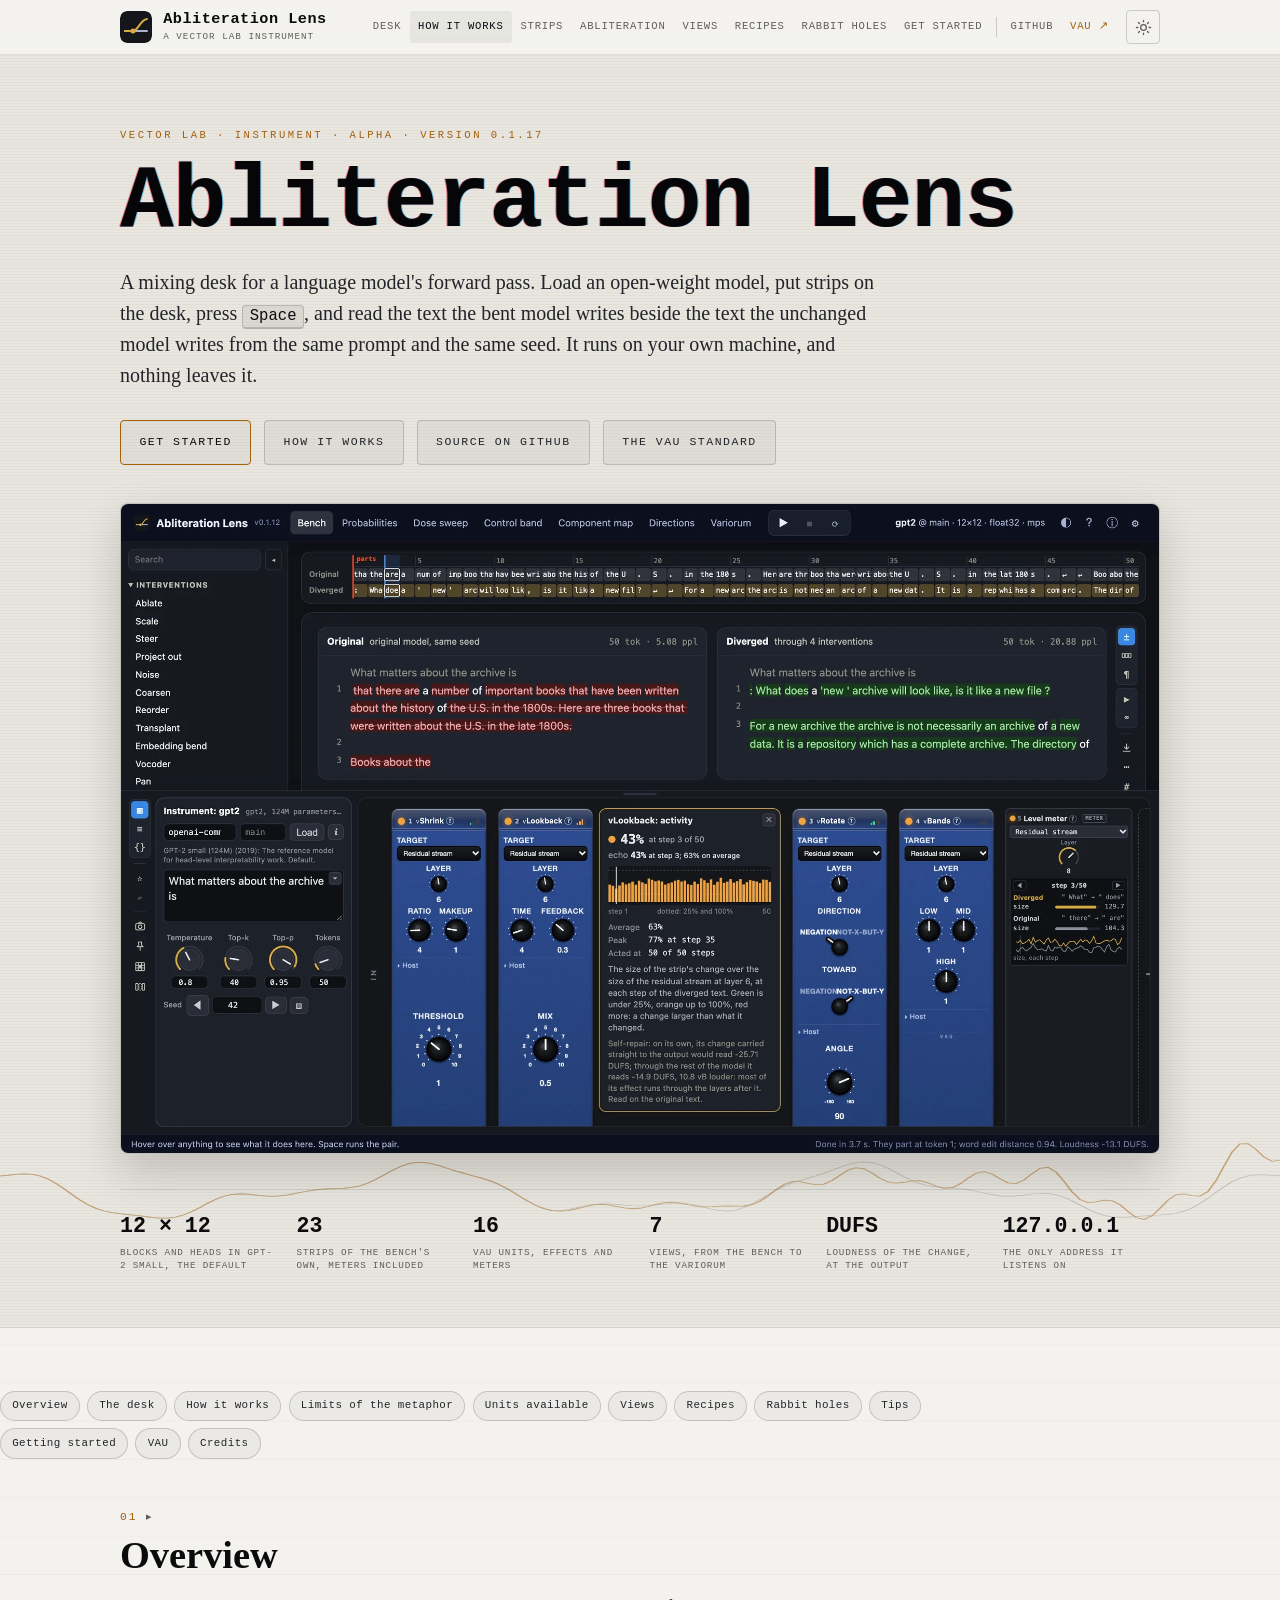
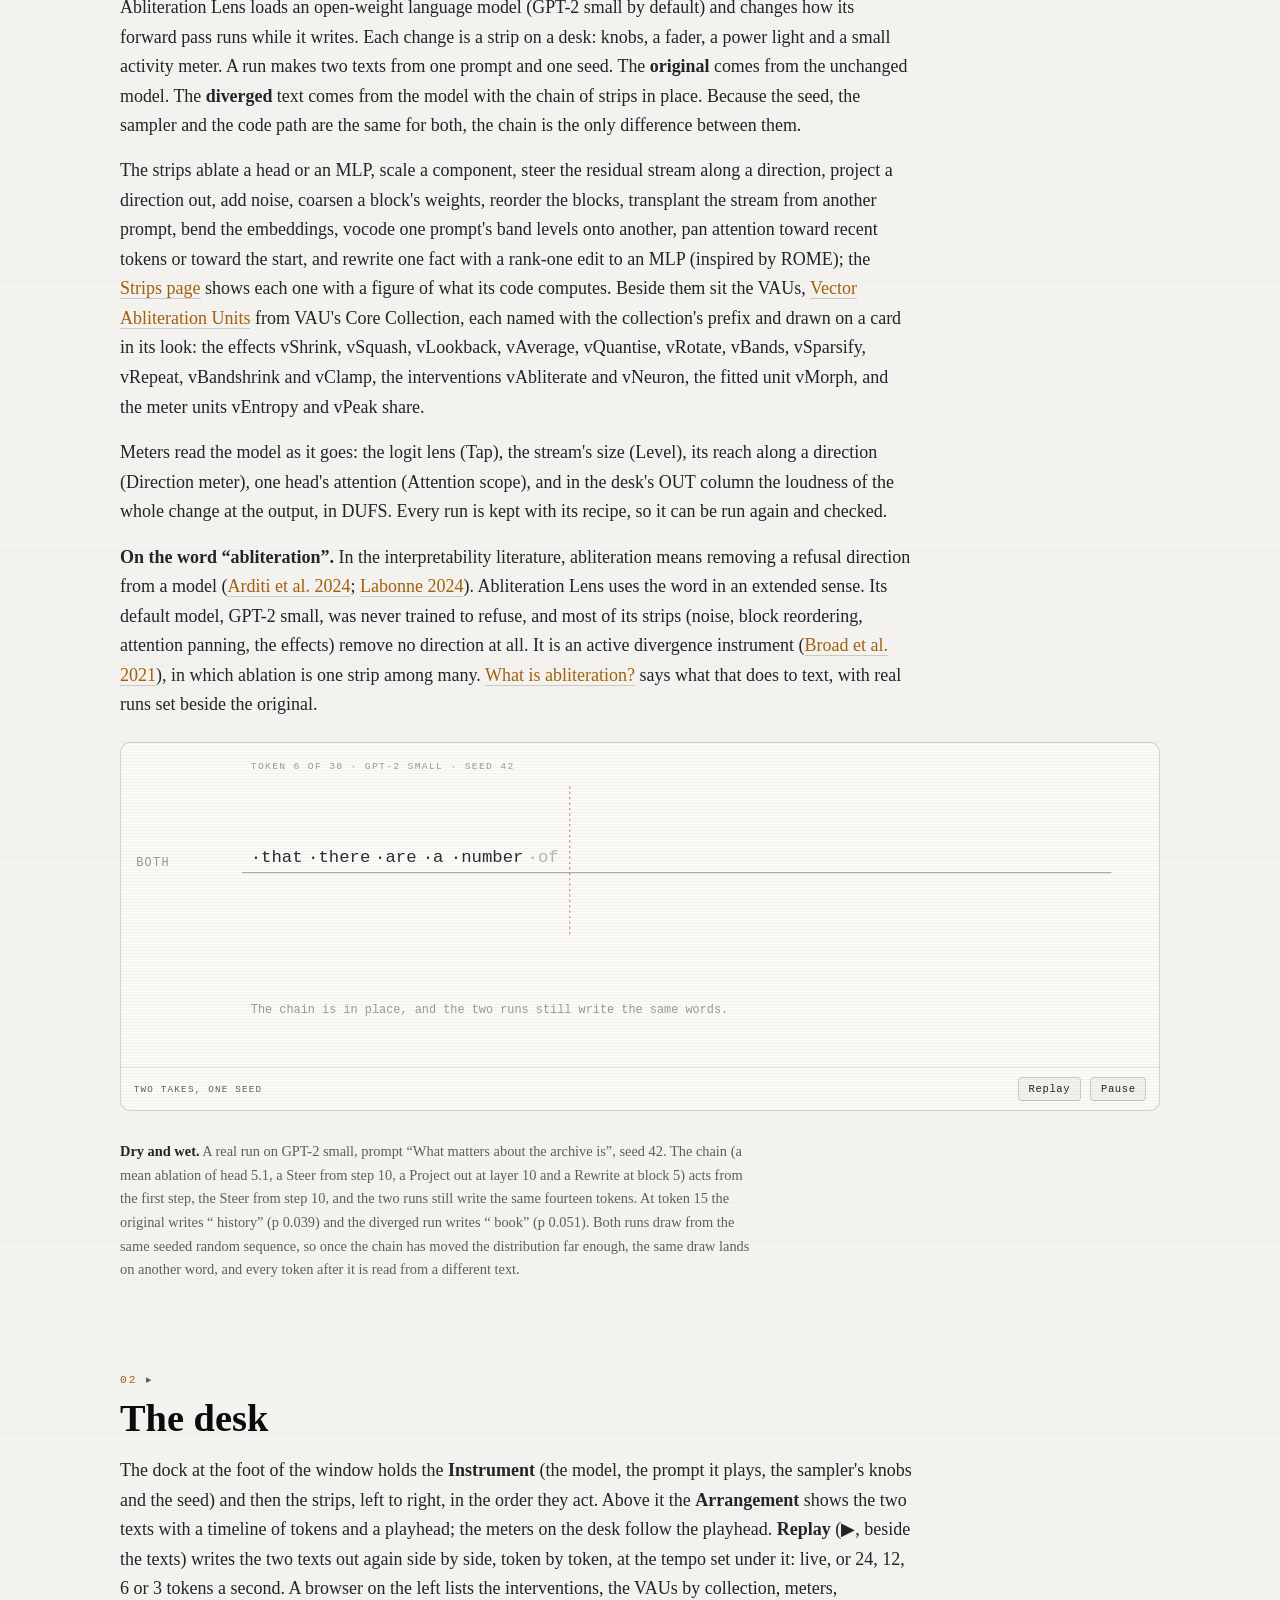
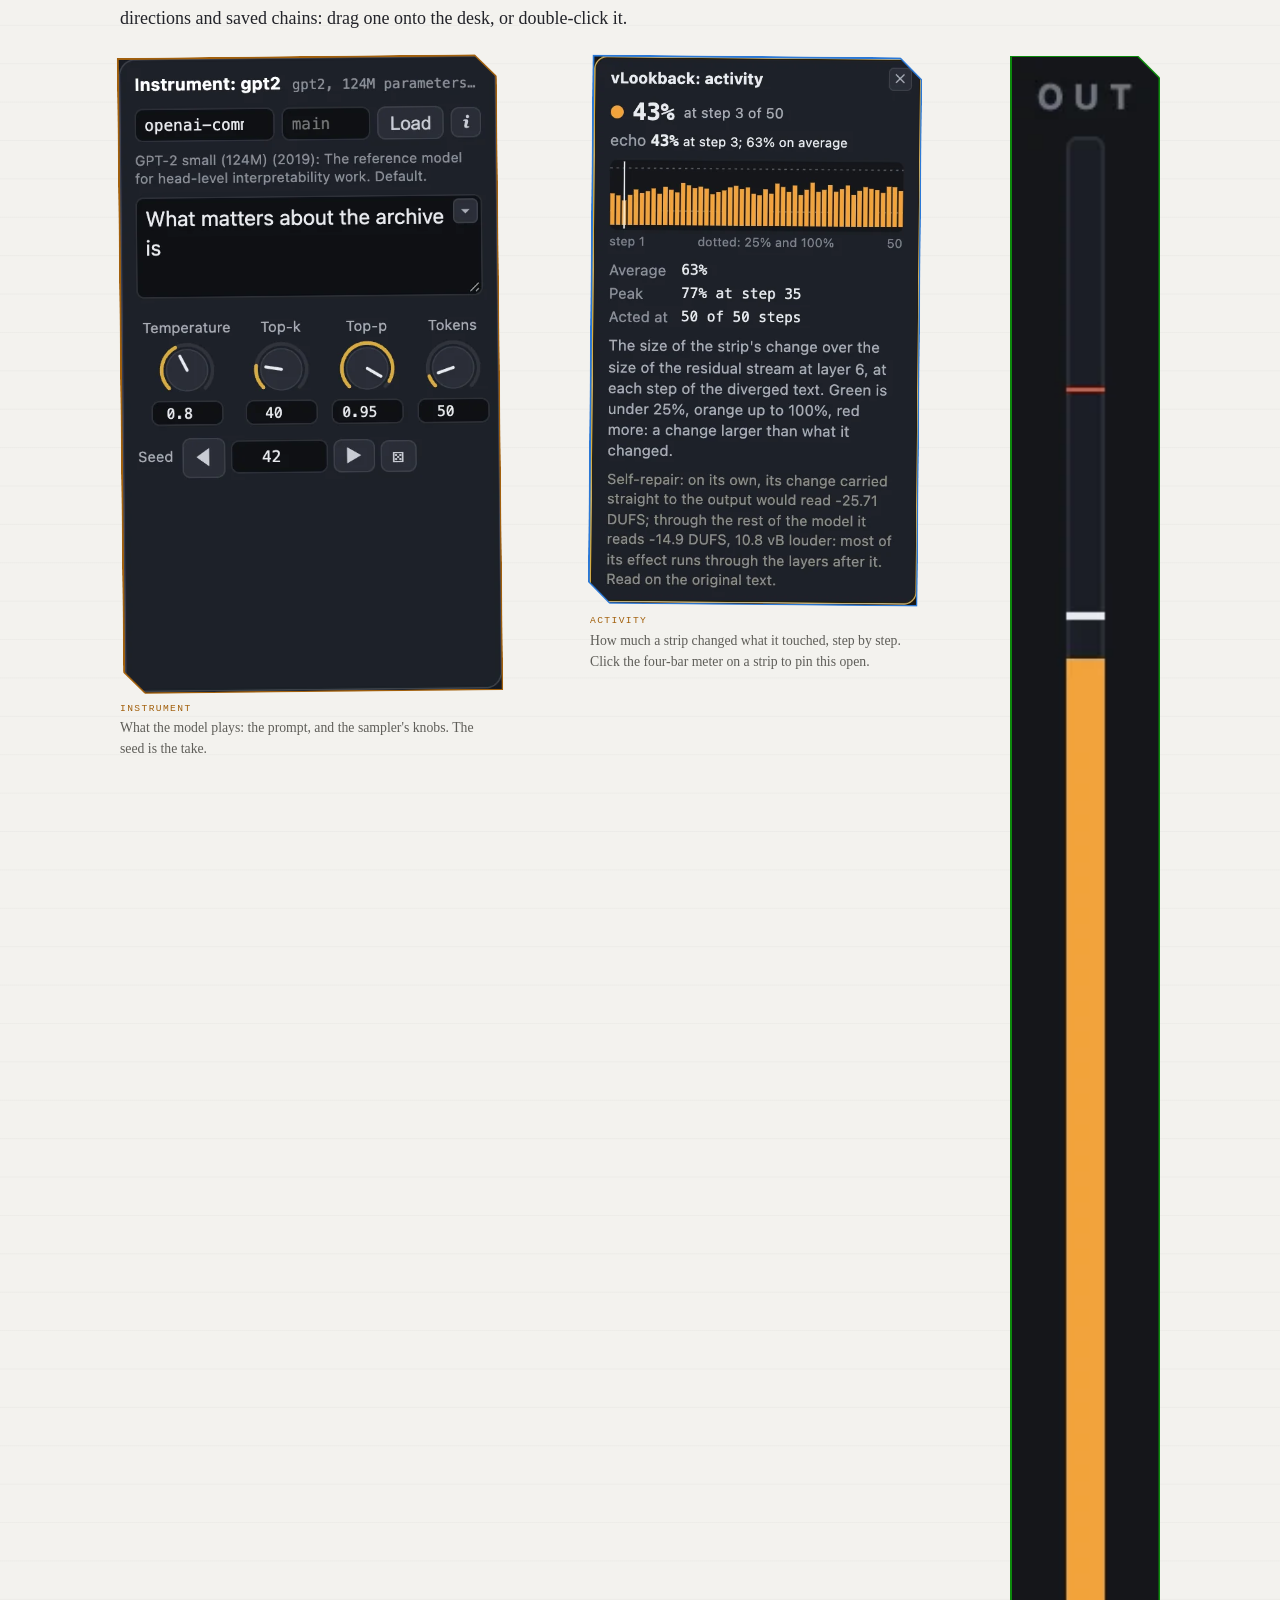
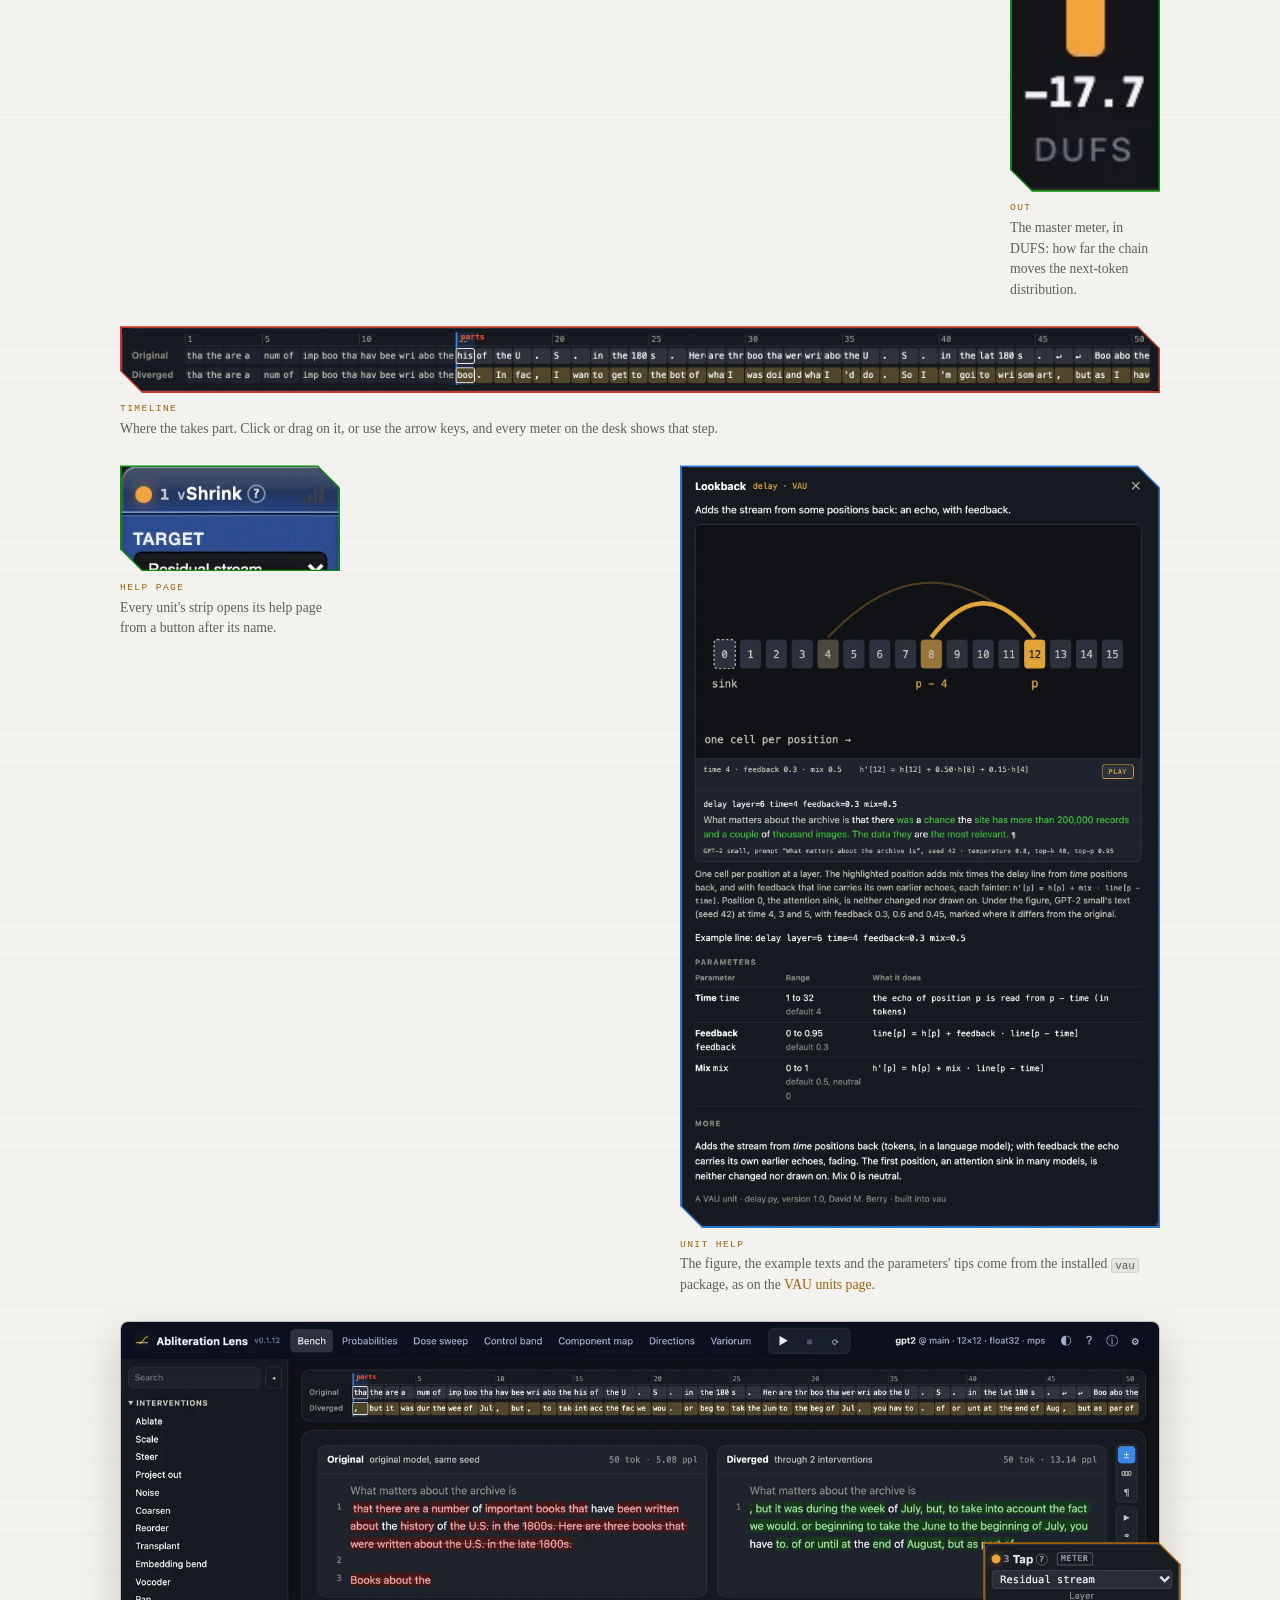
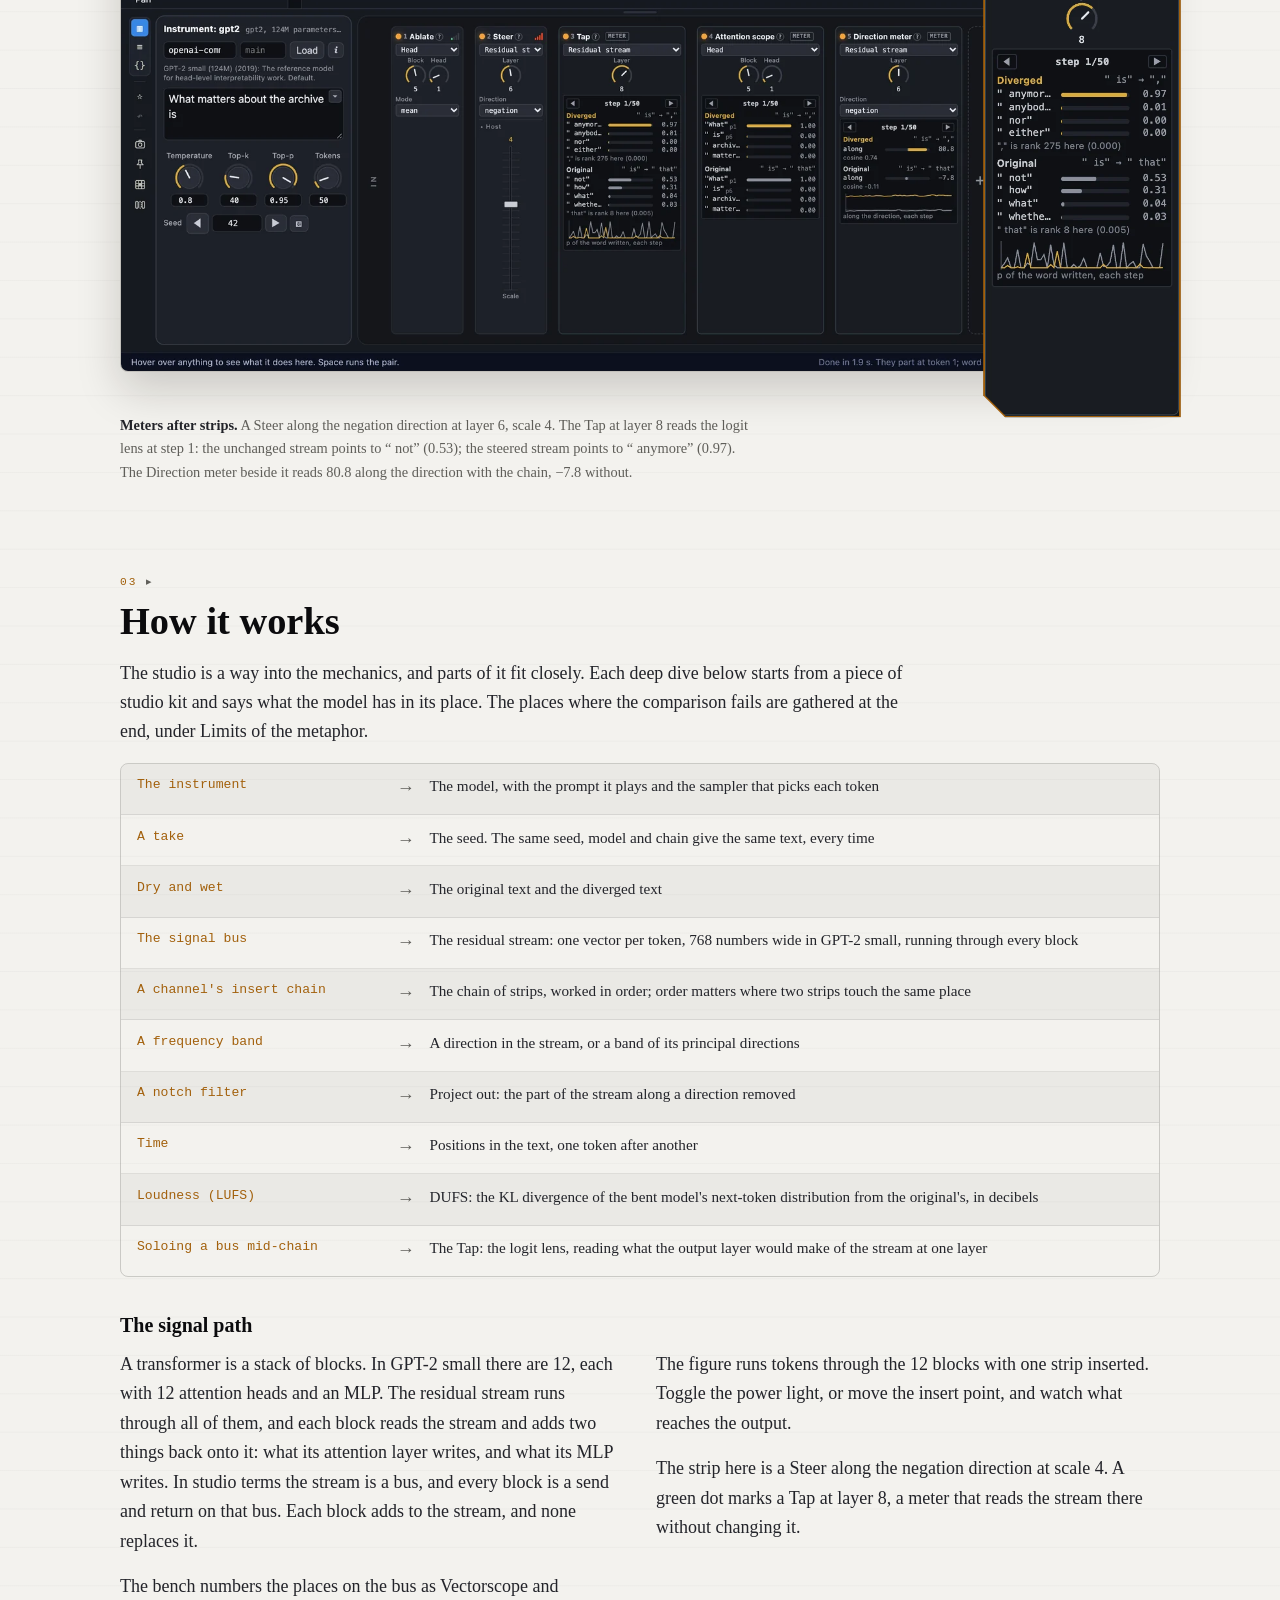
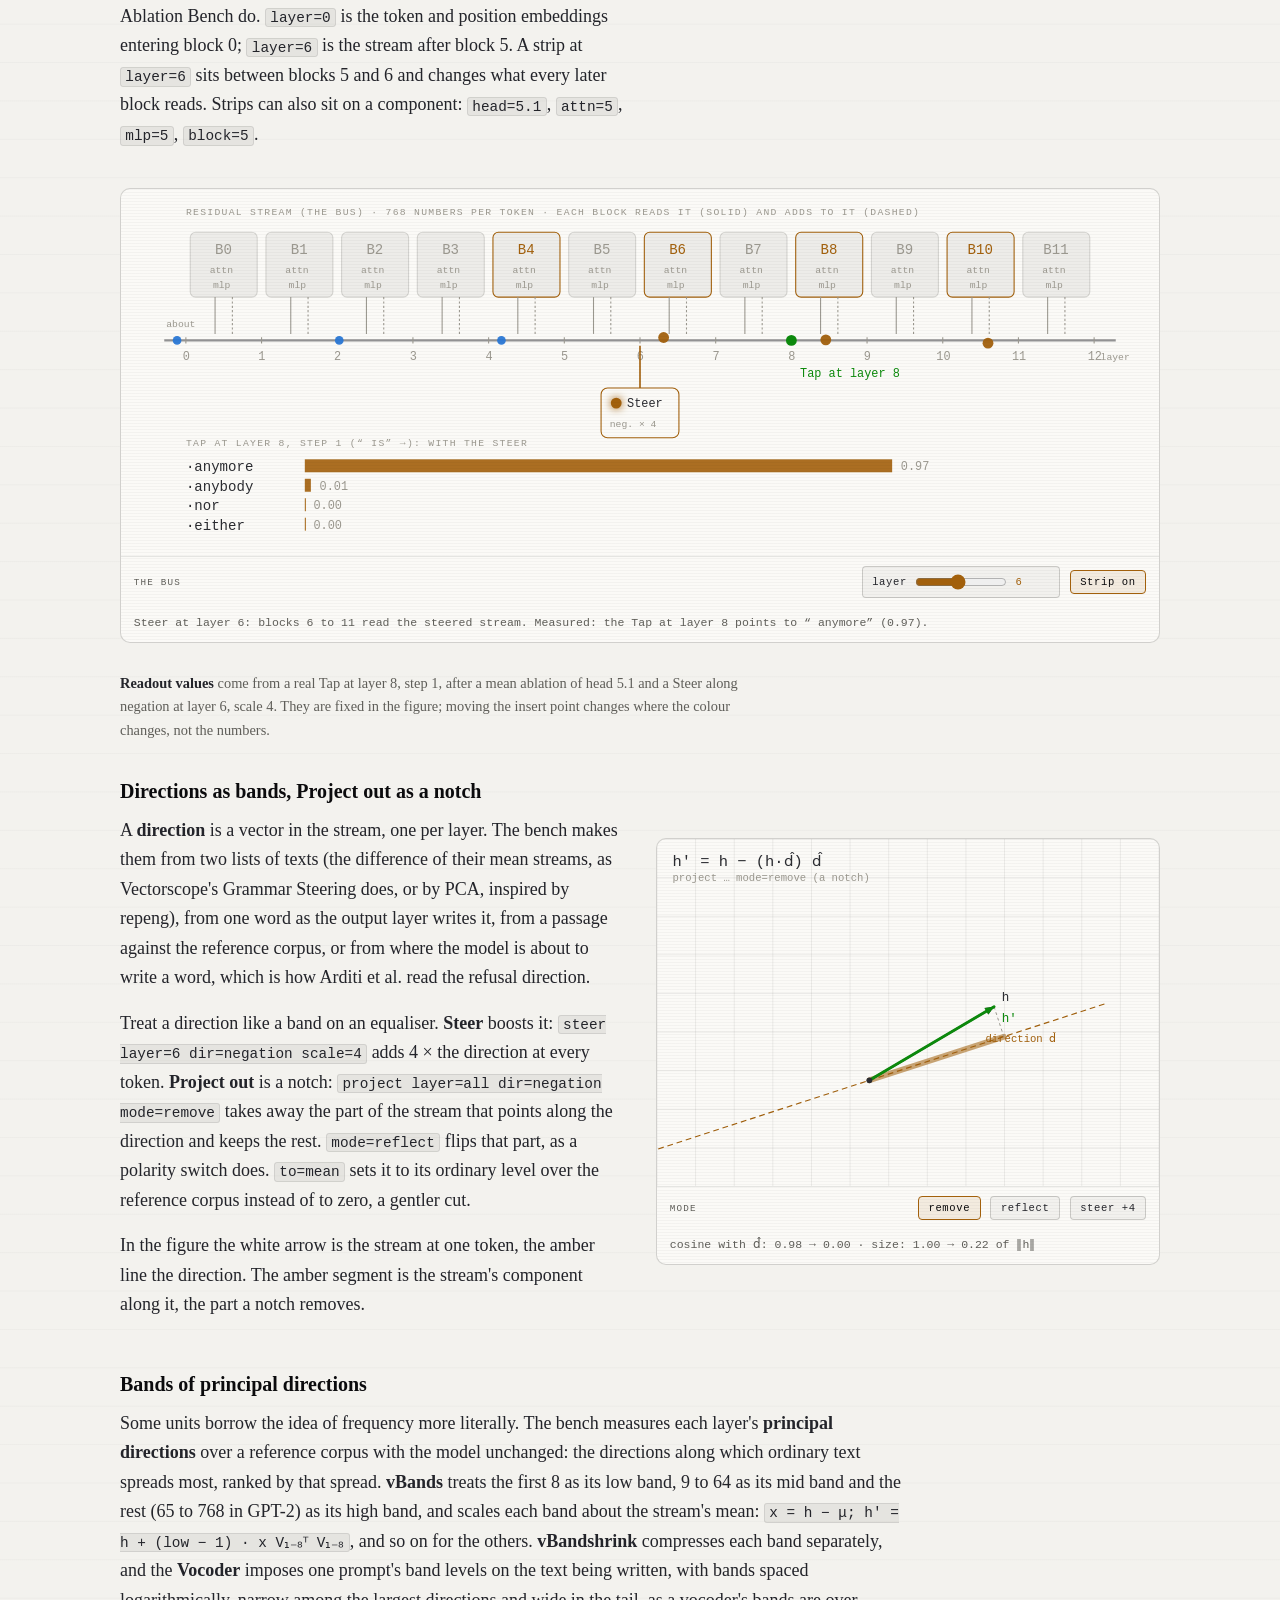
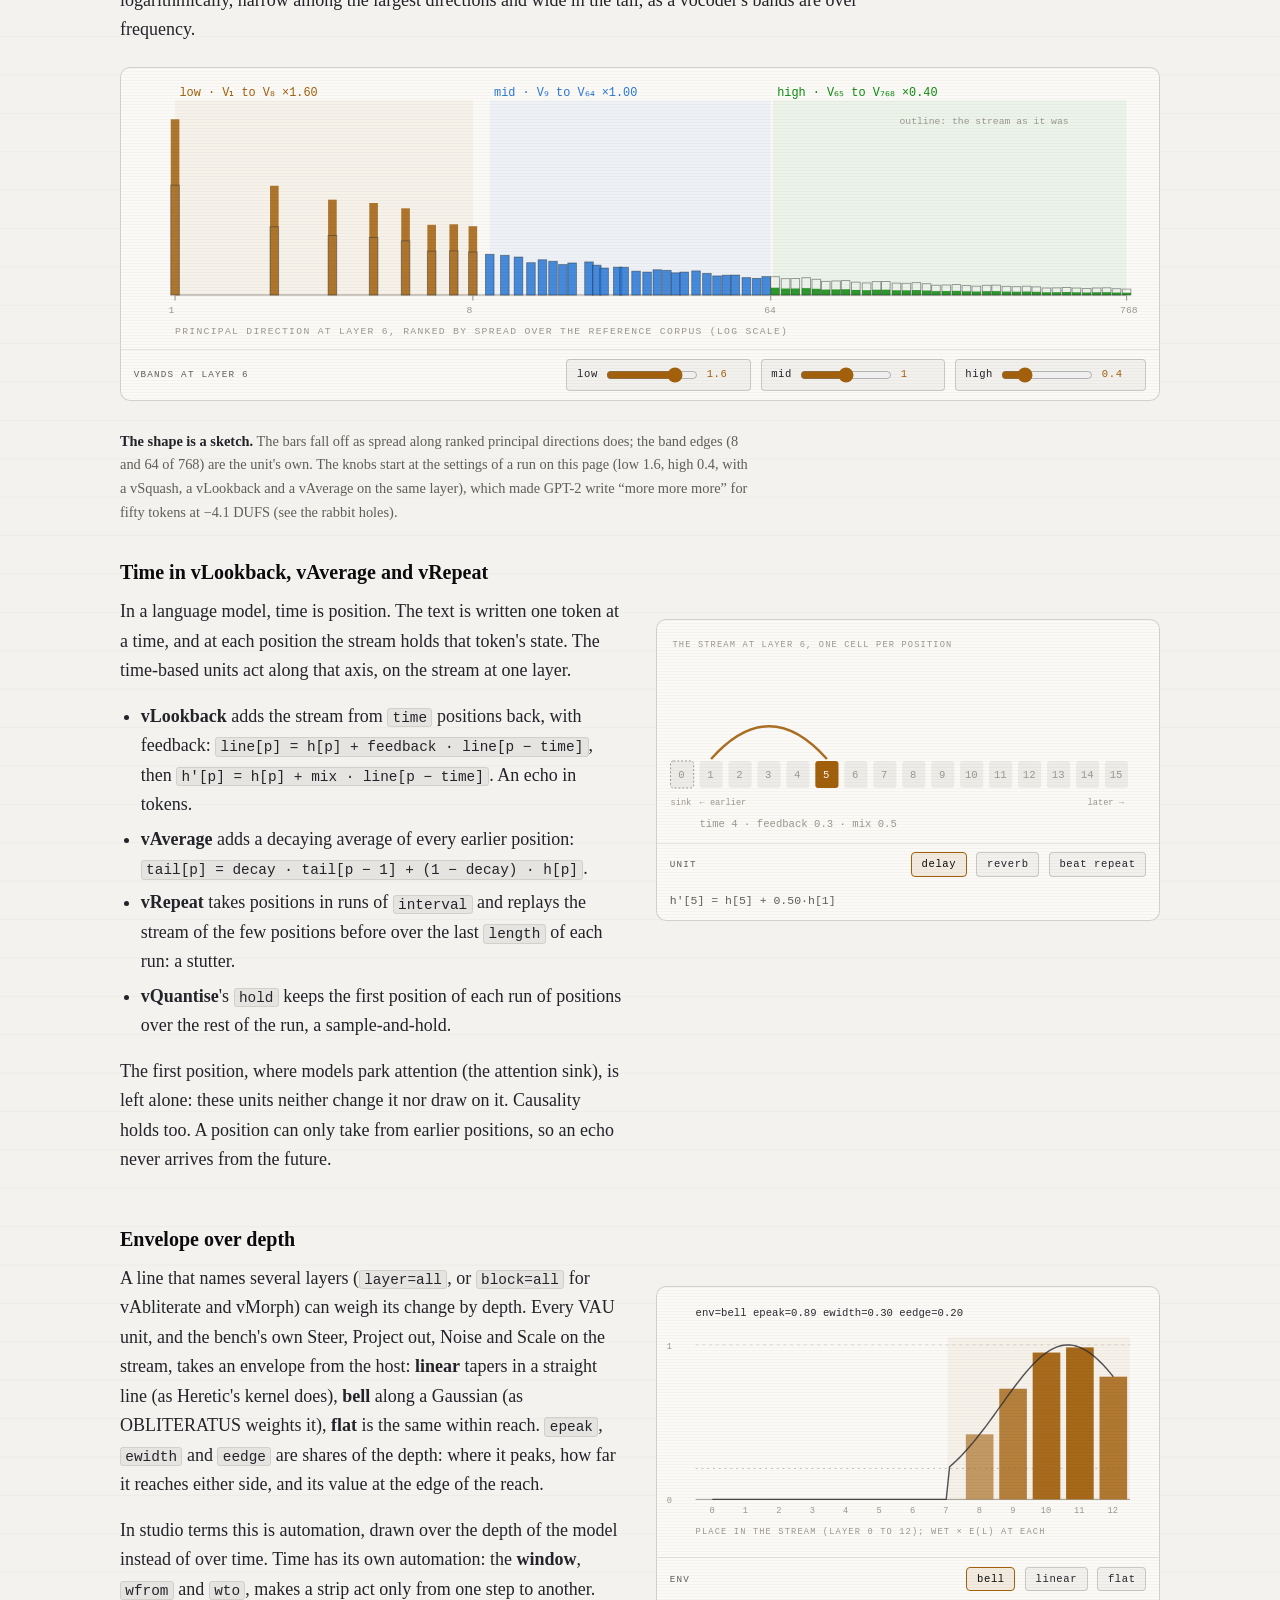
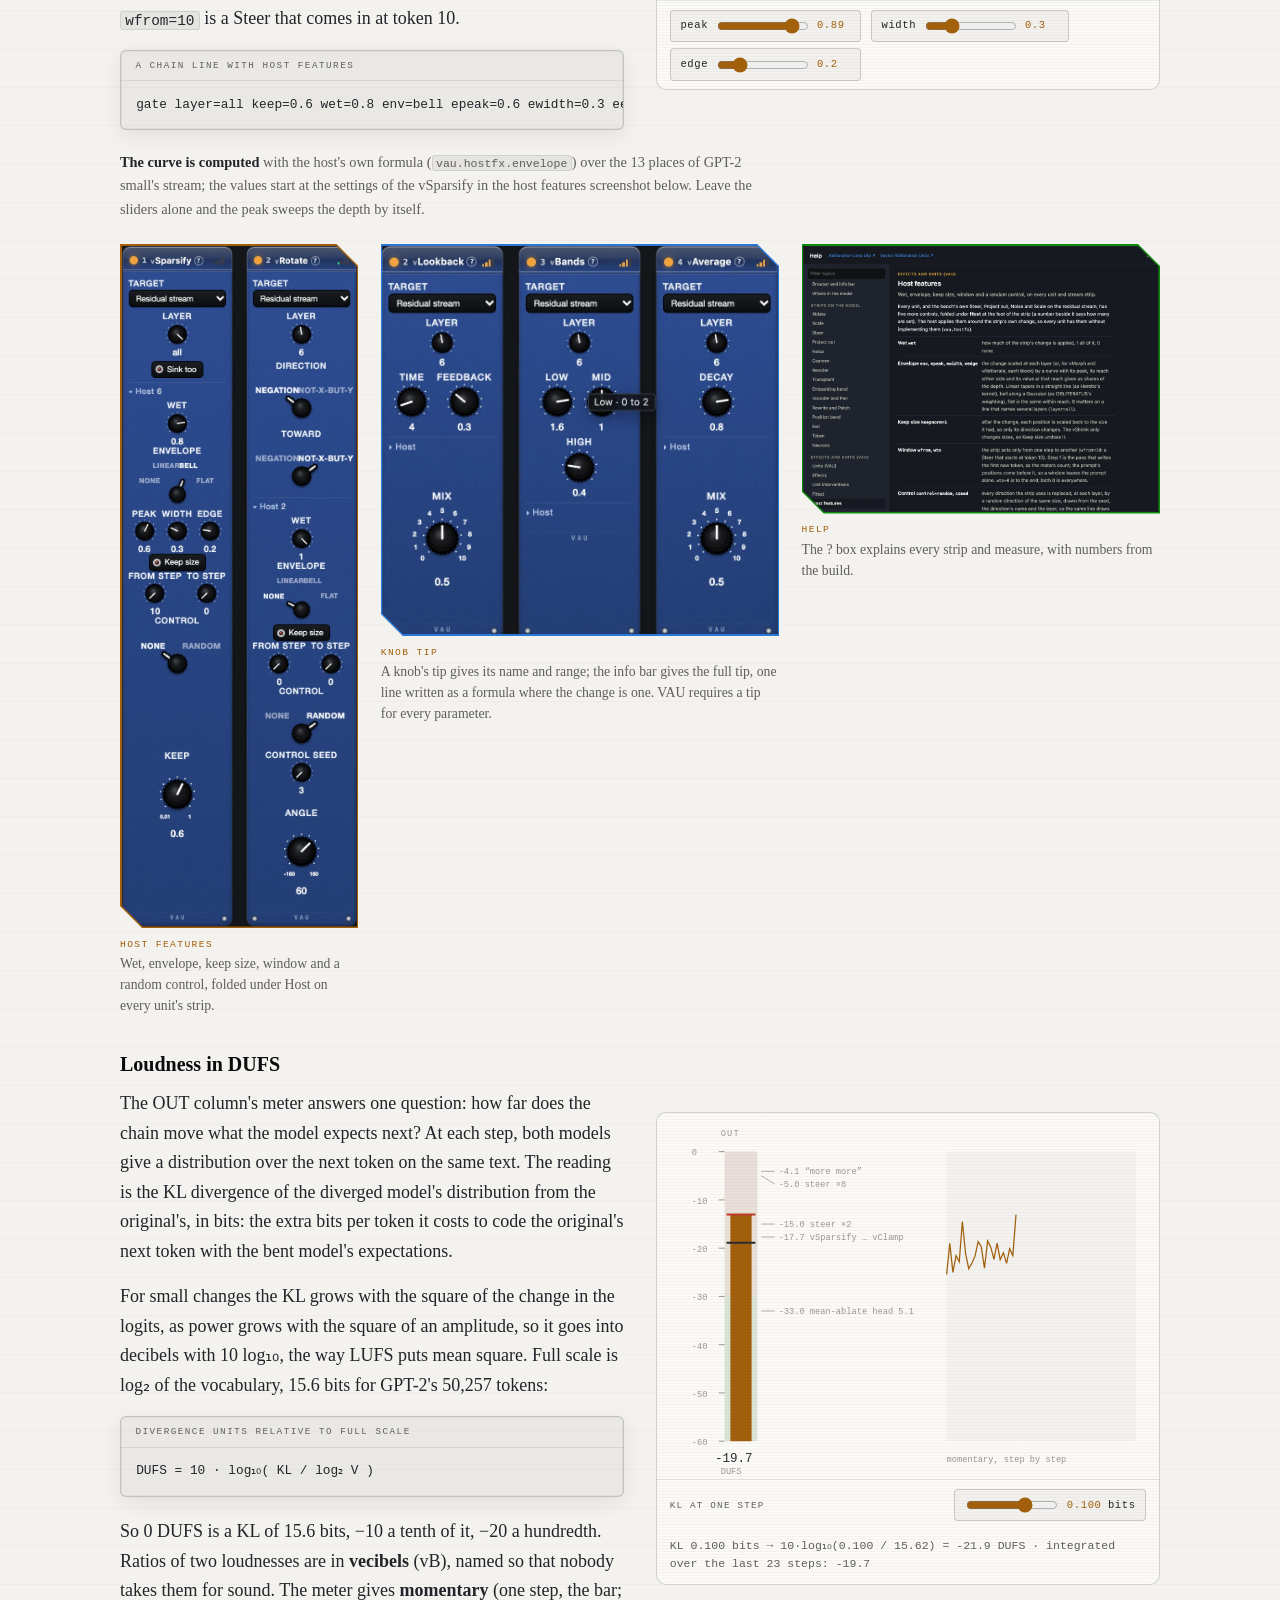
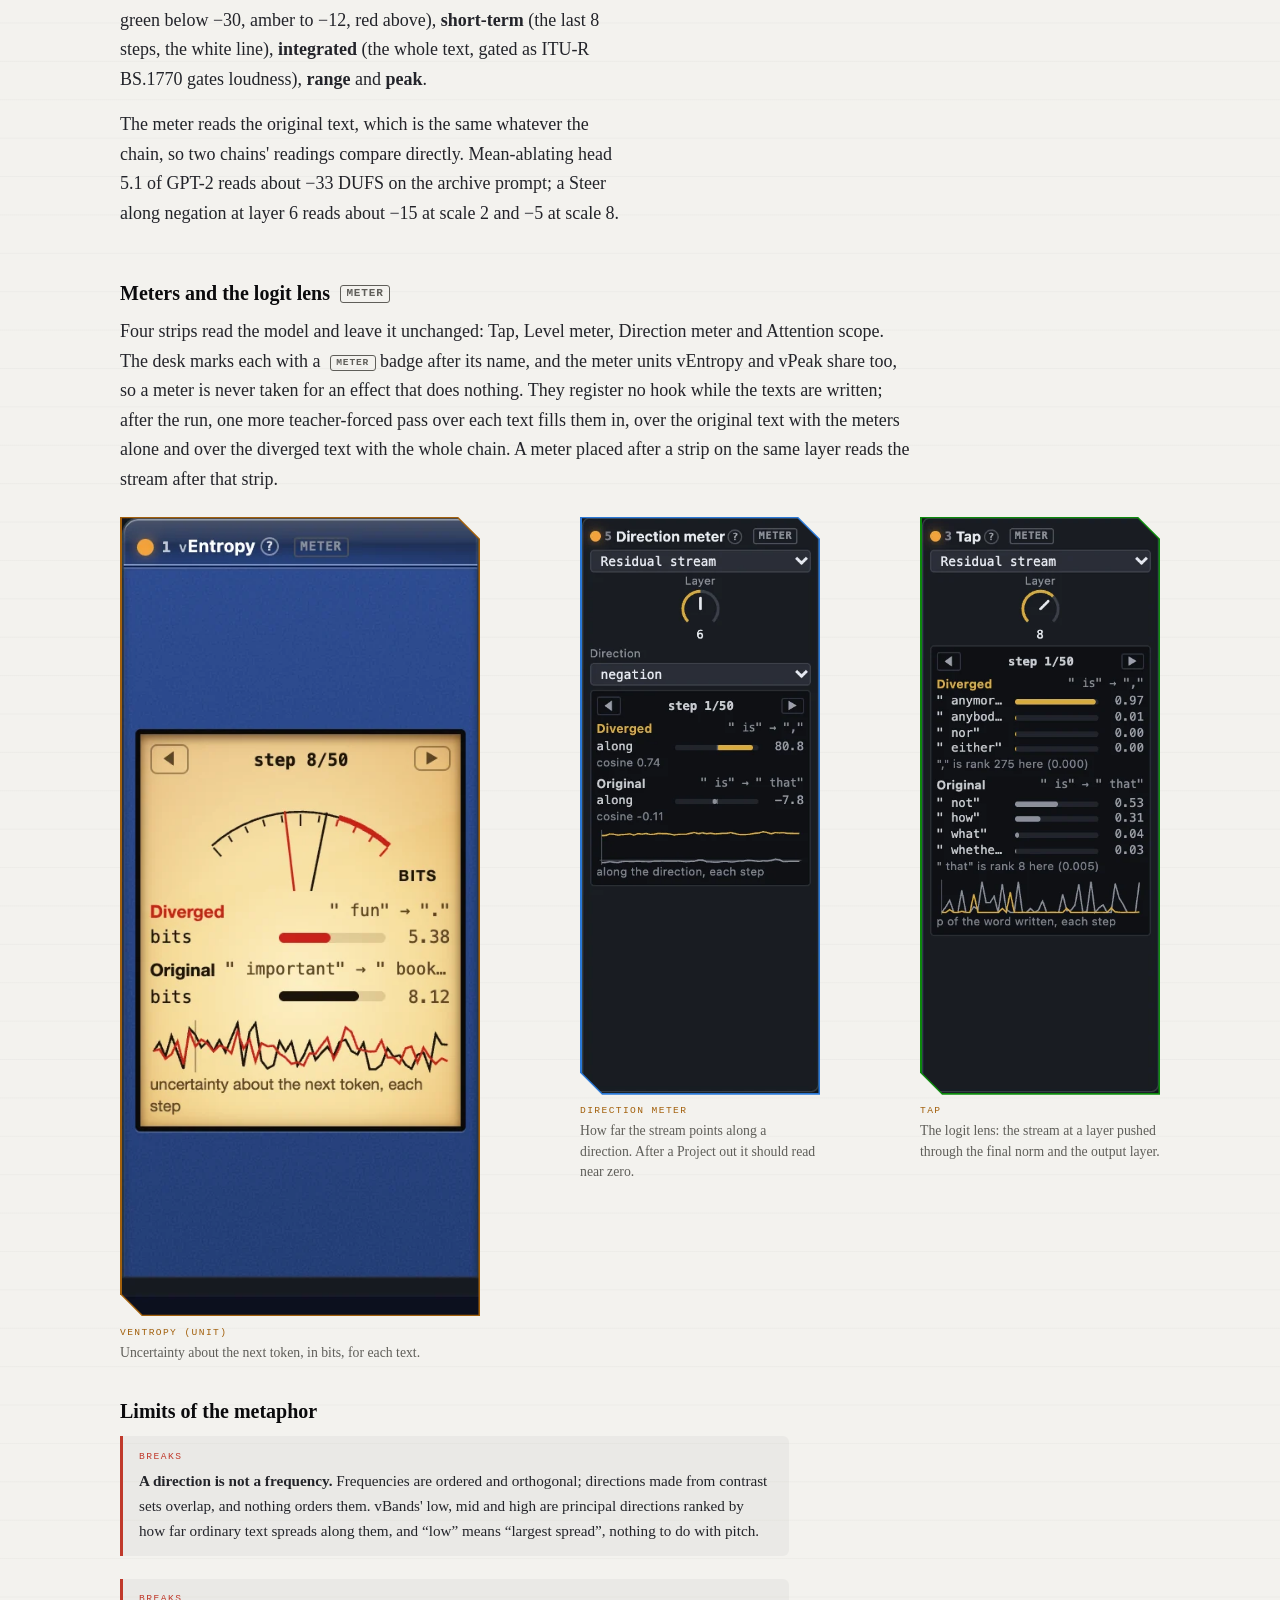
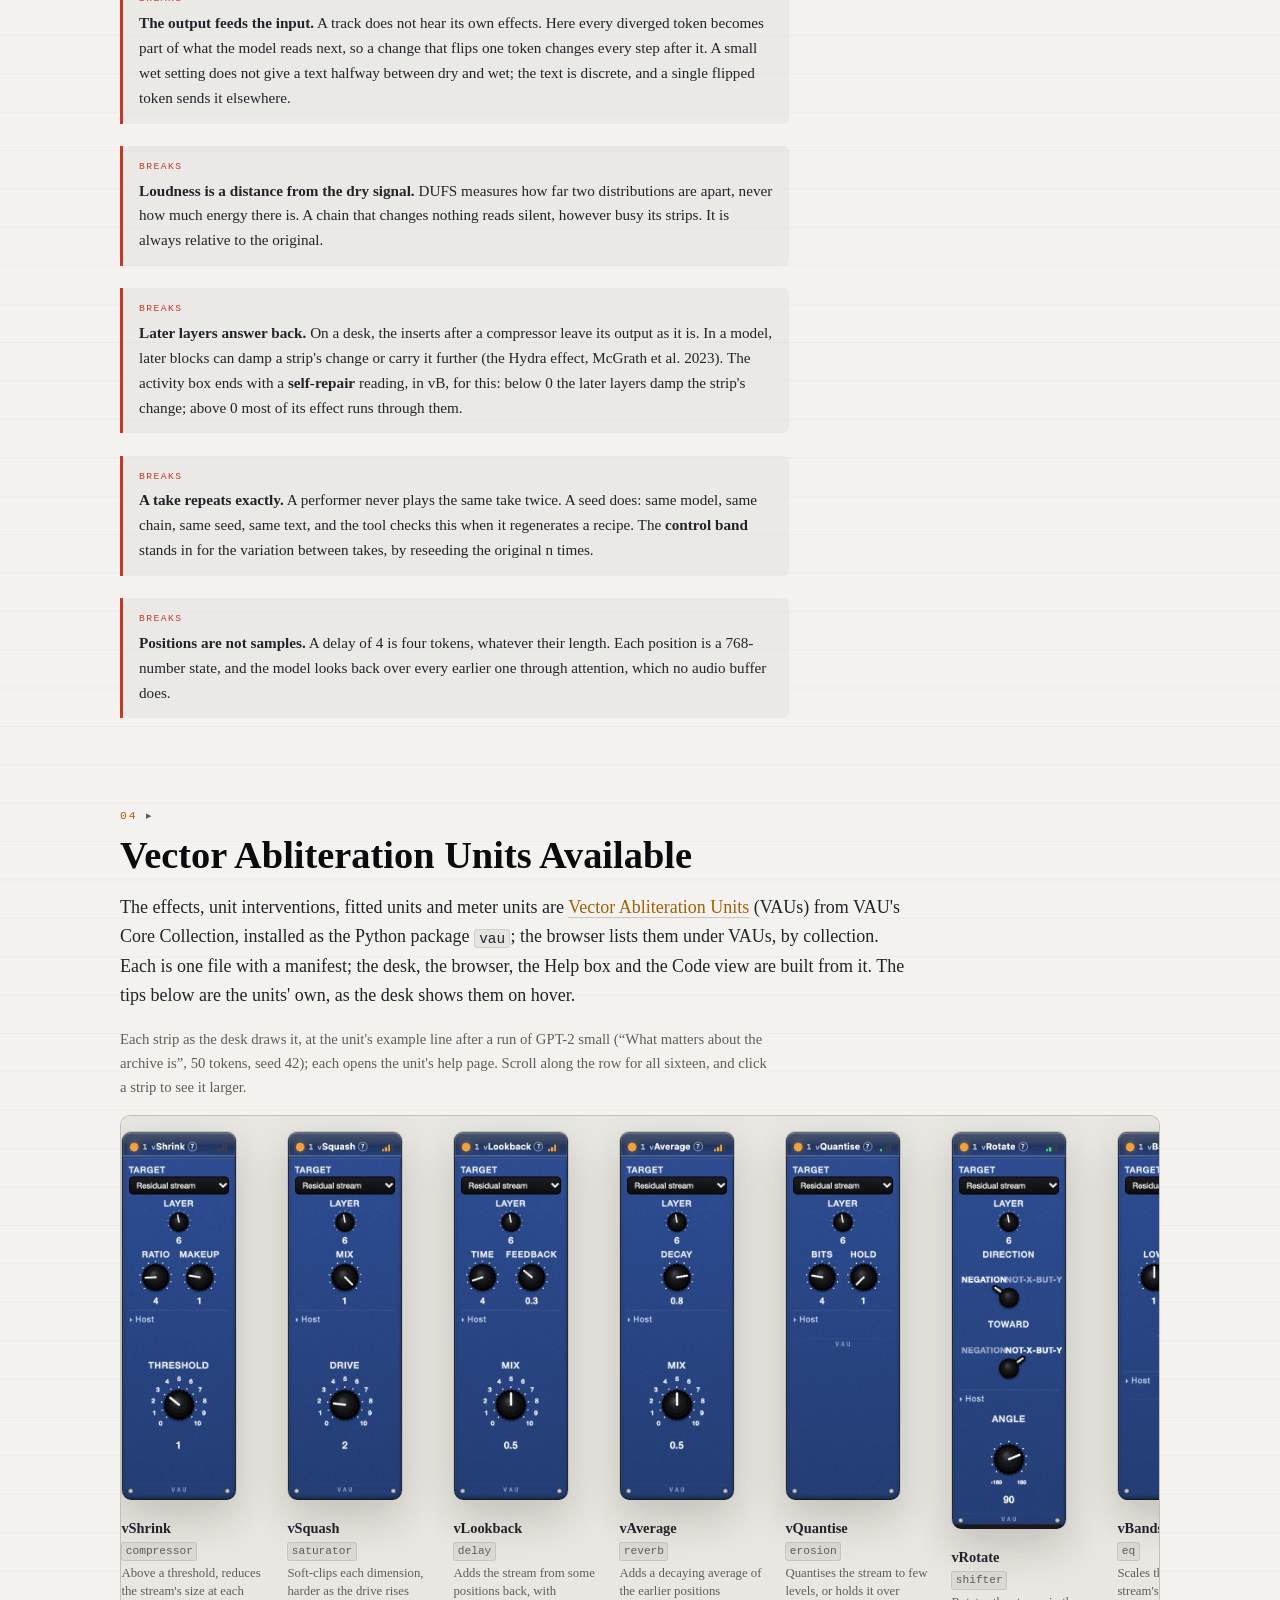
==== docs/index.html @ c3efc388 "Version 0.1.17" ====
<!DOCTYPE html>
<html lang="en-GB">
<head>
  <meta charset="utf-8">
  <meta name="viewport" content="width=device-width, initial-scale=1">
  <title>Abliteration Lens</title>
  <meta name="description" content="Abliteration Lens: a local mixing desk for a language model's forward pass. Strips bend the model while it writes; the diverged text sits beside the original. A Vector Lab tool.">
  <link rel="icon" href="img/mark.svg" type="image/svg+xml">
  <meta name="theme-color" content="#f3f2ee" media="(prefers-color-scheme: light)">
  <meta name="theme-color" content="#0e1015" media="(prefers-color-scheme: dark)">
  <meta property="og:title" content="Abliteration Lens">
  <meta property="og:description" content="A mixing desk for a language model's forward pass. Runs on your own machine.">
  <meta property="og:type" content="website">
  <meta property="og:url" content="https://vector-lab-tools.github.io/abliteration-lens/">
  <meta property="og:image" content="https://vector-lab-tools.github.io/abliteration-lens/img/hero.webp">
  <script>(function(){try{var t=localStorage.getItem('abl-theme');if(t==='light'||t==='dark')document.documentElement.setAttribute('data-theme',t);}catch(e){}})();</script>
  <link rel="stylesheet" href="style.css">
</head>
<body>
<!-- Written by hand. Copyright (C) 2026 David M. Berry. SPDX-License-Identifier: GPL-3.0-or-later -->
<a class="skip" href="#main">Skip to the content</a>

<header class="site-header">
  <div class="wrap">
    <a class="brand" href="./" aria-label="Abliteration Lens, home">
      <img src="img/mark.svg" alt="">
      <span class="brand-block">
        <span class="brand-name">Abliteration Lens</span>
        <span class="brand-tagline">A Vector Lab instrument</span>
      </span>
    </a>
    <div class="head-tools">
      <nav class="site-nav" aria-label="Sections">
        <a href="#desk">Desk</a>
        <a href="#how">How it works</a>
        <a href="strips.html">Strips</a>
        <a href="abliteration.html">Abliteration</a>
        <a href="#views">Views</a>
        <a href="#recipes">Recipes</a>
        <a href="#holes">Rabbit holes</a>
        <a href="#start">Get started</a>
        <span class="nav-sep" aria-hidden="true"></span>
        <a class="ext" href="https://github.com/vector-lab-tools/abliteration-lens">GitHub</a>
        <a class="ext vau" href="https://vector-lab-tools.github.io/vector-abliteration-units/" title="Vector Abliteration Units: the unit standard whose first host this is">VAU ↗</a>
      </nav>
      <button class="theme-toggle" type="button" aria-label="Switch between light and dark" title="Switch between light and dark">
        <svg class="icon-moon" viewBox="0 0 24 24" fill="none" stroke="currentColor" stroke-width="1.8" stroke-linecap="round" stroke-linejoin="round" aria-hidden="true"><path d="M21 12.79A9 9 0 1 1 11.21 3 7 7 0 0 0 21 12.79z"/></svg>
        <svg class="icon-sun" viewBox="0 0 24 24" fill="none" stroke="currentColor" stroke-width="1.8" stroke-linecap="round" stroke-linejoin="round" aria-hidden="true"><circle cx="12" cy="12" r="4"/><path d="M12 2v2M12 20v2M4.93 4.93l1.41 1.41M17.66 17.66l1.41 1.41M2 12h2M20 12h2M4.93 19.07l1.41-1.41M17.66 6.34l1.41-1.41"/></svg>
      </button>
    </div>
  </div>
</header>

<section class="hero">
  <svg class="wave" viewBox="0 0 1200 600" preserveAspectRatio="none" aria-hidden="true">
    <path id="wave-dry" fill="none" stroke-width="1.4" class="s-dim"/>
    <path id="wave-wet" fill="none" stroke-width="1.6" class="s-acc"/>
  </svg>
  <div class="wrap hero-inner">
    <span class="kicker">Vector Lab · instrument · alpha · version 0.1.17</span>
    <h1><span class="glitch" id="title" data-text="Abliteration Lens">Abliteration Lens</span></h1>
    <p class="tagline">A mixing desk for a language model's forward pass. Load an open-weight model, put strips on the desk, press <kbd>Space</kbd>, and read the text the bent model writes beside the text the unchanged model writes from the same prompt and the same seed. It runs on your own machine, and nothing leaves it.</p>
    <div class="hero-actions">
      <a class="btn btn-primary" href="#start">Get started</a>
      <a class="btn" href="#how">How it works</a>
      <a class="btn" href="https://github.com/vector-lab-tools/abliteration-lens">Source on GitHub</a>
      <a class="btn" href="https://vector-lab-tools.github.io/vector-abliteration-units/">The VAU standard</a>
    </div>
    <figure class="hero-shot">
      <a class="screen shot" id="hero-screen" href="img/hero.webp" data-cap="The Bench: a vShrink, a vLookback, a vRotate and a vBands at layer 6 of GPT-2 small, with a Level meter at layer 8. The vLookback's activity box is pinned open. The texts part at token 1; word edit distance 0.94; loudness −13.1 DUFS.">
        <img src="img/hero.webp" width="2000" height="1250" alt="Abliteration Lens after a run: the token timeline at the top, the original and diverged texts side by side with the words only one has marked, and below them the desk: the Instrument, then vShrink, vLookback, vRotate and vBands strips at layer 6, a Level meter, and the vLookback's activity box pinned open at 43% for step 3 of 50.">
        <span class="zoom">Zoom</span>
      </a>
    </figure>
    <div class="stats" aria-label="Abliteration Lens in figures">
      <div><b>12 × 12</b><span>Blocks and heads in GPT-2 small, the default</span></div>
      <div><b>23</b><span>Strips of the bench's own, meters included</span></div>
      <div><b>16</b><span>VAU units, effects and meters</span></div>
      <div><b>7</b><span>Views, from the Bench to the Variorum</span></div>
      <div><b>DUFS</b><span>Loudness of the change, at the output</span></div>
      <div><b>127.0.0.1</b><span>The only address it listens on</span></div>
    </div>
  </div>
</section>

<main class="content" id="main">

  <div class="wrap toc-strip" aria-label="On this page">
    <a href="#what">Overview</a><a href="#desk">The desk</a><a href="#how">How it works</a><a href="#metaphor">Limits of the metaphor</a><a href="#units">Units available</a><a href="#views">Views</a><a href="#recipes">Recipes</a><a href="#holes">Rabbit holes</a><a href="#tips">Tips</a><a href="#start">Getting started</a><a href="#vau">VAU</a><a href="#credits">Credits</a>
  </div>

  <!-- 01 -->
  <section class="section wrap reveal" id="what">
    <span class="num">01</span>
    <h2>Overview</h2>
    <p class="lede">Abliteration Lens loads an open-weight language model (GPT-2 small by default) and changes how its forward pass runs while it writes. Each change is a strip on a desk: knobs, a fader, a power light and a small activity meter. A run makes two texts from one prompt and one seed. The <b>original</b> comes from the unchanged model. The <b>diverged</b> text comes from the model with the chain of strips in place. Because the seed, the sampler and the code path are the same for both, the chain is the only difference between them.</p>
    <p>The strips ablate a head or an MLP, scale a component, steer the residual stream along a direction, project a direction out, add noise, coarsen a block's weights, reorder the blocks, transplant the stream from another prompt, bend the embeddings, vocode one prompt's band levels onto another, pan attention toward recent tokens or toward the start, and rewrite one fact with a rank-one edit to an MLP (inspired by ROME); the <a href="strips.html">Strips page</a> shows each one with a figure of what its code computes. Beside them sit the VAUs, <a href="https://vector-lab-tools.github.io/vector-abliteration-units/">Vector Abliteration Units</a> from VAU's Core Collection, each named with the collection's prefix and drawn on a card in its look: the effects vShrink, vSquash, vLookback, vAverage, vQuantise, vRotate, vBands, vSparsify, vRepeat, vBandshrink and vClamp, the interventions vAbliterate and vNeuron, the fitted unit vMorph, and the meter units vEntropy and vPeak share.</p>
    <p>Meters read the model as it goes: the logit lens (Tap), the stream's size (Level), its reach along a direction (Direction meter), one head's attention (Attention scope), and in the desk's OUT column the loudness of the whole change at the output, in DUFS. Every run is kept with its recipe, so it can be run again and checked.</p>
    <p><b>On the word “abliteration”.</b> In the interpretability literature, abliteration means removing a refusal direction from a model (<a href="https://arxiv.org/abs/2406.11717">Arditi et al. 2024</a>; <a href="https://huggingface.co/blog/mlabonne/abliteration">Labonne 2024</a>). Abliteration Lens uses the word in an extended sense. Its default model, GPT-2 small, was never trained to refuse, and most of its strips (noise, block reordering, attention panning, the effects) remove no direction at all. It is an active divergence instrument (<a href="https://arxiv.org/abs/2107.05599">Broad et al. 2021</a>), in which ablation is one strip among many. <a href="abliteration.html">What is abliteration?</a> says what that does to text, with real runs set beside the original.</p>

    <div class="viz" id="viz-part" role="group" aria-label="Animated figure: two texts written from the same seed, identical for fourteen tokens, parting at token fifteen">
      <svg viewBox="0 0 960 300" aria-hidden="true"></svg>
      <div class="bar"><span class="lab">Two takes, one seed</span><button type="button" data-act="replay">Replay</button><button type="button" data-act="pause" aria-pressed="false">Pause</button></div>
    </div>
    <p class="viz-cap"><b>Dry and wet.</b> A real run on GPT-2 small, prompt “What matters about the archive is”, seed 42. The chain (a mean ablation of head 5.1, a Steer from step 10, a Project out at layer 10 and a Rewrite at block 5) acts from the first step, the Steer from step 10, and the two runs still write the same fourteen tokens. At token 15 the original writes “ history” (p 0.039) and the diverged run writes “ book” (p 0.051). Both runs draw from the same seeded random sequence, so once the chain has moved the distribution far enough, the same draw lands on another word, and every token after it is read from a different text.</p>
  </section>

  <!-- 02 -->
  <section class="section wrap reveal" id="desk">
    <span class="num">02</span>
    <h2>The desk</h2>
    <p>The dock at the foot of the window holds the <b>Instrument</b> (the model, the prompt it plays, the sampler's knobs and the seed) and then the strips, left to right, in the order they act. Above it the <b>Arrangement</b> shows the two texts with a timeline of tokens and a playhead; the meters on the desk follow the playhead. <b>Replay</b> (▶, beside the texts) writes the two texts out again side by side, token by token, at the tempo set under it: live, or 24, 12, 6 or 3 tokens a second. A browser on the left lists the interventions, the VAUs by collection, meters, directions and saved chains: drag one onto the desk, or double-click it.</p>

    <div class="clips">
      <figure class="clip tilt" style="--w:300px;--mw:380px">
        <a class="shot" href="img/c-instrument.webp" data-cap="The Instrument: GPT-2 small, the prompt, temperature 0.8, top-k 40, top-p 0.95, 50 tokens, seed 42."><img src="img/c-instrument.webp" width="544" height="914" loading="lazy" alt="The Instrument panel: the model box reading openai-community/gpt2, the prompt 'What matters about the archive is', four knobs for temperature 0.8, top-k 40, top-p 0.95 and tokens 50, and the seed 42 with arrows either side."></a>
        <figcaption><span class="tag">Instrument</span>What the model plays: the prompt, and the sampler's knobs. The seed is the take.</figcaption>
      </figure>
      <figure class="clip blue tilt2" style="--w:260px;--mw:330px">
        <a class="shot" href="img/c-activity.webp" data-cap="The vLookback's activity box, pinned open: 43% at step 3 of 50, average 63%, peak 77% at step 35, acting at 50 of 50 steps. The self-repair line reads 10.8 vB louder through the rest of the model than straight to the output."><img src="img/c-activity.webp" width="504" height="842" loading="lazy" alt="The vLookback strip's activity box: 43% at step 3 of 50 in large type, a bar chart of every step, average 63%, peak 77% at step 35, and a paragraph on self-repair."></a>
        <figcaption><span class="tag">Activity</span>How much a strip changed what it touched, step by step. Click the four-bar meter on a strip to pin this open.</figcaption>
      </figure>
      <figure class="clip green" style="--w:110px;--mw:150px">
        <a class="shot" href="img/c-out.webp" data-cap="The OUT column: the loudness of the chain at the output. This chain (vSparsify, vRepeat, vBandshrink, vClamp) integrates to −17.7 DUFS."><img src="img/c-out.webp" width="76" height="896" loading="lazy" alt="The tall OUT loudness meter, an amber bar with a white short-term line and a red peak tick, reading −17.7 DUFS."></a>
        <figcaption><span class="tag">OUT</span>The master meter, in DUFS: how far the chain moves the next-token distribution.</figcaption>
      </figure>
    </div>

    <div class="clips">
      <figure class="clip red wide">
        <a class="shot" href="img/bench-part-late.webp" data-cap="The run from the Overview: a mean ablation of head 5.1, a Steer from step 10, a Project out at layer 10 and a Rewrite at block 5. The timeline marks where the texts part, at token 15; word edit distance 0.69; −17.1 DUFS."><img src="img/c-part15.webp" width="2344" height="144" loading="lazy" alt="The token timeline: two rows, Original and Diverged, identical for fourteen tokens, then a red mark labelled parts at token 15, where 'his(tory)' and 'boo(k)' sit in a box."></a>
        <figcaption><span class="tag">Timeline</span>Where the takes part. Click or drag on it, or use the arrow keys, and every meter on the desk shows that step.</figcaption>
      </figure>
    </div>

    <div class="clips">
      <figure class="clip green" style="--w:170px;--mw:220px">
        <a class="shot" href="img/c-qhelp.webp" data-cap="The help button at the end of a unit's name on its strip, here the vShrink's. Click it, or press Enter on it, to open the unit's help page."><img src="img/c-qhelp.webp" width="260" height="123" loading="lazy" alt="The head of the vShrink strip: its power light, the number 1, the name vShrink with a small help button after it, the activity meter, and the target menu below."></a>
        <figcaption><span class="tag">Help page</span>Every unit's strip opens its help page from a button after its name.</figcaption>
      </figure>
      <figure class="clip blue" style="--w:380px;--mw:480px">
        <a class="shot" href="img/c-help-unit.webp" data-cap="The vLookback's help page, opened from its strip: what it does; the animated figure of what its code computes, here at time 4, feedback 0.3 and mix 0.5, with position 12 drawing on positions 8 and 4; GPT-2 small's text at that setting, the words that differ from the original marked; and each parameter with its range, default and tip. Esc closes it."><img src="img/c-help-unit.webp" width="1400" height="2229" loading="lazy" alt="The vLookback's help box: the line 'Adds the stream from some positions back: an echo, with feedback', a row of positions with arcs from 8 and 4 to position 12, the readout h'[12] = h[12] + 0.50·h[8] + 0.15·h[4], the chain line delay layer=6 time=4 feedback=0.3 mix=0.5 over the diverged text with its changed words in green, a caption, and a table of the parameters Time, Feedback and Mix with their ranges and tips."></a>
        <figcaption><span class="tag">Unit help</span>The figure, the example texts and the parameters' tips come from the installed <code>vau</code> package, as on the <a href="https://vector-lab-tools.github.io/vector-abliteration-units/units.html">VAU units page</a>.</figcaption>
      </figure>
    </div>

    <div class="inset">
      <a class="screen shot" href="img/bench-steer-meters.webp" data-cap="A mean ablation of head 5.1 and a Steer along negation at layer 6, scale 4, with three meters after them: a Tap at layer 8, an Attention scope on head 5.1 and a Direction meter at layer 6. Loudness −8.8 DUFS."><img src="img/bench-steer-meters.webp" width="1600" height="1000" loading="lazy" alt="The Bench with Ablate, Steer, Tap, Attention scope and Direction meter strips; the texts part at token 1."><span class="zoom">Zoom</span></a>
      <figure class="detail clip">
        <a class="shot" href="img/c-tap.webp" data-cap="The Tap at layer 8, step 1: the logit lens. With the chain, the stream at layer 8 points to “ anymore” at 0.97; without it, to “ not” at 0.53."><img src="img/c-tap.webp" width="352" height="854" loading="lazy" alt="The Tap strip: step 1 of 50; diverged top words anymore 0.97, anybody 0.01; original top words not 0.53, how 0.31, what 0.04, whether 0.03."></a>
      </figure>
    </div>
    <p class="viz-cap" style="margin-top:0"><b>Meters after strips.</b> A Steer along the negation direction at layer 6, scale 4. The Tap at layer 8 reads the logit lens at step 1: the unchanged stream points to “ not” (0.53); the steered stream points to “ anymore” (0.97). The Direction meter beside it reads 80.8 along the direction with the chain, −7.8 without.</p>
  </section>

  <!-- 03 -->
  <section class="section wrap reveal" id="how">
    <span class="num">03</span>
    <h2>How it works</h2>
    <p class="lede">The studio is a way into the mechanics, and parts of it fit closely. Each deep dive below starts from a piece of studio kit and says what the model has in its place. The places where the comparison fails are gathered at the end, under Limits of the metaphor.</p>

    <div class="mapping" aria-label="The studio and the model, side by side">
      <div class="row"><span class="studio">The instrument</span><span class="arrow">→</span><span class="model">The model, with the prompt it plays and the sampler that picks each token</span></div>
      <div class="row"><span class="studio">A take</span><span class="arrow">→</span><span class="model">The seed. The same seed, model and chain give the same text, every time</span></div>
      <div class="row"><span class="studio">Dry and wet</span><span class="arrow">→</span><span class="model">The original text and the diverged text</span></div>
      <div class="row"><span class="studio">The signal bus</span><span class="arrow">→</span><span class="model">The residual stream: one vector per token, 768 numbers wide in GPT-2 small, running through every block</span></div>
      <div class="row"><span class="studio">A channel's insert chain</span><span class="arrow">→</span><span class="model">The chain of strips, worked in order; order matters where two strips touch the same place</span></div>
      <div class="row"><span class="studio">A frequency band</span><span class="arrow">→</span><span class="model">A direction in the stream, or a band of its principal directions</span></div>
      <div class="row"><span class="studio">A notch filter</span><span class="arrow">→</span><span class="model">Project out: the part of the stream along a direction removed</span></div>
      <div class="row"><span class="studio">Time</span><span class="arrow">→</span><span class="model">Positions in the text, one token after another</span></div>
      <div class="row"><span class="studio">Loudness (LUFS)</span><span class="arrow">→</span><span class="model">DUFS: the KL divergence of the bent model's next-token distribution from the original's, in decibels</span></div>
      <div class="row"><span class="studio">Soloing a bus mid-chain</span><span class="arrow">→</span><span class="model">The Tap: the logit lens, reading what the output layer would make of the stream at one layer</span></div>
    </div>

    <h3 id="bus">The signal path</h3>
    <div class="split">
      <div>
        <p>A transformer is a stack of blocks. In GPT-2 small there are 12, each with 12 attention heads and an MLP. The residual stream runs through all of them, and each block reads the stream and adds two things back onto it: what its attention layer writes, and what its MLP writes. In studio terms the stream is a bus, and every block is a send and return on that bus. Each block adds to the stream, and none replaces it.</p>
        <p>The bench numbers the places on the bus as Vectorscope and Ablation Bench do. <code>layer=0</code> is the token and position embeddings entering block 0; <code>layer=6</code> is the stream after block 5. A strip at <code>layer=6</code> sits between blocks 5 and 6 and changes what every later block reads. Strips can also sit on a component: <code>head=5.1</code>, <code>attn=5</code>, <code>mlp=5</code>, <code>block=5</code>.</p>
      </div>
      <div>
        <p>The figure runs tokens through the 12 blocks with one strip inserted. Toggle the power light, or move the insert point, and watch what reaches the output.</p>
        <p>The strip here is a Steer along the negation direction at scale 4. A green dot marks a Tap at layer 8, a meter that reads the stream there without changing it.</p>
      </div>
    </div>
    <div class="viz" id="viz-bus" role="group" aria-label="Animated figure: tokens flowing along the residual stream through twelve blocks, with a strip inserted at a chosen layer">
      <svg viewBox="0 0 960 340" aria-hidden="true"></svg>
      <div class="bar"><span class="lab">The bus</span>
        <label>layer <input type="range" min="1" max="12" value="6" data-k="layer"><output>6</output></label>
        <button type="button" data-act="power" aria-pressed="true">Strip on</button></div>
      <div class="readout" aria-live="polite"></div>
    </div>
    <p class="viz-cap"><b>Readout values</b> come from a real Tap at layer 8, step 1, after a mean ablation of head 5.1 and a Steer along negation at layer 6, scale 4. They are fixed in the figure; moving the insert point changes where the colour changes, not the numbers.</p>

    <h3 id="direction">Directions as bands, Project out as a notch</h3>
    <div class="split">
      <div>
        <p>A <b>direction</b> is a vector in the stream, one per layer. The bench makes them from two lists of texts (the difference of their mean streams, as Vectorscope's Grammar Steering does, or by PCA, inspired by repeng), from one word as the output layer writes it, from a passage against the reference corpus, or from where the model is about to write a word, which is how Arditi et al. read the refusal direction.</p>
        <p>Treat a direction like a band on an equaliser. <b>Steer</b> boosts it: <code>steer layer=6 dir=negation scale=4</code> adds 4 × the direction at every token. <b>Project out</b> is a notch: <code>project layer=all dir=negation mode=remove</code> takes away the part of the stream that points along the direction and keeps the rest. <code>mode=reflect</code> flips that part, as a polarity switch does. <code>to=mean</code> sets it to its ordinary level over the reference corpus instead of to zero, a gentler cut.</p>
        <p>In the figure the white arrow is the stream at one token, the amber line the direction. The amber segment is the stream's component along it, the part a notch removes.</p>
      </div>
      <div>
        <div class="viz" id="viz-proj" role="group" aria-label="Animated figure: a vector projected off a direction, reflected across it, or pushed along it">
          <svg viewBox="0 0 520 360" aria-hidden="true"></svg>
          <div class="bar"><span class="lab">Mode</span>
            <button type="button" data-mode="remove" aria-pressed="true">remove</button>
            <button type="button" data-mode="reflect" aria-pressed="false">reflect</button>
            <button type="button" data-mode="steer" aria-pressed="false">steer +4</button></div>
          <div class="readout" aria-live="polite"></div>
        </div>
      </div>
    </div>

    <h3 id="eq">Bands of principal directions</h3>
    <p>Some units borrow the idea of frequency more literally. The bench measures each layer's <b>principal directions</b> over a reference corpus with the model unchanged: the directions along which ordinary text spreads most, ranked by that spread. <b>vBands</b> treats the first 8 as its low band, 9 to 64 as its mid band and the rest (65 to 768 in GPT-2) as its high band, and scales each band about the stream's mean: <code>x = h − μ; h' = h + (low − 1) · x V₁₋₈ᵀ V₁₋₈</code>, and so on for the others. <b>vBandshrink</b> compresses each band separately, and the <b>Vocoder</b> imposes one prompt's band levels on the text being written, with bands spaced logarithmically, narrow among the largest directions and wide in the tail, as a vocoder's bands are over frequency.</p>
    <div class="viz" id="viz-eq" role="group" aria-label="Interactive figure: the stream's spread along its principal directions, divided into low, mid and high bands that the vBands knobs scale">
      <svg viewBox="0 0 960 260" aria-hidden="true"></svg>
      <div class="bar"><span class="lab">vBands at layer 6</span>
        <label>low <input type="range" min="0" max="2" step="0.05" value="1.6" data-k="low"><output>1.6</output></label>
        <label>mid <input type="range" min="0" max="2" step="0.05" value="1" data-k="mid"><output>1</output></label>
        <label>high <input type="range" min="0" max="2" step="0.05" value="0.4" data-k="high"><output>0.4</output></label></div>
    </div>
    <p class="viz-cap"><b>The shape is a sketch.</b> The bars fall off as spread along ranked principal directions does; the band edges (8 and 64 of 768) are the unit's own. The knobs start at the settings of a run on this page (low 1.6, high 0.4, with a vSquash, a vLookback and a vAverage on the same layer), which made GPT-2 write “more more more” for fifty tokens at −4.1 DUFS (see the rabbit holes).</p>

    <h3 id="time">Time in vLookback, vAverage and vRepeat</h3>
    <div class="split">
      <div>
        <p>In a language model, time is position. The text is written one token at a time, and at each position the stream holds that token's state. The time-based units act along that axis, on the stream at one layer.</p>
        <ul>
          <li><b>vLookback</b> adds the stream from <code>time</code> positions back, with feedback: <code>line[p] = h[p] + feedback · line[p − time]</code>, then <code>h'[p] = h[p] + mix · line[p − time]</code>. An echo in tokens.</li>
          <li><b>vAverage</b> adds a decaying average of every earlier position: <code>tail[p] = decay · tail[p − 1] + (1 − decay) · h[p]</code>.</li>
          <li><b>vRepeat</b> takes positions in runs of <code>interval</code> and replays the stream of the few positions before over the last <code>length</code> of each run: a stutter.</li>
          <li><b>vQuantise</b>'s <code>hold</code> keeps the first position of each run of positions over the rest of the run, a sample-and-hold.</li>
        </ul>
        <p>The first position, where models park attention (the attention sink), is left alone: these units neither change it nor draw on it. Causality holds too. A position can only take from earlier positions, so an echo never arrives from the future.</p>
      </div>
      <div>
        <div class="viz" id="viz-time" role="group" aria-label="Animated figure: a row of token positions with a playhead; arrows show which earlier positions vLookback, vAverage or vRepeat draw on">
          <svg viewBox="0 0 520 230" aria-hidden="true"></svg>
          <div class="bar"><span class="lab">Unit</span>
            <button type="button" data-mode="delay" aria-pressed="true">delay</button>
            <button type="button" data-mode="reverb" aria-pressed="false">reverb</button>
            <button type="button" data-mode="beatrepeat" aria-pressed="false">beat repeat</button></div>
          <div class="readout" aria-live="polite"></div>
        </div>
      </div>
    </div>

    <h3 id="envelope">Envelope over depth</h3>
    <div class="split">
      <div>
        <p>A line that names several layers (<code>layer=all</code>, or <code>block=all</code> for vAbliterate and vMorph) can weigh its change by depth. Every VAU unit, and the bench's own Steer, Project out, Noise and Scale on the stream, takes an envelope from the host: <b>linear</b> tapers in a straight line (as Heretic's kernel does), <b>bell</b> along a Gaussian (as OBLITERATUS weights it), <b>flat</b> is the same within reach. <code>epeak</code>, <code>ewidth</code> and <code>eedge</code> are shares of the depth: where it peaks, how far it reaches either side, and its value at the edge of the reach.</p>
        <p>In studio terms this is automation, drawn over the depth of the model instead of over time. Time has its own automation: the <b>window</b>, <code>wfrom</code> and <code>wto</code>, makes a strip act only from one step to another. <code>wfrom=10</code> is a Steer that comes in at token 10.</p>
        <div class="term"><div class="label"><span>A chain line with host features</span></div><pre><code>gate layer=all keep=0.6 wet=0.8 env=bell epeak=0.6 ewidth=0.3 eedge=0.2 wfrom=10</code></pre></div>
      </div>
      <div>
        <div class="viz" id="viz-env" role="group" aria-label="Interactive figure: the envelope over the depth of the model, one bar per layer">
          <svg viewBox="0 0 520 280" aria-hidden="true"></svg>
          <div class="bar"><span class="lab">env</span>
            <button type="button" data-shape="bell" aria-pressed="true">bell</button>
            <button type="button" data-shape="linear" aria-pressed="false">linear</button>
            <button type="button" data-shape="flat" aria-pressed="false">flat</button></div>
          <div class="bar">
            <label>peak <input type="range" min="0" max="1" step="0.01" value="0.6" data-k="peak"><output>0.6</output></label>
            <label>width <input type="range" min="0.05" max="1" step="0.01" value="0.3" data-k="width"><output>0.3</output></label>
            <label>edge <input type="range" min="0" max="1" step="0.01" value="0.2" data-k="edge"><output>0.2</output></label></div>
        </div>
      </div>
    </div>
    <p class="viz-cap"><b>The curve is computed</b> with the host's own formula (<code>vau.hostfx.envelope</code>) over the 13 places of GPT-2 small's stream; the values start at the settings of the vSparsify in the host features screenshot below. Leave the sliders alone and the peak sweeps the depth by itself.</p>

    <div class="clips">
      <figure class="clip" style="--w:200px;--mw:250px">
        <a class="shot" href="img/host.webp" data-cap="A vSparsify on every layer with wet 0.8, a bell envelope (peak 0.6, width 0.3, edge 0.2) and a window from step 10; a vRotate rotating the stream 60° from negation toward not-x-but-y, with a random control (seed 3). Loudness −26.5 DUFS."><img src="img/c-host-strips.webp" width="560" height="1620" loading="lazy" alt="Two strips with their Host sections unfolded: the vSparsify with Wet 0.8, Envelope bell, Peak 0.6, Width 0.3, Edge 0.2, From step 10; the vRotate with Control random and Control seed 3."></a>
        <figcaption><span class="tag">Host features</span>Wet, envelope, keep size, window and a random control, folded under Host on every unit's strip.</figcaption>
      </figure>
      <figure class="clip blue" style="--w:360px;--mw:520px">
        <a class="shot" href="img/c-knob-tip.webp" data-cap="Rest the pointer on a knob and a small tip gives its name and range, here vBands' Low, 0 to 2; the info bar at the foot of the window gives the full tip, for Low x = h − μ; h' = h + (low − 1) · x V₁₋₈ᵀ V₁₋₈."><img src="img/c-knob-tip.webp" width="854" height="840" loading="lazy" alt="The vLookback, vBands and vAverage strips with a small tooltip beside vBands' Low knob reading Low · 0 to 2."></a>
        <figcaption><span class="tag">Knob tip</span>A knob's tip gives its name and range; the info bar gives the full tip, one line written as a formula where the change is one. VAU requires a tip for every parameter.</figcaption>
      </figure>
      <figure class="clip green" style="--w:320px;--mw:460px">
        <a class="shot" href="img/c-help-host.webp" data-cap="The Help box's page on host features, with the finding from the build: for a Steer, a random control of the same size is as loud; for a Project out, it is much quieter."><img src="img/c-help-host.webp" width="2080" height="1560" loading="lazy" alt="The Help box open at Host features: Wet, Envelope, Keep size, Window and Control, each described, then a paragraph of findings with negation rates per 1,000 words."></a>
        <figcaption><span class="tag">Help</span>The ? box explains every strip and measure, with numbers from the build.</figcaption>
      </figure>
    </div>

    <h3 id="loudness">Loudness in DUFS</h3>
    <div class="split">
      <div>
        <p>The OUT column's meter answers one question: how far does the chain move what the model expects next? At each step, both models give a distribution over the next token on the same text. The reading is the KL divergence of the diverged model's distribution from the original's, in bits: the extra bits per token it costs to code the original's next token with the bent model's expectations.</p>
        <p>For small changes the KL grows with the square of the change in the logits, as power grows with the square of an amplitude, so it goes into decibels with 10 log₁₀, the way LUFS puts mean square. Full scale is log₂ of the vocabulary, 15.6 bits for GPT-2's 50,257 tokens:</p>
        <div class="term"><div class="label"><span>Divergence Units relative to Full Scale</span></div><pre><code>DUFS = 10 · log₁₀( KL / log₂ V )</code></pre></div>
        <p>So 0 DUFS is a KL of 15.6 bits, −10 a tenth of it, −20 a hundredth. Ratios of two loudnesses are in <b>vecibels</b> (vB), named so that nobody takes them for sound. The meter gives <b>momentary</b> (one step, the bar; green below −30, amber to −12, red above), <b>short-term</b> (the last 8 steps, the white line), <b>integrated</b> (the whole text, gated as ITU-R BS.1770 gates loudness), <b>range</b> and <b>peak</b>.</p>
        <p>The meter reads the original text, which is the same whatever the chain, so two chains' readings compare directly. Mean-ablating head 5.1 of GPT-2 reads about −33 DUFS on the archive prompt; a Steer along negation at layer 6 reads about −15 at scale 2 and −5 at scale 8.</p>
      </div>
      <div>
        <div class="viz" id="viz-dufs" role="group" aria-label="Animated figure: a loudness meter in DUFS with a converter from KL in bits">
          <svg viewBox="0 0 520 380" aria-hidden="true"></svg>
          <div class="bar"><span class="lab">KL at one step</span>
            <label><input type="range" min="-5" max="1" step="0.01" value="-1" data-k="kl"><output>0.10</output> bits</label></div>
          <div class="readout" aria-live="polite"></div>
        </div>
      </div>
    </div>

    <h3 id="meters">Meters and the logit lens <span class="meterbadge" title="A meter: it reads the model and leaves it unchanged">meter</span></h3>
    <p>Four strips read the model and leave it unchanged: Tap, Level meter, Direction meter and Attention scope. The desk marks each with a <span class="meterbadge" title="A meter: it reads the model and leaves it unchanged">meter</span> badge after its name, and the meter units vEntropy and vPeak share too, so a meter is never taken for an effect that does nothing. They register no hook while the texts are written; after the run, one more teacher-forced pass over each text fills them in, over the original text with the meters alone and over the diverged text with the whole chain. A meter placed after a strip on the same layer reads the stream after that strip.</p>
    <div class="clips">
      <figure class="clip" style="--w:280px;--mw:360px">
        <a class="shot" href="img/meters.webp" data-cap="Meter units on the desk: vEntropy and vPeak share either side of a vClamp, with a vNeuron strip. At step 8 the vEntropy meter reads 5.38 bits for the diverged text and 8.12 for the original. Loudness −13.2 DUFS."><img src="img/c-entropy.webp" width="428" height="955" loading="lazy" alt="The vEntropy strip: step 8 of 50, diverged 5.38 bits, original 8.12 bits, a line over every step."></a>
        <figcaption><span class="tag">vEntropy (unit)</span>Uncertainty about the next token, in bits, for each text.</figcaption>
      </figure>
      <figure class="clip blue" style="--w:200px;--mw:240px">
        <a class="shot" href="img/c-gauge.webp" data-cap="The Direction meter at layer 6, step 1: 80.8 along negation with the chain (cosine 0.74), −7.8 without (cosine −0.11)."><img src="img/c-gauge.webp" width="352" height="854" loading="lazy" alt="The Direction meter strip on negation at layer 6: diverged along 80.8, cosine 0.74; original along −7.8, cosine −0.11."></a>
        <figcaption><span class="tag">Direction meter</span>How far the stream points along a direction. After a Project out it should read near zero.</figcaption>
      </figure>
      <figure class="clip green" style="--w:200px;--mw:240px">
        <a class="shot" href="img/c-tap.webp" data-cap="The Tap: the logit lens at layer 8. What would the output layer write if the stream stopped here?"><img src="img/c-tap.webp" width="352" height="854" loading="lazy" alt="The Tap strip at layer 8, listing the top four words for each text."></a>
        <figcaption><span class="tag">Tap</span>The logit lens: the stream at a layer pushed through the final norm and the output layer.</figcaption>
      </figure>
    </div>

    <h3 id="metaphor">Limits of the metaphor</h3>
    <div class="note break"><span class="tag">Breaks</span><p><b>A direction is not a frequency.</b> Frequencies are ordered and orthogonal; directions made from contrast sets overlap, and nothing orders them. vBands' low, mid and high are principal directions ranked by how far ordinary text spreads along them, and “low” means “largest spread”, nothing to do with pitch.</p></div>
    <div class="note break"><span class="tag">Breaks</span><p><b>The output feeds the input.</b> A track does not hear its own effects. Here every diverged token becomes part of what the model reads next, so a change that flips one token changes every step after it. A small wet setting does not give a text halfway between dry and wet; the text is discrete, and a single flipped token sends it elsewhere.</p></div>
    <div class="note break"><span class="tag">Breaks</span><p><b>Loudness is a distance from the dry signal.</b> DUFS measures how far two distributions are apart, never how much energy there is. A chain that changes nothing reads silent, however busy its strips. It is always relative to the original.</p></div>
    <div class="note break"><span class="tag">Breaks</span><p><b>Later layers answer back.</b> On a desk, the inserts after a compressor leave its output as it is. In a model, later blocks can damp a strip's change or carry it further (the Hydra effect, McGrath et al. 2023). The activity box ends with a <b>self-repair</b> reading, in vB, for this: below 0 the later layers damp the strip's change; above 0 most of its effect runs through them.</p></div>
    <div class="note break"><span class="tag">Breaks</span><p><b>A take repeats exactly.</b> A performer never plays the same take twice. A seed does: same model, same chain, same seed, same text, and the tool checks this when it regenerates a recipe. The <b>control band</b> stands in for the variation between takes, by reseeding the original n times.</p></div>
    <div class="note break"><span class="tag">Breaks</span><p><b>Positions are not samples.</b> A delay of 4 is four tokens, whatever their length. Each position is a 768-number state, and the model looks back over every earlier one through attention, which no audio buffer does.</p></div>
  </section>

  <!-- 04 -->
  <section class="section wrap reveal" id="units">
    <span class="num">04</span>
    <h2>Vector Abliteration Units Available</h2>
    <p>The effects, unit interventions, fitted units and meter units are <a href="https://vector-lab-tools.github.io/vector-abliteration-units/">Vector Abliteration Units</a> (VAUs) from VAU's Core Collection, installed as the Python package <code>vau</code>; the browser lists them under VAUs, by collection. Each is one file with a manifest; the desk, the browser, the Help box and the Code view are built from it. The tips below are the units' own, as the desk shows them on hover.</p>
    <p class="unit-desk-note">Each strip as the desk draws it, at the unit's example line after a run of GPT-2 small (“What matters about the archive is”, 50 tokens, seed 42); each opens the unit's help page. Scroll along the row for all sixteen, and click a strip to see it larger.</p>
    <div class="unit-desk" tabindex="0" aria-label="The sixteen units' strips; scroll sideways for more">
        <figure class="ucard">
          <a class="shot" href="img/strips/compressor.webp" data-cap="vShrink after a run of GPT-2 small at compressor layer=6 thresh=1 ratio=4: “What matters about the archive is”, 50 tokens, seed 42."><img src="img/strips/compressor.webp" width="264" height="854" loading="lazy" alt="The vShrink strip in Abliteration Lens at compressor layer=6 thresh=1 ratio=4, after a run of GPT-2 small."></a>
          <figcaption><b>vShrink</b> <code class="uid">compressor</code><span class="uwhat">Above a threshold, reduces the stream's size at each position by a ratio</span><code class="utip">n &gt; T:  n' = T + (n − T) / ratio</code></figcaption>
        </figure>
        <figure class="ucard">
          <a class="shot" href="img/strips/saturator.webp" data-cap="vSquash after a run of GPT-2 small at saturator layer=6 drive=2: “What matters about the archive is”, 50 tokens, seed 42."><img src="img/strips/saturator.webp" width="264" height="854" loading="lazy" alt="The vSquash strip in Abliteration Lens at saturator layer=6 drive=2, after a run of GPT-2 small."></a>
          <figcaption><b>vSquash</b> <code class="uid">saturator</code><span class="uwhat">Soft-clips each dimension, harder as the drive rises</span><code class="utip">h' = (1 − mix)·h + mix · L·tanh(h / L)</code></figcaption>
        </figure>
        <figure class="ucard">
          <a class="shot" href="img/strips/delay.webp" data-cap="vLookback after a run of GPT-2 small at delay layer=6 time=4 feedback=0.3 mix=0.5: “What matters about the archive is”, 50 tokens, seed 42."><img src="img/strips/delay.webp" width="264" height="854" loading="lazy" alt="The vLookback strip in Abliteration Lens at delay layer=6 time=4 feedback=0.3 mix=0.5, after a run of GPT-2 small."></a>
          <figcaption><b>vLookback</b> <code class="uid">delay</code><span class="uwhat">Adds the stream from some positions back, with feedback</span><code class="utip">h'[p] = h[p] + mix · line[p − time]</code></figcaption>
        </figure>
        <figure class="ucard">
          <a class="shot" href="img/strips/reverb.webp" data-cap="vAverage after a run of GPT-2 small at reverb layer=6 decay=0.8 mix=0.5: “What matters about the archive is”, 50 tokens, seed 42."><img src="img/strips/reverb.webp" width="264" height="854" loading="lazy" alt="The vAverage strip in Abliteration Lens at reverb layer=6 decay=0.8 mix=0.5, after a run of GPT-2 small."></a>
          <figcaption><b>vAverage</b> <code class="uid">reverb</code><span class="uwhat">Adds a decaying average of the earlier positions</span><code class="utip">h'[p] = h[p] + mix · tail[p − 1]</code></figcaption>
        </figure>
        <figure class="ucard">
          <a class="shot" href="img/strips/erosion.webp" data-cap="vQuantise after a run of GPT-2 small at erosion layer=6 bits=4: “What matters about the archive is”, 50 tokens, seed 42."><img src="img/strips/erosion.webp" width="264" height="854" loading="lazy" alt="The vQuantise strip in Abliteration Lens at erosion layer=6 bits=4, after a run of GPT-2 small."></a>
          <figcaption><b>vQuantise</b> <code class="uid">erosion</code><span class="uwhat">Quantises the stream to few levels, or holds it over several positions</span><code class="utip">h' = round(h / s) · s,  s = 6σ / 2^bits</code></figcaption>
        </figure>
        <figure class="ucard">
          <a class="shot" href="img/strips/shifter.webp" data-cap="vRotate after a run of GPT-2 small at shifter layer=6 dir=negation dir2=not-x-but-y angle=90: “What matters about the archive is”, 50 tokens, seed 42."><img src="img/strips/shifter.webp" width="264" height="921" loading="lazy" alt="The vRotate strip in Abliteration Lens at shifter layer=6 dir=negation dir2=not-x-but-y angle=90, after a run of GPT-2 small."></a>
          <figcaption><b>vRotate</b> <code class="uid">shifter</code><span class="uwhat">Rotates the stream in the plane of two directions</span><code class="utip">(h·e₁, h·e₂) rotated by angle°</code></figcaption>
        </figure>
        <figure class="ucard">
          <a class="shot" href="img/strips/eq.webp" data-cap="vBands after a run of GPT-2 small at eq layer=6 low=1 mid=1 high=1: “What matters about the archive is”, 50 tokens, seed 42."><img src="img/strips/eq.webp" width="264" height="854" loading="lazy" alt="The vBands strip in Abliteration Lens at eq layer=6 low=1 mid=1 high=1, after a run of GPT-2 small."></a>
          <figcaption><b>vBands</b> <code class="uid">eq</code><span class="uwhat">Scales three bands of the stream's principal directions</span><code class="utip">h' = h + (low − 1) · x V₁₋₈ᵀ V₁₋₈</code></figcaption>
        </figure>
        <figure class="ucard">
          <a class="shot" href="img/strips/gate.webp" data-cap="vSparsify after a run of GPT-2 small at gate layer=6 keep=0.25: “What matters about the archive is”, 50 tokens, seed 42."><img src="img/strips/gate.webp" width="264" height="854" loading="lazy" alt="The vSparsify strip in Abliteration Lens at gate layer=6 keep=0.25, after a run of GPT-2 small."></a>
          <figcaption><b>vSparsify</b> <code class="uid">gate</code><span class="uwhat">Keeps each position's largest components and zeroes the rest</span><code class="utip">keep the ⌈keep · d⌉ largest |hᵢ|</code></figcaption>
        </figure>
        <figure class="ucard">
          <a class="shot" href="img/strips/beatrepeat.webp" data-cap="vRepeat after a run of GPT-2 small at beatrepeat layer=6 interval=8 length=2 mix=1: “What matters about the archive is”, 50 tokens, seed 42."><img src="img/strips/beatrepeat.webp" width="264" height="854" loading="lazy" alt="The vRepeat strip in Abliteration Lens at beatrepeat layer=6 interval=8 length=2 mix=1, after a run of GPT-2 small."></a>
          <figcaption><b>vRepeat</b> <code class="uid">beatrepeat</code><span class="uwhat">Replays the stream of the few positions before over the last few of each run</span><code class="utip">h'[p] = (1 − mix) h[p] + mix · h[p − length]</code></figcaption>
        </figure>
        <figure class="ucard">
          <a class="shot" href="img/strips/multiband.webp" data-cap="vBandshrink after a run of GPT-2 small at multiband layer=6 thresh=1 ratio=4: “What matters about the archive is”, 50 tokens, seed 42."><img src="img/strips/multiband.webp" width="264" height="896" loading="lazy" alt="The vBandshrink strip in Abliteration Lens at multiband layer=6 thresh=1 ratio=4, after a run of GPT-2 small."></a>
          <figcaption><b>vBandshrink</b> <code class="uid">multiband</code><span class="uwhat">Compresses three bands of principal directions separately</span><code class="utip">L_b = thresh × typical ‖band b‖</code></figcaption>
        </figure>
        <figure class="ucard">
          <a class="shot" href="img/strips/limiter.webp" data-cap="vClamp after a run of GPT-2 small at limiter layer=6 ceiling=0.99: “What matters about the archive is”, 50 tokens, seed 42."><img src="img/strips/limiter.webp" width="264" height="854" loading="lazy" alt="The vClamp strip in Abliteration Lens at limiter layer=6 ceiling=0.99, after a run of GPT-2 small."></a>
          <figcaption><b>vClamp</b> <code class="uid">limiter</code><span class="uwhat">Clamps each position's largest components at a quantile ceiling</span><code class="utip">L = quantile(|h|, ceiling);  h' = clamp(h, −L, L)</code></figcaption>
        </figure>
        <figure class="ucard">
          <a class="shot" href="img/strips/abliterate.webp" data-cap="vAbliterate after a run of GPT-2 small at abliterate block=all dir=negation strength=1: “What matters about the archive is”, 50 tokens, seed 42."><img src="img/strips/abliterate.webp" width="264" height="1700" loading="lazy" alt="The vAbliterate strip in Abliteration Lens at abliterate block=all dir=negation strength=1, after a run of GPT-2 small."></a>
          <figcaption><b>vAbliterate</b> <code class="uid">abliterate</code><span class="uwhat">Removes a direction from what attention and MLPs write, strongest at one block</span><code class="utip">y' = (I − s vvᵀ) y</code></figcaption>
        </figure>
        <figure class="ucard">
          <a class="shot" href="img/strips/morph.webp" data-cap="vMorph after a run of GPT-2 small at morph block=all dir=not-x-but-y move=away amount=1: “What matters about the archive is”, 50 tokens, seed 42."><img src="img/strips/morph.webp" width="264" height="1700" loading="lazy" alt="The vMorph strip in Abliteration Lens at morph block=all dir=not-x-but-y move=away amount=1, after a run of GPT-2 small."></a>
          <figcaption><b>vMorph</b> <code class="uid">morph</code><span class="uwhat">A fitted low-rank change moving one side of a direction's texts toward the other</span><code class="utip">y' = y + amount · (x Aᵀ) Bᵀ</code></figcaption>
        </figure>
        <figure class="ucard">
          <a class="shot" href="img/strips/neuron.webp" data-cap="vNeuron after a run of GPT-2 small at neuron block=5 n=373 op=scale value=1: “What matters about the archive is”, 50 tokens, seed 42."><img src="img/strips/neuron.webp" width="264" height="854" loading="lazy" alt="The vNeuron strip in Abliteration Lens at neuron block=5 n=373 op=scale value=1, after a run of GPT-2 small."></a>
          <figcaption><b>vNeuron</b> <code class="uid">neuron</code><span class="uwhat">Edits named MLP neurons: scale, add, set, zero, flip, clamp</span><code class="utip">neuron block=11 n=611 op=zero</code></figcaption>
        </figure>
        <figure class="ucard wide">
          <a class="shot" href="img/strips/entropy.webp" data-cap="vEntropy after a run of GPT-2 small at entropy: “What matters about the archive is”, 50 tokens, seed 42."><img src="img/strips/entropy.webp" width="428" height="854" loading="lazy" alt="The vEntropy strip in Abliteration Lens at entropy, after a run of GPT-2 small."></a>
          <figcaption><b>vEntropy <span class="meterbadge" title="A meter: it reads the model and leaves it unchanged">meter</span></b> <code class="uid">entropy</code><span class="uwhat">How uncertain the model is about the next token, in bits</span><code class="utip">reads the logits</code></figcaption>
        </figure>
        <figure class="ucard wide">
          <a class="shot" href="img/strips/peakshare.webp" data-cap="vPeak share after a run of GPT-2 small at peakshare layer=6 k=8: “What matters about the archive is”, 50 tokens, seed 42."><img src="img/strips/peakshare.webp" width="428" height="955" loading="lazy" alt="The vPeak share strip in Abliteration Lens at peakshare layer=6 k=8, after a run of GPT-2 small."></a>
          <figcaption><b>vPeak share <span class="meterbadge" title="A meter: it reads the model and leaves it unchanged">meter</span></b> <code class="uid">peakshare</code><span class="uwhat">The share of the stream's size held by its largest components</span><code class="utip">Σ top-k hᵢ² / Σ hᵢ² × 100</code></figcaption>
        </figure>
    </div>
    <div class="shots">
      <figure>
        <a class="shot" href="img/bench-new-effects.webp" data-cap="vSparsify at layer 8 (keep 0.5), vRepeat at layer 6 (interval 8, length 2, mix 0.4), vBandshrink (threshold 1.5, ratio 4) and a vClamp (ceiling 0.995). They part at token 3; word edit distance 0.89; −17.7 DUFS. The vSparsify's activity box reads 23% at step 9, average 20%."><img src="img/bench-new-effects.webp" width="1600" height="1000" loading="lazy" alt="The Bench with vSparsify, vRepeat, vBandshrink and vClamp strips; the vSparsify's activity box pinned open; the texts part at token 3."><span class="zoom">Zoom</span></a>
        <figcaption><b>Dynamics.</b> vSparsify, vRepeat, vBandshrink and vClamp. The diverged text keeps the prompt's register for a while (“that there was a chance at some sort of discovery”) at −17.7 DUFS.</figcaption>
      </figure>
      <figure>
        <a class="shot" href="img/bench-fitted.webp" data-cap="vAbliterate on every block along negation (strength 0.6, bell) and vMorph on every block toward not-x-but-y (amount 0.6). Word edit distance 0.90; −17.0 DUFS. The vMorph's activity box reads 21% at step 11."><img src="img/bench-fitted.webp" width="1600" height="1000" loading="lazy" alt="The Bench with vAbliterate and vMorph strips on every block, the vMorph's activity box pinned open."><span class="zoom">Zoom</span></a>
        <figcaption><b>Fitted units.</b> vAbliterate and vMorph change what attention and the MLPs write. vMorph is fitted once per setting before the run; this one took 20.8 s.</figcaption>
      </figure>
    </div>
  </section>

  <!-- 05 -->
  <section class="section wrap reveal" id="views">
    <span class="num">05</span>
    <h2>Views</h2>
    <p>The top bar has seven views: <b>Bench</b>, <b>Probabilities</b>, <b>Dose sweep</b>, <b>Control band</b>, <b>Component map</b>, <b>Directions</b> and <b>Variorum</b>. Every screenshot here is GPT-2 small, prompt “What matters about the archive is”, 50 tokens, seed 42, unless the caption says otherwise.</p>

    <h3>Probabilities</h3>
    <figure>
      <a class="shot" href="img/probabilities.webp" data-cap="Probabilities: each text coloured by token probability, under its own model and under the other. Original 5.08 ppl under its own model, 14.18 under the diverged; diverged 13.16 under its own, 59.87 under the original."><img src="img/probabilities.webp" width="1600" height="1000" loading="lazy" alt="The Probabilities view: four panels, each text under its own model and under the other, tokens shaded from no colour to deep red as probability falls."><span class="zoom">Zoom</span></a>
      <figcaption>Each text coloured by how probable each token was, under its own model and under the other, on LLMbench's scale (no colour at 70% or more). Here the diverged text from a Steer at scale 4 has a perplexity of 13.16 under the model that wrote it and 59.87 under the original: the bent model writes prose the unchanged model finds strange.</figcaption>
    </figure>

    <h3>Dose sweep</h3>
    <div class="shots">
      <figure>
        <a class="shot" href="img/c-dose-charts.webp" data-cap="A dose sweep of the Steer's scale from 0 to 8 in 9 steps. The red line is the breakdown point, at scale 6."><img src="img/c-dose-charts.webp" width="2716" height="801" loading="lazy" alt="Four small line charts against the Steer's scale from 0 to 8: word edit distance, distinct-2, repetition rate and mean surprisal under the original model, with a red line at 6."><span class="zoom">Zoom</span></a>
        <figcaption><b>One knob, swept.</b> The Steer's scale from 0 to 8. Distance from the original is 0.40 at scale 1 and near 1 from scale 3. Surprisal under the original model climbs to 295.0 perplexity at scale 6, the breakdown point, then falls.</figcaption>
      </figure>
      <figure>
        <a class="shot" href="img/c-dose-broken.webp" data-cap="The stacked outputs at scales 0 to 8. From scale 7 the text is ellipses; distinct-2 0.020 at scales 7 and 8."><img src="img/c-dose-broken.webp" width="2716" height="1684" loading="lazy" alt="Stacked outputs of the dose sweep, scales 0 to 8: scale 5 still in sentences, scale 6 marked broken and full of ellipses, scales 7 and 8 marked broken and all ellipses."><span class="zoom">Zoom</span></a>
        <figcaption><b>The outputs, stacked.</b> At scale 8 the text is all ellipses, and its perplexity under the original model drops to 2.96, below the original text's own 5.08. Ellipses are easy to predict once a model is writing them.</figcaption>
      </figure>
    </div>

    <h3>Control band</h3>
    <figure>
      <a class="shot" href="img/control-band.webp" data-cap="The control band with 8 reseeds. Word edit distance 0.920 lies inside the band (0.848 to 0.958); surprisal under the original model, 5.904 bits, lies far outside (2.432 to 3.420, +8.1 sd)."><img src="img/control-band.webp" width="1600" height="1000" loading="lazy" alt="The Control band view: a table of measures with the diverged value, the band from 8 reseeds, the mean and standard deviation, an inside or outside badge, and a spread plot; below, the reseeded originals."><span class="zoom">Zoom</span></a>
      <figcaption>The original generated again with 8 other seeds, each measured against the original as the diverged text is. The word edit distance of this Steer (0.920) is <b>inside the band</b> (0.848 to 0.958): another seed moves the words as far. Its surprisal under the original model (5.904 bits) is 8.1 standard deviations outside. Make the band before reading anything into a distance.</figcaption>
    </figure>

    <h3>Component map and Sweep</h3>
    <div class="shots">
      <figure>
        <a class="shot" href="img/component-map.webp" data-cap="Component map: zero-ablate each of GPT-2 small's 144 heads, three prompts, 40 tokens each, probe: distance from the original. 432 generations in 222.8 s; the largest change 0.890."><img src="img/component-map.webp" width="1600" height="1000" loading="lazy" alt="The Component map view: a 12 by 12 grid of blocks against heads, shaded red by how far zero-ablating each head moves the text."><span class="zoom">Zoom</span></a>
        <figcaption><b>Component map.</b> Every head zero-ablated in turn over three prompts: 432 generations in 222.8 s. The probe here is distance from the original; it can also be the Grammar Probe's antithesis constructions, counts of hedges, boosters, negation or evaluative words, distinct-2, repetition or surprisal.</figcaption>
      </figure>
      <figure>
        <a class="shot" href="img/c-sweep-grid.webp" data-cap="Sweep: the selected strip (ablate head=5.1 mode=mean) moved across all 144 heads, read teacher-forced on the last run's original text. Loudest head 0.1 at −18.42 DUFS; quietest 7.2 at −55.91. 9.9 s."><img src="img/c-sweep-grid.webp" width="1520" height="755" loading="lazy" alt="The Sweep popup: a grid of loudness in DUFS for mean-ablating every head, green for quiet and orange for loud; head 0.1 stands out at −18."><span class="zoom">Zoom</span></a>
        <figcaption><b>Sweep.</b> The faster question: how loud is this strip at every place it could go? Nothing is generated, so 144 heads took 9.9 s here. Head 0.1 is loudest (−18.4 DUFS), head 7.2 quietest (−55.9). A click on a cell puts that target on the strip.</figcaption>
      </figure>
    </div>

    <h3>Directions and Variorum</h3>
    <div class="shots">
      <figure>
        <a class="shot" href="img/directions.webp" data-cap="Directions: make one from two lists, a word, a passage, where the model decides, or sums of others. The shipped Not X but Y contrast set is loaded (20 + 20)."><img src="img/directions.webp" width="1600" height="1000" loading="lazy" alt="The Directions view: a form with tabs for Two lists, A word, A sentence or passage, Where it decides, and Add and subtract; the Not X but Y contrast set fills the two lists; on the right, the directions on this machine with their norms and separability bars."><span class="zoom">Zoom</span></a>
        <figcaption><b>Directions.</b> Two contrast sets ship as editable Markdown: Negation and Not X but Y. Directions export and import as llama.cpp control vectors (GGUF).</figcaption>
      </figure>
      <figure>
        <a class="shot" href="img/variorum.webp" data-cap="Variorum: every run kept with its recipe and chain, opened, compared, labelled, exported as Markdown, JSON, a recipe or a bench-kit bundle."><img src="img/variorum.webp" width="1600" height="1000" loading="lazy" alt="The Variorum view: a table of runs with their model, seed, chain, the start of the diverged text and the edit distance."><span class="zoom">Zoom</span></a>
        <figcaption><b>Variorum.</b> Every run kept as a witness with its recipe. A run made after opening another records it as its parent.</figcaption>
      </figure>
      <figure>
        <a class="shot" href="img/code-view.webp" data-cap="The Code view: the PyTorch hooks the chain registers, line by line, with the hook factories' source after them."><img src="img/code-view.webp" width="1600" height="1000" loading="lazy" alt="The Code view in the dock: comments for each chain line and the register_forward_hook calls for an ablation of head 5.1, a Steer from step 10, a Project out at layer 10 and a Rewrite at block 5."><span class="zoom">Zoom</span></a>
        <figcaption><b>Code view</b> ({} in the dock). The hooks the chain will register, in order, then their source. The original run registers none.</figcaption>
      </figure>
    </div>
  </section>

  <!-- 06 -->
  <section class="section wrap reveal" id="recipes">
    <span class="num">06</span>
    <h2>Recipes</h2>
    <p>Chains to type into the text view (≡ in the dock), one strip per line, <code>#</code> to bypass a line. Numbers are from the Help box's findings or from the runs on this page, on GPT-2 small.</p>
    <div class="cards">
      <div class="card"><h3>A notch at the decision point</h3>
        <span class="chain">project layer=10 dir=&lt;decision direction for " not, never, no"&gt; mode=remove</span>
        <p>Make the direction under Directions ▸ Where it decides. Over four prompts and four seeds, negation words fell from 23 per 1,000 to none at −13 DUFS, with the texts intact.</p></div>
      <div class="card"><h3>The same notch, set to the mean</h3>
        <span class="chain">project layer=all dir=&lt;decision&gt; mode=remove to=mean</span>
        <p>Mean-referenced erasure, as OBLITERATUS offers it. On every layer it kept the texts intact (26 per 1,000, −11.3 DUFS) where removing to zero on every layer collapsed them.</p></div>
      <div class="card"><h3>Rome</h3>
        <span class="chain">rewrite block=5 prompt="The Eiffel Tower is located in the city of" subject="Eiffel Tower" target=" Rome"</span>
        <p>Inspired by ROME. The chance of “ Rome” rises from 0.005 to 0.81; after “The Louvre is located in the city of” it stays at 0.006. Add <code>save=name</code> to keep it as a Patch.</p></div>
      <div class="card"><h3>Attention panned to the end</h3>
        <span class="chain">pan block=all depth=4 pan=1</span>
        <p>Biases attention toward the most recent tokens. Head 5.1's average look-back falls from 19 tokens to 3, and GPT-2 repeats itself.</p></div>
      <div class="card"><h3>Vocoder, half wet</h3>
        <span class="chain">vocoder layer=6 prompt="The storm broke over the sea" bands=16 mix=0.5</span>
        <p>The storm's band levels on the archive's carrier. Mix 0.5 changes the text and keeps it fluent (−20.7 DUFS); mix 1 breaks it apart (−8.6).</p></div>
      <div class="card"><h3>A late Steer</h3>
        <span class="chain">steer layer=6 dir=negation scale=2 wfrom=10</span>
        <p>The window keeps the prompt and the first nine tokens dry. In the run in section 01 it sat with three other strips, and the texts shared fourteen tokens before they parted.</p></div>
      <div class="card"><h3>A Steer and its random control</h3>
        <span class="chain">steer layer=6 dir=&lt;decision&gt; scale=1
steer layer=6 dir=&lt;decision&gt; scale=1 control=random cseed=1</span>
        <p>Run each on its own. The Steer gave 43 negations per 1,000 at −20.6 DUFS; random directions of the same size gave 19 and 31 at about the same loudness. The random pushes were as loud without the rise.</p></div>
      <div class="card"><h3>Early exit</h3>
        <span class="chain">exit layer=8</span>
        <p>Write from layer 8 through the final norm and the output layer, the model a Tap reads, run as the writer. Layer 11 is still fluent (−10.6 DUFS); after layer 8 it repeats (“not necessarily necessarily”).</p></div>
      <div class="card"><h3>A bell-shaped vSparsify</h3>
        <span class="chain">gate layer=all keep=0.6 wet=0.8 env=bell epeak=0.6 ewidth=0.3 eedge=0.2 wfrom=10</span>
        <p>Sparsifies the stream most at about two thirds of the depth, from token 10 on. With a vRotate under random control it read −26.5 DUFS, word edit distance 0.83.</p></div>
    </div>
  </section>

  <!-- 07 -->
  <section class="section wrap reveal" id="holes">
    <span class="num">07</span>
    <h2>Rabbit holes</h2>
    <p>Things to try that lead somewhere odd. Most of them end in a strange text and a question about what the model is doing.</p>
    <div class="cards">
      <div class="card hole"><h3>More more more</h3>
        <span class="chain">saturator layer=6 drive=2 mix=1
delay layer=6 time=4 feedback=0.3 mix=0.5
eq layer=6 low=1.6 mid=1 high=0.4
reverb layer=6 decay=0.8 mix=0.5</span>
        <figure class="clip green" style="margin:0.2rem 0 0.7rem">
          <a class="shot" href="img/bench-more-more.webp" data-cap="vSquash, vLookback, vBands and vAverage, all at layer 6. The diverged text is “more” for fifty tokens; word edit distance 0.98; −4.1 DUFS. The diverged run chose “ more” at token 1 with p 0.223."><img src="img/c-more-more.webp" width="1080" height="423" loading="lazy" alt="The diverged text panel: the prompt, then 'more more more' repeated over four lines, with 'less' twice."></a>
        </figure>
        <p>Four effects on one layer, each mild on its own. Together GPT-2 writes “more more more” for fifty tokens, word edit distance 0.98, −4.1 DUFS. Take one strip out at a time with Leave one out and see which one carries it.</p></div>
      <div class="card hole"><h3>Negations from a negation notch</h3>
        <p>vAbliterate at full strength, with a flat kernel and the shipped negation contrast set, <i>raised</i> the rate of negations to 57 per 1,000 (the original 23). That direction is read at the end of sentences such as “The door is not open”, after the “not”: it marks having negated. The decision direction, read before the word, is the one that removes it.</p></div>
      <div class="card hole"><h3>The ellipsis floor</h3>
        <p>In the dose sweep above, surprisal under the original model peaks at scale 6 (295.0 perplexity) and then falls to 2.96 at scale 8, below the original text's 5.08. The text by then is ellipses. A low surprisal can mean a text has collapsed.</p></div>
      <div class="card hole"><h3>Inside the band</h3>
        <p>A word edit distance of 0.92 sounds like a large change. The control band says another seed moves the words as far (0.848 to 0.958). Here the surprisal under the original model is what sets this Steer apart: 8.1 standard deviations outside the band.</p></div>
      <div class="card hole"><h3>Self-repair across the heads</h3>
        <figure class="clip blue" style="margin:0.4rem 0 0.6rem">
          <a class="shot" href="img/c-repair-grid.webp" data-cap="Sweep, Repair vB: mean-ablating each head. Blocks 0 to 6 read mostly +8 to +13 vB (their effect runs through the later layers); blocks 9 to 11 mostly below 0 (the later layers damp it). Head 0.1 reads +22."><img src="img/c-repair-grid.webp" width="1520" height="755" loading="lazy" alt="The Sweep popup set to Repair vB: a grid of blocks by heads in orange for positive and teal for negative values, the early rows positive and the last rows negative."></a>
        </figure>
        <p>Set the Sweep to <b>Repair vB</b>. Mean-ablating a head in blocks 0 to 6 reads mostly +8 to +13 vB; in blocks 9 to 11 mostly below 0. In this grid the early heads' changes run on through the layers after them, and the late heads' changes are damped.</p></div>
      <div class="card hole"><h3>Negation and the top three neurons</h3>
        <p>The Neuron finder's top three for “ not, never, no” are all in block 11. Zeroing them left the rate at 27 per 1,000 (the original 23); scaling them by 4 gave 24. The decision direction, spread over the whole stream, halves it or removes it.</p></div>
      <div class="card hole"><h3>Position shift</h3>
        <span class="chain">position mode=shift k=600</span>
        <p>Tell GPT-2 it is 600 tokens further into its text than it is. It collapses into “all and all a all all” (−2.8 DUFS). Scramble and freeze lose word order at about −6.</p></div>
      <div class="card hole"><h3>The distance an embedding can travel</h3>
        <span class="chain">embed swap=" archive, museum" mix=0.3</span>
        <p>Read “archive” with its embedding part of the way to “museum's”. Run it through a Dose sweep on mix: halfway leaves the words as they were (−22 DUFS), all the way changes them (−18).</p></div>
      <div class="card hole"><h3>Pythia's training as a timeline</h3>
        <p>Load Pythia 160M or 410M and set a Revision (<code>step1000</code> to <code>step143000</code>). The same chain on earlier checkpoints of the same model asks when in training a component started to matter.</p></div>
    </div>
  </section>

  <!-- 08 -->
  <section class="section wrap reveal" id="tips">
    <span class="num">08</span>
    <h2>Tips</h2>
    <div class="keys">
      <div><kbd>Space</kbd><span>Runs the pair; while a job runs, stops it.</span></div>
      <div><kbd>⟳</kbd><span>Lit, it starts a new run whenever the chain, prompt or sampler changes.</span></div>
      <div><kbd>←</kbd> <kbd>→</kbd><span>Step the playhead; every meter on the desk follows.</span></div>
      <div><kbd>Delete</kbd><span>Removes the selected strip; <kbd>⌘Z</kbd> or <kbd>Ctrl+Z</kbd> puts it back.</span></div>
      <div><kbd>⌘⌥B</kbd><span>Folds the browser (<kbd>Ctrl+Alt+B</kbd> elsewhere).</span></div>
    </div>
    <ul>
      <li><b>Hover any knob</b> for its name and range; the info bar at the foot of the window gives its tip, a formula where the change is one, and how to use the control. Double-click a knob to reset it.</li>
      <li><b>Slow it down</b>: the tempo under Replay sets how fast the texts are written out, for a run and for a replay, so you can follow where they part.</li>
      <li><b>Pin a run</b> to set later runs against it as well as against the original: the quickest way to hear what one change did.</li>
      <li><b>Leave one out</b> runs the chain once without each strip and marks each strip with how much the text changes without it.</li>
      <li><b>Snap</b> (the camera) saves the Bench as a PNG exactly as it is on screen; the Export menu's <b>Figure</b> draws a run as SVG from its data.</li>
      <li><b>Drag a direction</b> from the browser onto a Steer, Project out or Direction meter strip to set it.</li>
      <li><b>Your own units</b> go in <code>data/units/</code>; Rescan units loads them, and the desk marks them ◆ as not built in.</li>
    </ul>
  </section>

  <!-- 09 -->
  <section class="section wrap reveal" id="start">
    <span class="num">09</span>
    <h2>Getting started</h2>
    <p>Requirements: macOS on Apple Silicon (MPS) or Linux, Python 3.12, and <a href="https://github.com/astral-sh/uv">uv</a> or pip. A model must be in the Hugging Face cache, or loading it downloads it.</p>
    <div class="term"><div class="label"><span>Install and run</span><span class="raw">port 8774</span></div><pre><code><span class="in">git clone https://github.com/vector-lab-tools/abliteration-lens</span>
<span class="in">cd abliteration-lens</span>
<span class="in">./setup.sh</span>      <span class="c"># a virtual environment in .venv, then requirements.txt</span>
<span class="in">./launch.sh</span>     <span class="c"># starts the server on http://127.0.0.1:8774/ and opens the page</span>
<span class="in">.venv/bin/python -m pytest -q</span>   <span class="c"># the tests load GPT-2</span></code></pre></div>
    <p>The server listens on this machine only, refuses requests with a foreign <code>Host</code> header and refuses writes without its own header. There are no accounts, no telemetry and no remote inference.</p>
    <div class="table-wrap">
      <table>
        <thead><tr><th>Model</th><th>Year</th><th>Notes</th></tr></thead>
        <tbody>
          <tr><td>GPT-2 small (124M)</td><td>2019</td><td>The default. Much of the published head-level interpretability work uses it.</td></tr>
          <tr><td>Qwen3 0.6B</td><td>2025</td><td>A recent Llama-style model, in bf16.</td></tr>
          <tr><td>Pythia 160M, 410M</td><td>2023</td><td>With EleutherAI's training checkpoints, in the Revision box.</td></tr>
          <tr><td>Llama 3.2 3B (base)</td><td>2024</td><td>Larger; chains run, a full head map is slow.</td></tr>
        </tbody>
      </table>
    </div>
    <p>Any model in the Hugging Face cache, or a folder holding a checkpoint, can be typed into the picker. GPT-2, GPT-NeoX (Pythia) and Llama-style models (Llama, Qwen, Mistral, OLMo-2) are supported, loaded with <code>trust_remote_code=False</code>. Models under a billion parameters load in float32 so that runs regenerate exactly.</p>
    <p>Settings, Models lists them, marked downloaded or not, and opens a deep dive on each: who made it and when, its licence, its architecture and size, the memory its weights need against what the machine has free, its training data, which strips run on it, and a Load button. The (i) on the Instrument opens the same deep dive on the loaded model. All of it is read from the model's files on the machine.</p>
  </section>

  <!-- 10 -->
  <section class="section wrap reveal" id="vau">
    <span class="num">10</span>
    <h2>Vector Abliteration Units</h2>
    <p>Abliteration Lens is the first host of VAU 1, a standard for units that change, or read, what a model does from inside. A unit declares its parameters, the kind of place it acts on (the stream, a component's output, weights, the logits) and what it needs from its host. It never registers a hook itself: it asks the host, and the host attaches it, measures it and takes it off after the run. The host features (wet, envelope, keep size, window, random control) come from the host, so every unit has them without implementing them.</p>
    <div class="links">
      <a href="https://vector-lab-tools.github.io/vector-abliteration-units/"><b>VAU site</b><span>The standard, the built-in units, the architecture</span></a>
      <a href="https://github.com/vector-lab-tools/vector-abliteration-units"><b>VAU on GitHub</b><span>The package <code>vau</code> and its conformance checks</span></a>
      <a href="https://github.com/vector-lab-tools/abliteration-lens"><b>Abliteration Lens on GitHub</b><span>The host: backend, page and tests</span></a>
      <a href="https://vector-lab-tools.github.io"><b>Vector Lab</b><span>The other tools and the map</span></a>
    </div>
  </section>

  <!-- 11 -->
  <section class="section wrap reveal" id="credits">
    <span class="num">11</span>
    <h2>Credits</h2>
    <div class="credit">
      <h3>Terence Broad</h3>
      <p>Terence Broad's ideas strongly influenced this project. It took shape after I heard his Sussex AI seminar, “Expanding the generative space”, at the University of Sussex's Sussex AI research centre on Wednesday 14 October 2026. His network bending, deterministic transformations inserted as layers into a trained generative network and applied while it runs, and the active divergence he and his co-authors survey, are the ideas the desk applies to a language model.</p>
      <ul class="refs">
        <li>Broad, T., Berns, S., Colton, S. and Grierson, M. (2021) “Active Divergence with Generative Deep Learning: A Survey and Taxonomy”, <i>Proceedings of the 12th International Conference on Computational Creativity (ICCC 2021)</i>. <a href="https://arxiv.org/abs/2107.05599">arXiv:2107.05599</a>.</li>
        <li>Broad, T., Leymarie, F. F. and Grierson, M. (2021) “Network Bending: Expressive Manipulation of Deep Generative Models”, <i>EvoMUSART 2021: Artificial Intelligence in Music, Sound, Art and Design</i>. <a href="https://arxiv.org/abs/2005.12420">arXiv:2005.12420</a>.</li>
      </ul>
    </div>
    <h3>Inspirations for the units and strips</h3>
    <ul>
      <li><b>ROME</b> (Meng, Bau, Andonian and Belinkov 2022), for Rewrite's rank-one edit to one MLP.</li>
      <li><b>repeng</b> (Theia Vogel's library for control vectors), for directions by PCA, pairs from a template, and sums of directions.</li>
      <li><b>Contrastive decoding</b> (Li et al. 2022), for the Contrast strip.</li>
      <li><b>Arbitrary-Rank Ablation</b> in Heretic (Weidmann 2026), for vMorph's objective; Heretic's kernel for the linear envelope and vAbliterate.</li>
      <li><b>OBLITERATUS</b>, for mean-referenced erasure (<code>to=mean</code>), the bell weighting, winsorization in the vClamp, the Neuron finder's scoring, and the question the Sweep asks.</li>
      <li><b>Arditi et al. (2024)</b>, for reading a direction where the model decides; <b>McGrath et al. (2023)</b>, for the Hydra effect that self-repair measures.</li>
      <li><b>Ableton Live</b>, whose audio devices inspired the effects, and whose layout inspired the Bench. Abliteration Lens is not affiliated with Ableton.</li>
    </ul>
    <h3>Parts from the sibling tools</h3>
    <p>Vectorscope (model loading, contrastive directions, the fake-quantisation kernel for Coarsen), LLMbench (the Grammar Probe patterns, the stance word lists, the six annotation types, the probability scale), Video Kintsugi (the mixing desk, the Text and Code views, the local server's guards), bench-kit (witnesses, numbered lines and descent) and Ablation Bench (a shared direction format and layer numbering).</p>
  </section>

</main>

<footer class="site-footer">
  <div class="wrap">
    <div class="foot">
      <img src="img/mark.svg" alt="">
      <div>
        <p><b>Abliteration Lens</b>, a <a href="https://vector-lab-tools.github.io">Vector Lab</a> tool. David M. Berry, University of Sussex. Free software under the GNU General Public License, version 3 or later (GPL-3.0-or-later).</p>
        <p><a href="https://github.com/vector-lab-tools/abliteration-lens">Repository</a> · <a href="https://vector-lab-tools.github.io/vector-abliteration-units/">Vector Abliteration Units</a> · <a href="https://vector-lab-tools.github.io">vector-lab-tools.github.io</a></p>
        <p>This page loads nothing from another site.</p>
      </div>
    </div>
  </div>
</footer>

<div class="lightbox" id="lightbox" role="dialog" aria-modal="true" aria-label="Screenshot, enlarged" hidden>
  <button type="button" aria-label="Close">✕</button>
  <img alt="">
  <div class="cap"></div>
</div>

<script src="site.js"></script>
</body>
</html>
---- docs/style.css ----
/* Abliteration Lens: the site's styles.
   Copyright (C) 2026 David M. Berry. SPDX-License-Identifier: GPL-3.0-or-later
   Inspired by the VAU and bench-kit sites: dark by default, paper when turned over. The accent is
   the amber of the desk's knobs and power lights; blue is its selection, green its meters, red the
   point where the texts part. System fonts only: nothing is loaded from another site. */
:root {
  --bg: #0e1015; --bg-2: #151820; --desk: #0a0c10;
  --panel: rgba(230,232,238,0.035); --panel-2: rgba(230,232,238,0.065);
  --line: rgba(230,232,238,0.18); --line-soft: rgba(230,232,238,0.09);
  --ink: #e4e6ec; --ink-dim: #9aa0ad; --bright: #fbfcfe;
  --accent: #e3a43c; --accent-soft: rgba(227,164,60,0.13); --blue: #5b9cf0; --green: #4ccf6a; --red: #ff6b5e;
  --split-a: rgba(255,80,96,0.85); --split-b: rgba(64,200,255,0.85);
  --glow: 0 0 6px rgba(227,164,60,0.45), 0 0 16px rgba(227,164,60,0.2);
  --sans: system-ui, -apple-system, "Segoe UI", Roboto, "Helvetica Neue", Arial, sans-serif;
  --serif: "Iowan Old Style", "Palatino Linotype", Palatino, "Book Antiqua", Georgia, serif;
  --mono: ui-monospace, "SF Mono", SFMono-Regular, Menlo, Consolas, "Liberation Mono", monospace;
  --wrap: 1040px;
  --grid: rgba(230,232,238,0.022); --vignette: rgba(0,0,0,0.5);
  --header-a: rgba(14,16,21,0.94); --header-b: rgba(14,16,21,0.7);
  --code-bg: rgba(4,5,8,0.72); --code-shadow: inset 0 0 30px rgba(0,0,0,0.5), 0 8px 26px rgba(0,0,0,0.35);
  --hero-bg: #08090d; --scan: rgba(255,255,255,0.035); --shot-shadow: 0 22px 60px rgba(0,0,0,0.5);
  --fig-bg: #0a0c11; --fig-ink: #c9ced8; --fig-dim: #5d6472; --fig-line: rgba(230,232,238,0.14);
  color-scheme: dark;
}
:root[data-theme="light"] {
  --bg: #f3f2ee; --bg-2: #fcfcfb; --desk: #e9e7e1;
  --panel: rgba(20,18,12,0.035); --panel-2: rgba(20,18,12,0.06);
  --line: rgba(20,18,12,0.18); --line-soft: rgba(20,18,12,0.09);
  --ink: #23242a; --ink-dim: #5f5e59; --bright: #0b0b0d;
  --accent: #a2600c; --accent-soft: rgba(162,96,12,0.10); --blue: #2a78d6; --green: #0c8a0c; --red: #c0392b;
  --split-a: rgba(220,40,70,0.55); --split-b: rgba(20,150,220,0.55);
  --glow: none; --grid: rgba(20,18,12,0.026); --vignette: transparent;
  --header-a: rgba(243,242,238,0.94); --header-b: rgba(243,242,238,0.7);
  --code-bg: rgba(20,18,12,0.04); --code-shadow: inset 0 0 0 1px rgba(20,18,12,0.05), 0 6px 20px rgba(20,18,12,0.08);
  --hero-bg: #e8e6df; --scan: rgba(0,0,0,0.03); --shot-shadow: 0 18px 44px rgba(20,18,12,0.18);
  --fig-bg: #fbfaf7; --fig-ink: #2b2c31; --fig-dim: #9b988f; --fig-line: rgba(20,18,12,0.14);
  color-scheme: light;
}
@media (prefers-color-scheme: light) {
  :root:not([data-theme="dark"]) {
    --bg: #f3f2ee; --bg-2: #fcfcfb; --desk: #e9e7e1;
    --panel: rgba(20,18,12,0.035); --panel-2: rgba(20,18,12,0.06);
    --line: rgba(20,18,12,0.18); --line-soft: rgba(20,18,12,0.09);
    --ink: #23242a; --ink-dim: #5f5e59; --bright: #0b0b0d;
    --accent: #a2600c; --accent-soft: rgba(162,96,12,0.10); --blue: #2a78d6; --green: #0c8a0c; --red: #c0392b;
    --split-a: rgba(220,40,70,0.55); --split-b: rgba(20,150,220,0.55);
    --glow: none; --grid: rgba(20,18,12,0.026); --vignette: transparent;
    --header-a: rgba(243,242,238,0.94); --header-b: rgba(243,242,238,0.7);
    --code-bg: rgba(20,18,12,0.04); --code-shadow: inset 0 0 0 1px rgba(20,18,12,0.05), 0 6px 20px rgba(20,18,12,0.08);
    --hero-bg: #e8e6df; --scan: rgba(0,0,0,0.03); --shot-shadow: 0 18px 44px rgba(20,18,12,0.18);
    --fig-bg: #fbfaf7; --fig-ink: #2b2c31; --fig-dim: #9b988f; --fig-line: rgba(20,18,12,0.14);
    color-scheme: light;
  }
}

* { box-sizing: border-box; }
html { scroll-behavior: smooth; }
body {
  margin: 0; color: var(--ink); font-family: var(--serif); font-size: 18px; line-height: 1.64;
  background: linear-gradient(var(--grid) 1px, transparent 1px) 0 0 / 100% 2.4rem, var(--bg);
  -webkit-font-smoothing: antialiased; overflow-x: hidden;
}
body::after { content: ""; position: fixed; inset: 0; pointer-events: none; z-index: 9000;
  background: radial-gradient(ellipse 92% 78% at 50% 42%, transparent 62%, var(--vignette) 100%); }
.wrap { width: min(var(--wrap), calc(100vw - 32px)); margin: 0 auto; }
section[id], h2[id], h3[id], article[id] { scroll-margin-top: 84px; }
a { color: var(--accent); text-decoration: none; }
a:hover { color: var(--bright); text-shadow: var(--glow); }
.content a { border-bottom: 1px solid var(--line); }
.content a:hover { border-bottom-color: var(--accent); }
.content figure a, .content .links a, .content a.btn, .content a.card { border-bottom: 0; }
.skip { position: absolute; left: -9999px; }
.skip:focus { left: 16px; top: 8px; z-index: 9999; background: var(--bg-2); padding: 0.4rem 0.8rem; border: 1px solid var(--accent); }

/* header */
.site-header { position: sticky; top: 0; z-index: 8000; backdrop-filter: blur(4px); -webkit-backdrop-filter: blur(4px);
  background: linear-gradient(to bottom, var(--header-a), var(--header-b)); border-bottom: 1px solid var(--line-soft); }
.site-header .wrap { display: flex; align-items: center; justify-content: space-between; padding: 10px 0; gap: 1rem; }
.brand { display: flex; align-items: center; gap: 0.7rem; color: var(--bright); }
.brand img { width: 32px; height: 32px; border-radius: 7px; }
.brand-block { display: flex; flex-direction: column; gap: 0.28rem; line-height: 1.05; white-space: nowrap; }
.brand-name { font-family: var(--mono); font-weight: 700; font-size: 0.95rem; letter-spacing: 0.5px; color: var(--bright); }
.brand-tagline { font-family: var(--mono); font-size: 0.58rem; letter-spacing: 1px; color: var(--ink-dim); text-transform: uppercase; }
.head-tools { display: flex; align-items: center; gap: 0.3rem; min-width: 0; }
.site-nav { display: flex; flex-wrap: wrap; gap: 0.05rem; justify-content: flex-end; }
.site-nav a { font-family: var(--mono); font-size: 0.66rem; letter-spacing: 0.8px; text-transform: uppercase; color: var(--ink-dim); padding: 0.45rem 0.5rem; border-radius: 3px; }
.site-nav a:hover { color: var(--accent); text-shadow: none; }
.site-nav a.on { color: var(--bright); background: var(--panel-2); }
.theme-toggle { display: inline-flex; align-items: center; justify-content: center; width: 34px; height: 34px; flex: 0 0 auto; margin-left: 0.3rem;
  background: none; border: 1px solid var(--line); border-radius: 4px; color: var(--ink-dim); cursor: pointer; padding: 0; }
.theme-toggle:hover { border-color: var(--accent); color: var(--accent); }
.theme-toggle svg { width: 17px; height: 17px; }
.theme-toggle .icon-sun { display: none; }
:root[data-theme="light"] .theme-toggle .icon-sun { display: block; }
:root[data-theme="light"] .theme-toggle .icon-moon { display: none; }
@media (prefers-color-scheme: light) {
  :root:not([data-theme="dark"]) .theme-toggle .icon-sun { display: block; }
  :root:not([data-theme="dark"]) .theme-toggle .icon-moon { display: none; }
}
.site-nav .nav-sep { width: 1px; align-self: stretch; margin: 0.35rem 0.3rem; background: var(--line, rgba(128,128,128,.35)); }
.site-nav a.vau { color: var(--accent); }
@media (max-width: 900px) { .site-nav a:not(.vau), .site-nav .nav-sep { display: none; } }
@media (max-width: 720px) { .brand-tagline { display: none; } }

/* hero */
.hero { position: relative; background: var(--hero-bg); border-bottom: 1px solid var(--line-soft); overflow: hidden; isolation: isolate; }
.hero::before { content: ""; position: absolute; inset: 0; z-index: -1; pointer-events: none;
  background: repeating-linear-gradient(to bottom, var(--scan) 0 1px, transparent 1px 3px); }
.hero .wave { position: absolute; left: 0; right: 0; bottom: 0; z-index: -1; width: 100%; height: 300px; opacity: 0.5; pointer-events: none; }
.hero-inner { padding: clamp(2.6rem, 8vh, 5rem) 0 clamp(2.2rem, 6vh, 3.6rem); }
.kicker { display: block; font-family: var(--mono); font-size: 0.66rem; letter-spacing: 2.5px; text-transform: uppercase; color: var(--accent); margin-bottom: 0.9rem; }
.hero h1 { margin: 0; font-family: var(--mono); font-weight: 800; font-size: clamp(2.3rem, 9vw, 5.6rem); line-height: 0.98; letter-spacing: -1px; color: var(--bright); }
.hero .tagline { margin: 1.3rem 0 0; max-width: 38em; font-size: clamp(1.05rem, 2.4vw, 1.25rem); line-height: 1.55; }
.hero-actions { display: flex; flex-wrap: wrap; gap: 0.8rem; margin-top: 1.8rem; }
.btn { display: inline-flex; align-items: center; gap: 0.5rem; font-family: var(--mono); font-size: 0.72rem; letter-spacing: 1.5px; text-transform: uppercase;
  padding: 0.75rem 1.15rem; border-radius: 4px; border: 1px solid var(--line); color: var(--ink); background: var(--panel); }
.btn:hover { border-color: var(--accent); color: var(--bright); background: var(--accent-soft); }
.btn-primary { border-color: var(--accent); color: var(--bright); box-shadow: inset 0 0 0 1px var(--accent-soft), var(--glow); }

/* the glitch: an RGB split of the name, sliced and shifted now and then */
.glitch { position: relative; display: inline-block; filter: blur(0.6px); animation: focus-lfo 9s ease-in-out infinite alternate; }
/* a slow LFO on the focus: the name drifts in and out */
@keyframes focus-lfo { from { filter: blur(0.15px); } to { filter: blur(1.1px); } }
.glitch::before, .glitch::after { content: attr(data-text); position: absolute; inset: 0; pointer-events: none; }
.glitch::before { color: var(--split-a); mix-blend-mode: screen; transform: translate(-1px, 0); clip-path: inset(0 0 0 0); animation: slice-a 7.5s steps(1) infinite; }
.glitch::after { color: var(--split-b); mix-blend-mode: screen; transform: translate(1px, 0); clip-path: inset(0 0 0 0); animation: slice-b 7.5s steps(1) infinite; }
:root[data-theme="light"] .glitch::before, :root[data-theme="light"] .glitch::after { mix-blend-mode: multiply; }
@media (prefers-color-scheme: light) { :root:not([data-theme="dark"]) .glitch::before, :root:not([data-theme="dark"]) .glitch::after { mix-blend-mode: multiply; } }
.glitch .ch { display: inline-block; }
@keyframes slice-a {
  0% { clip-path: inset(0 0 0 0); transform: translate(-1px, 0); }
  80% { clip-path: inset(12% 0 64% 0); transform: translate(-4px, 0); }
  81% { clip-path: inset(58% 0 18% 0); transform: translate(3px, 0); }
  82% { clip-path: inset(0 0 0 0); transform: translate(-1px, 0); }
}
@keyframes slice-b {
  0% { clip-path: inset(0 0 0 0); transform: translate(1px, 0); }
  80% { clip-path: inset(70% 0 8% 0); transform: translate(4px, 0); }
  81% { clip-path: inset(20% 0 60% 0); transform: translate(-4px, 0); }
  82% { clip-path: inset(0 0 0 0); transform: translate(1px, 0); }
}
/* rolling over the name: the split slices hard for a moment */
.glitch:hover::before { animation: hover-a 0.6s steps(1) 1; }
.glitch:hover::after { animation: hover-b 0.6s steps(1) 1; }
@keyframes hover-a {
  0% { clip-path: inset(12% 0 64% 0); transform: translate(-9px, 0); }
  20% { clip-path: inset(58% 0 18% 0); transform: translate(7px, 0); }
  40% { clip-path: inset(30% 0 46% 0); transform: translate(-5px, 0); }
  60% { clip-path: inset(80% 0 4% 0); transform: translate(10px, 0); }
  80% { clip-path: inset(0 0 0 0); transform: translate(-1px, 0); }
}
@keyframes hover-b {
  0% { clip-path: inset(70% 0 8% 0); transform: translate(8px, 0); }
  20% { clip-path: inset(20% 0 60% 0); transform: translate(-10px, 0); }
  40% { clip-path: inset(44% 0 30% 0); transform: translate(5px, 0); }
  60% { clip-path: inset(6% 0 78% 0); transform: translate(-11px, 0); }
  80% { clip-path: inset(0 0 0 0); transform: translate(1px, 0); }
}
.glitch-burst { animation: burst 0.42s steps(2) 1; }
@keyframes burst {
  0% { transform: translate(0); text-shadow: -3px 0 var(--split-a), 3px 0 var(--split-b); }
  25% { transform: translate(-3px, 1px) skewX(-6deg); text-shadow: 4px 0 var(--split-a), -4px 0 var(--split-b); }
  50% { transform: translate(3px, -1px); text-shadow: -2px 0 var(--split-a), 2px 0 var(--split-b); clip-path: inset(10% 0 20% 0); }
  75% { transform: translate(-1px, 0) skewX(4deg); text-shadow: 2px 0 var(--split-a), -2px 0 var(--split-b); clip-path: none; }
  100% { transform: none; text-shadow: none; }
}

/* the hero shot */
.hero-shot { position: relative; margin: 2.4rem 0 0; }
.screen { position: relative; display: block; border: 1px solid var(--line); border-radius: 10px; overflow: hidden; box-shadow: var(--shot-shadow); background: var(--desk); }
.screen img { display: block; width: 100%; height: auto; }

/* the figures row */
.stats { display: grid; grid-template-columns: repeat(auto-fit, minmax(128px, 1fr)); gap: 0.9rem 1.2rem; margin-top: 2.2rem; padding-top: 1.2rem; border-top: 1px solid var(--line-soft); }
.stats div { display: flex; flex-direction: column; gap: 0.15rem; }
.stats b { font-family: var(--mono); font-weight: 600; font-size: 1.35rem; color: var(--bright); }
.stats span { font-family: var(--mono); font-size: 0.58rem; letter-spacing: 0.8px; text-transform: uppercase; color: var(--ink-dim); line-height: 1.4; }

/* sections */
main { padding: clamp(2.5rem, 7vh, 4.5rem) 0; }
.section { margin-bottom: clamp(3.4rem, 9vh, 5.6rem); }
.section .num { font-family: var(--mono); font-size: 0.7rem; letter-spacing: 2px; color: var(--accent); }
.section .num::after { content: " ▸"; color: var(--ink-dim); }
h2 { font-family: var(--serif); font-weight: 600; font-size: clamp(1.6rem, 4.4vw, 2.4rem); line-height: 1.12; color: var(--bright); margin: 0.3rem 0 1rem; }
h3 { font-family: var(--serif); font-size: 1.25rem; color: var(--bright); margin: 2rem 0 0.5rem; }
.content p, .content li { max-width: 44em; }
.content p { margin: 0 0 1rem; }
.content ol, .content ul { padding-left: 1.3rem; margin: 0 0 1rem; }
.content li { margin: 0.3rem 0; }
.lede { font-size: 1.12rem; }
.muted { color: var(--ink-dim); }
code { font-family: var(--mono); font-size: 0.8em; background: var(--panel-2); border: 1px solid var(--line-soft); border-radius: 3px; padding: 0.05em 0.3em; overflow-wrap: anywhere; }
pre code { background: none; border: 0; padding: 0; font-size: inherit; overflow-wrap: normal; }
kbd { font-family: var(--mono); font-size: 0.78em; padding: 0.08em 0.42em; border: 1px solid var(--line); border-bottom-width: 2px; border-radius: 4px; background: var(--panel-2); color: var(--bright); white-space: nowrap; }
.note { border-left: 3px solid var(--accent); background: var(--panel); padding: 0.8rem 1rem; border-radius: 0 6px 6px 0; margin: 0 0 1.4rem; max-width: 44em; font-size: 0.95rem; }
.note p:last-child { margin-bottom: 0; }
.note.break { border-left-color: var(--red); }
.note .tag { display: block; font-family: var(--mono); font-size: 0.6rem; letter-spacing: 1.5px; text-transform: uppercase; color: var(--red); margin-bottom: 0.25rem; }
.note.studio .tag { color: var(--accent); }

/* code blocks */
.term { margin: 0.6rem 0 1.3rem; background: var(--code-bg); border: 1px solid var(--line); border-radius: 6px; box-shadow: var(--code-shadow); overflow: hidden; max-width: 100%; }
.term .label { display: flex; justify-content: space-between; gap: 1rem; font-family: var(--mono); font-size: 0.58rem; letter-spacing: 1.5px; text-transform: uppercase; color: var(--ink-dim);
  padding: 0.45rem 0.9rem; border-bottom: 1px solid var(--line-soft); }
.term pre { margin: 0; padding: 0.85rem 0.95rem; font-family: var(--mono); font-size: 0.8rem; line-height: 1.6; color: var(--ink); overflow-x: auto; }
.term .in::before { content: "$ "; color: var(--accent); }
.term .k { color: var(--accent); }
.term .s { color: var(--green); }
.term .c { color: var(--ink-dim); font-style: italic; }

/* cards */
.cards { display: grid; grid-template-columns: repeat(auto-fit, minmax(250px, 1fr)); gap: 1rem; margin-top: 1.2rem; }
.card { position: relative; padding: 1.1rem 1.2rem 1rem 1.35rem; border: 1px solid var(--line); border-radius: 8px; background: var(--panel); overflow: hidden; }
.card::before { content: ""; position: absolute; left: 0; top: 0; bottom: 0; width: 3px; background: var(--accent); opacity: 0.85; }
.card h3 { margin: 0 0 0.35rem; font-family: var(--mono); font-size: 0.92rem; letter-spacing: 0.3px; }
.card p { margin: 0 0 0.5rem; font-size: 0.94rem; color: var(--ink-dim); line-height: 1.55; }
.card p:last-child { margin-bottom: 0; }
.card.hole::before { background: linear-gradient(to bottom, var(--split-a), var(--split-b)); }
.card .chain { display: block; font-family: var(--mono); font-size: 0.74rem; line-height: 1.55; color: var(--ink); background: var(--code-bg); border: 1px solid var(--line-soft); border-radius: 4px; padding: 0.5rem 0.6rem; margin: 0.4rem 0 0.6rem; white-space: pre-wrap; overflow-wrap: anywhere; }

/* tables */
.table-wrap { overflow-x: auto; margin: 0.4rem 0 1.4rem; max-width: 100%; }
table { width: 100%; border-collapse: collapse; font-size: 0.9rem; }
th { text-align: left; font-family: var(--mono); font-size: 0.6rem; letter-spacing: 1px; text-transform: uppercase; color: var(--ink-dim); font-weight: 400; padding: 0.45rem 0.8rem 0.45rem 0; border-bottom: 1px solid var(--line); white-space: nowrap; }
td { vertical-align: top; padding: 0.5rem 0.8rem 0.5rem 0; border-bottom: 1px solid var(--line-soft); }
td:first-child { white-space: nowrap; font-family: var(--mono); font-size: 0.82rem; color: var(--bright); }
td.tip code { white-space: normal; font-size: 0.82em; }

/* figures and screenshots */
figure { margin: 0 0 1.6rem; }
figcaption { margin-top: 0.6rem; font-size: 0.9rem; line-height: 1.5; color: var(--ink-dim); max-width: 52em; }
figcaption b { color: var(--ink); font-weight: 600; }
.shots { display: grid; grid-template-columns: repeat(auto-fit, minmax(min(100%, 420px), 1fr)); gap: 1.8rem 1.6rem; margin-top: 1.4rem; }
.shots figure { margin: 0; }
.shot { position: relative; display: block; cursor: zoom-in; border: 1px solid var(--line); border-radius: 8px; overflow: hidden; background: var(--desk); box-shadow: var(--shot-shadow); }
.shot img { display: block; width: 100%; height: auto; transition: transform 0.6s cubic-bezier(0.2,0.7,0.2,1); }
.shot:hover img { transform: scale(1.015); }
.shot .zoom { position: absolute; right: 8px; bottom: 8px; font-family: var(--mono); font-size: 0.58rem; letter-spacing: 1px; text-transform: uppercase; padding: 0.2rem 0.45rem; border-radius: 3px;
  background: rgba(8,9,13,0.8); color: #e4e6ec; border: 1px solid rgba(255,255,255,0.15); opacity: 0; transition: opacity 0.2s; }
.shot:hover .zoom, .shot:focus-visible .zoom { opacity: 1; }
.shot:focus-visible { outline: 2px solid var(--accent); outline-offset: 3px; }

/* clipped details: chamfered corners, a label on the cut */
.clips { display: flex; flex-wrap: wrap; justify-content: space-between; align-items: flex-start; gap: 1.6rem 1.4rem; margin: 1.4rem 0 1.6rem; }
.clip { margin: 0; flex: 1 1 var(--w, 260px); max-width: var(--mw, 100%); min-width: 0; }
.clip .shot { border: 0; border-radius: 0; box-shadow: none; background: var(--accent);
  clip-path: polygon(0 0, calc(100% - 22px) 0, 100% 22px, 100% 100%, 22px 100%, 0 calc(100% - 22px)); padding: 1.5px; }
.clip .shot img { clip-path: polygon(0 0, calc(100% - 21px) 0, 100% 21px, 100% 100%, 21px 100%, 0 calc(100% - 21px)); background: var(--desk); }
.clip.blue .shot { background: var(--blue); }
.clip.green .shot { background: var(--green); }
.clip.red .shot { background: var(--red); }
.clip figcaption { font-size: 0.86rem; }
.clip figcaption .tag { display: block; font-family: var(--mono); font-size: 0.6rem; letter-spacing: 1.4px; text-transform: uppercase; color: var(--accent); margin-bottom: 0.15rem; }
.clip.wide { flex-basis: 100%; }
.clip.tilt .shot { transform: rotate(-0.6deg); }
.clip.tilt2 .shot { transform: rotate(0.5deg); }
.clip.round .shot { clip-path: circle(49% at 50% 50%); padding: 3px; }
.clip.round .shot img { clip-path: circle(50% at 50% 50%); }
/* the close-ups glitch for a moment on hover; the full screenshots do not */
.clip .shot::before, .clip .shot::after { content: ""; position: absolute; inset: 0; pointer-events: none; opacity: 0; background-image: var(--src); background-size: cover; background-position: center; }
.clip .shot:hover::before { animation: rgb-a 0.5s steps(3) 1; }
.clip .shot:hover::after { animation: rgb-b 0.5s steps(3) 1; }
@keyframes rgb-a { 0% { opacity: 0.5; transform: translateX(-6px); clip-path: inset(20% 0 55% 0); mix-blend-mode: screen; filter: hue-rotate(-40deg) saturate(3); } 50% { opacity: 0.5; transform: translateX(5px); clip-path: inset(62% 0 20% 0); } 100% { opacity: 0; } }
@keyframes rgb-b { 0% { opacity: 0.5; transform: translateX(6px); clip-path: inset(40% 0 38% 0); mix-blend-mode: screen; filter: hue-rotate(160deg) saturate(3); } 50% { opacity: 0.5; transform: translateX(-4px); clip-path: inset(8% 0 80% 0); } 100% { opacity: 0; } }

/* a full shot with a clipped detail laid over its corner */
.inset { position: relative; margin: 1.4rem 0 2.6rem; }
.inset .detail { position: absolute; width: 19%; right: -2%; bottom: -7%; z-index: 2; }
.inset .detail .shot { box-shadow: 0 16px 40px rgba(0,0,0,0.55); }
@media (max-width: 640px) { .inset .detail { position: static; width: 46%; margin: -2.4rem 0 0 auto; } }

/* the lightbox */
.lightbox { position: fixed; inset: 0; z-index: 9500; display: none; align-items: center; justify-content: center; padding: 3vh 3vw; background: rgba(4,5,8,0.9); cursor: zoom-out; }
.lightbox.open { display: flex; }
.lightbox img { max-width: 100%; max-height: 88vh; width: auto; height: auto; border: 1px solid rgba(255,255,255,0.2); border-radius: 6px; box-shadow: 0 30px 80px rgba(0,0,0,0.6); }
.lightbox.open img { animation: lb-in 0.2s ease-out 1; }
@keyframes lb-in { from { opacity: 0; } to { opacity: 1; } }
.lightbox .cap { position: absolute; left: 0; right: 0; bottom: 0; padding: 0.7rem 1rem; font-size: 0.88rem; color: #c9ced8; text-align: center; background: linear-gradient(transparent, rgba(4,5,8,0.9)); }
.lightbox button { position: absolute; top: 12px; right: 14px; width: 40px; height: 40px; border-radius: 50%; border: 1px solid rgba(255,255,255,0.3); background: rgba(10,12,16,0.8); color: #fff; font-size: 1.1rem; cursor: pointer; }

/* the explanatory figures */
.viz { position: relative; margin: 1.4rem 0 1.8rem; border: 1px solid var(--line); border-radius: 10px; background: var(--fig-bg); overflow: hidden; }
.viz::before { content: ""; position: absolute; inset: 0; pointer-events: none; background: repeating-linear-gradient(to bottom, var(--scan) 0 1px, transparent 1px 3px); }
.viz svg { display: block; width: 100%; height: auto; font-family: var(--mono); }
.viz .bar { display: flex; flex-wrap: wrap; align-items: center; gap: 0.4rem 0.6rem; padding: 0.55rem 0.8rem; border-top: 1px solid var(--line-soft); font-family: var(--mono); font-size: 0.68rem; color: var(--ink-dim); position: relative; }
.viz .bar .lab { letter-spacing: 1.2px; text-transform: uppercase; font-size: 0.58rem; margin-right: auto; }
.viz .bar button, .viz .bar label { font-family: var(--mono); font-size: 0.66rem; letter-spacing: 0.6px; padding: 0.32rem 0.6rem; border-radius: 4px; border: 1px solid var(--line); background: var(--panel); color: var(--ink); cursor: pointer; }
.viz .bar button[aria-pressed="true"] { border-color: var(--accent); color: var(--bright); background: var(--accent-soft); }
.viz .bar label { display: inline-flex; align-items: center; gap: 0.4rem; cursor: default; }
.viz .bar input[type="range"] { width: 92px; accent-color: var(--accent); }
.viz .bar output { min-width: 3.2em; color: var(--accent); }
.viz .readout { font-family: var(--mono); font-size: 0.72rem; color: var(--ink-dim); padding: 0.4rem 0.8rem 0.6rem; position: relative; }
.viz .readout b { color: var(--accent); font-weight: 600; }
.viz-cap { margin-top: -1.1rem; margin-bottom: 1.8rem; font-size: 0.9rem; color: var(--ink-dim); max-width: 52em; }
.viz-cap b { color: var(--ink); }
/* svg classes, coloured from the theme */
.f-ink { fill: var(--fig-ink); } .f-dim { fill: var(--fig-dim); } .f-acc { fill: var(--accent); } .f-blue { fill: var(--blue); } .f-green { fill: var(--green); } .f-red { fill: var(--red); }
.s-line { stroke: var(--fig-line); } .s-ink { stroke: var(--fig-ink); } .s-dim { stroke: var(--fig-dim); } .s-acc { stroke: var(--accent); } .s-blue { stroke: var(--blue); } .s-green { stroke: var(--green); } .s-red { stroke: var(--red); }
.f-panel { fill: var(--panel-2); } .f-bg { fill: var(--fig-bg); }
.t-xs { font-size: 9px; } .t-s { font-size: 11px; } .t-m { font-size: 13px; } .t-l { font-size: 16px; }
.t-up { text-transform: uppercase; letter-spacing: 1.2px; }

/* two columns, text and a figure */
.split { display: grid; grid-template-columns: minmax(0, 1fr) minmax(0, 1fr); gap: 2rem; align-items: start; }
@media (max-width: 860px) { .split { grid-template-columns: minmax(0, 1fr); gap: 0.6rem; } }

/* the metaphor table */
.mapping { display: grid; grid-template-columns: 1fr; gap: 0; margin: 1rem 0 1.6rem; border: 1px solid var(--line); border-radius: 8px; overflow: hidden; }
.mapping .row { display: grid; grid-template-columns: minmax(0, 0.55fr) 28px minmax(0, 1.6fr); gap: 0.6rem; align-items: start; padding: 0.65rem 1rem; border-bottom: 1px solid var(--line-soft); background: var(--panel); }
.mapping .row:last-child { border-bottom: 0; }
.mapping .row:nth-child(2n) { background: transparent; }
.mapping .studio { font-family: var(--mono); font-size: 0.82rem; color: var(--accent); }
.mapping .arrow { font-family: var(--mono); color: var(--ink-dim); text-align: center; }
.mapping .model { font-size: 0.95rem; }
@media (max-width: 560px) { .mapping .row { grid-template-columns: 1fr; gap: 0.1rem; } .mapping .arrow { display: none; } }

/* links */
.links { display: grid; grid-template-columns: repeat(auto-fit, minmax(220px, 1fr)); gap: 0.8rem; margin-top: 1rem; }
.links a { display: block; padding: 0.9rem 1rem; border: 1px solid var(--line); border-radius: 6px; background: var(--panel); color: var(--ink); }
.links a b { display: block; font-family: var(--mono); font-size: 0.78rem; color: var(--accent); letter-spacing: 0.4px; }
.links a span { font-size: 0.88rem; color: var(--ink-dim); }
.links a:hover { border-color: var(--accent); text-shadow: none; }

/* the credit */
.credit { position: relative; border: 1px solid var(--accent); border-radius: 10px; padding: 1.4rem 1.5rem 1.2rem; background: linear-gradient(135deg, var(--accent-soft), transparent 60%); margin: 1rem 0 1.6rem; }
.credit h3 { margin-top: 0; font-family: var(--mono); font-size: 1.05rem; }
.refs { list-style: none; padding: 0 !important; }
.refs li { padding-left: 1.6em; text-indent: -1.6em; margin: 0.5rem 0; font-size: 0.95rem; }

/* keys */
.keys { display: grid; grid-template-columns: repeat(auto-fit, minmax(min(100%, 300px), 1fr)); gap: 0.6rem 1.4rem; margin: 1rem 0 1.4rem; }
.keys div { display: grid; grid-template-columns: 7.5em 1fr; gap: 0.6rem; align-items: baseline; padding: 0.45rem 0; border-bottom: 1px solid var(--line-soft); font-size: 0.94rem; }

/* a section index under the hero */
.toc-strip { display: flex; flex-wrap: wrap; gap: 0.45rem; margin: 0 0 2.6rem; }
.toc-strip a { font-family: var(--mono); font-size: 0.68rem; letter-spacing: 0.4px; padding: 0.32rem 0.7rem; border: 1px solid var(--line); border-radius: 999px; color: var(--ink); background: var(--panel); }
.toc-strip a:hover { border-color: var(--accent); color: var(--accent); text-shadow: none; }

.site-footer { border-top: 1px solid var(--line-soft); padding: 2.2rem 0 2.6rem; }
.site-footer p { margin: 0 0 0.5rem; font-size: 0.84rem; color: var(--ink-dim); }
.site-footer .foot { display: flex; flex-wrap: wrap; gap: 1.2rem; align-items: center; }
.site-footer img { width: 40px; height: 40px; border-radius: 9px; }

.reveal > .num, .reveal > h2 { display: inline-block; opacity: 0; transform: translateX(-18px); transition: opacity 0.5s ease, transform 0.5s cubic-bezier(0.2,0.7,0.2,1); }
.reveal > h2 { display: block; }
.reveal.in > .num, .reveal.in > h2 { opacity: 1; transform: none; }
@media (prefers-reduced-motion: reduce) {
  .reveal > .num, .reveal > h2 { opacity: 1; transform: none; transition: none; }
  html { scroll-behavior: auto; }
  .glitch::before, .glitch::after, .glitch:hover::before, .glitch:hover::after { animation: none; }
  .glitch { animation: none; }
  .glitch-burst, .lightbox.open img, .clip .shot:hover::before, .clip .shot:hover::after { animation: none; }
  .shot img, .shot:hover img { transition: none; transform: none; }
  .hero .wave { display: none; }
}
.viz svg text { font-family: var(--mono); }
.split > * { min-width: 0; }
@media (max-width: 640px) {
  .viz { overflow-x: auto; overscroll-behavior-x: contain; }
  .viz > svg[viewBox^="0 0 960"] { min-width: 620px; }
}

/* the units' strips, side by side as on the desk (04); the row scrolls inside itself */
.unit-desk-note { font-size: 0.92rem; color: var(--ink-dim); margin: 1rem 0 0.6rem; }
.unit-desk { display: flex; gap: 1rem; overflow-x: auto; overscroll-behavior-x: contain; scroll-snap-type: x proximity; padding: 0.9rem 0.9rem 1rem;
  margin: 0 0 1.4rem; border: 1px solid var(--line); border-radius: 10px; background: var(--desk); }
.unit-desk:focus-visible { outline: 2px solid var(--accent); outline-offset: 2px; }
.ucard { flex: 0 0 150px; margin: 0; scroll-snap-align: start; display: flex; flex-direction: column; gap: 0.5rem; }
.ucard.wide { flex-basis: 214px; }
.ucard .shot { width: 116px; border-radius: 10px; }
.ucard.wide .shot { width: 182px; }
.ucard .shot img { width: 100%; height: auto; }
.ucard figcaption { font-size: 0.8rem; line-height: 1.4; color: var(--ink-dim); display: flex; flex-direction: column; gap: 0.25rem; }
.ucard figcaption b { color: var(--ink); font-size: 0.9rem; }
.ucard .uid { font-size: 0.7rem; align-self: flex-start; }
.meterbadge { display: inline-block; vertical-align: 0.15em; margin-left: 0.3rem; padding: 0.02rem 0.35rem; border: 1px solid currentColor; border-radius: 3px;
  font-family: var(--mono); font-size: 0.6rem; font-weight: 700; letter-spacing: 0.08em; line-height: 1.4; text-transform: uppercase; color: var(--ink-dim); }
h3 .meterbadge { font-size: 0.55em; vertical-align: 0.3em; }
.ucard .utip { font-size: 0.68rem; white-space: normal; overflow-wrap: anywhere; color: var(--ink); }
@media (max-width: 640px) { .ucard { flex-basis: 132px; } .ucard.wide { flex-basis: 190px; } .ucard .shot { width: 100px; } .ucard.wide .shot { width: 158px; } }

/* ---------- the Strips page (strips.html, built by tools/build_strips_page.py) ---------- */
.strips-page { padding: 2.4rem 0 3rem; }
.strips-page h1 { font-family: var(--mono); font-size: 2rem; color: var(--bright); margin: 0.3rem 0 0.8rem; }
.strips-page .kicker { font-family: var(--mono); font-size: 0.66rem; letter-spacing: 1px; text-transform: uppercase; color: var(--accent); }
.st-toc { display: grid; gap: 0.6rem; margin: 1.4rem 0 0.6rem; padding: 0.9rem 1.1rem; border: 1px solid var(--line-soft); border-radius: 8px; background: var(--panel); }
.st-g { display: flex; flex-wrap: wrap; gap: 0.25rem 0.9rem; align-items: baseline; font-family: var(--mono); font-size: 0.78rem; }
.st-g b { color: var(--ink-dim); font-size: 0.66rem; letter-spacing: 1px; text-transform: uppercase; min-width: 11rem; }
.st-group { font-family: var(--mono); font-size: 0.8rem; letter-spacing: 1.4px; text-transform: uppercase; color: var(--ink-dim); margin: 2.8rem 0 0.2rem; padding-top: 0.6rem; border-top: 1px solid var(--line); }
.st-intro { color: var(--ink-dim); margin: 0 0 0.6rem; }
.strip-card { margin: 1.4rem 0 0; padding: 1.2rem 1.3rem 0.9rem; border: 1px solid var(--line-soft); border-radius: 10px; background: var(--panel); scroll-margin-top: 80px; }
.strip-card .unit-head { display: flex; align-items: baseline; gap: 0.7rem; flex-wrap: wrap; }
.strip-card h3 { margin: 0; font-family: var(--mono); font-size: 1.15rem; color: var(--bright); }
.strip-card .unit-head .id { font-family: var(--mono); font-size: 0.75rem; color: var(--accent); }
.strip-card .uh { font-size: 0.95rem; line-height: 1.55; }
.strip-card .uh-what { margin: 0.4rem 0 0.8rem; font-size: 1.02rem; }
.strip-card .uh h4 { margin: 1.1rem 0 0.4rem; font-family: var(--mono); font-size: 0.66rem; letter-spacing: 1.2px; text-transform: uppercase; color: var(--ink-dim); }
.strip-card .uh-dim { color: var(--ink-dim); font-size: 0.85rem; }
.strip-card .uh-ex code, .strip-card .uh-params code { font-family: var(--mono); font-size: 0.82em; }
.strip-card .uh-params { width: 100%; border-collapse: collapse; font-size: 0.88rem; }
.strip-card .uh-params th { text-align: left; font-family: var(--mono); font-size: 0.66rem; letter-spacing: 1px; text-transform: uppercase; color: var(--ink-dim); padding: 0 0.8rem 0.3rem 0; }
.strip-card .uh-params td { vertical-align: top; padding: 0.4rem 0.8rem 0.4rem 0; border-top: 1px solid var(--line-soft); }
.strip-card .uh-tip { font-family: inherit; font-size: 0.92em; white-space: normal; }
.strip-card .vau-explain { max-width: none; margin: 0.4rem 0 0.8rem; }
.strip-card .uh-src { margin: 0.9rem 0 0; font-family: var(--mono); font-size: 0.72rem; }
.st-more { margin: 0.8rem 0 0.2rem; border-top: 1px solid var(--line-soft); padding-top: 0.5rem; }
.st-more > summary { cursor: pointer; font-family: var(--mono); font-size: 0.7rem; letter-spacing: 1.2px; text-transform: uppercase; color: var(--ink-dim); }
.st-more .uh-help { font-size: 0.95rem; }
.st-more dl { margin: 0.5rem 0; } .st-more dt { font-family: var(--mono); font-size: 0.85rem; margin-top: 0.5rem; } .st-more dd { margin: 0.1rem 0 0 1.2rem; }
.st-more .hb-finding { margin: 0.8rem 0; padding: 0.6rem 0.8rem; border-left: 3px solid var(--accent); background: var(--accent-soft); font-size: 0.9rem; }

/* ---------- the abliteration page (abliteration.html): texts in place of spectrograms ---------- */
.hero-short .hero-inner { padding-bottom: clamp(1.6rem, 4vh, 2.4rem); }
.hero-short h1 { font-size: clamp(2.1rem, 7vw, 4.2rem); }
.trio { display: grid; grid-template-columns: repeat(3, minmax(0, 1fr)); gap: 0.9rem; margin: 0.8rem 0 1.8rem; }
.trio.four { grid-template-columns: repeat(2, minmax(0, 1fr)); }
@media (max-width: 860px) { .trio, .trio.four { grid-template-columns: 1fr; } }
.textbox { border: 1px solid var(--line); border-radius: 10px; background: var(--panel); padding: 0.65rem 0.8rem 0.75rem; min-width: 0; }
.textbox.wide { margin: 0.8rem 0 1.8rem; }
.textbox .tb-label { font-family: var(--mono); font-size: 0.7rem; letter-spacing: 0.4px; color: var(--accent); }
.textbox .tb-line { display: block; margin: 0.25rem 0 0.45rem; font-family: var(--mono); font-size: 0.7rem; color: var(--ink-dim); overflow-wrap: anywhere; }
.textbox .tb-text { margin: 0; font-size: 0.95rem; line-height: 1.55; overflow-wrap: anywhere; }
.textbox .tb-text .pr { color: var(--ink-dim); }
.textbox .tb-text ins { text-decoration: none; background: var(--accent-soft); color: var(--bright); border-radius: 2px; padding: 0 1px; }
.textbox .tb-text del { color: var(--red); text-decoration: line-through; }
.textbox .tb-text .nl { color: var(--ink-dim); font-size: 0.8em; }
.textbox .tb-text .from { border-left: 2px solid var(--accent); margin-left: 2px; padding-left: 3px; }
.textbox .tb-meas { margin: 0.5rem 0 0; font-family: var(--mono); font-size: 0.68rem; color: var(--ink-dim); }
.textbox .tb-meas b { color: var(--ink); font-weight: 600; }
.takes { list-style: none; padding: 0 !important; margin: 0.8rem 0 1.8rem; font-size: 0.92rem; }
.takes li { display: grid; grid-template-columns: 4.6em 1fr; gap: 0.6rem; padding: 0.3rem 0; border-top: 1px solid var(--line-soft); }
.takes li span:first-child { font-family: var(--mono); font-size: 0.72rem; color: var(--ink-dim); padding-top: 0.2rem; }
.takes li.on span:first-child { color: var(--accent); }
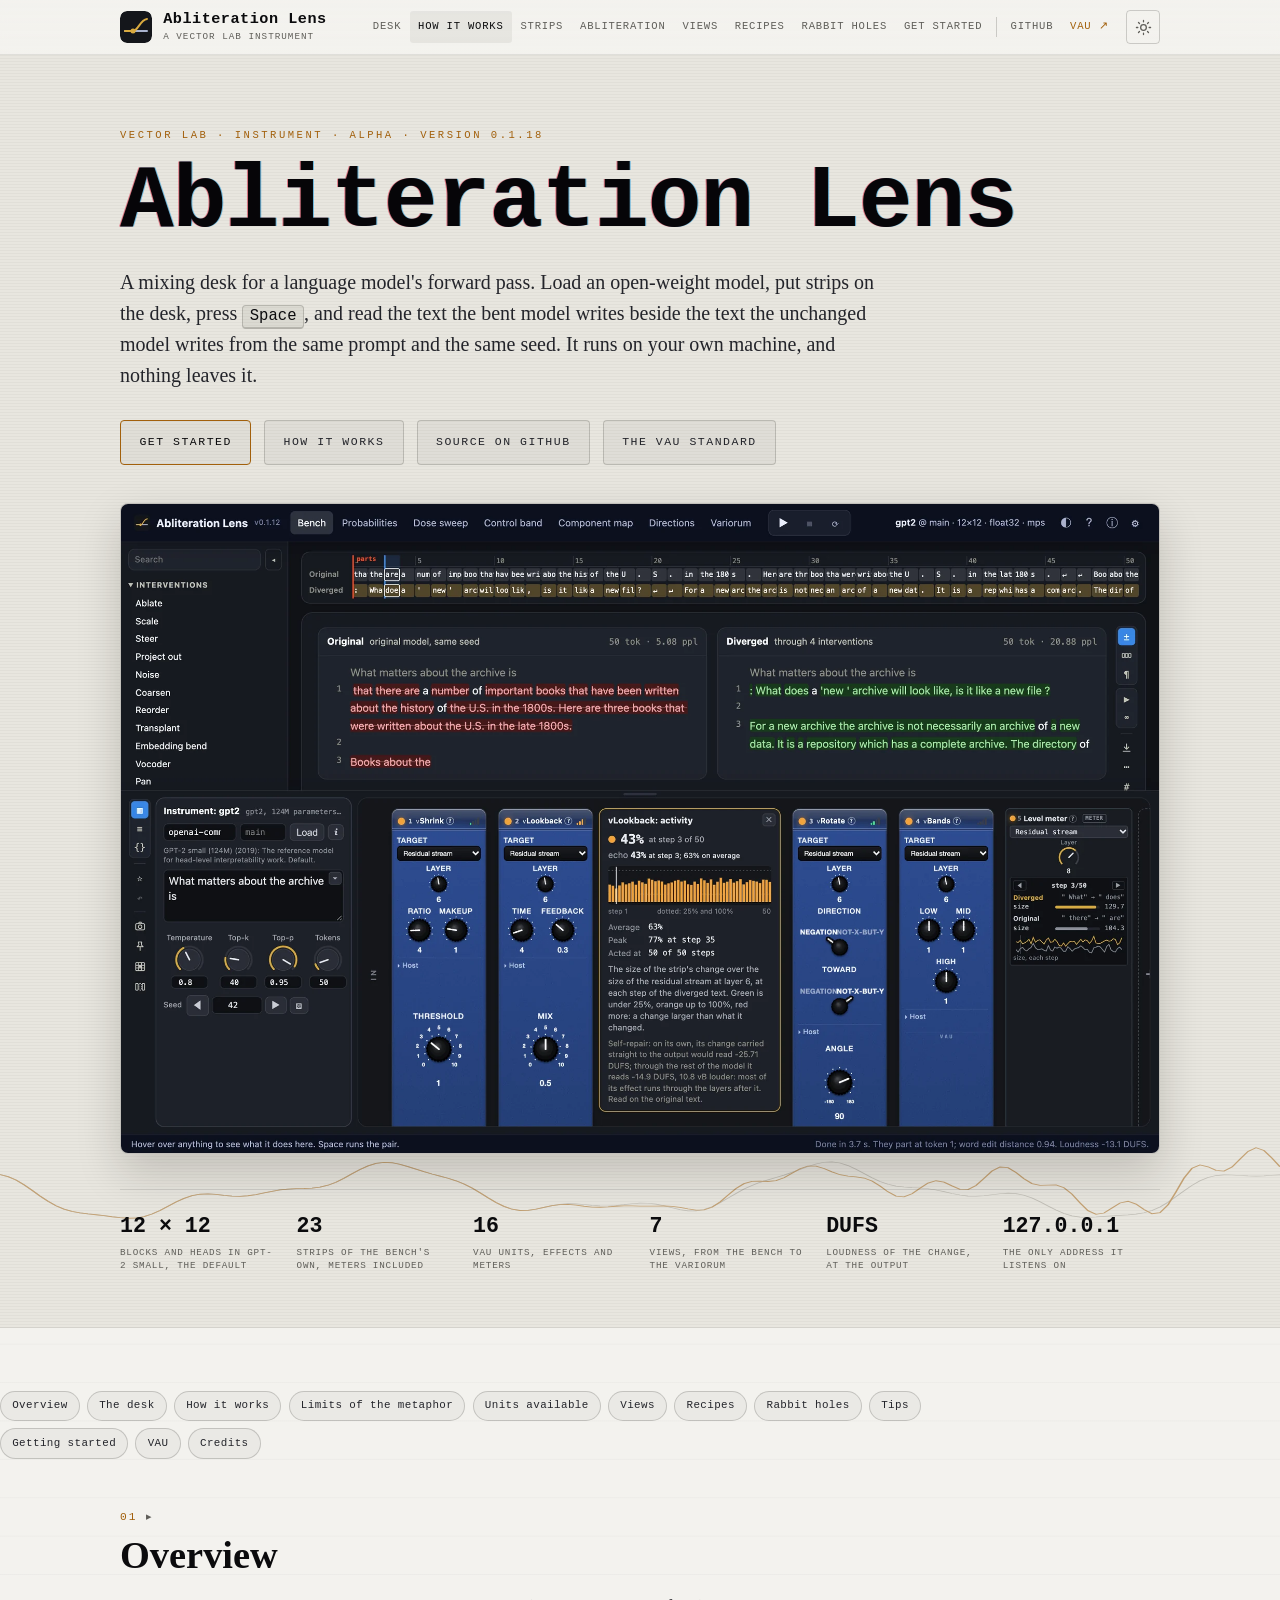
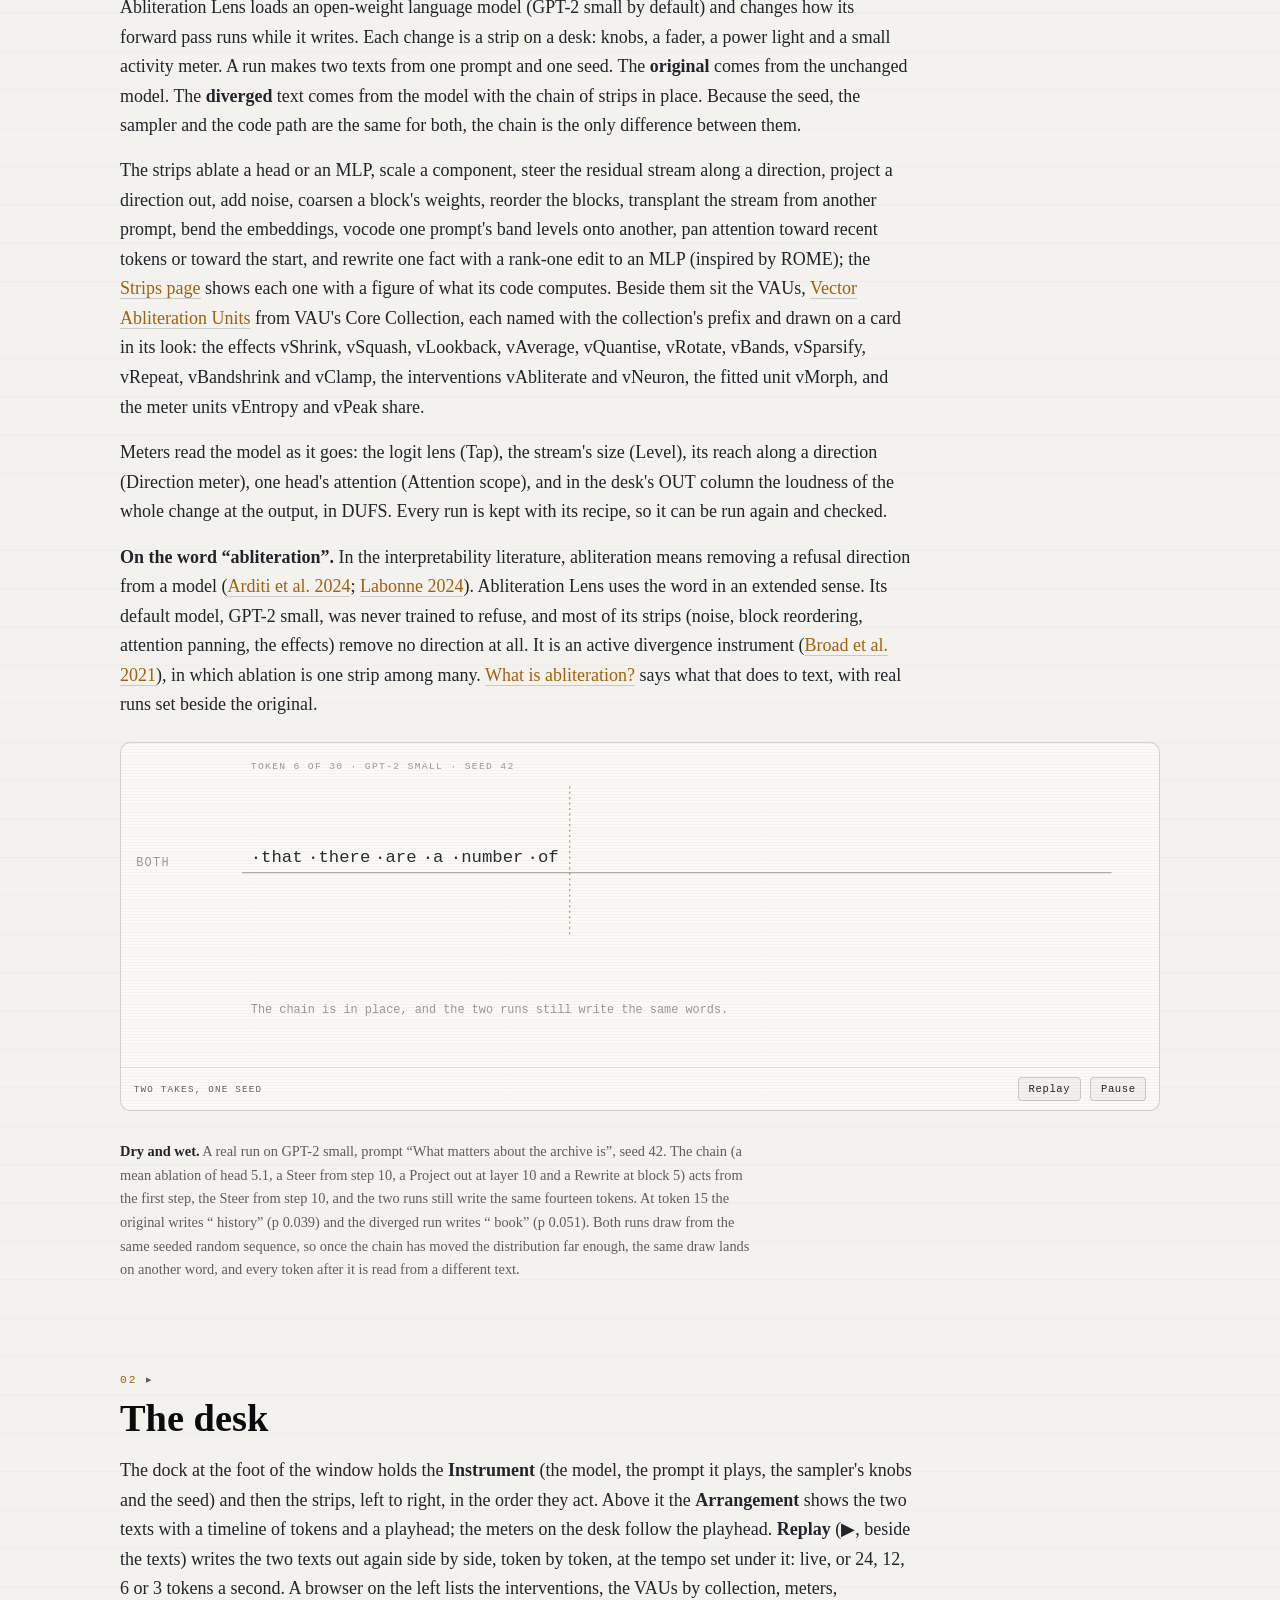
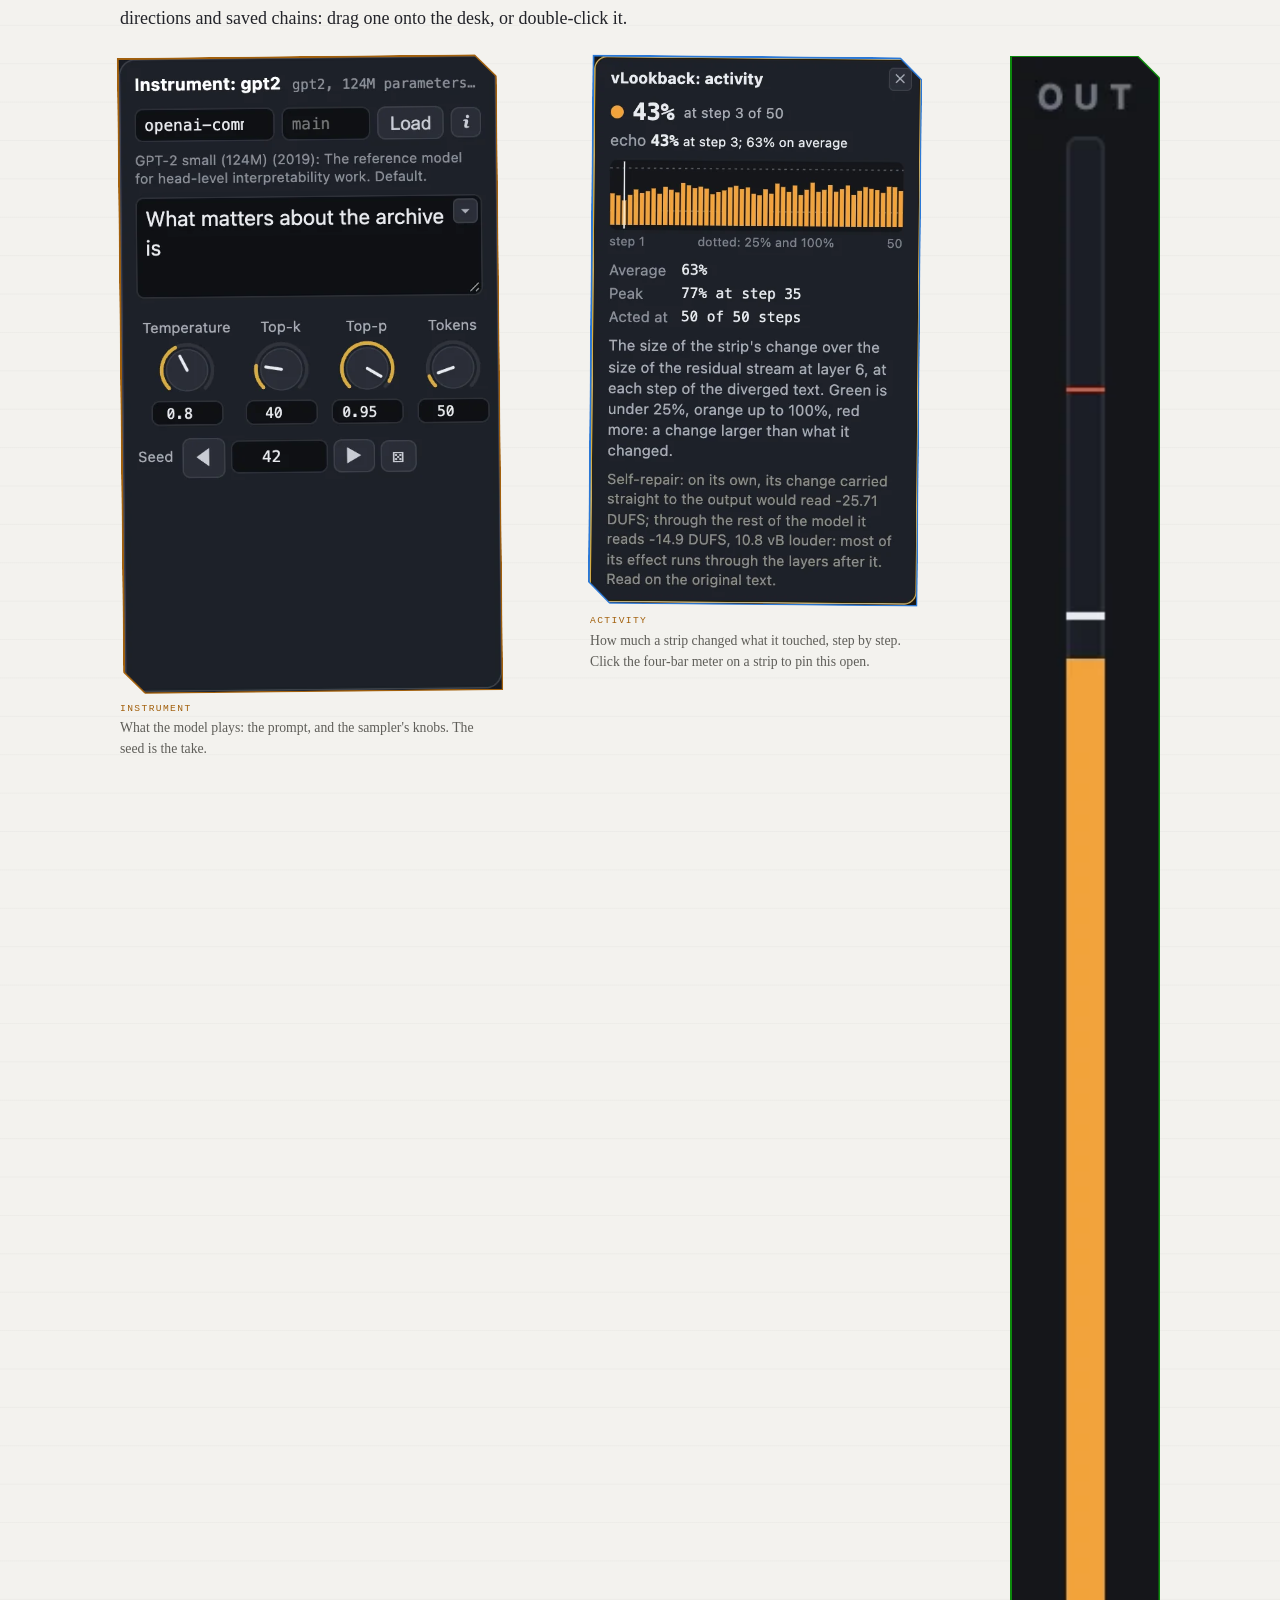
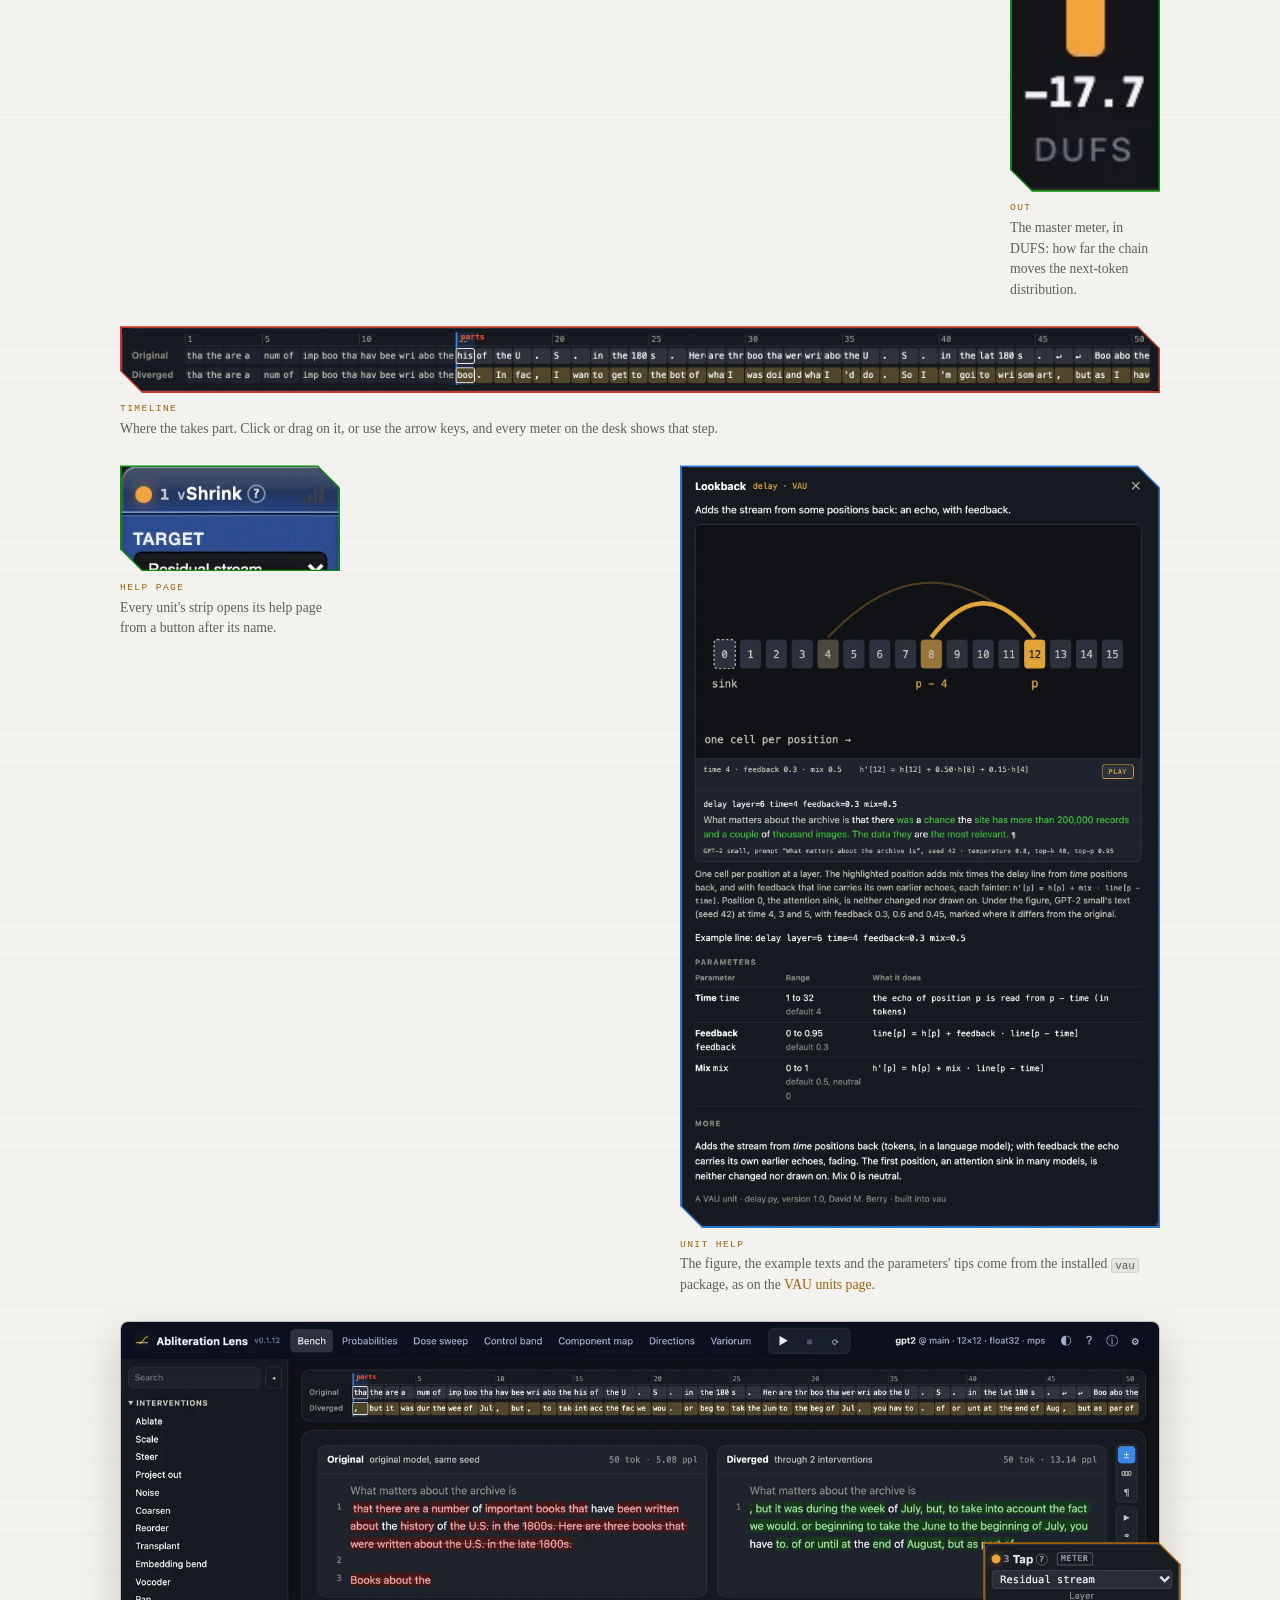
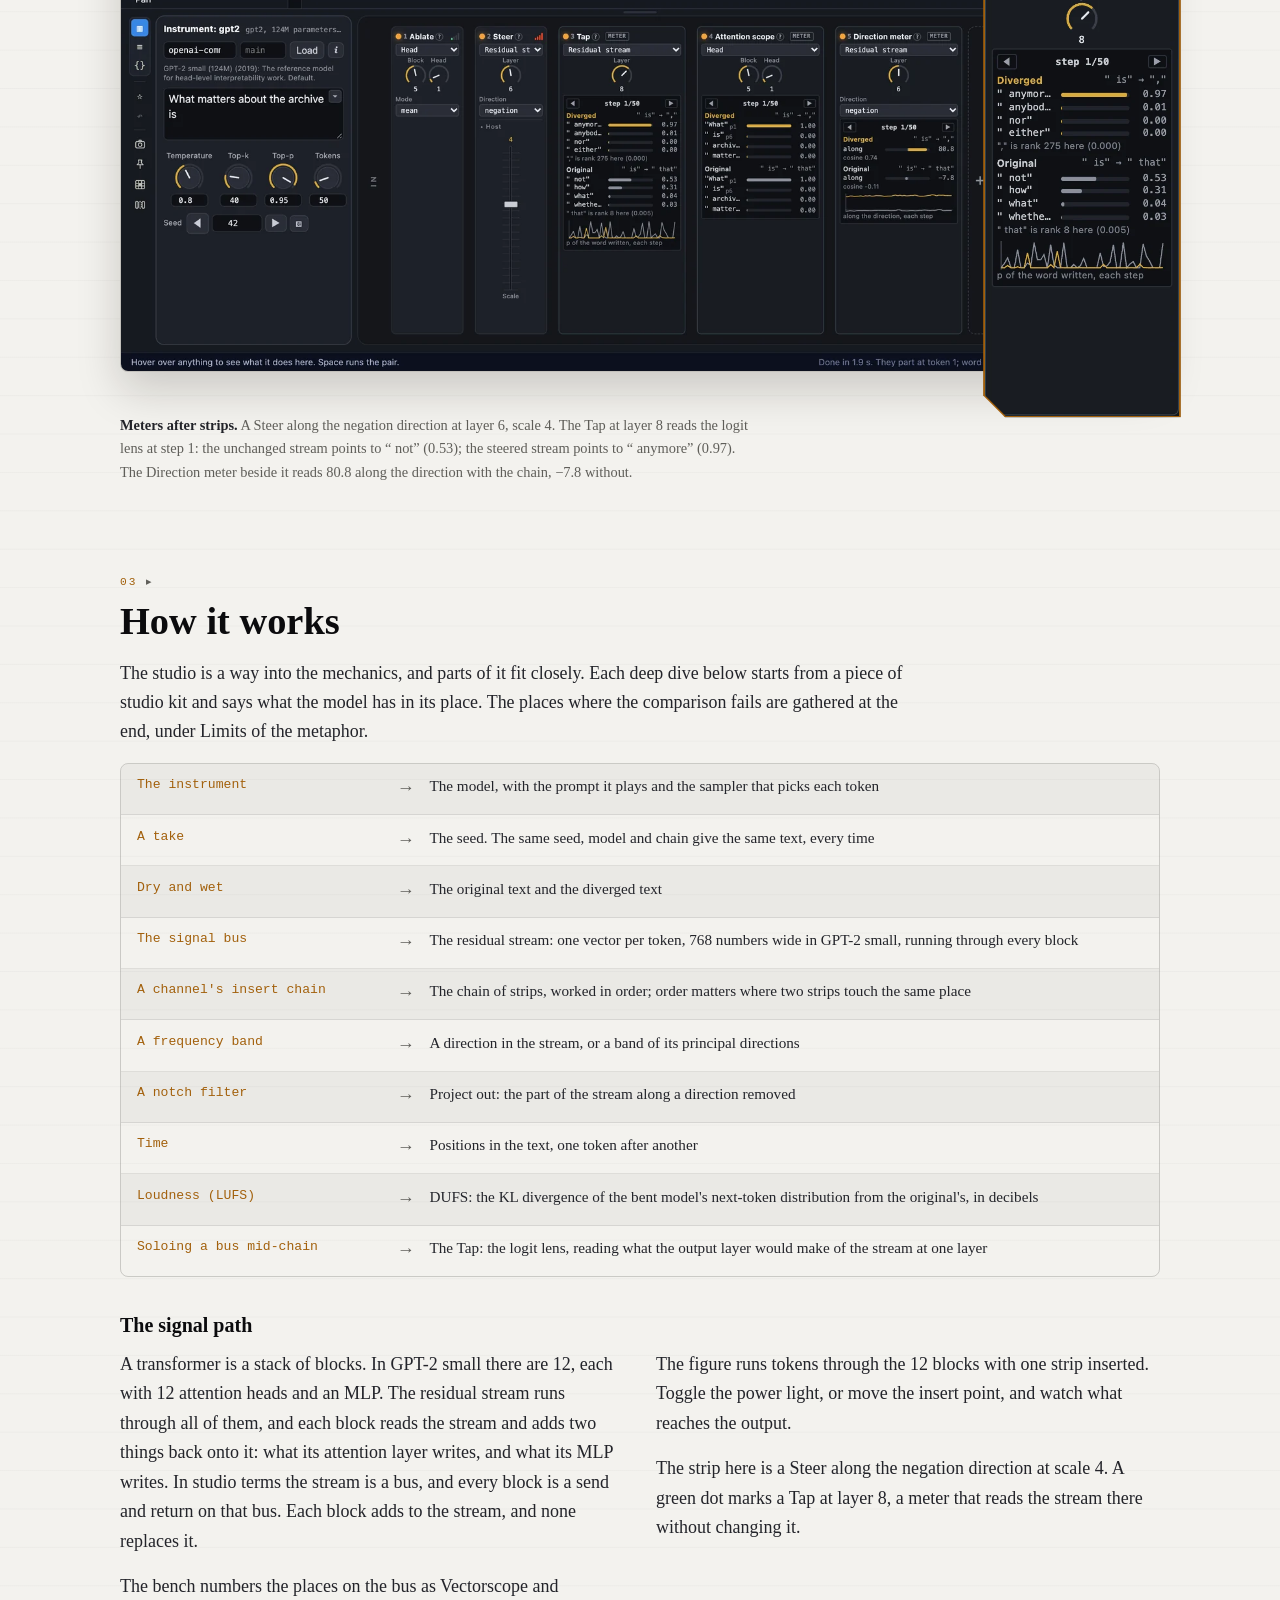
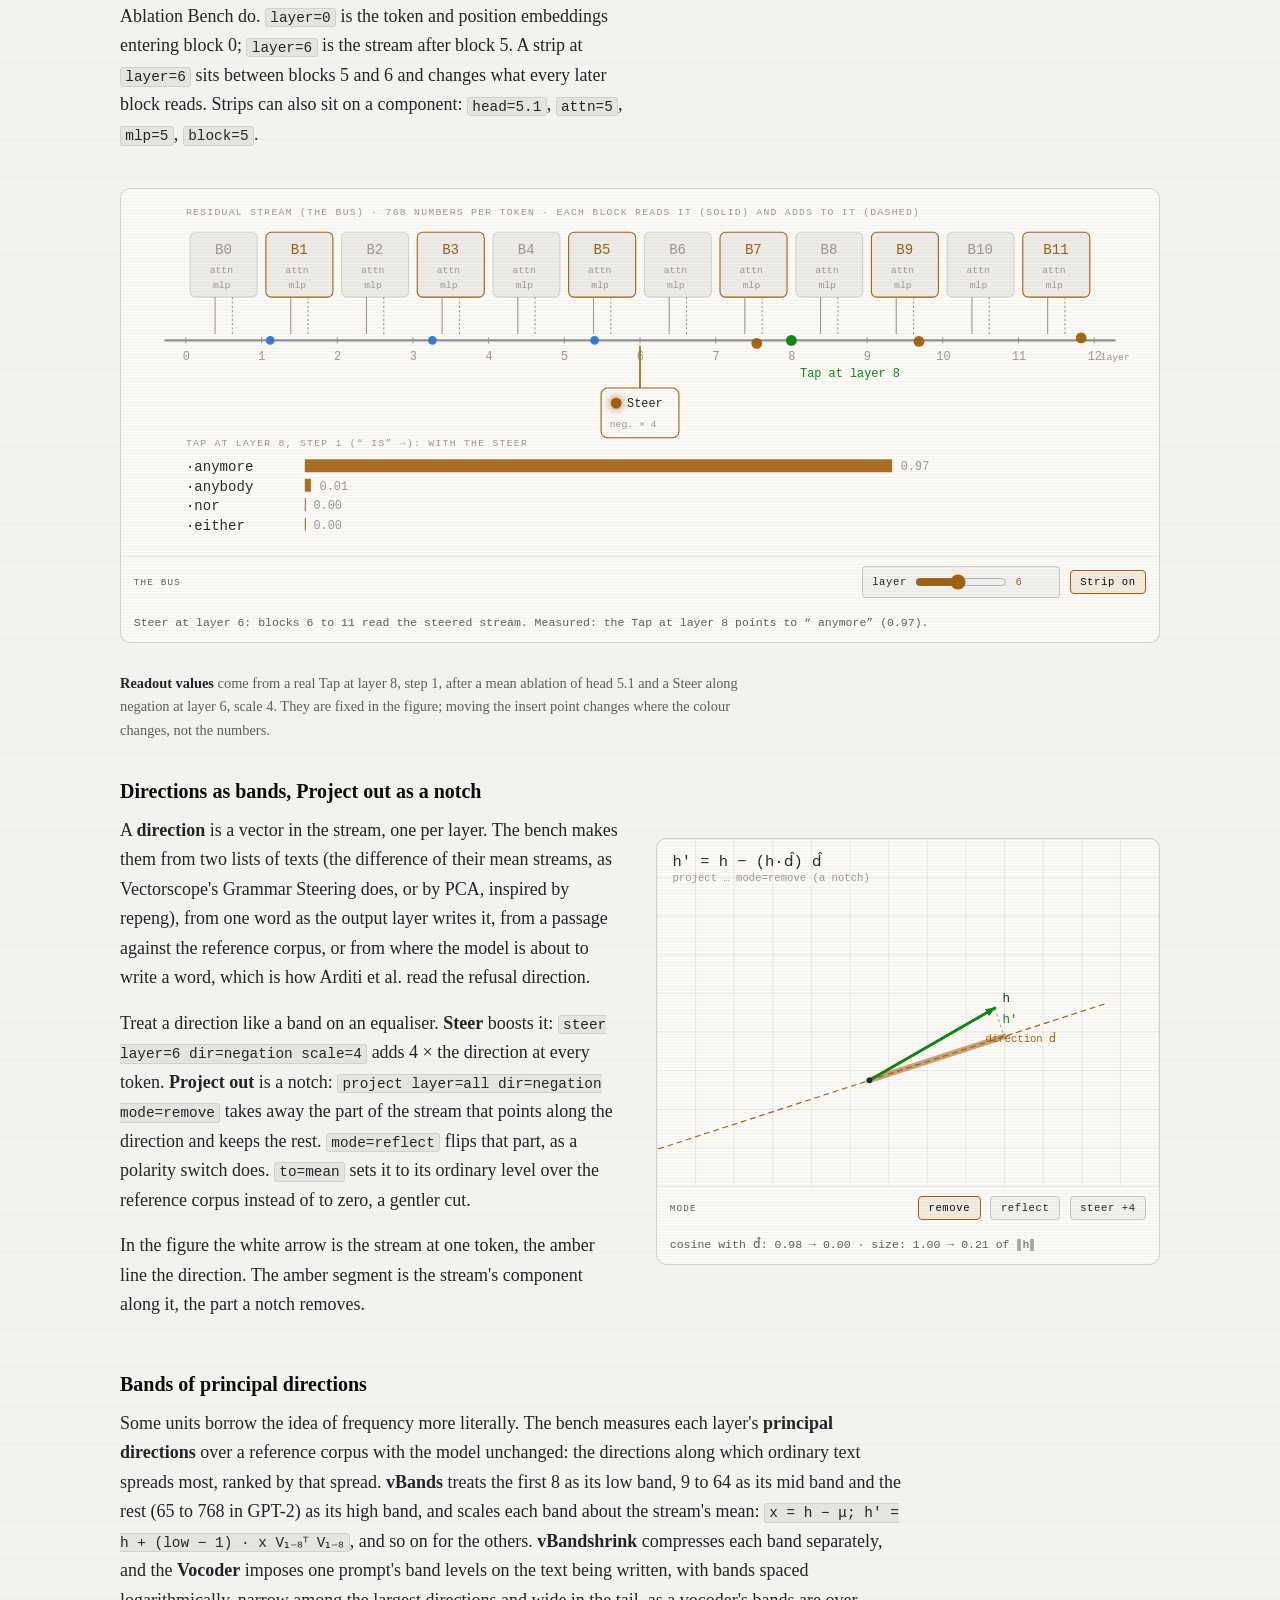
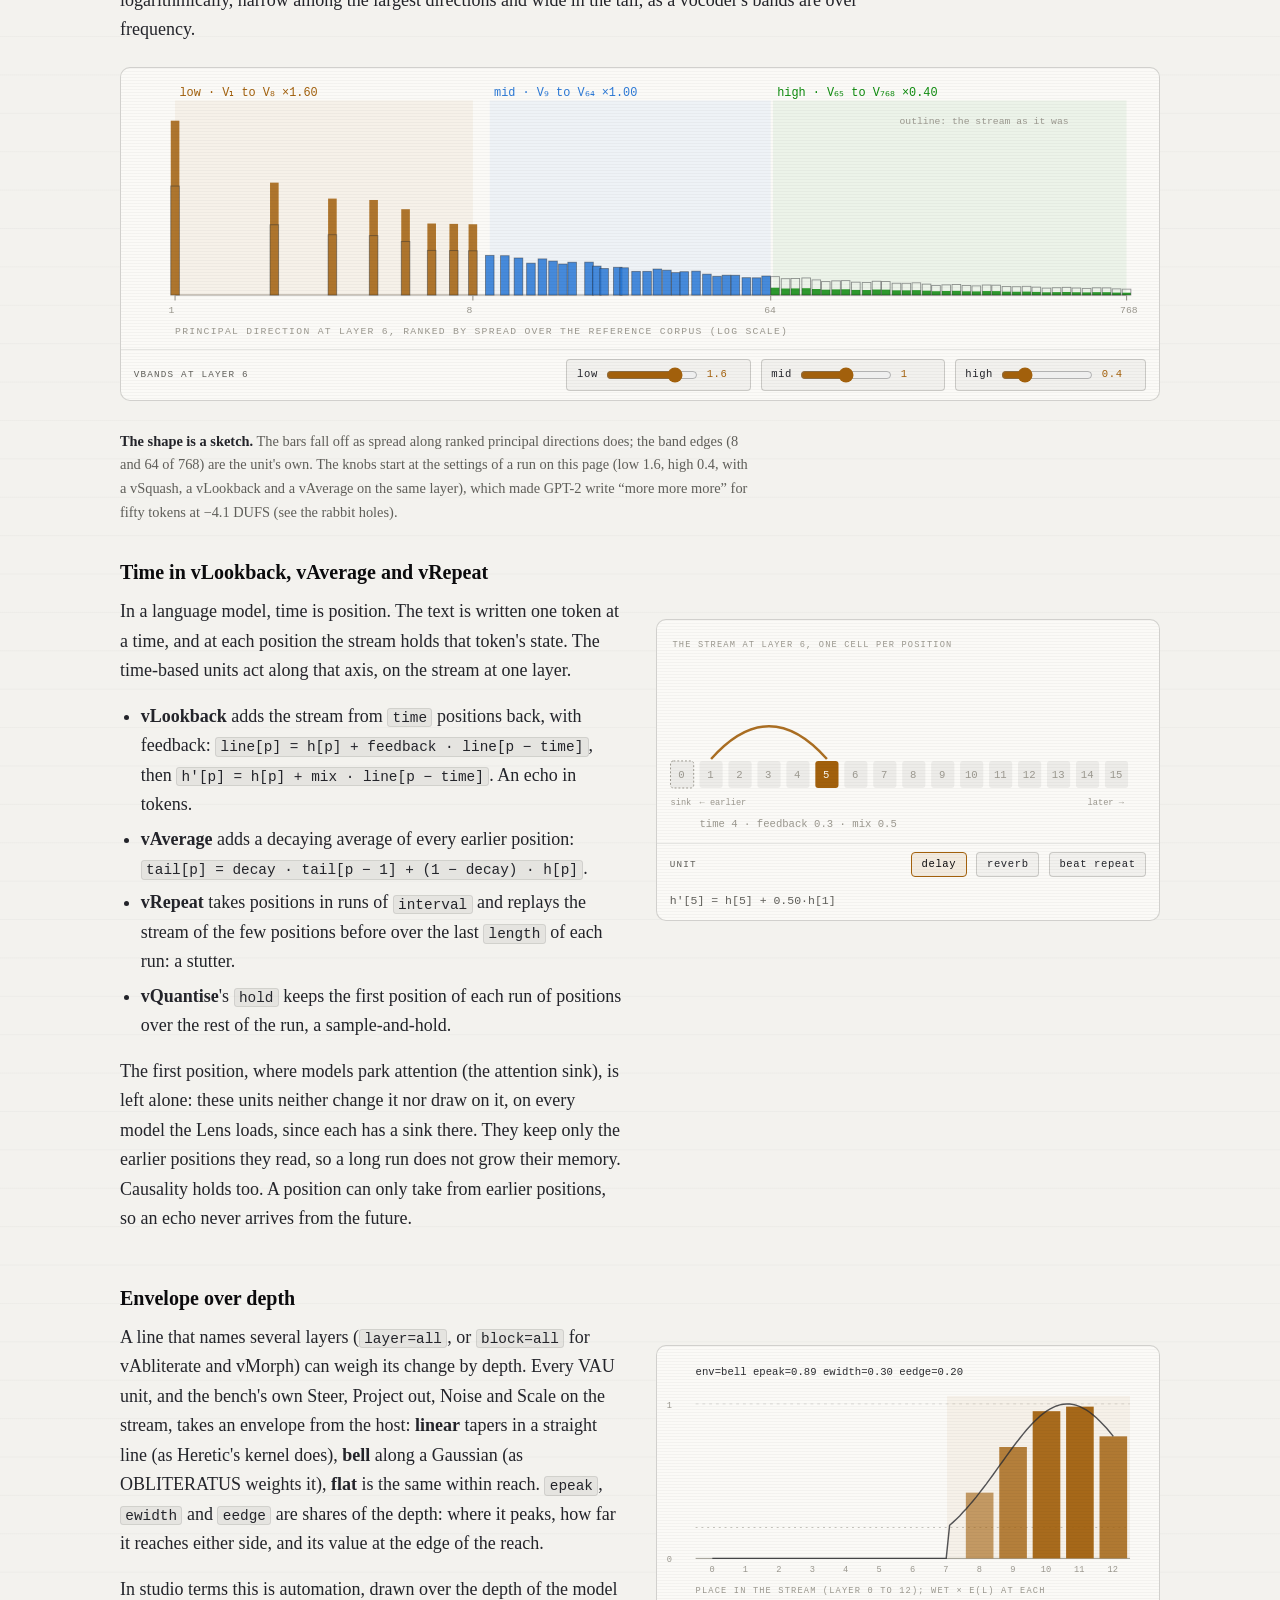
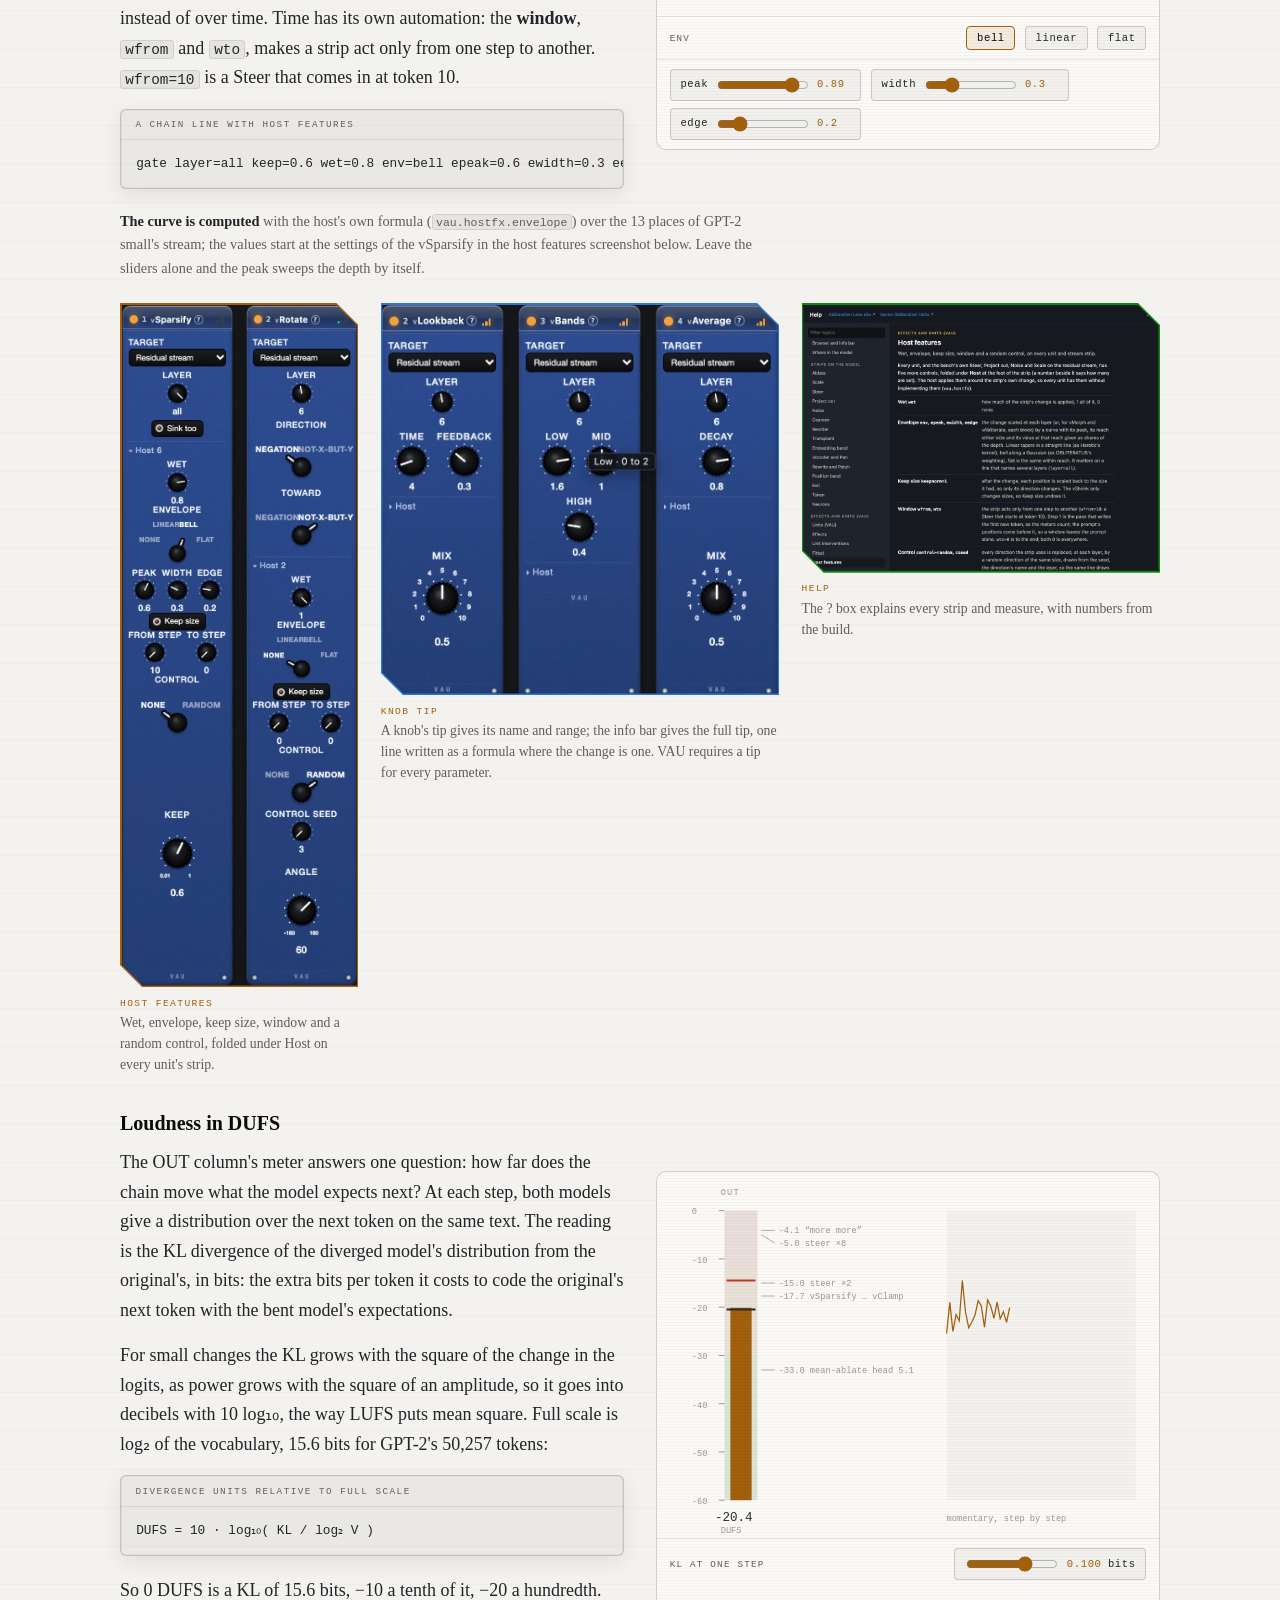
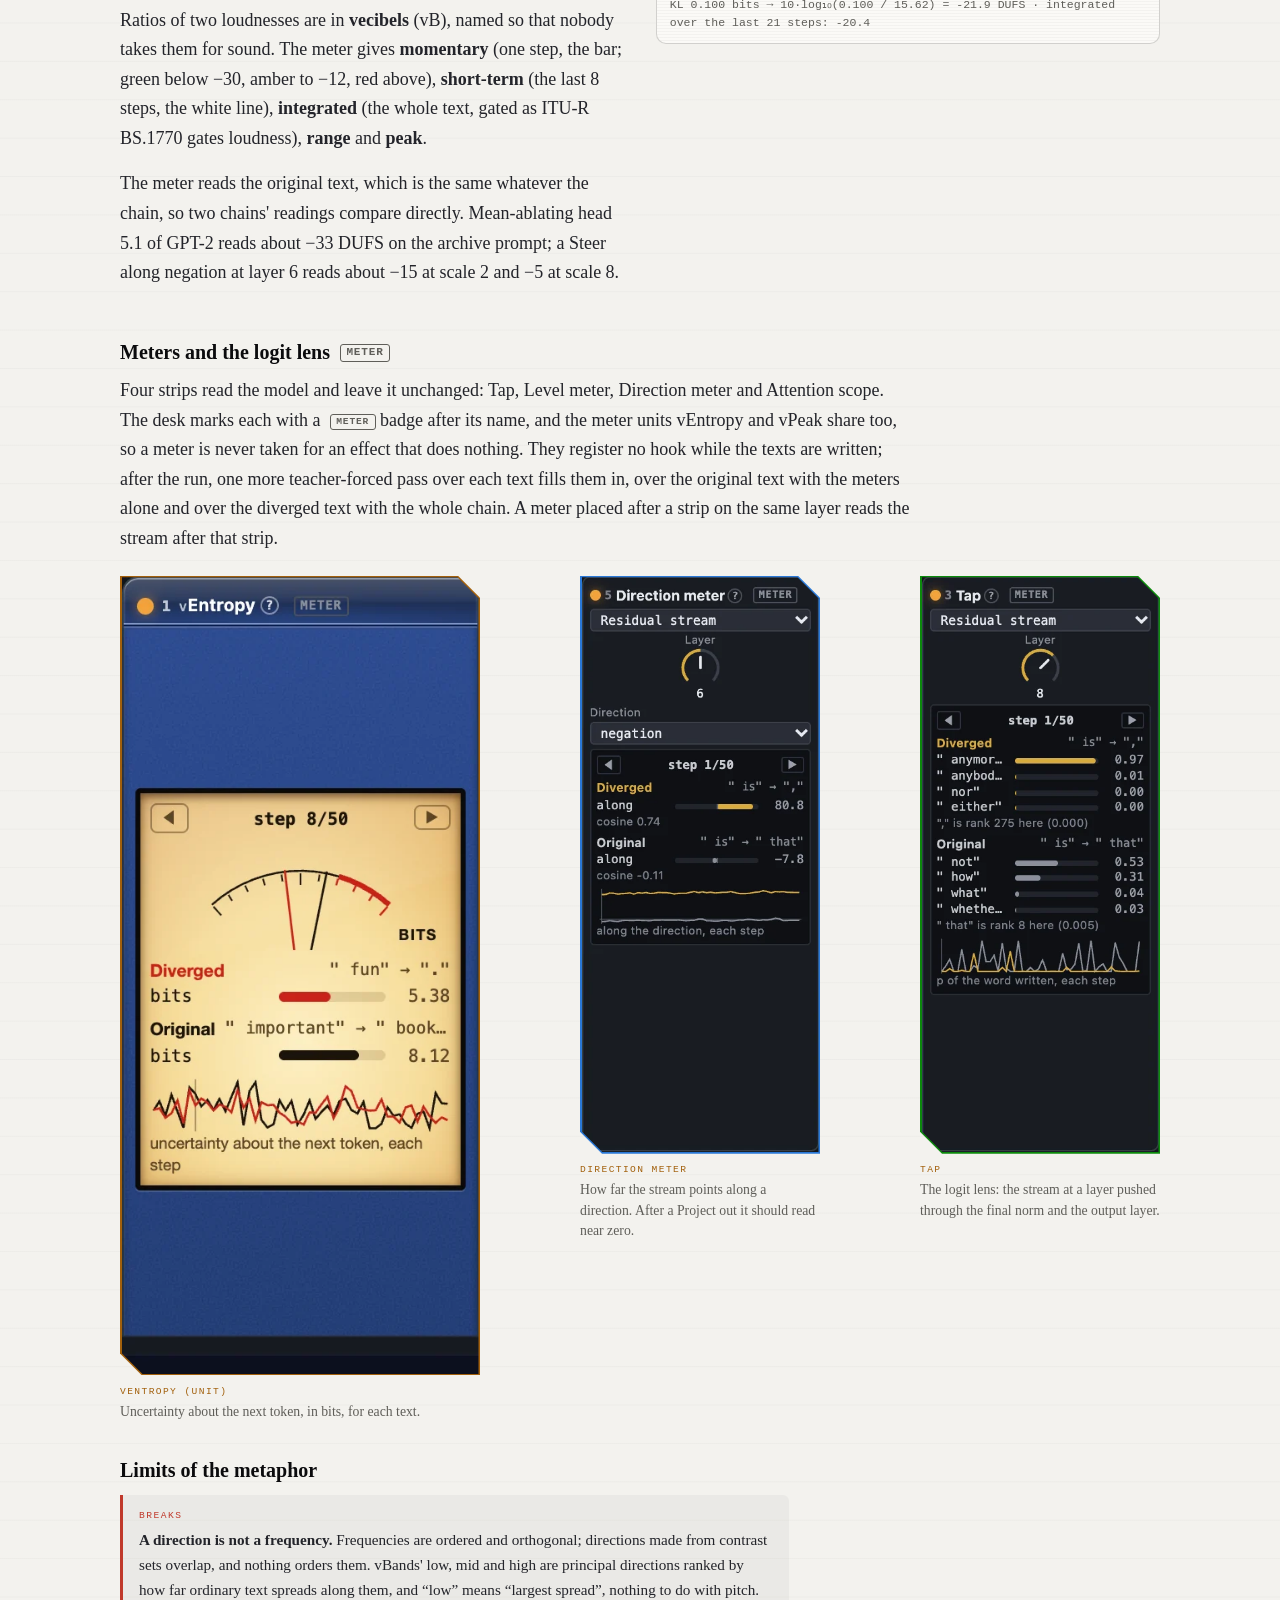
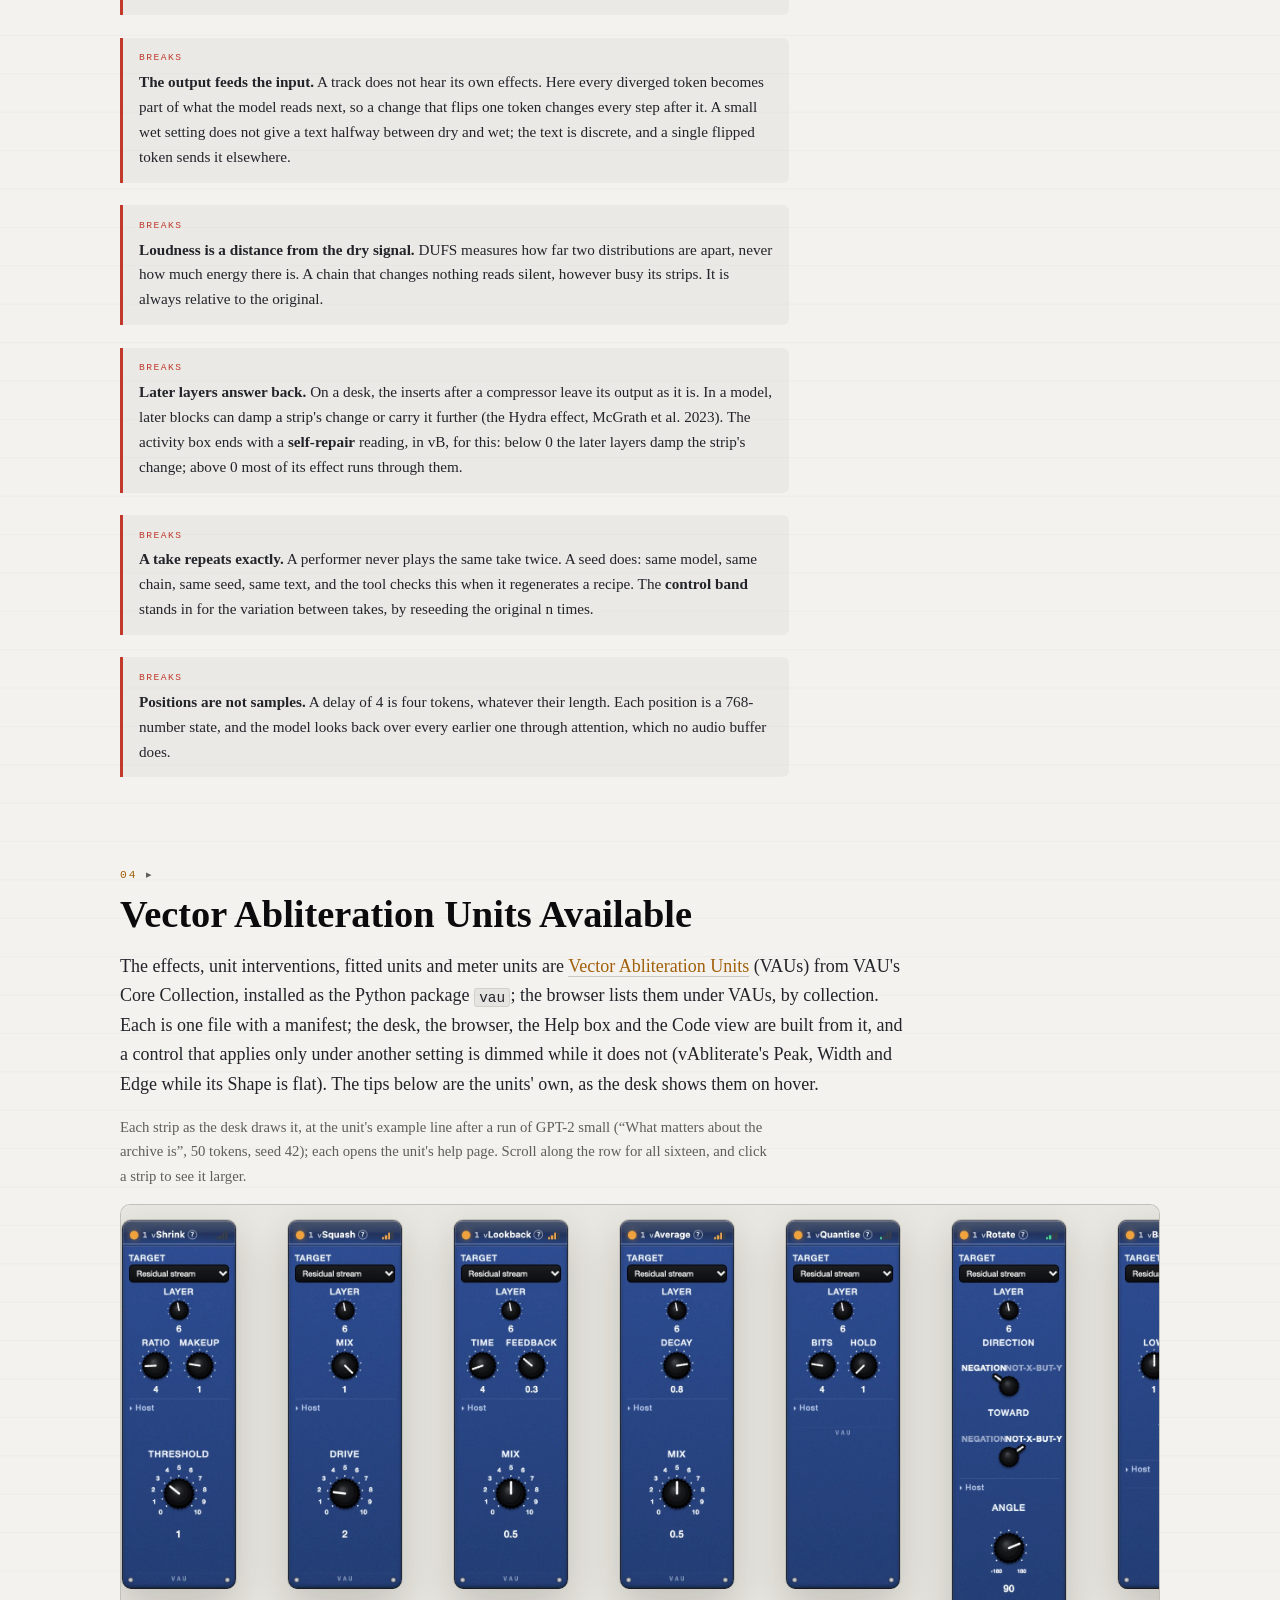
==== commit 7bd41079: "Version 0.1.18" ====
--- a/docs/index.html
+++ b/docs/index.html
@@ -57,7 +57,7 @@
     <path id="wave-wet" fill="none" stroke-width="1.6" class="s-acc"/>
   </svg>
   <div class="wrap hero-inner">
-    <span class="kicker">Vector Lab · instrument · alpha · version 0.1.17</span>
+    <span class="kicker">Vector Lab · instrument · alpha · version 0.1.18</span>
     <h1><span class="glitch" id="title" data-text="Abliteration Lens">Abliteration Lens</span></h1>
     <p class="tagline">A mixing desk for a language model's forward pass. Load an open-weight model, put strips on the desk, press <kbd>Space</kbd>, and read the text the bent model writes beside the text the unchanged model writes from the same prompt and the same seed. It runs on your own machine, and nothing leaves it.</p>
     <div class="hero-actions">
@@ -232,7 +232,7 @@
           <li><b>vRepeat</b> takes positions in runs of <code>interval</code> and replays the stream of the few positions before over the last <code>length</code> of each run: a stutter.</li>
           <li><b>vQuantise</b>'s <code>hold</code> keeps the first position of each run of positions over the rest of the run, a sample-and-hold.</li>
         </ul>
-        <p>The first position, where models park attention (the attention sink), is left alone: these units neither change it nor draw on it. Causality holds too. A position can only take from earlier positions, so an echo never arrives from the future.</p>
+        <p>The first position, where models park attention (the attention sink), is left alone: these units neither change it nor draw on it, on every model the Lens loads, since each has a sink there. They keep only the earlier positions they read, so a long run does not grow their memory. Causality holds too. A position can only take from earlier positions, so an echo never arrives from the future.</p>
       </div>
       <div>
         <div class="viz" id="viz-time" role="group" aria-label="Animated figure: a row of token positions with a playhead; arrows show which earlier positions vLookback, vAverage or vRepeat draw on">
@@ -333,7 +333,7 @@
   <section class="section wrap reveal" id="units">
     <span class="num">04</span>
     <h2>Vector Abliteration Units Available</h2>
-    <p>The effects, unit interventions, fitted units and meter units are <a href="https://vector-lab-tools.github.io/vector-abliteration-units/">Vector Abliteration Units</a> (VAUs) from VAU's Core Collection, installed as the Python package <code>vau</code>; the browser lists them under VAUs, by collection. Each is one file with a manifest; the desk, the browser, the Help box and the Code view are built from it. The tips below are the units' own, as the desk shows them on hover.</p>
+    <p>The effects, unit interventions, fitted units and meter units are <a href="https://vector-lab-tools.github.io/vector-abliteration-units/">Vector Abliteration Units</a> (VAUs) from VAU's Core Collection, installed as the Python package <code>vau</code>; the browser lists them under VAUs, by collection. Each is one file with a manifest; the desk, the browser, the Help box and the Code view are built from it, and a control that applies only under another setting is dimmed while it does not (vAbliterate's Peak, Width and Edge while its Shape is flat). The tips below are the units' own, as the desk shows them on hover.</p>
     <p class="unit-desk-note">Each strip as the desk draws it, at the unit's example line after a run of GPT-2 small (“What matters about the archive is”, 50 tokens, seed 42); each opens the unit's help page. Scroll along the row for all sixteen, and click a strip to see it larger.</p>
     <div class="unit-desk" tabindex="0" aria-label="The sixteen units' strips; scroll sideways for more">
         <figure class="ucard">
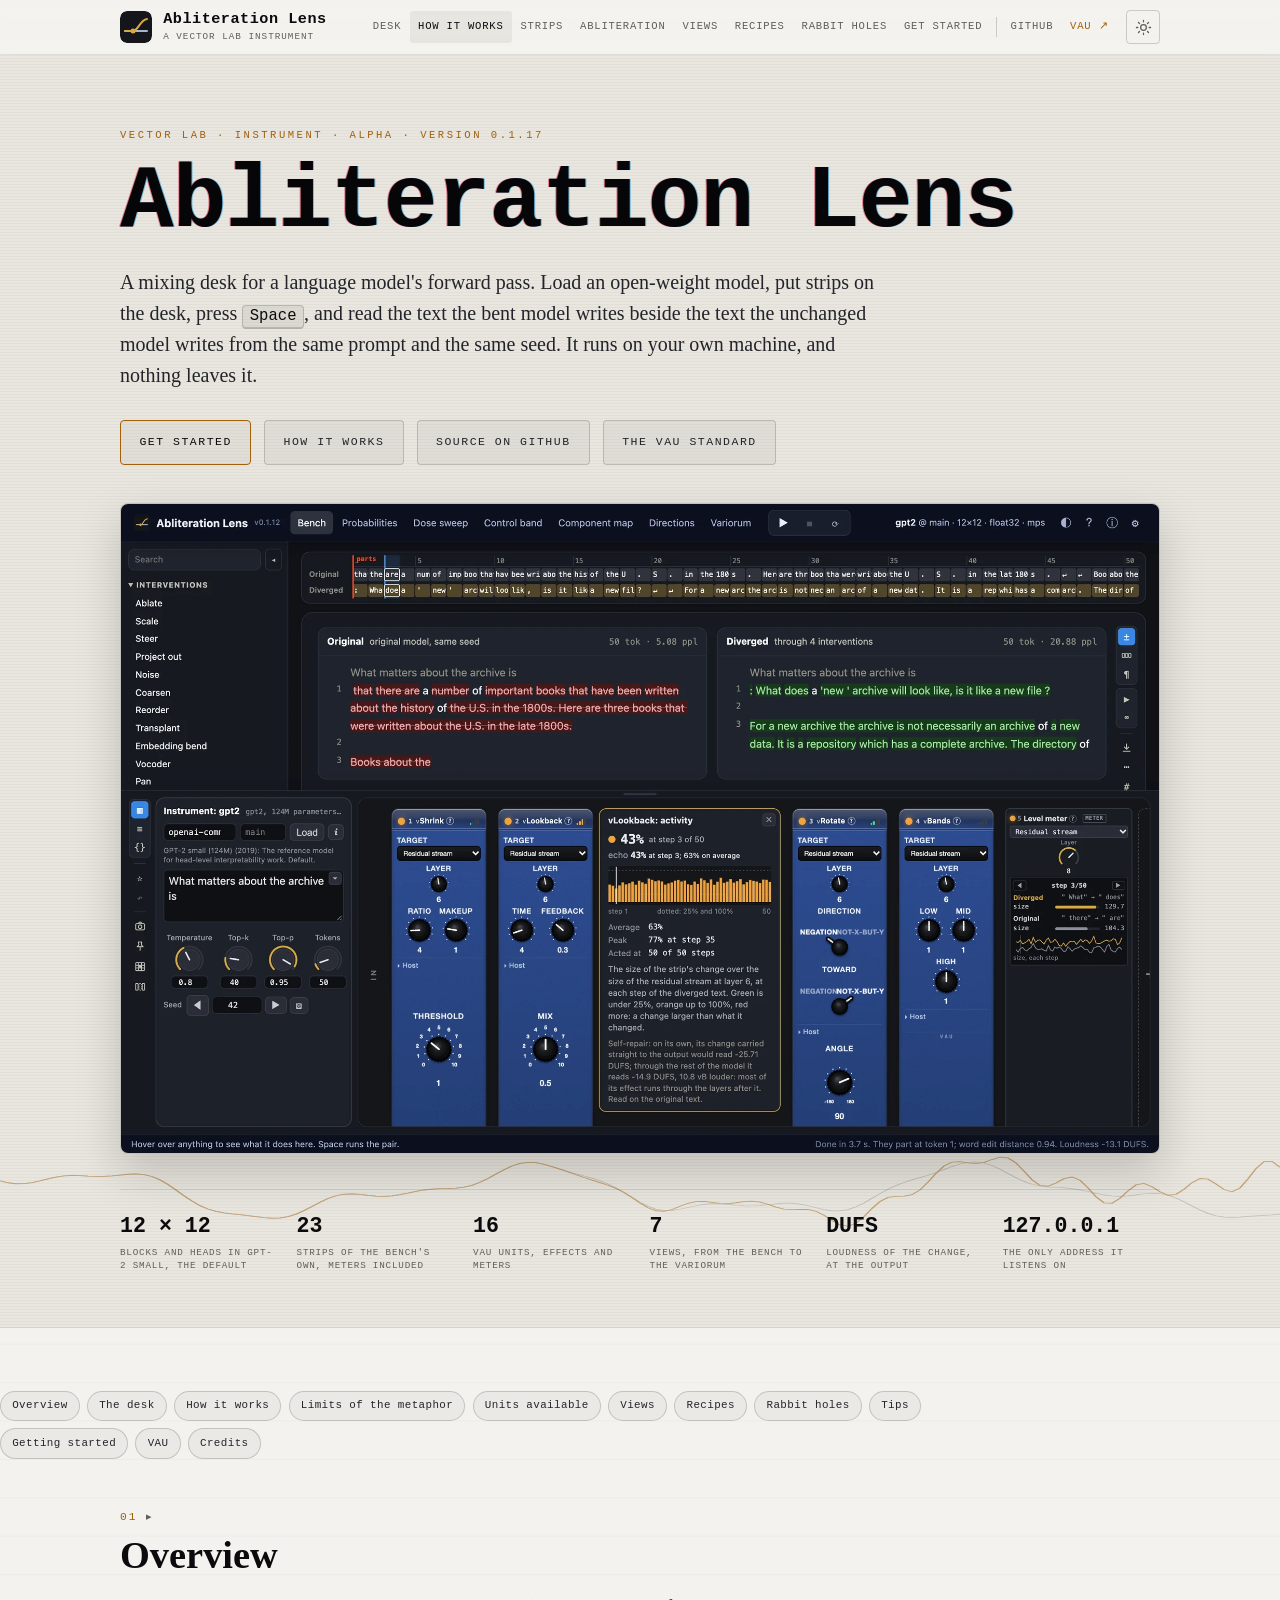
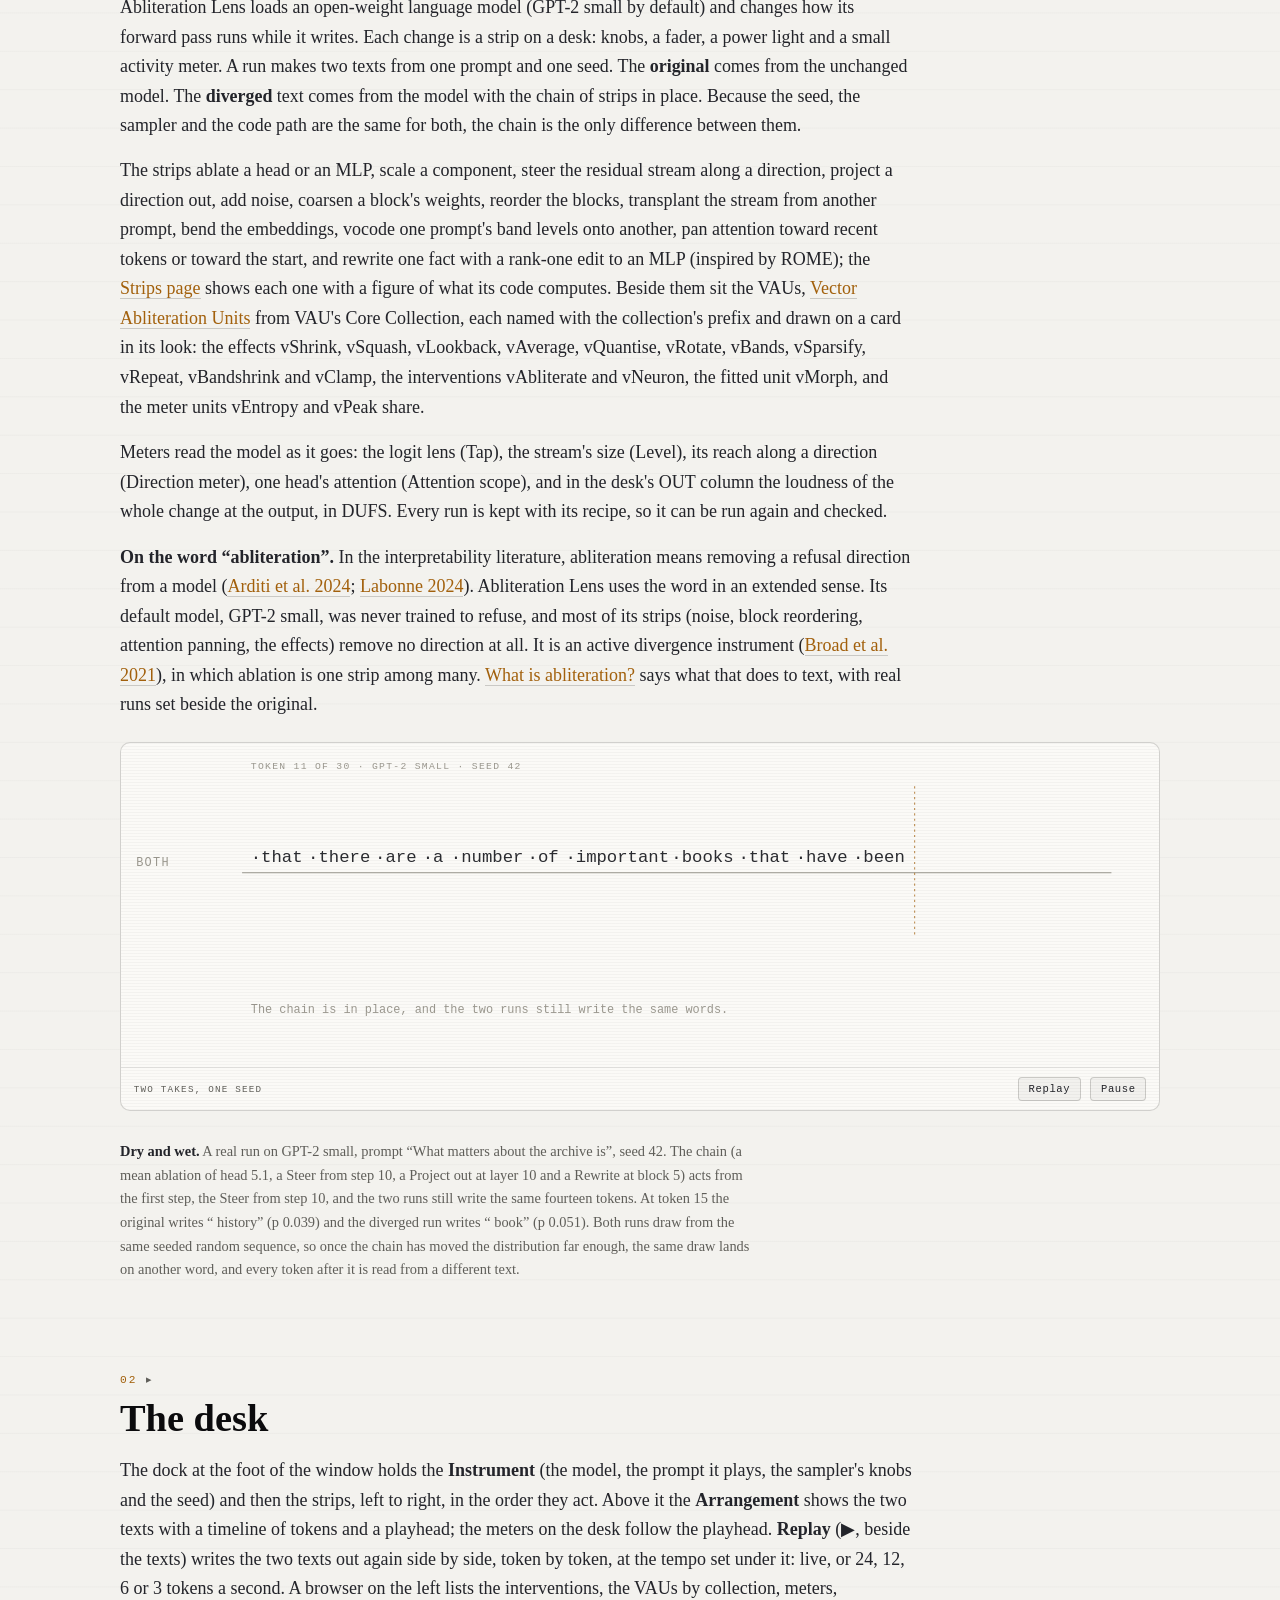
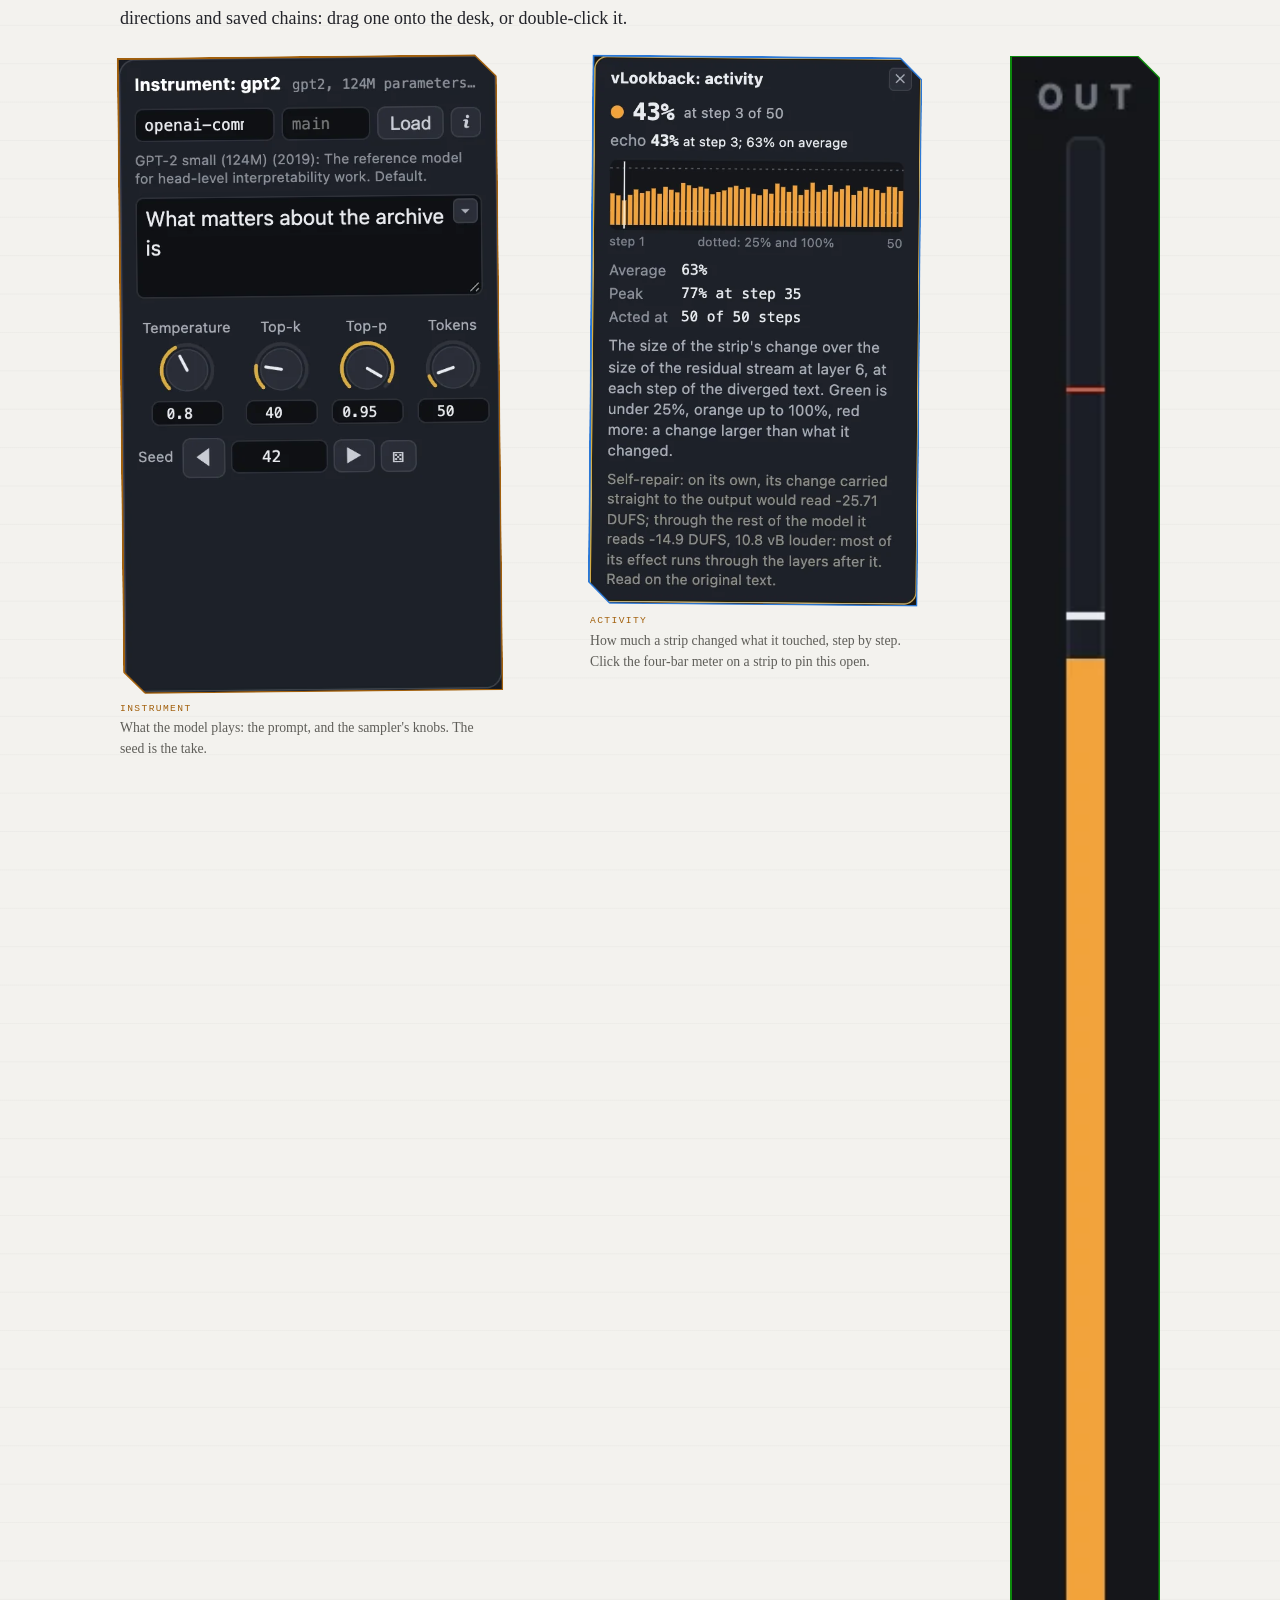
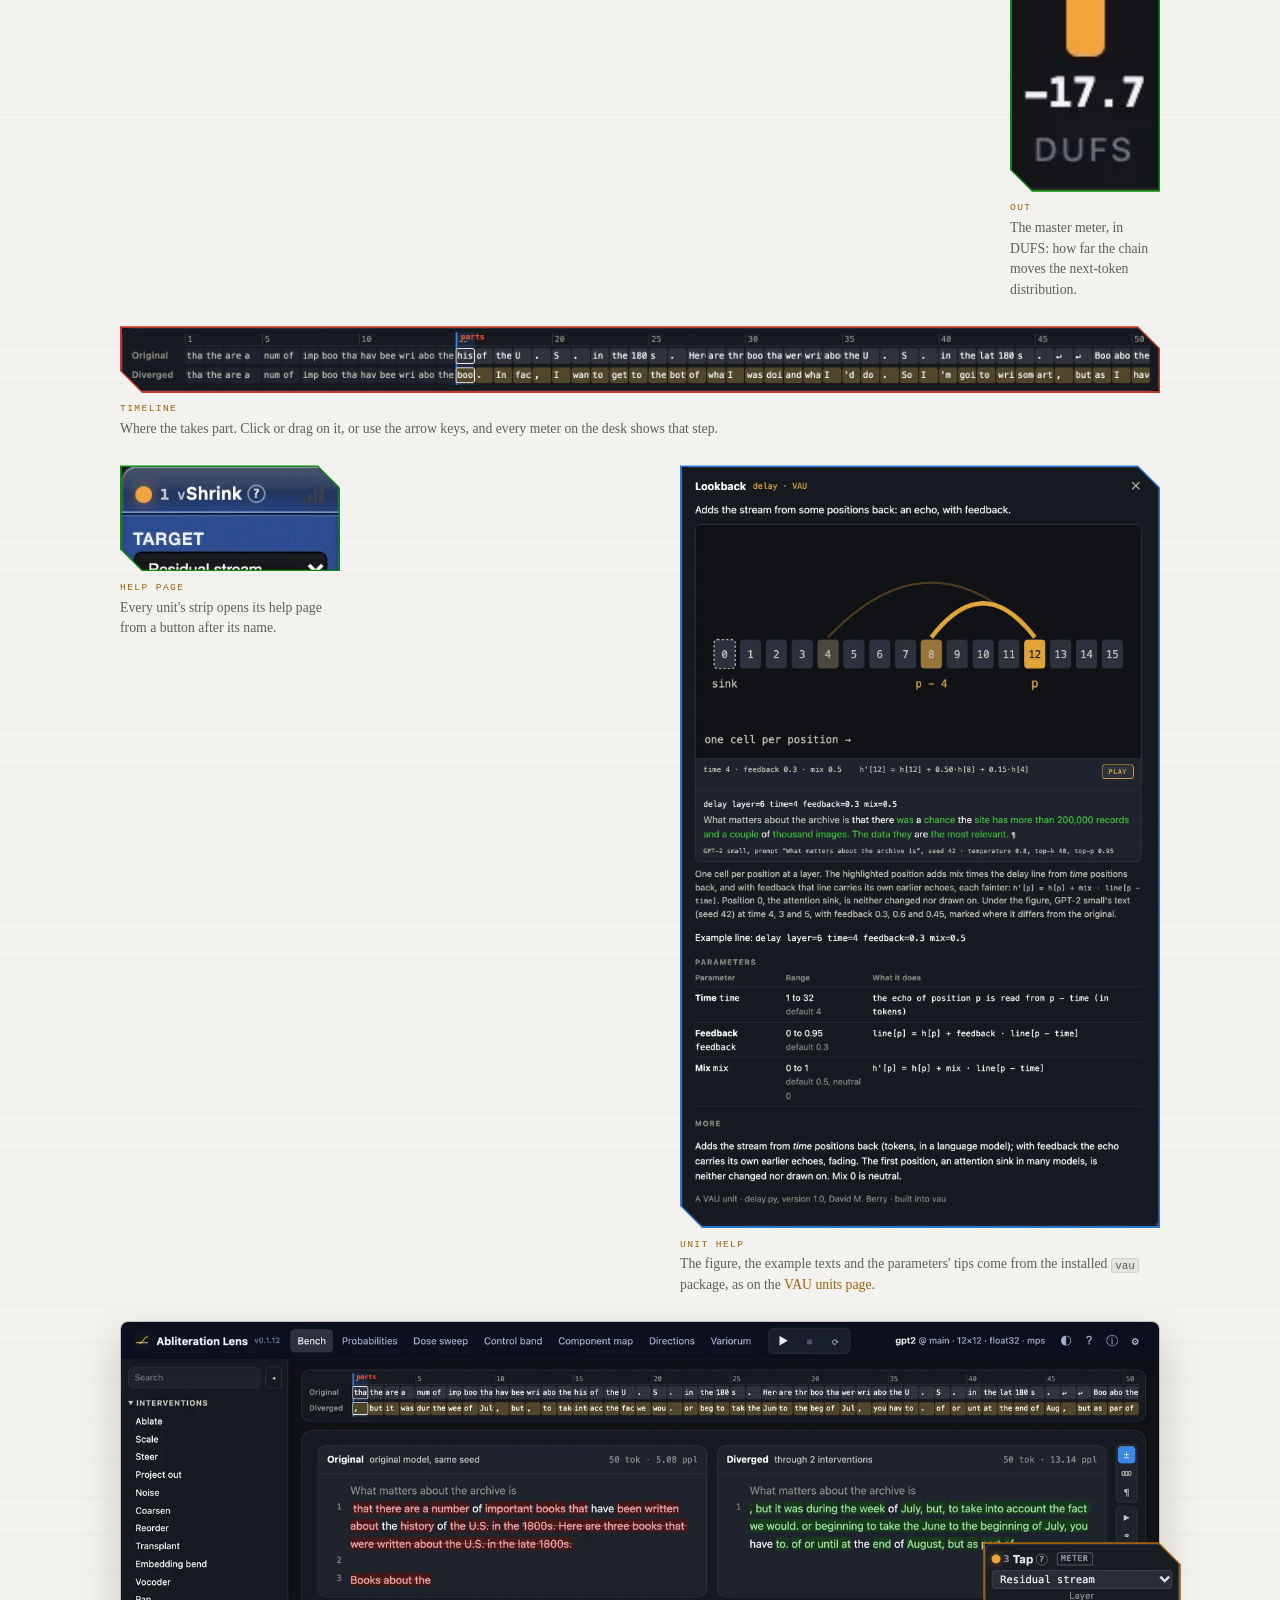
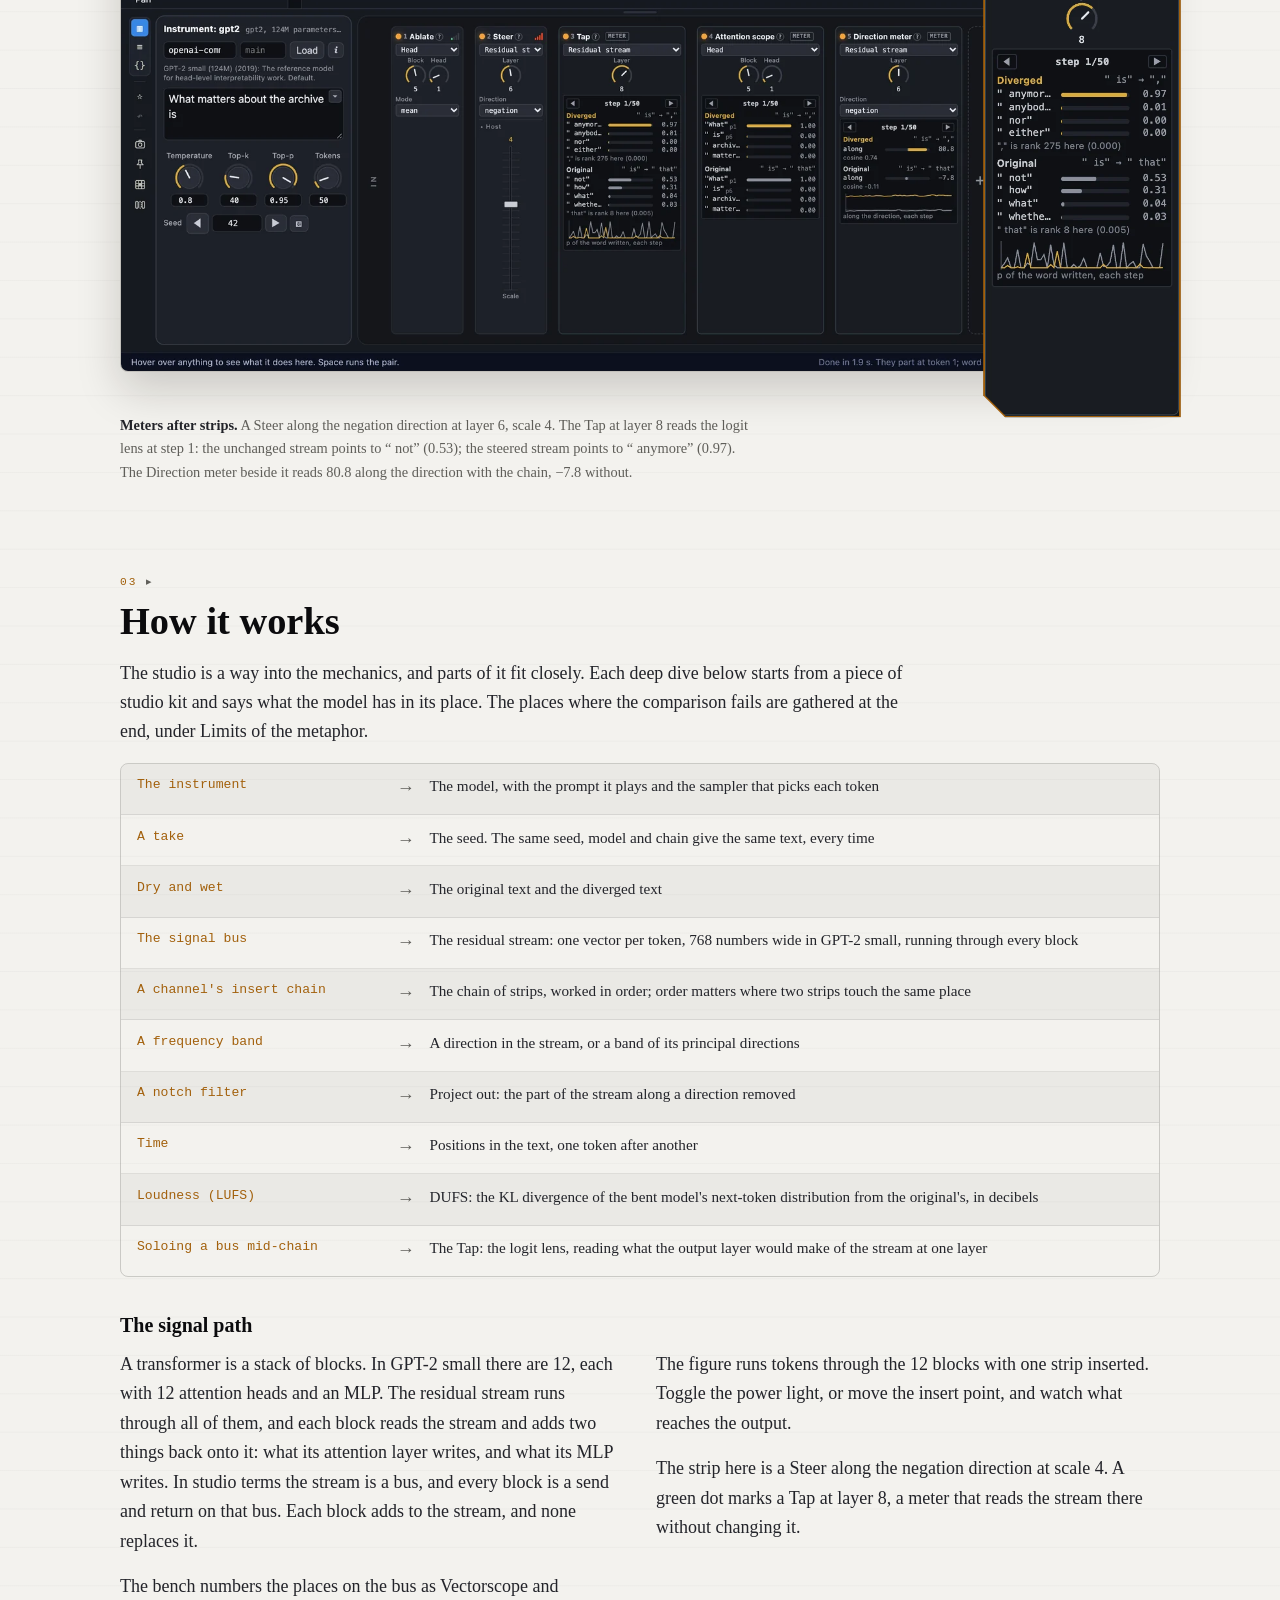
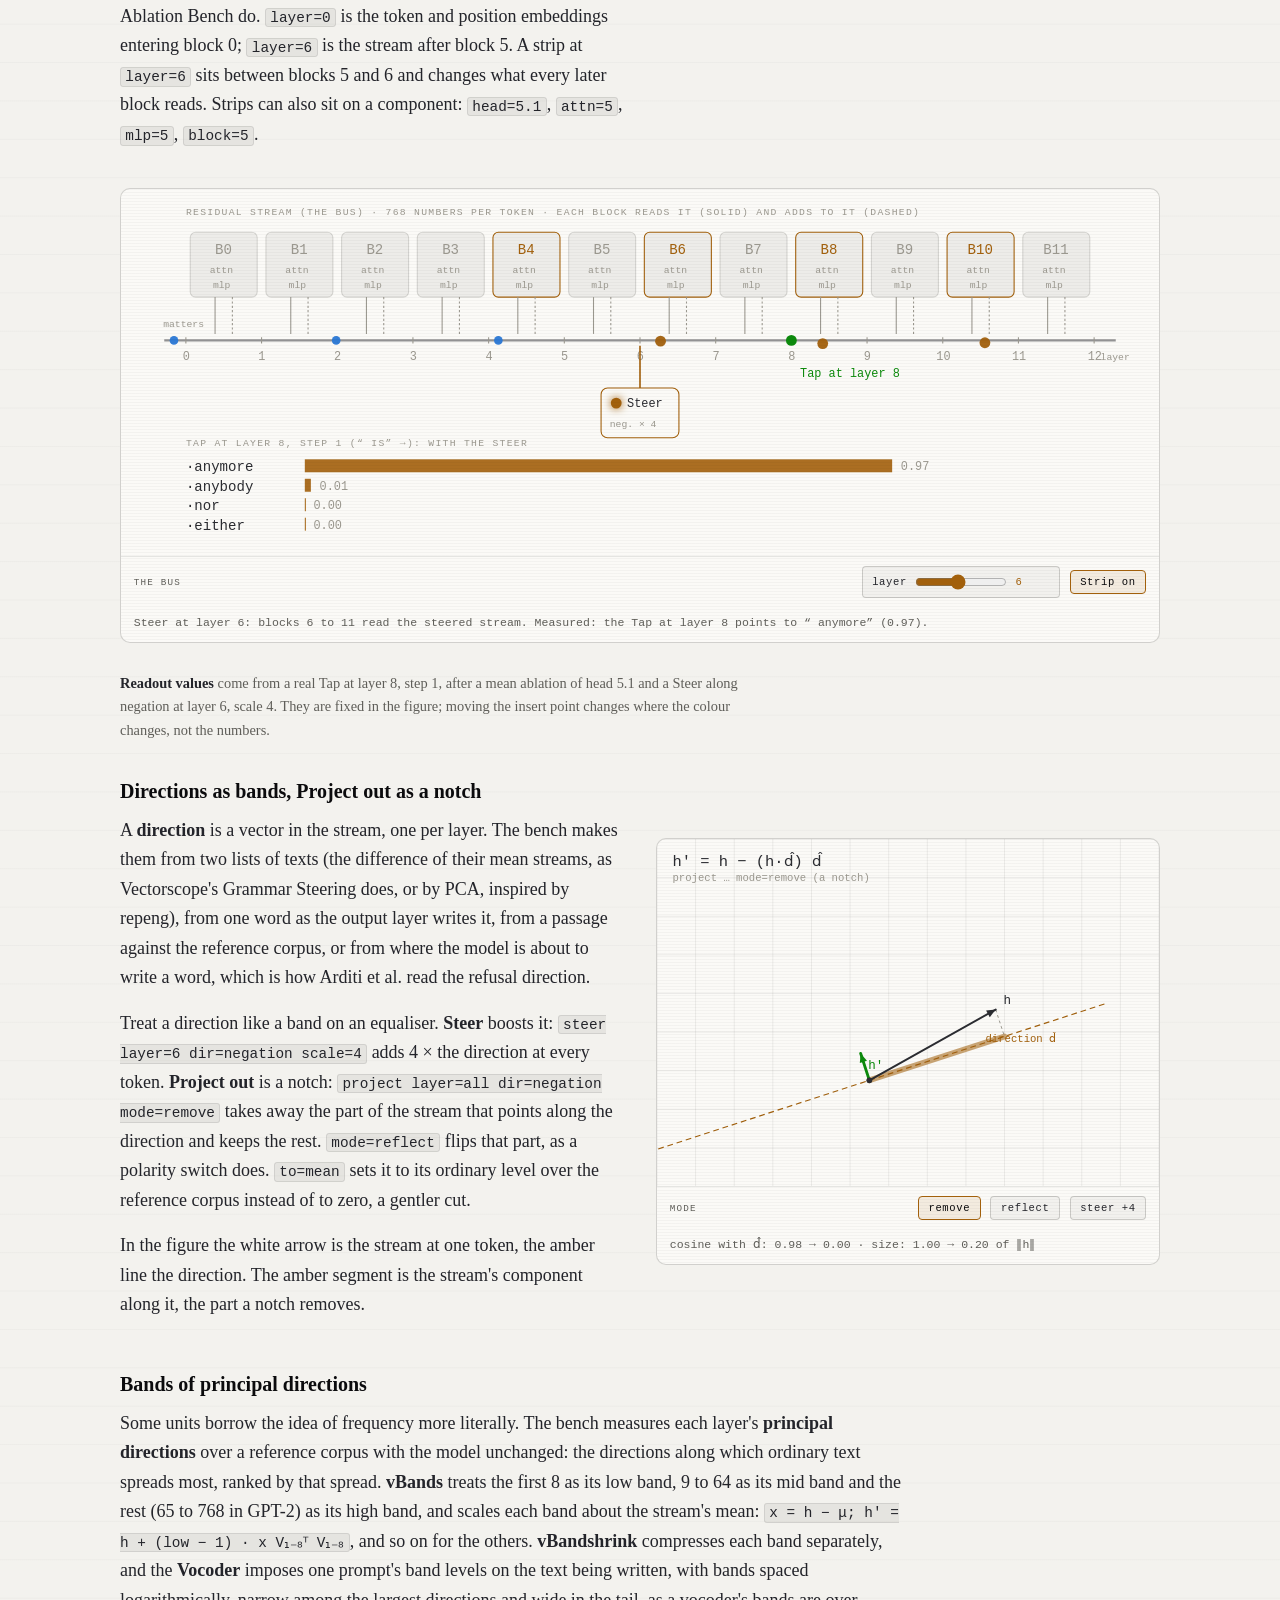
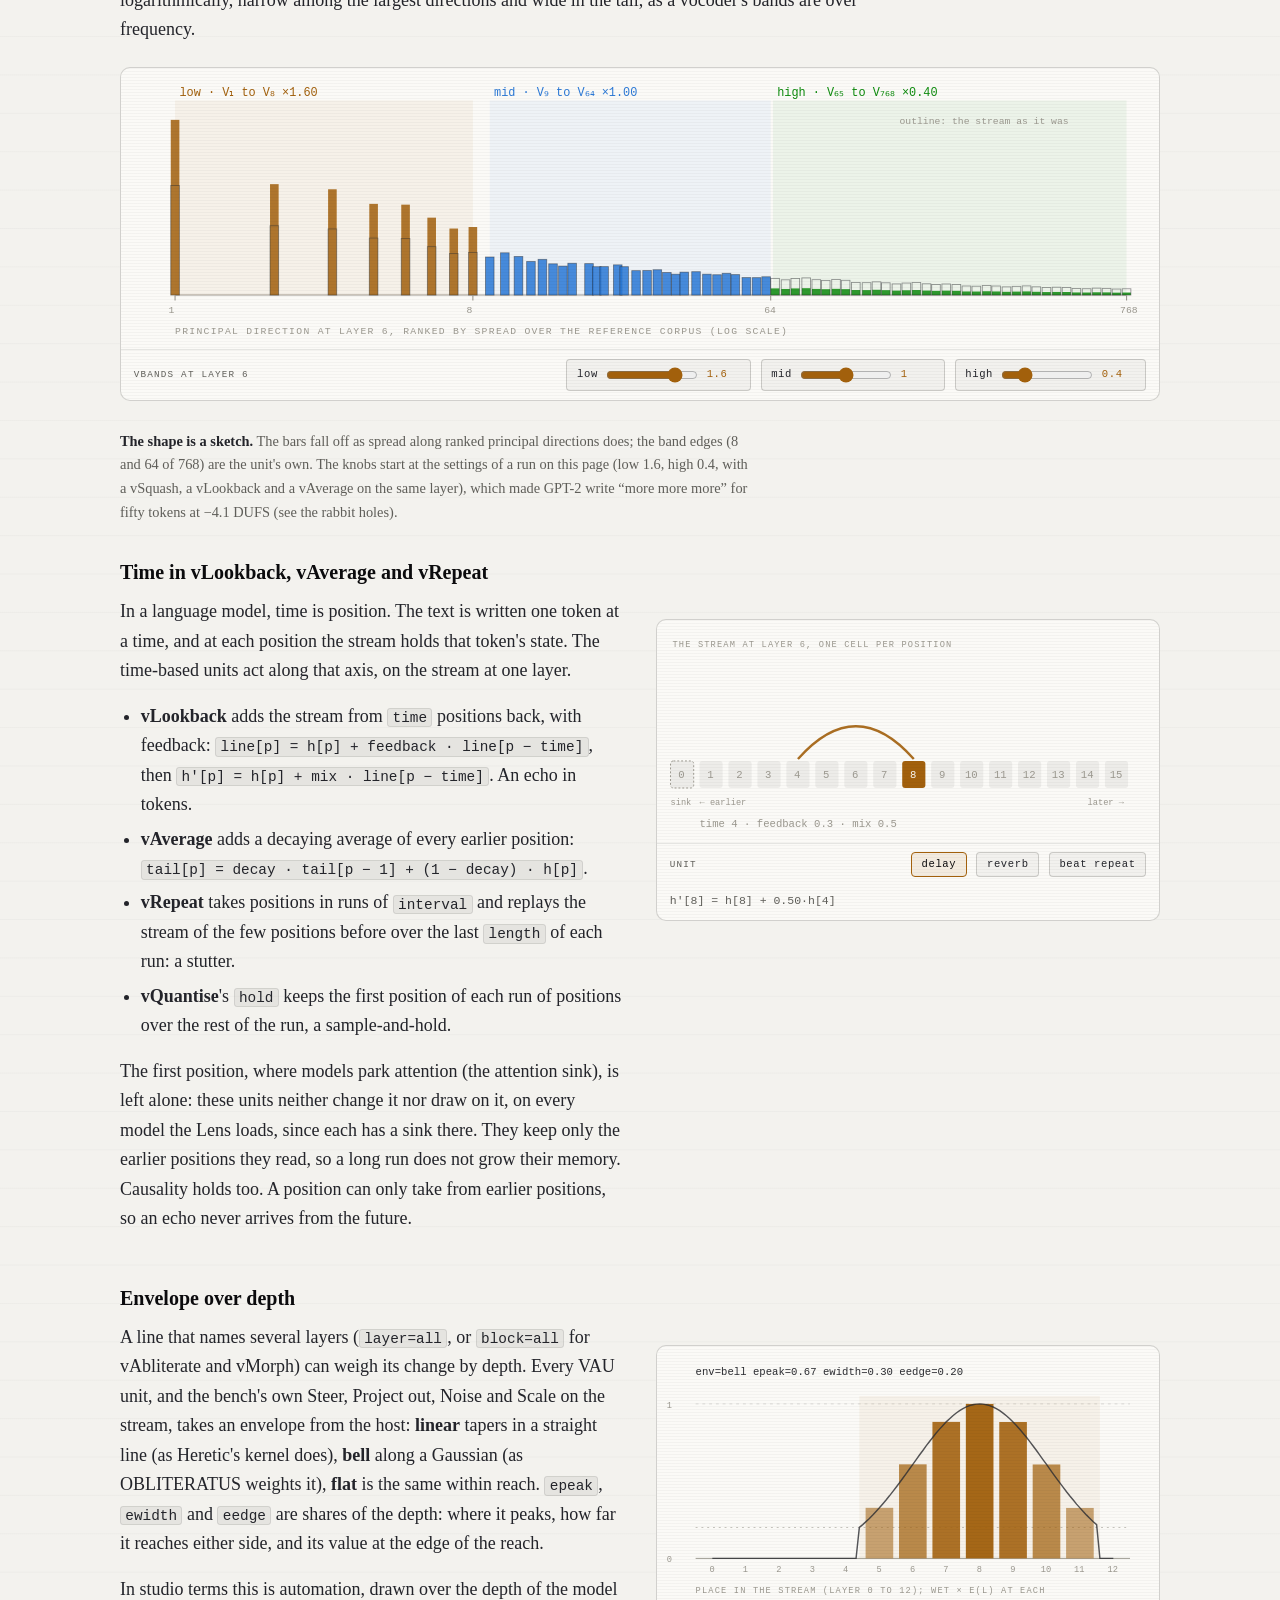
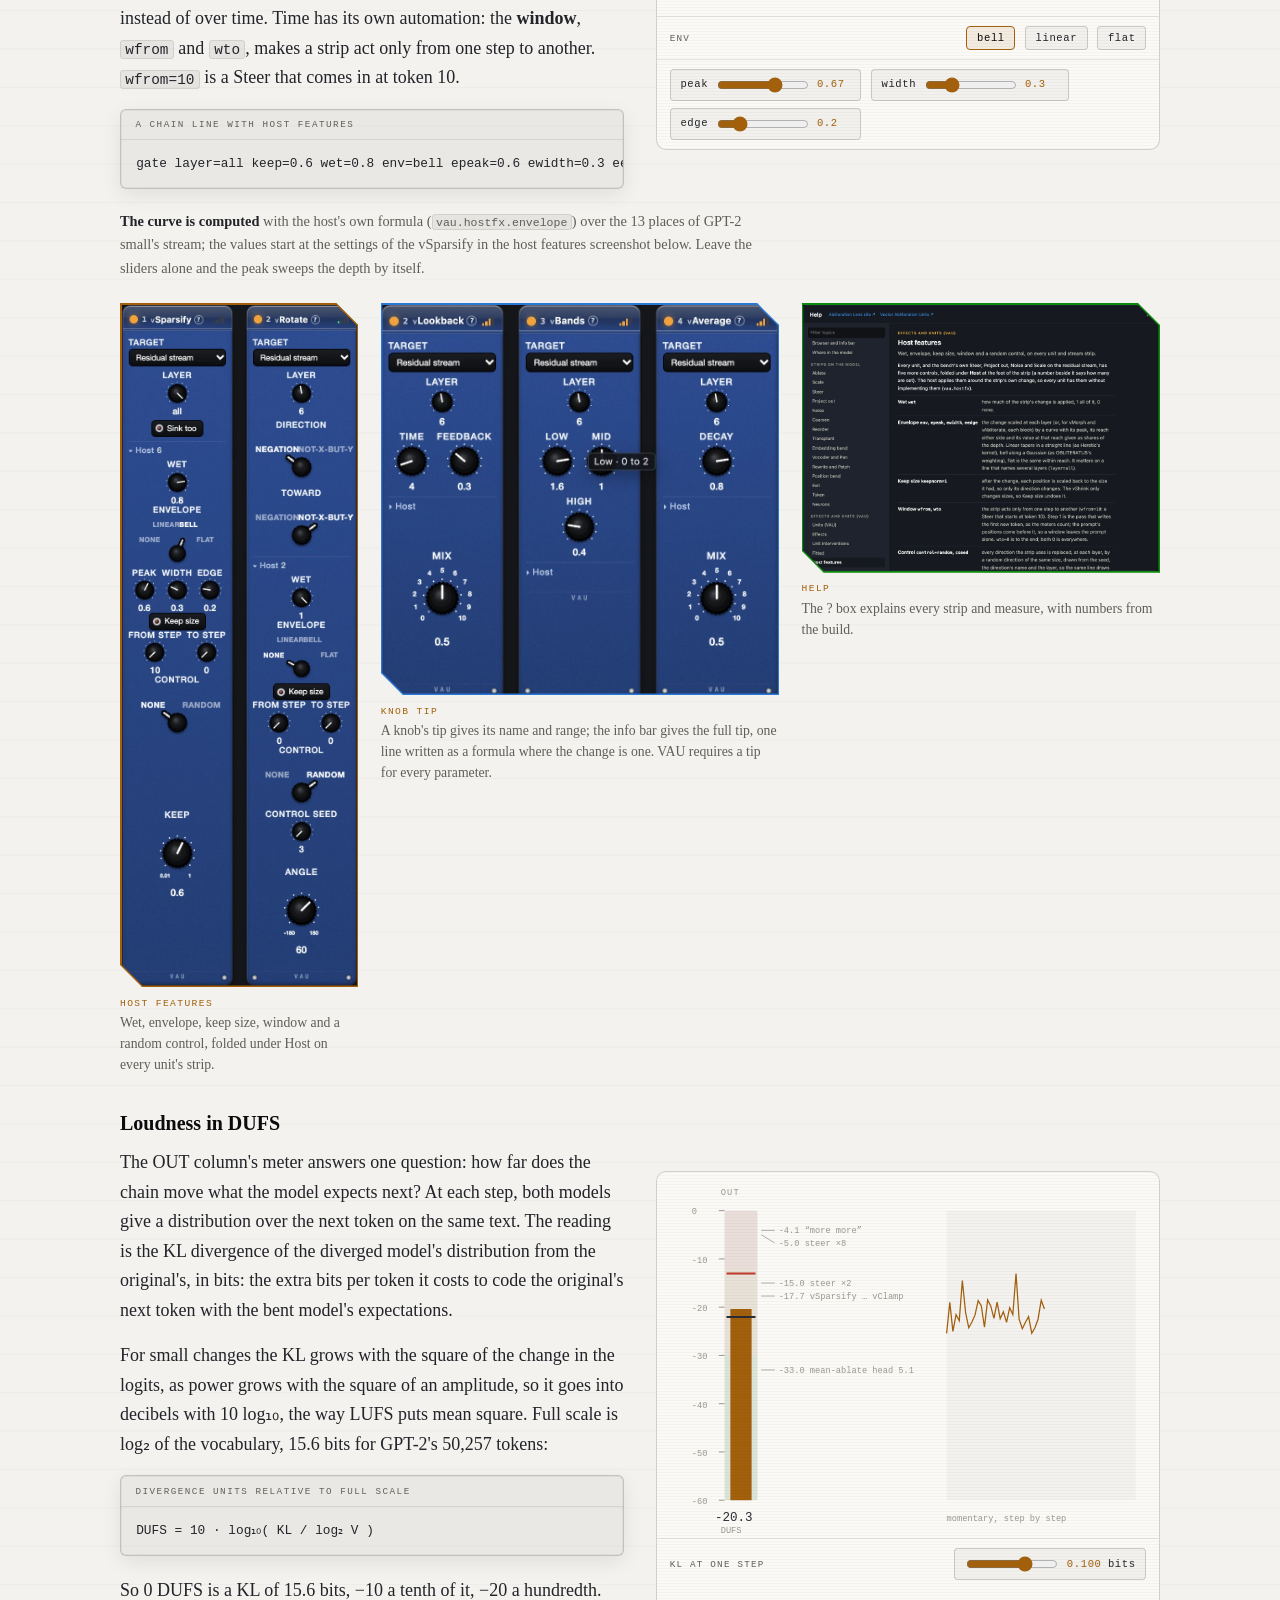
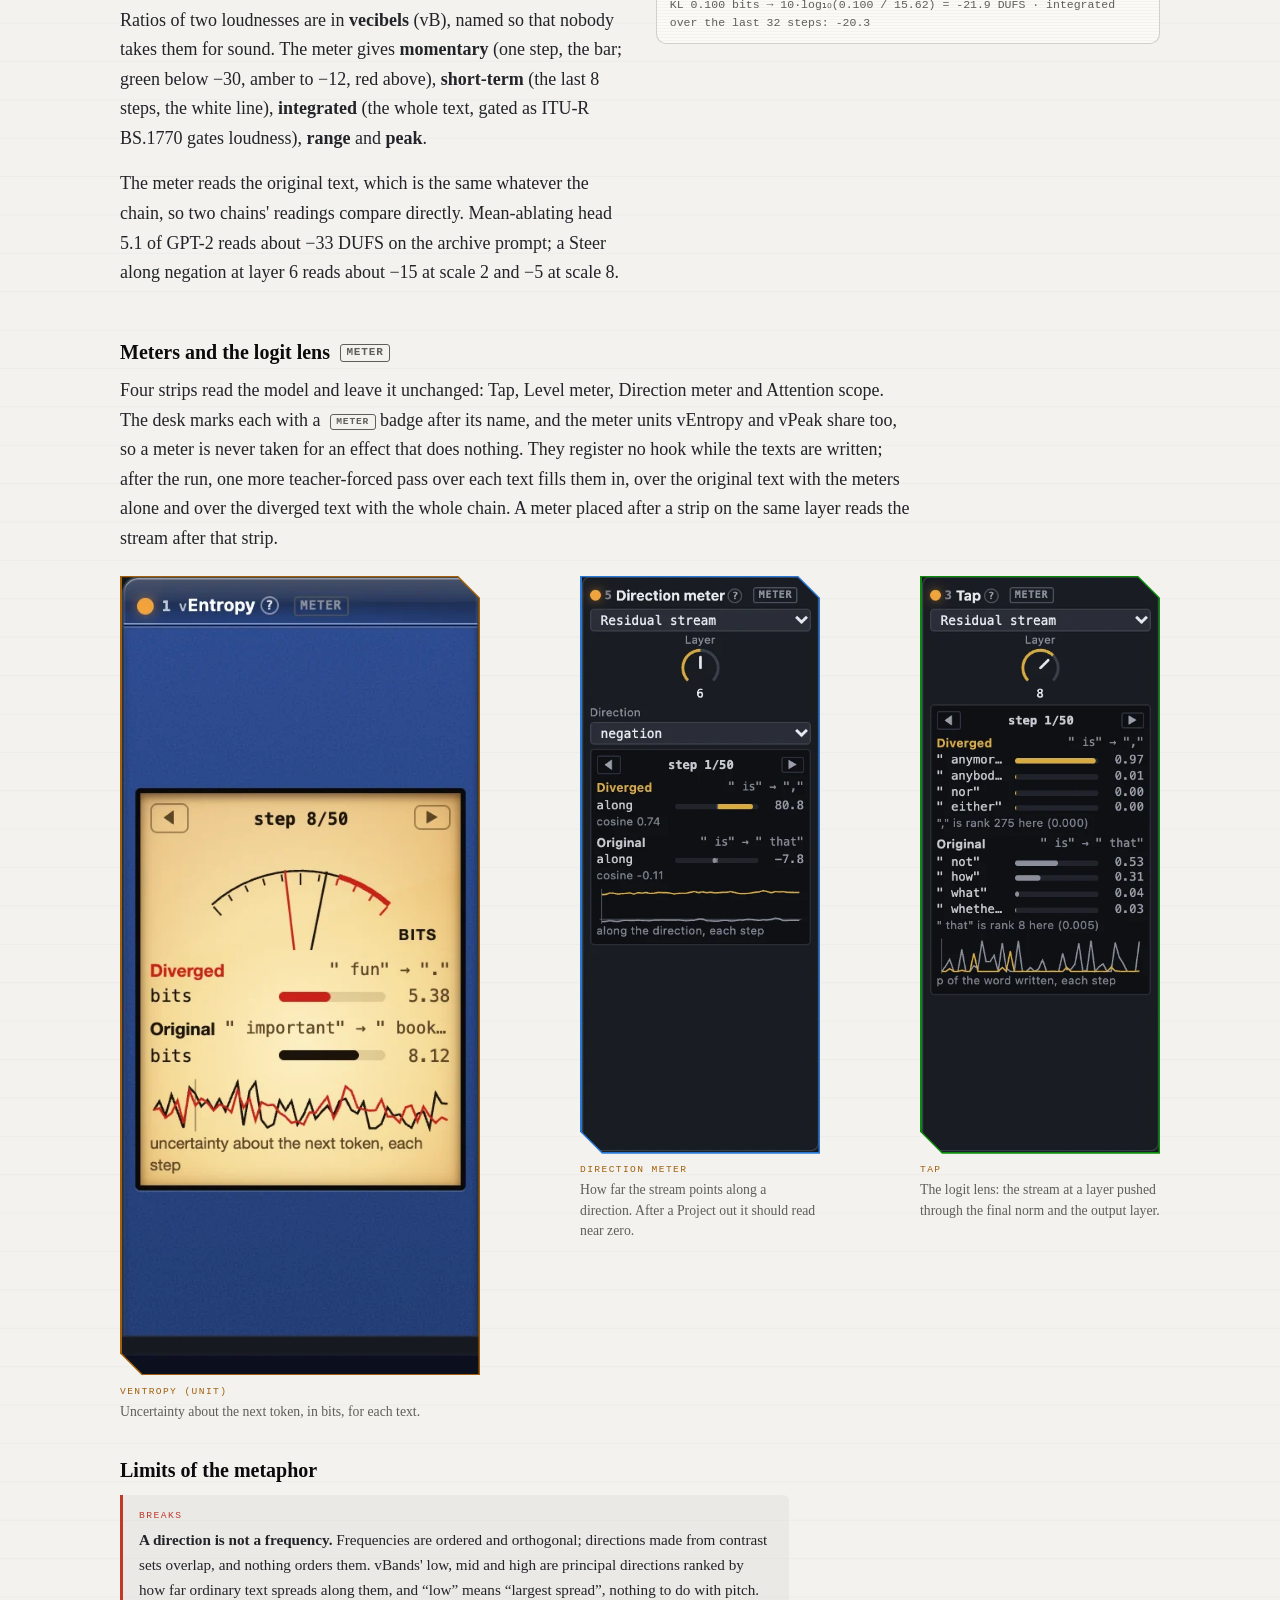
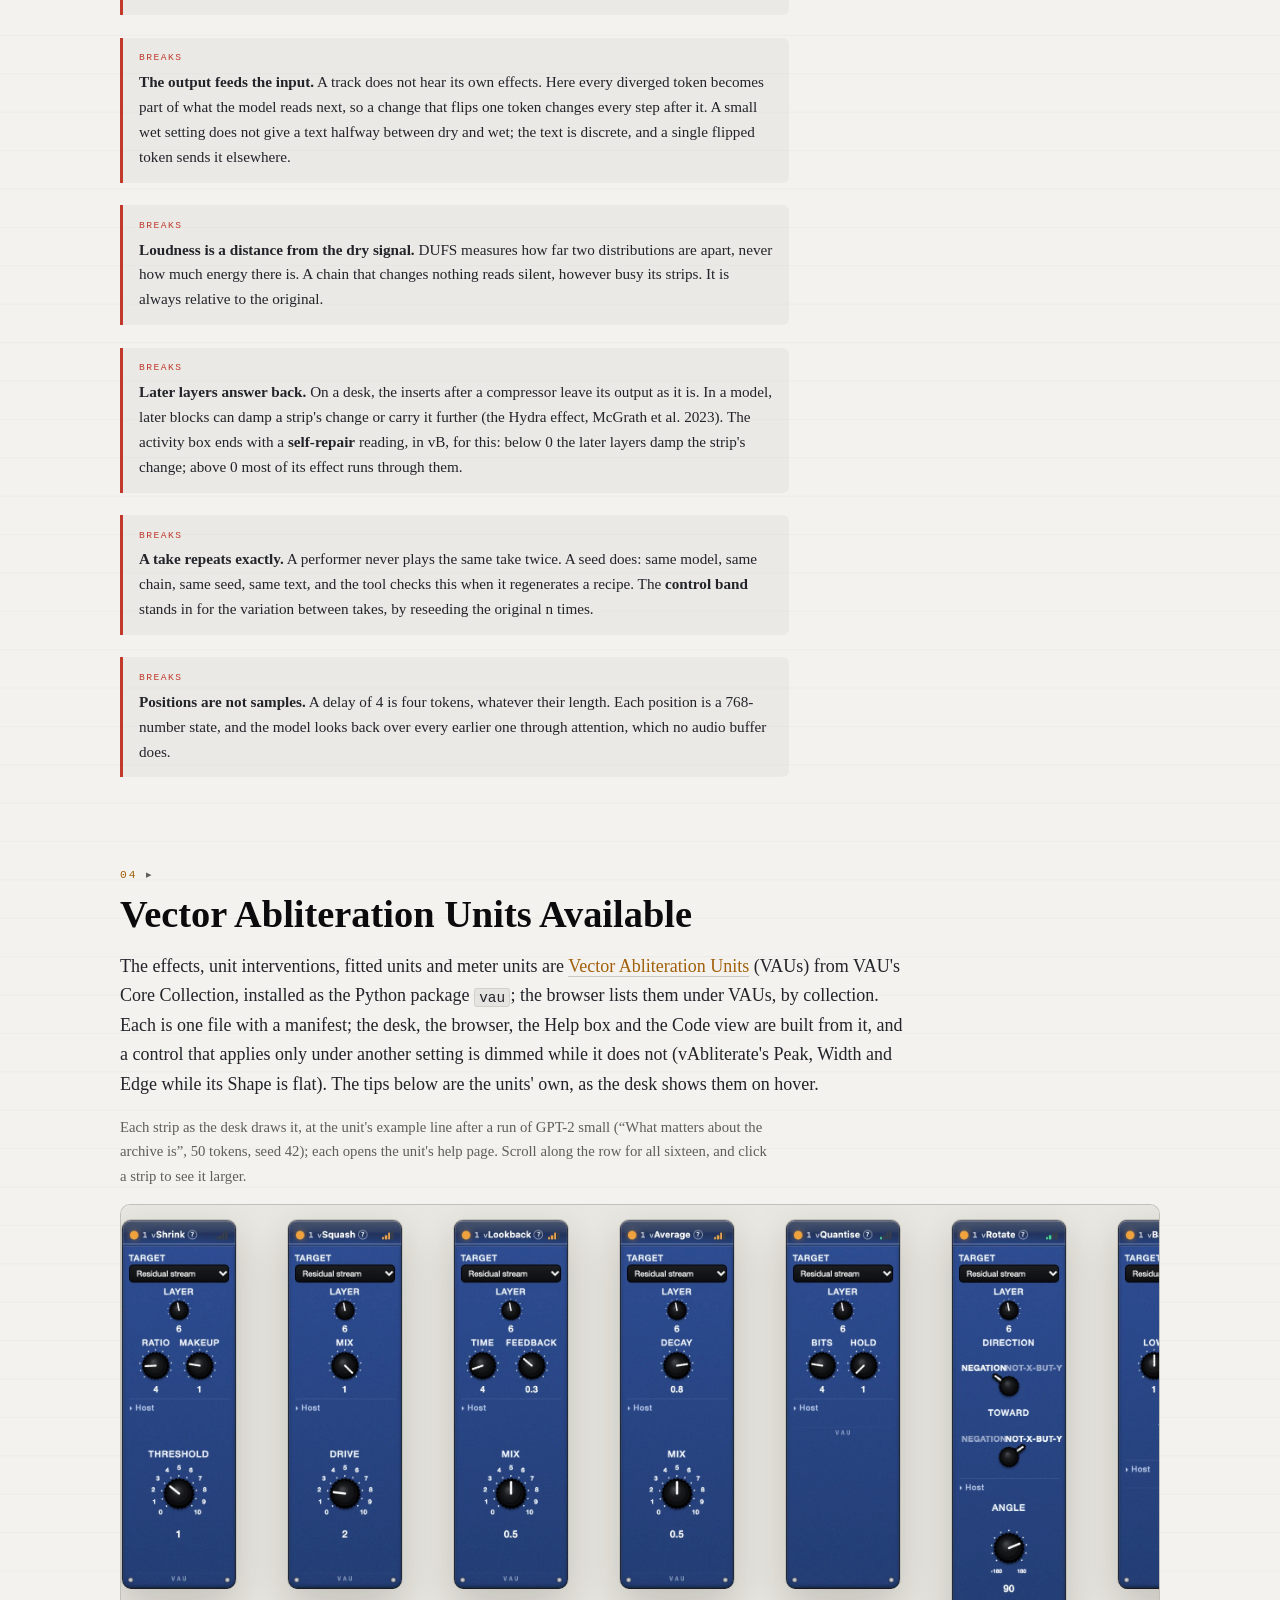
==== commit 3eca5f1f: "VAU 0.3.0 The pin moves to VAU 0.3.0 (03ea972). The units that keep earlier positions now keep only " ====
--- a/docs/index.html
+++ b/docs/index.html
@@ -57,7 +57,7 @@
     <path id="wave-wet" fill="none" stroke-width="1.6" class="s-acc"/>
   </svg>
   <div class="wrap hero-inner">
-    <span class="kicker">Vector Lab · instrument · alpha · version 0.1.18</span>
+    <span class="kicker">Vector Lab · instrument · alpha · version 0.1.17</span>
     <h1><span class="glitch" id="title" data-text="Abliteration Lens">Abliteration Lens</span></h1>
     <p class="tagline">A mixing desk for a language model's forward pass. Load an open-weight model, put strips on the desk, press <kbd>Space</kbd>, and read the text the bent model writes beside the text the unchanged model writes from the same prompt and the same seed. It runs on your own machine, and nothing leaves it.</p>
     <div class="hero-actions">
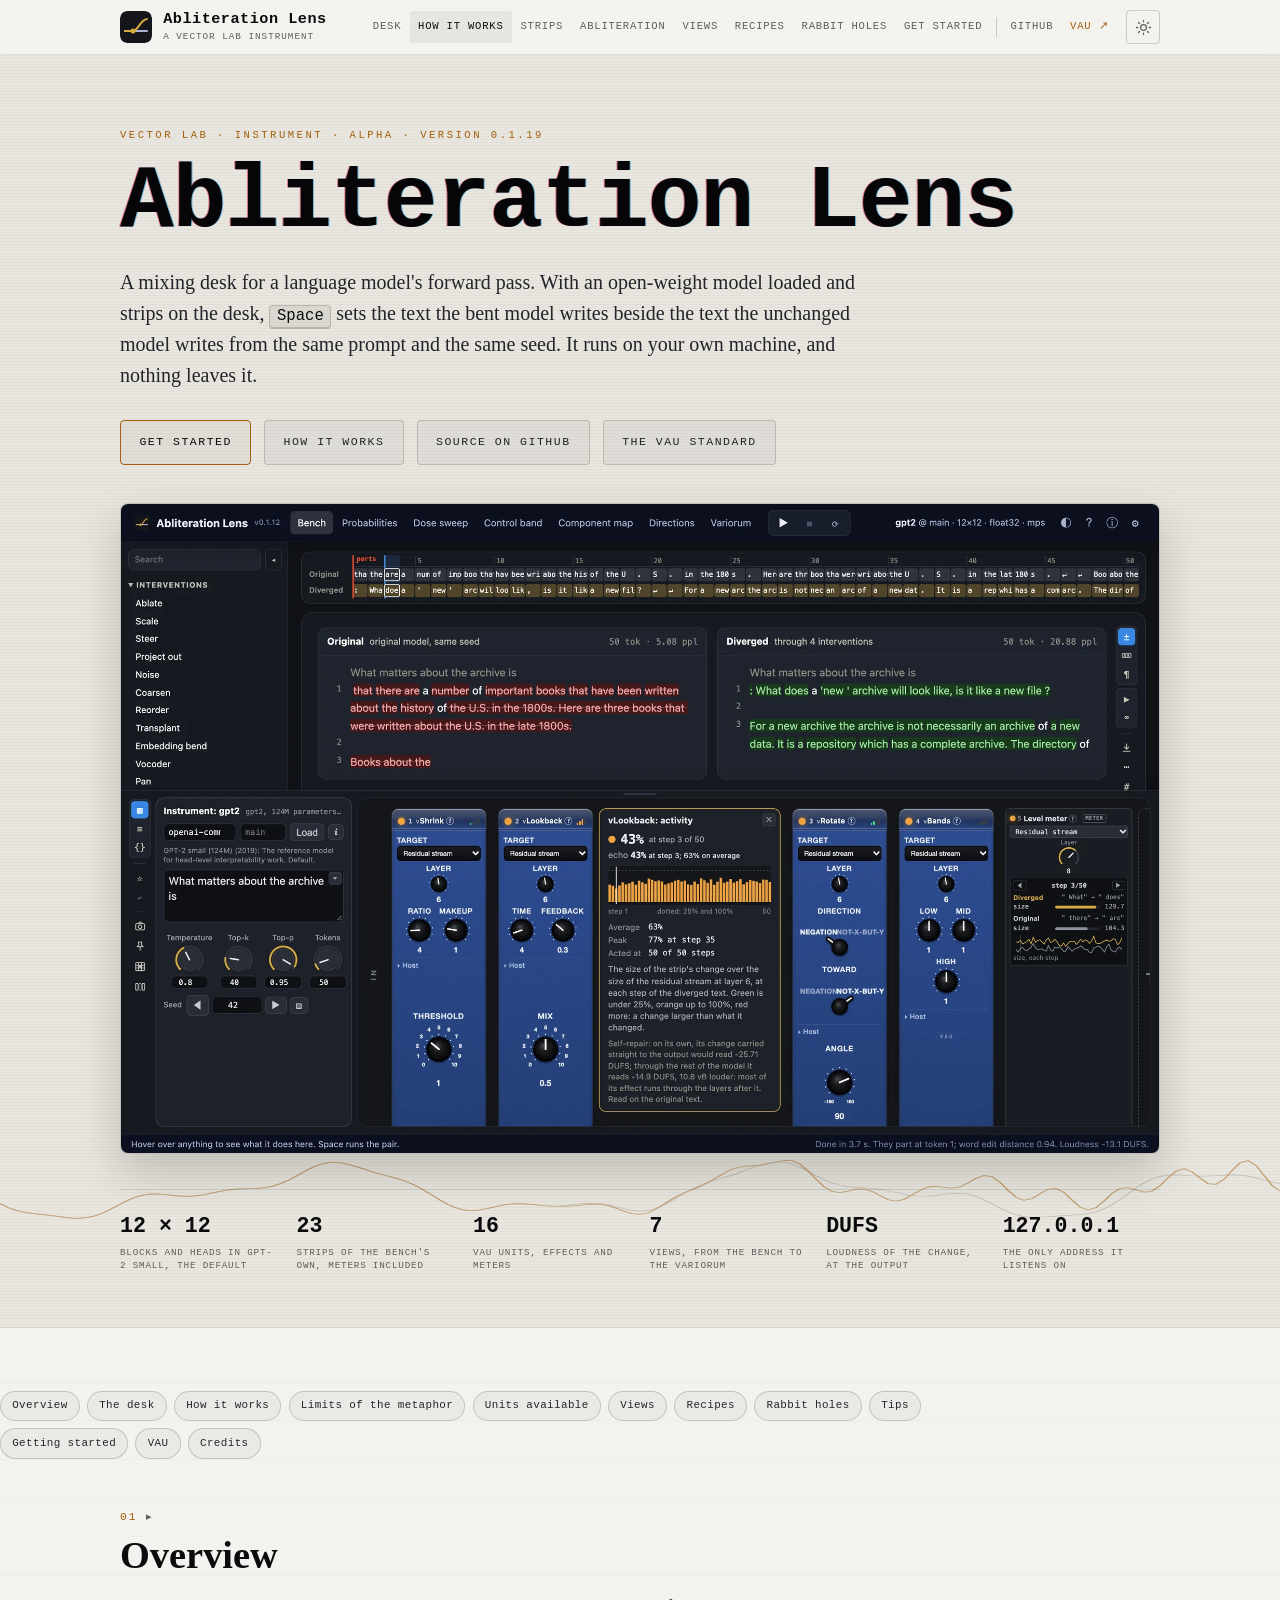
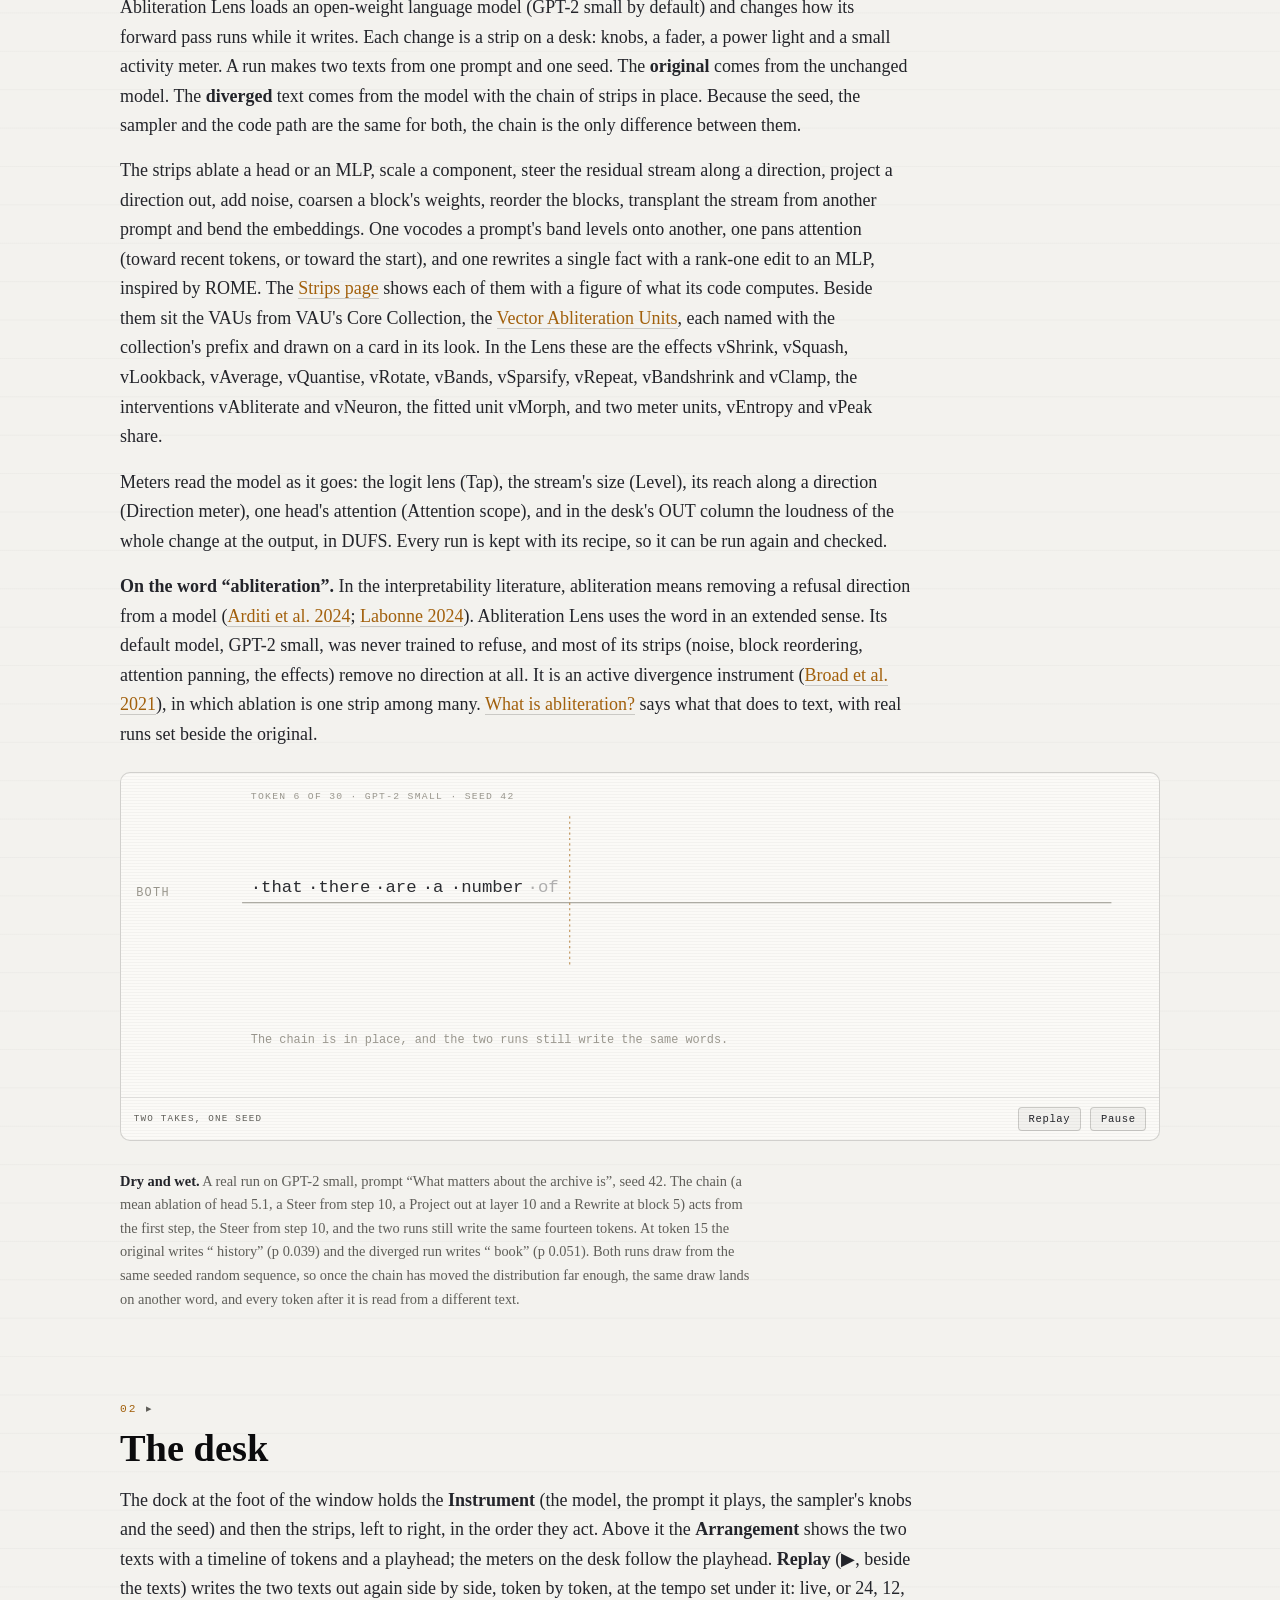
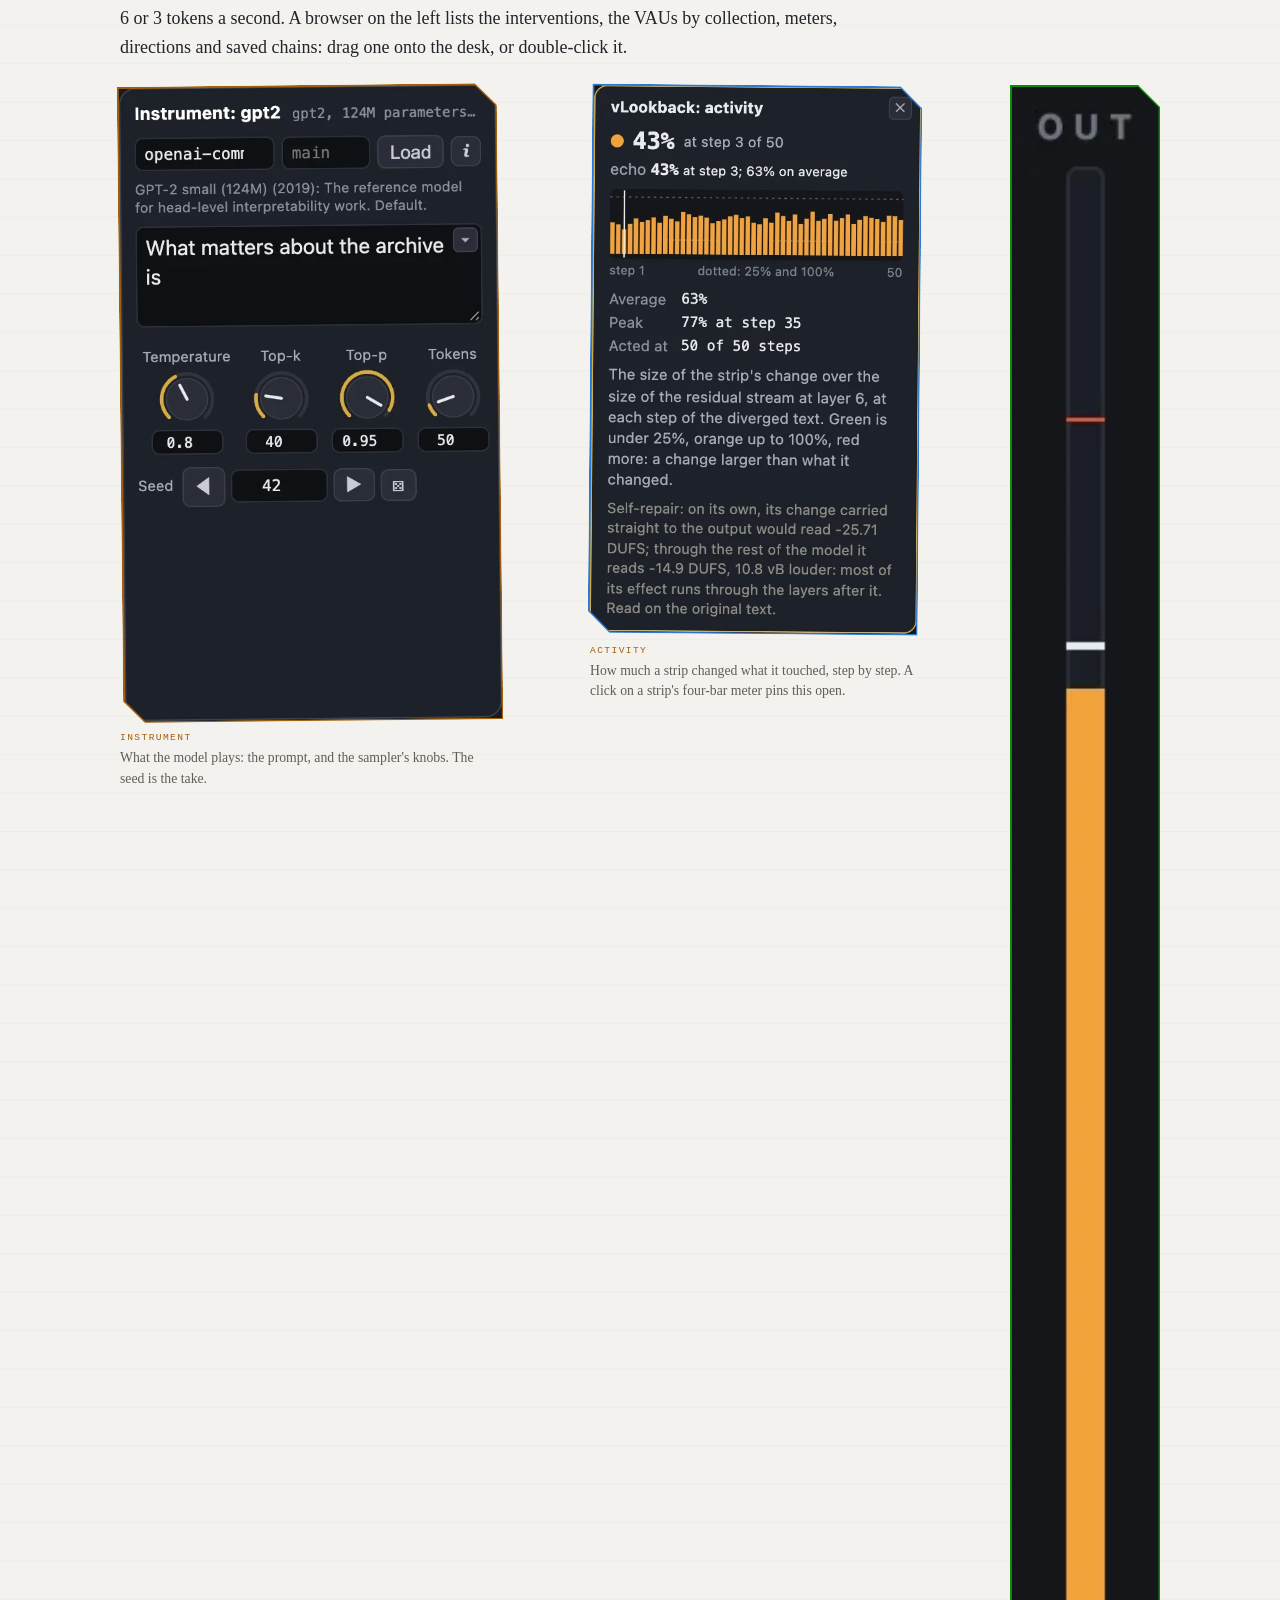
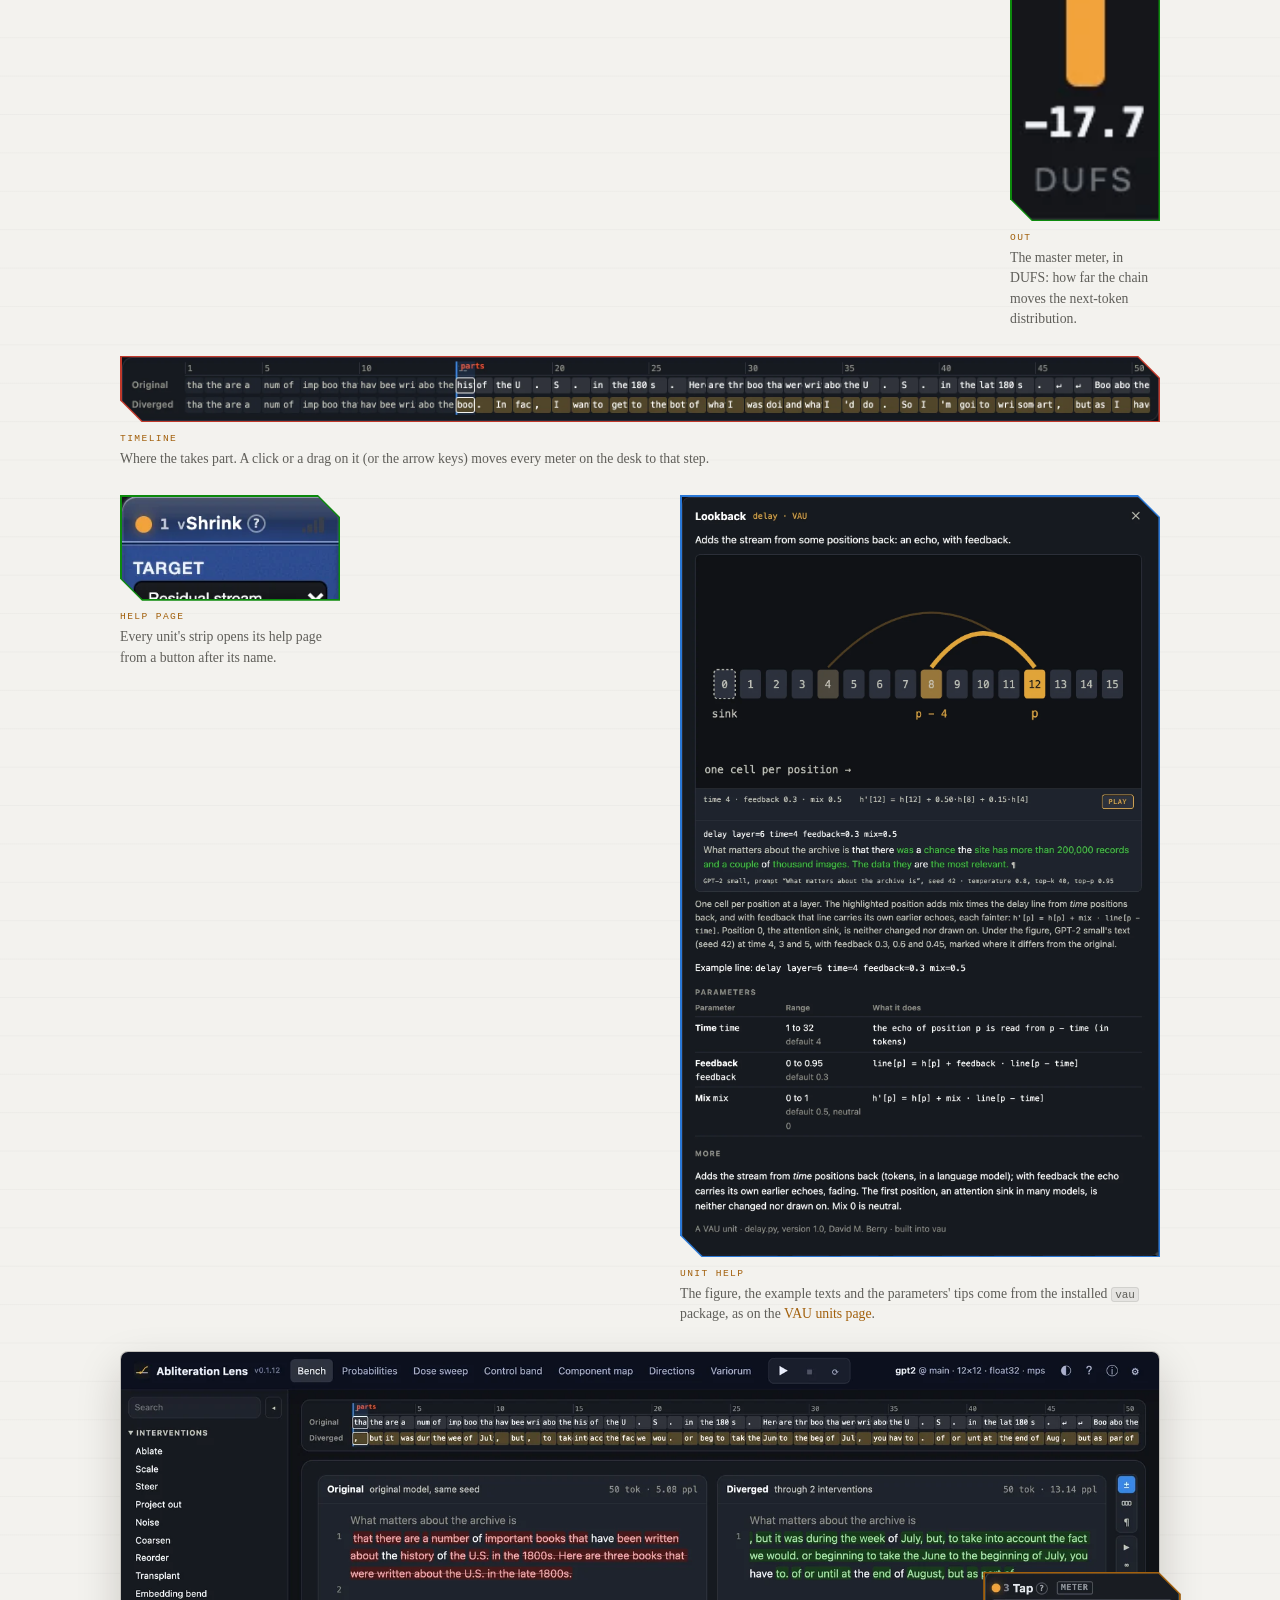
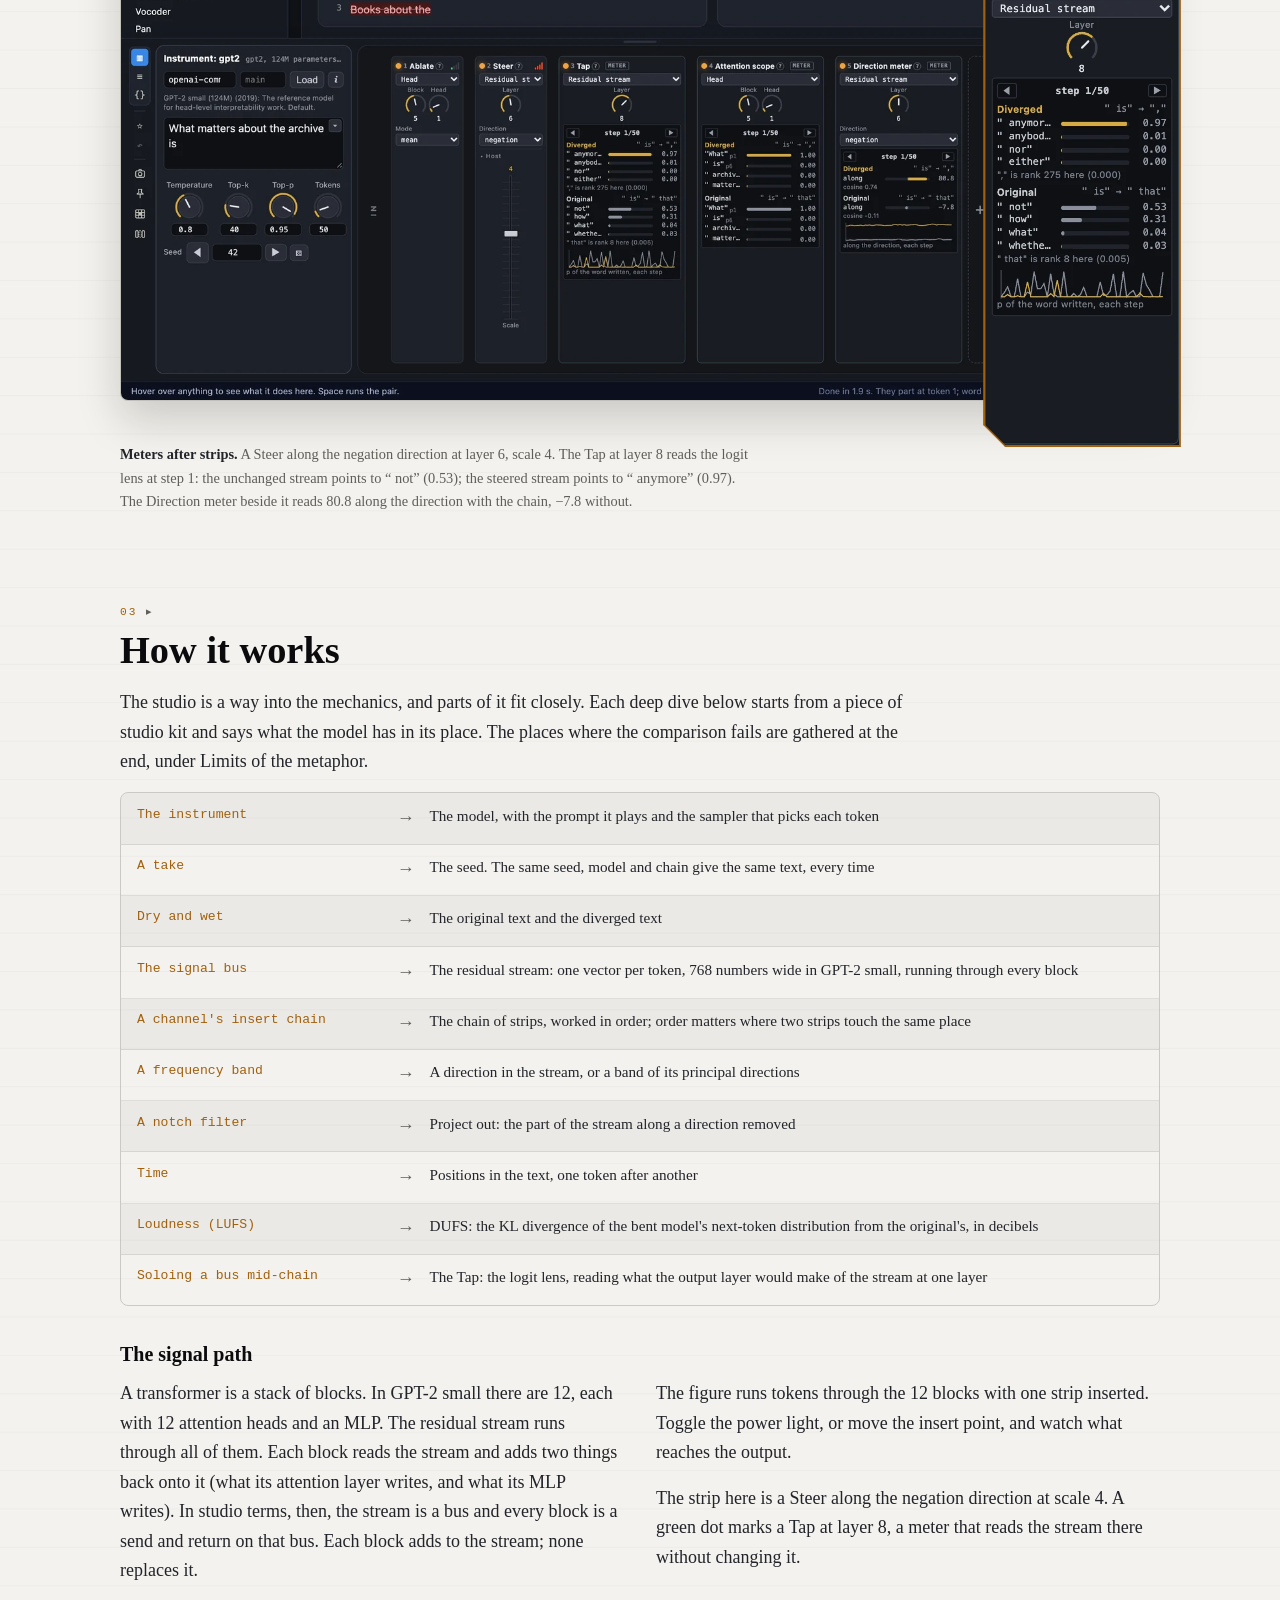
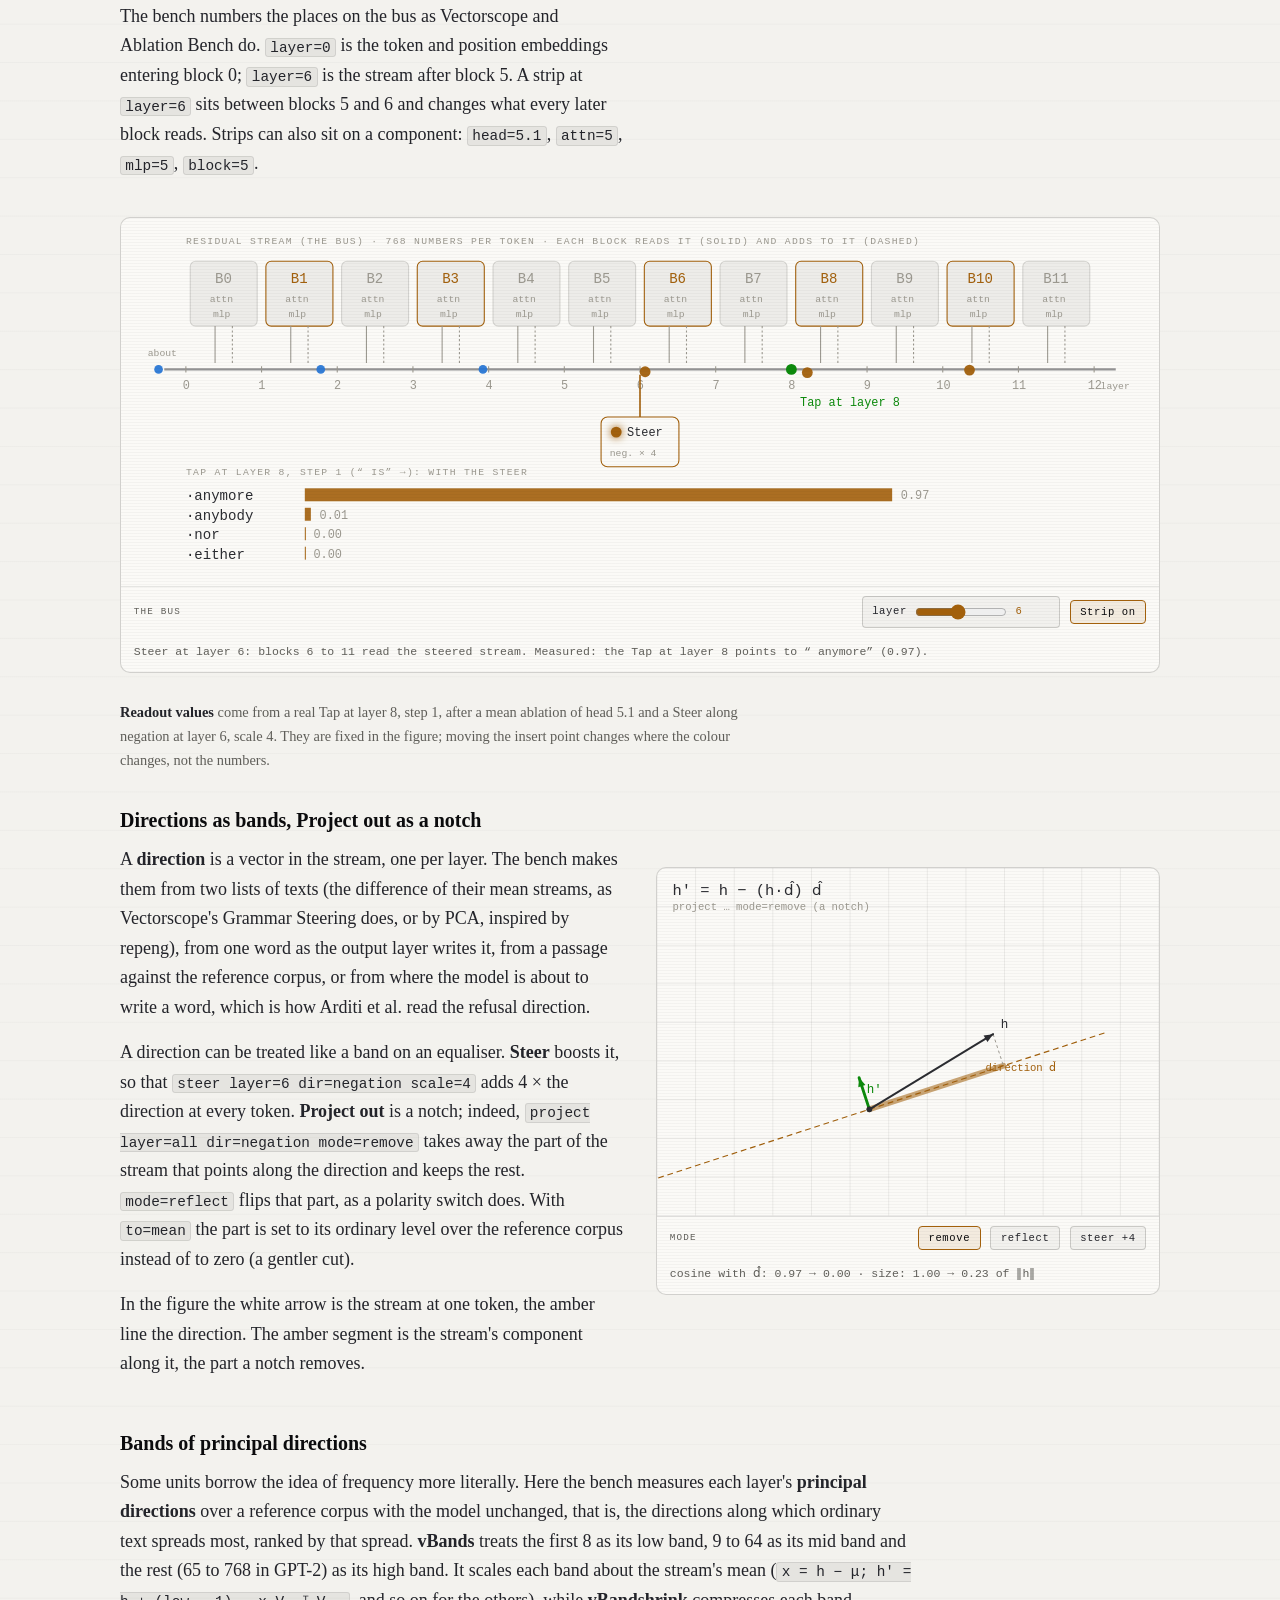
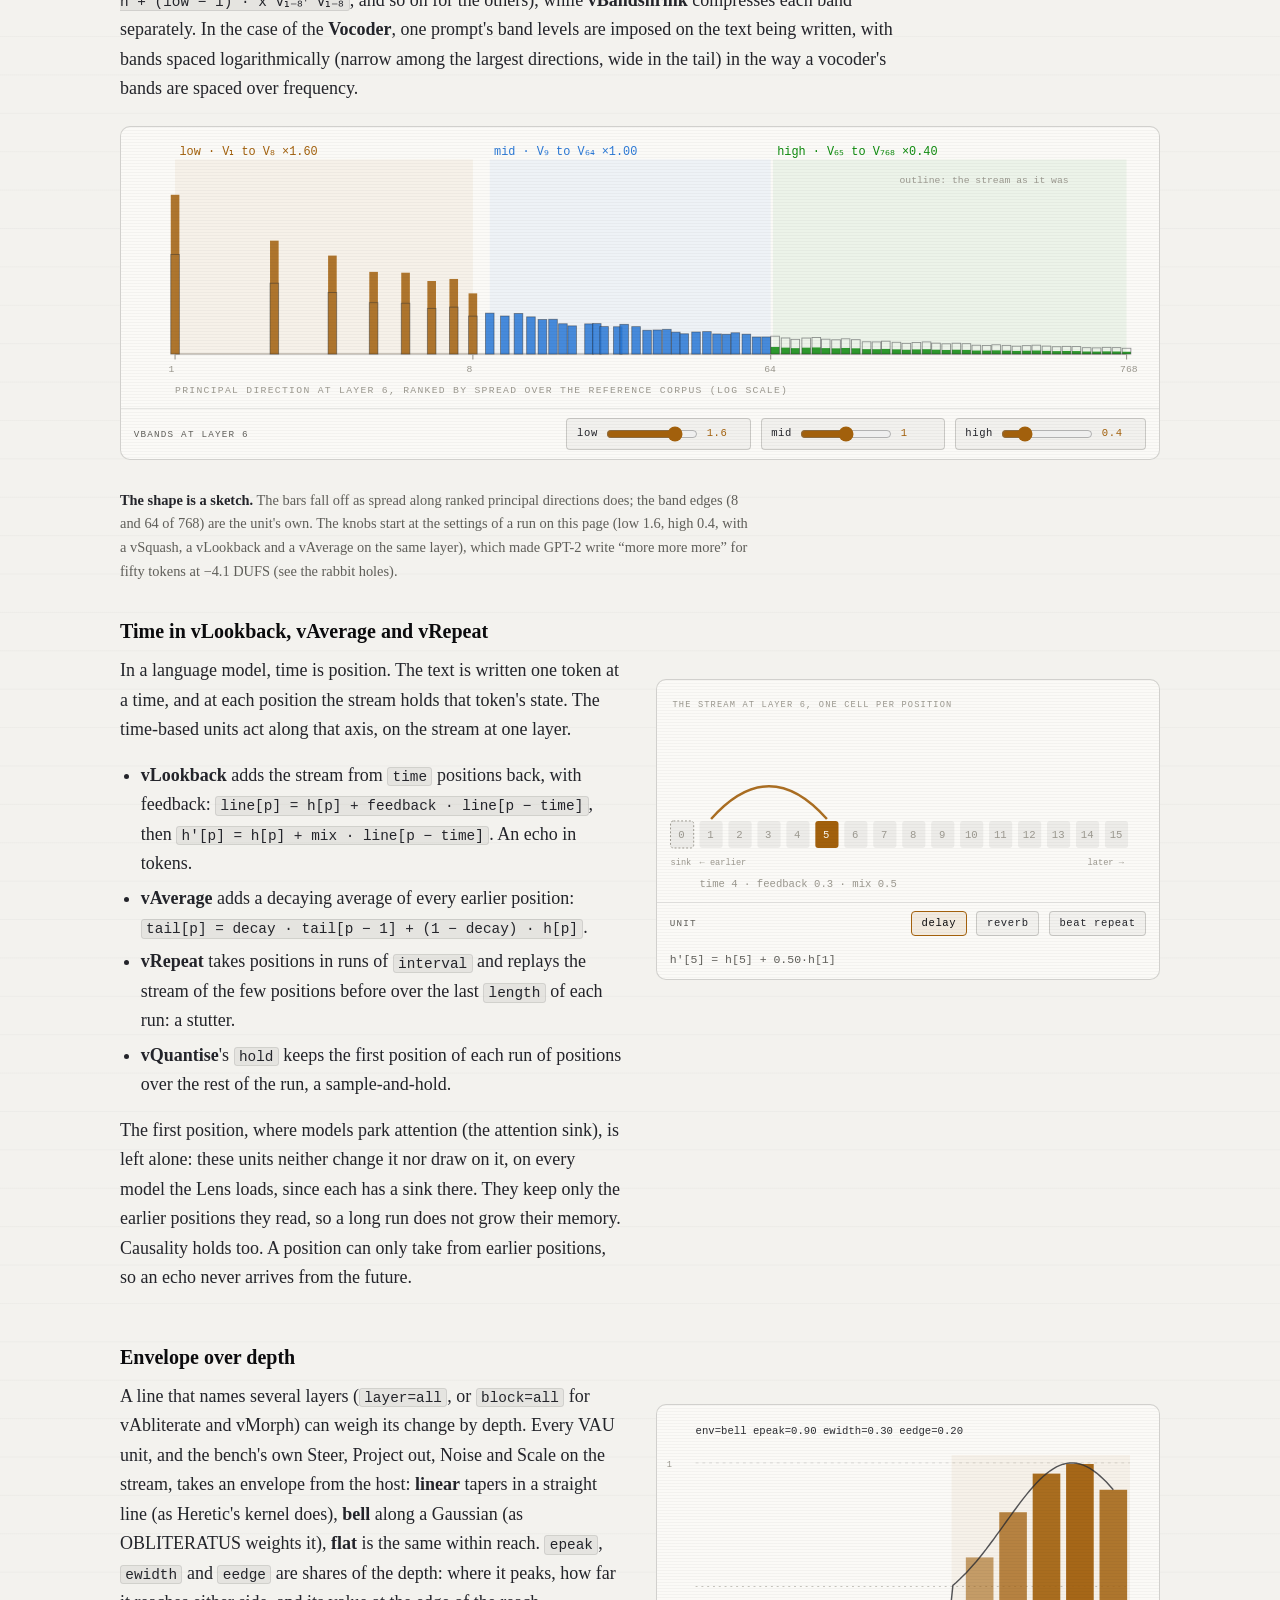
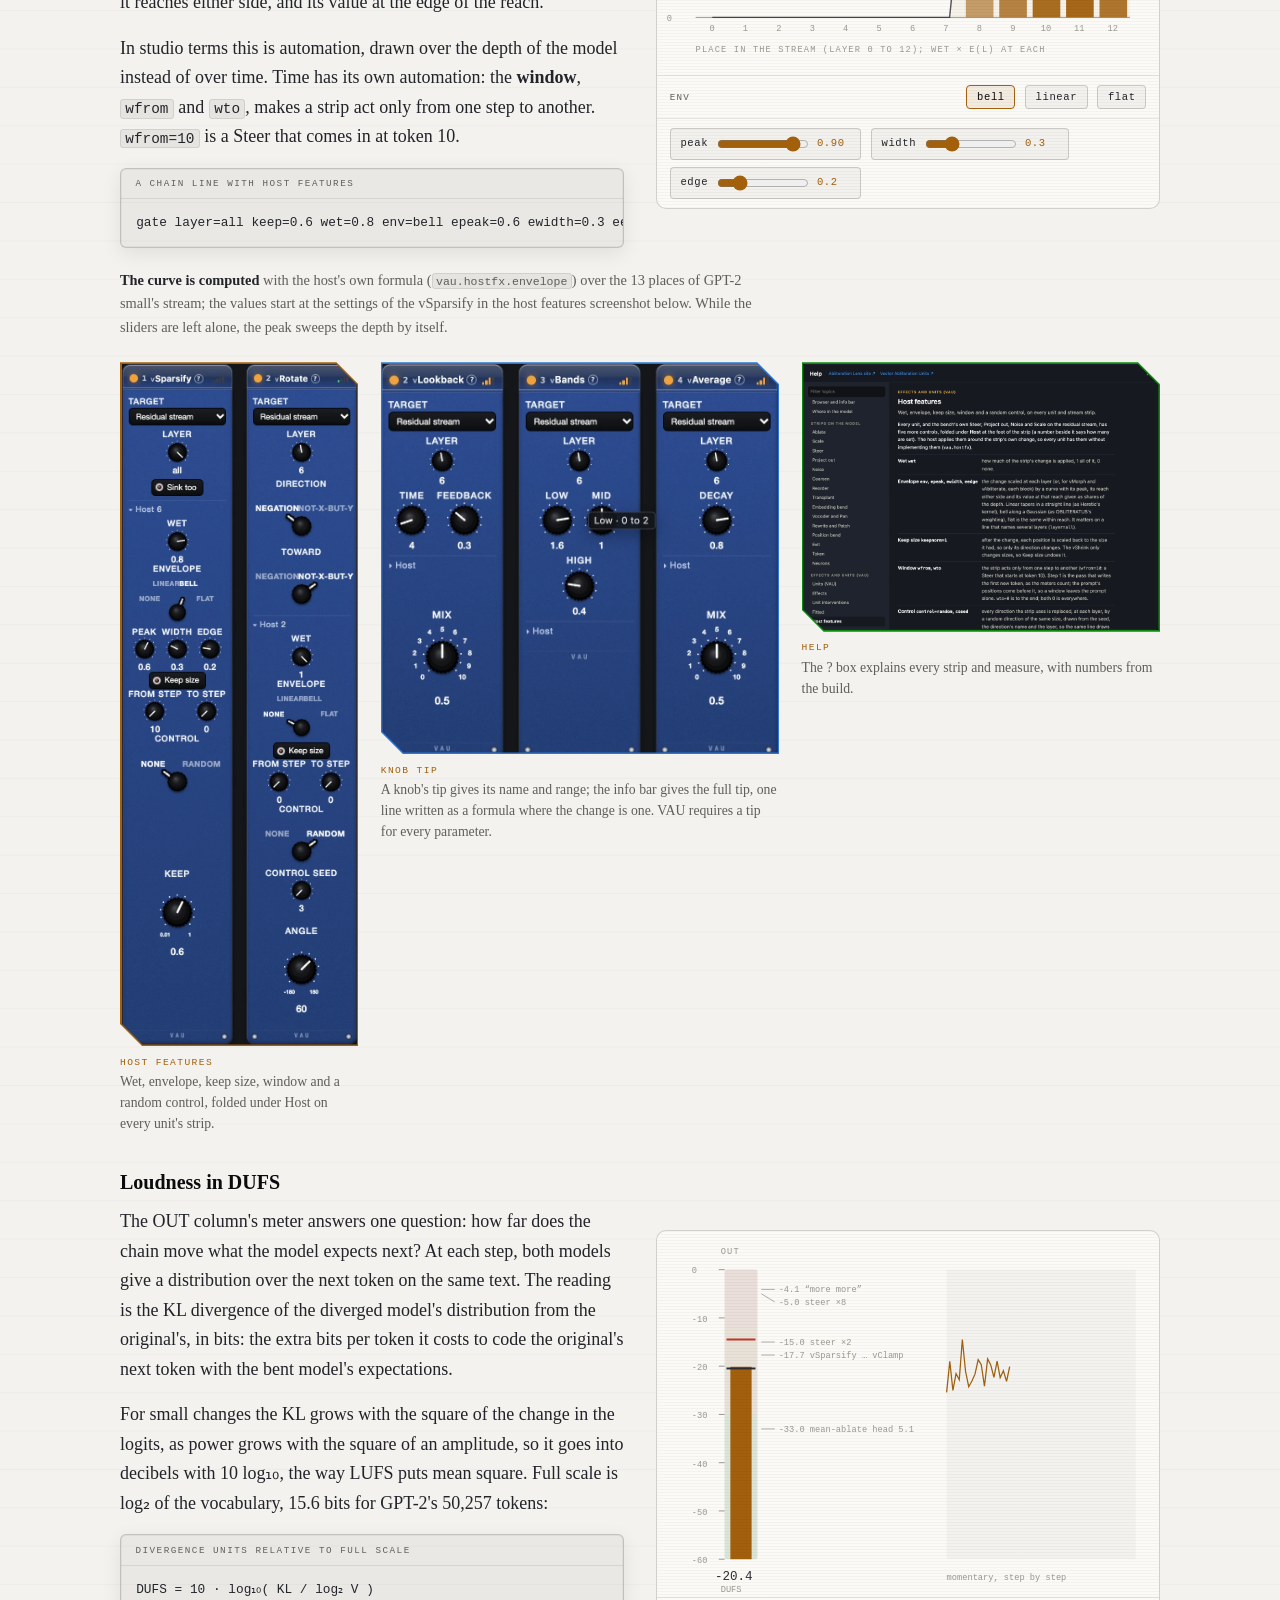
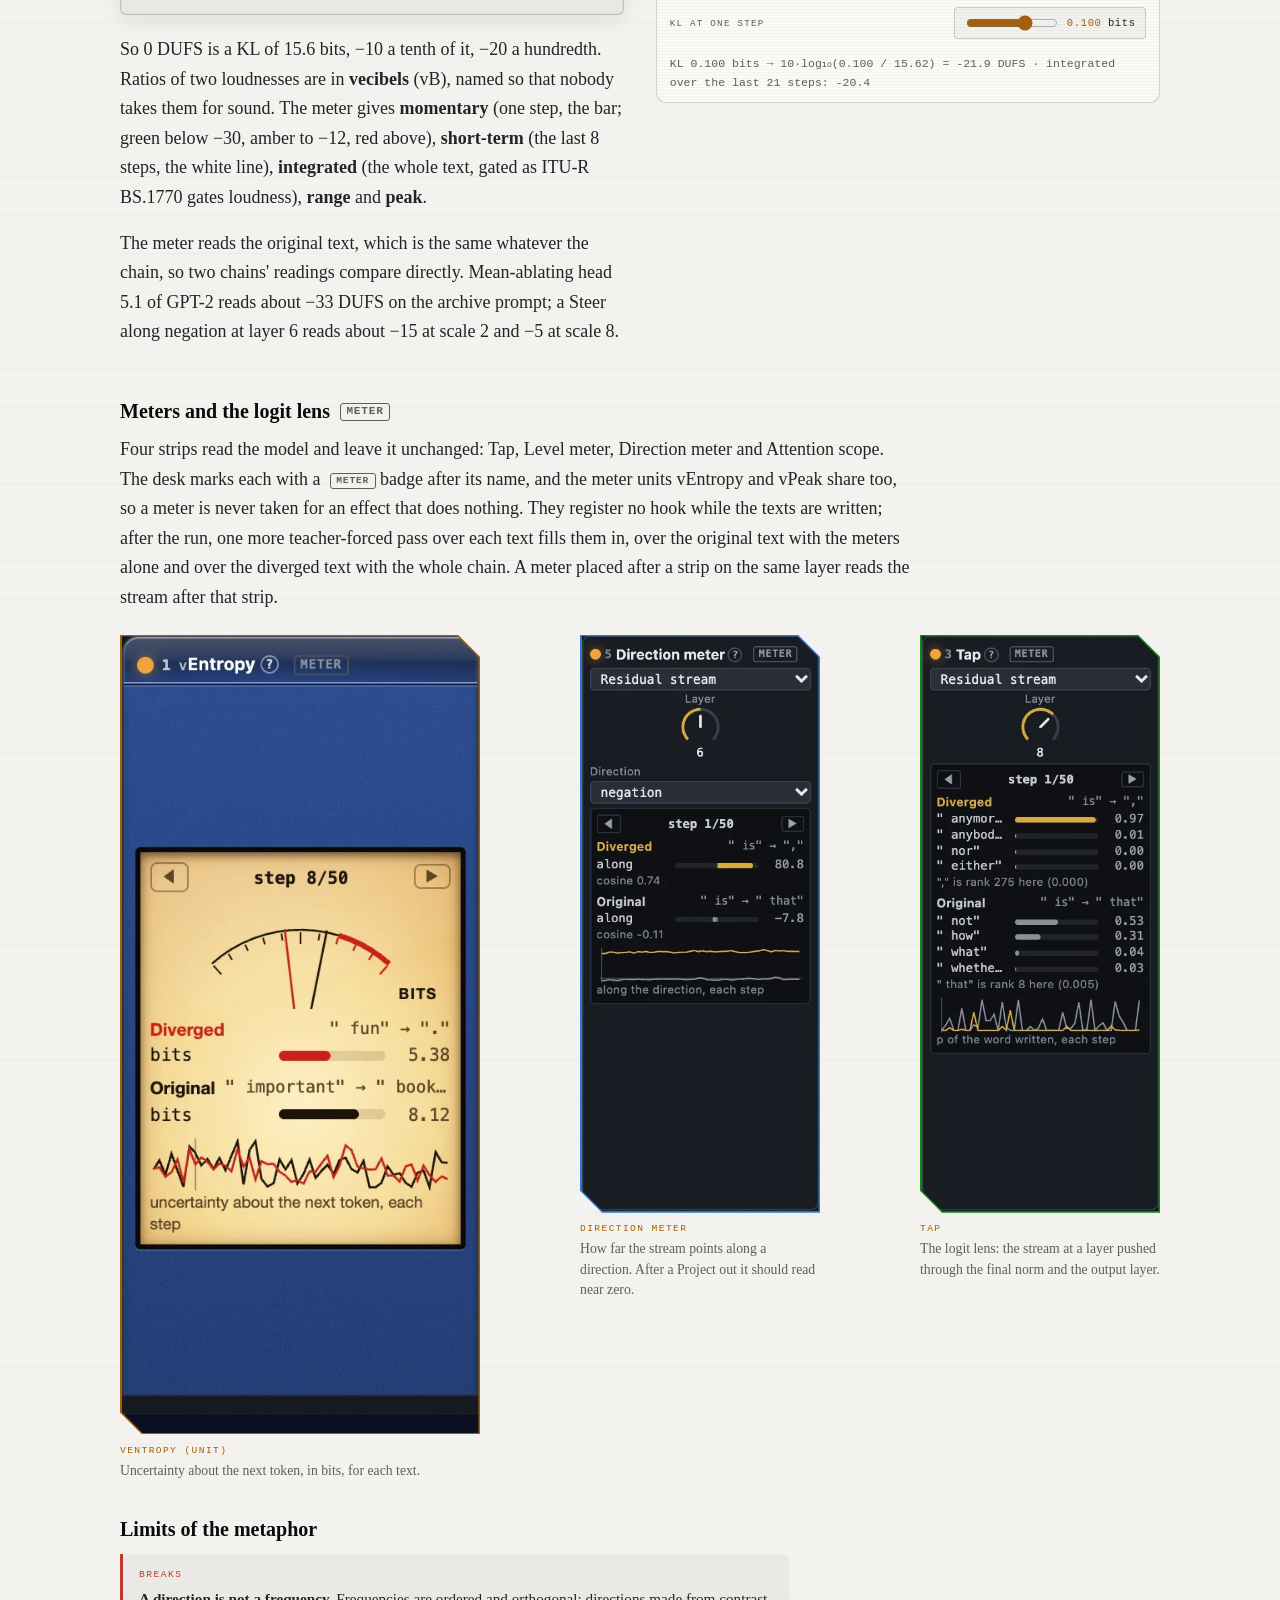
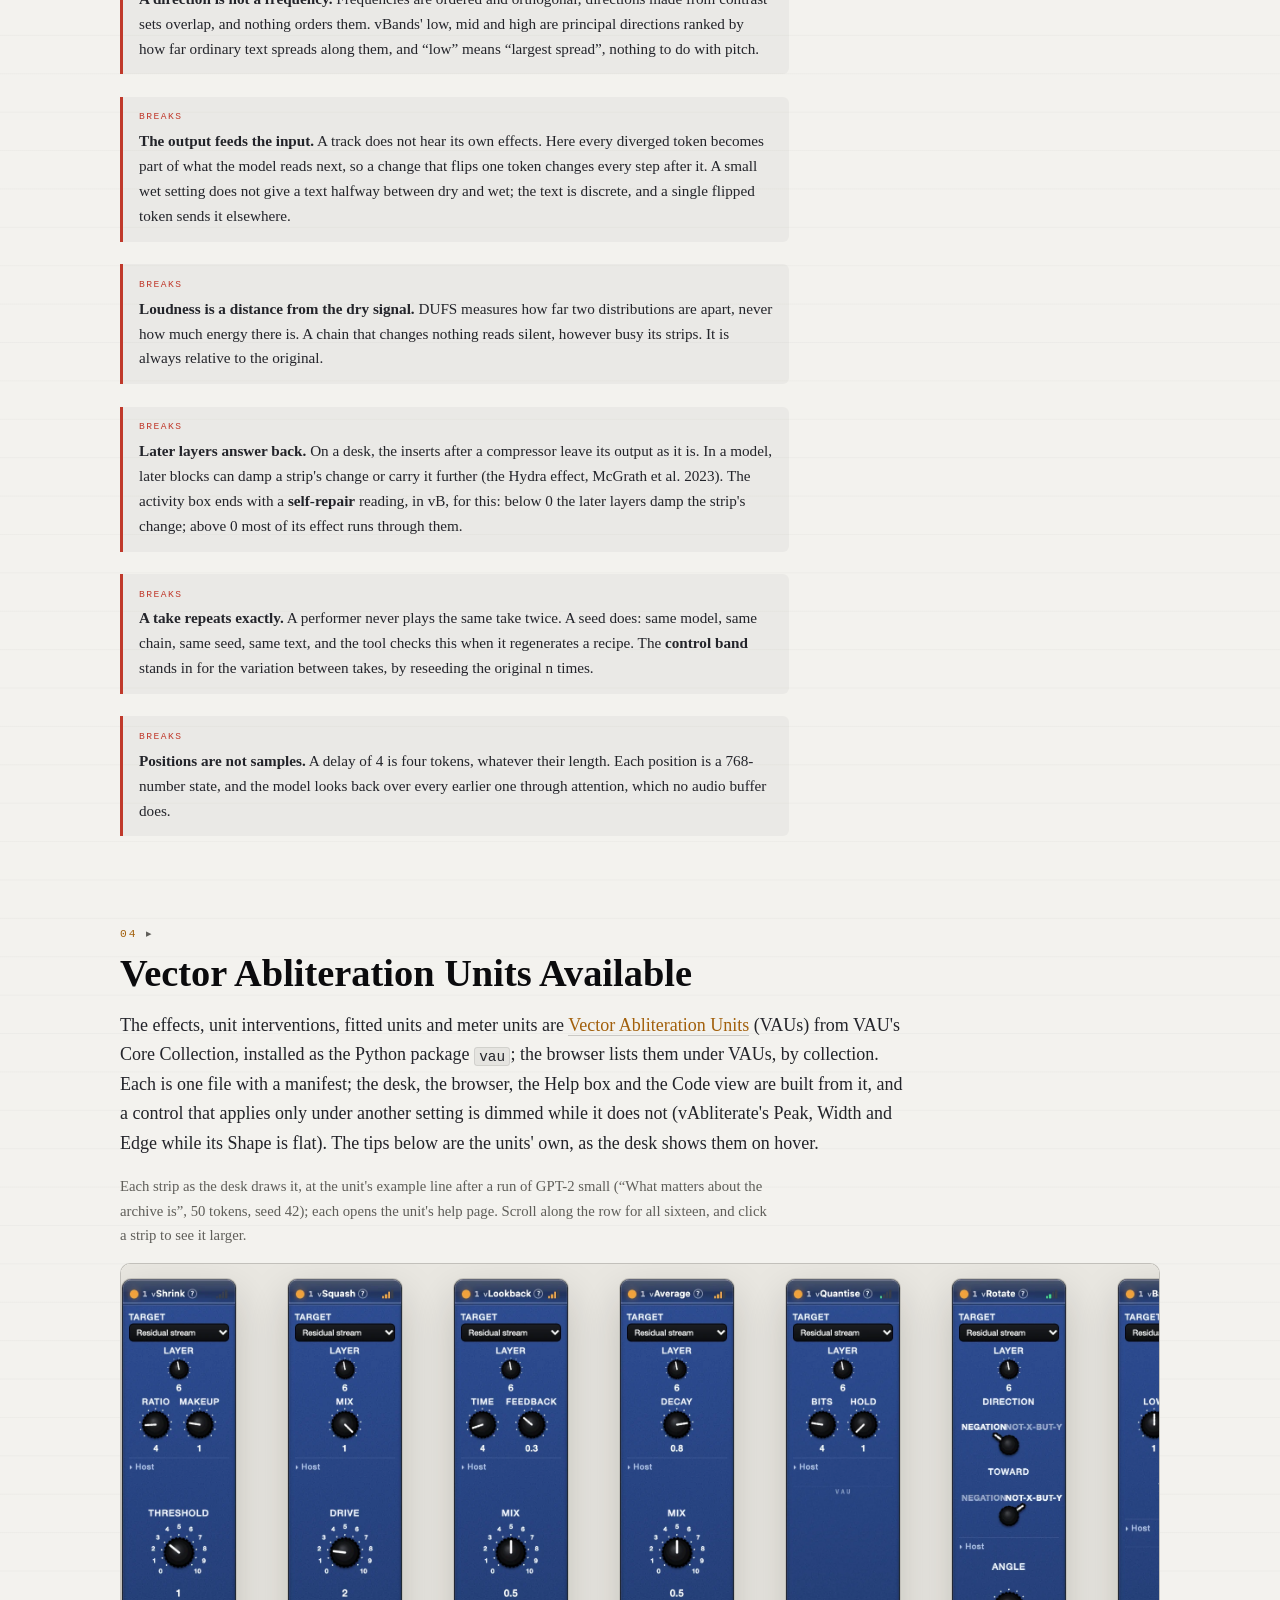
==== commit 4bba54fa: "Version 0.1.19" ====
--- a/docs/index.html
+++ b/docs/index.html
@@ -57,9 +57,9 @@
     <path id="wave-wet" fill="none" stroke-width="1.6" class="s-acc"/>
   </svg>
   <div class="wrap hero-inner">
-    <span class="kicker">Vector Lab · instrument · alpha · version 0.1.17</span>
+    <span class="kicker">Vector Lab · instrument · alpha · version 0.1.19</span>
     <h1><span class="glitch" id="title" data-text="Abliteration Lens">Abliteration Lens</span></h1>
-    <p class="tagline">A mixing desk for a language model's forward pass. Load an open-weight model, put strips on the desk, press <kbd>Space</kbd>, and read the text the bent model writes beside the text the unchanged model writes from the same prompt and the same seed. It runs on your own machine, and nothing leaves it.</p>
+    <p class="tagline">A mixing desk for a language model's forward pass. With an open-weight model loaded and strips on the desk, <kbd>Space</kbd> sets the text the bent model writes beside the text the unchanged model writes from the same prompt and the same seed. It runs on your own machine, and nothing leaves it.</p>
     <div class="hero-actions">
       <a class="btn btn-primary" href="#start">Get started</a>
       <a class="btn" href="#how">How it works</a>
@@ -94,7 +94,7 @@
     <span class="num">01</span>
     <h2>Overview</h2>
     <p class="lede">Abliteration Lens loads an open-weight language model (GPT-2 small by default) and changes how its forward pass runs while it writes. Each change is a strip on a desk: knobs, a fader, a power light and a small activity meter. A run makes two texts from one prompt and one seed. The <b>original</b> comes from the unchanged model. The <b>diverged</b> text comes from the model with the chain of strips in place. Because the seed, the sampler and the code path are the same for both, the chain is the only difference between them.</p>
-    <p>The strips ablate a head or an MLP, scale a component, steer the residual stream along a direction, project a direction out, add noise, coarsen a block's weights, reorder the blocks, transplant the stream from another prompt, bend the embeddings, vocode one prompt's band levels onto another, pan attention toward recent tokens or toward the start, and rewrite one fact with a rank-one edit to an MLP (inspired by ROME); the <a href="strips.html">Strips page</a> shows each one with a figure of what its code computes. Beside them sit the VAUs, <a href="https://vector-lab-tools.github.io/vector-abliteration-units/">Vector Abliteration Units</a> from VAU's Core Collection, each named with the collection's prefix and drawn on a card in its look: the effects vShrink, vSquash, vLookback, vAverage, vQuantise, vRotate, vBands, vSparsify, vRepeat, vBandshrink and vClamp, the interventions vAbliterate and vNeuron, the fitted unit vMorph, and the meter units vEntropy and vPeak share.</p>
+    <p>The strips ablate a head or an MLP, scale a component, steer the residual stream along a direction, project a direction out, add noise, coarsen a block's weights, reorder the blocks, transplant the stream from another prompt and bend the embeddings. One vocodes a prompt's band levels onto another, one pans attention (toward recent tokens, or toward the start), and one rewrites a single fact with a rank-one edit to an MLP, inspired by ROME. The <a href="strips.html">Strips page</a> shows each of them with a figure of what its code computes. Beside them sit the VAUs from VAU's Core Collection, the <a href="https://vector-lab-tools.github.io/vector-abliteration-units/">Vector Abliteration Units</a>, each named with the collection's prefix and drawn on a card in its look. In the Lens these are the effects vShrink, vSquash, vLookback, vAverage, vQuantise, vRotate, vBands, vSparsify, vRepeat, vBandshrink and vClamp, the interventions vAbliterate and vNeuron, the fitted unit vMorph, and two meter units, vEntropy and vPeak share.</p>
     <p>Meters read the model as it goes: the logit lens (Tap), the stream's size (Level), its reach along a direction (Direction meter), one head's attention (Attention scope), and in the desk's OUT column the loudness of the whole change at the output, in DUFS. Every run is kept with its recipe, so it can be run again and checked.</p>
     <p><b>On the word “abliteration”.</b> In the interpretability literature, abliteration means removing a refusal direction from a model (<a href="https://arxiv.org/abs/2406.11717">Arditi et al. 2024</a>; <a href="https://huggingface.co/blog/mlabonne/abliteration">Labonne 2024</a>). Abliteration Lens uses the word in an extended sense. Its default model, GPT-2 small, was never trained to refuse, and most of its strips (noise, block reordering, attention panning, the effects) remove no direction at all. It is an active divergence instrument (<a href="https://arxiv.org/abs/2107.05599">Broad et al. 2021</a>), in which ablation is one strip among many. <a href="abliteration.html">What is abliteration?</a> says what that does to text, with real runs set beside the original.</p>
 
@@ -118,7 +118,7 @@
       </figure>
       <figure class="clip blue tilt2" style="--w:260px;--mw:330px">
         <a class="shot" href="img/c-activity.webp" data-cap="The vLookback's activity box, pinned open: 43% at step 3 of 50, average 63%, peak 77% at step 35, acting at 50 of 50 steps. The self-repair line reads 10.8 vB louder through the rest of the model than straight to the output."><img src="img/c-activity.webp" width="504" height="842" loading="lazy" alt="The vLookback strip's activity box: 43% at step 3 of 50 in large type, a bar chart of every step, average 63%, peak 77% at step 35, and a paragraph on self-repair."></a>
-        <figcaption><span class="tag">Activity</span>How much a strip changed what it touched, step by step. Click the four-bar meter on a strip to pin this open.</figcaption>
+        <figcaption><span class="tag">Activity</span>How much a strip changed what it touched, step by step. A click on a strip's four-bar meter pins this open.</figcaption>
       </figure>
       <figure class="clip green" style="--w:110px;--mw:150px">
         <a class="shot" href="img/c-out.webp" data-cap="The OUT column: the loudness of the chain at the output. This chain (vSparsify, vRepeat, vBandshrink, vClamp) integrates to −17.7 DUFS."><img src="img/c-out.webp" width="76" height="896" loading="lazy" alt="The tall OUT loudness meter, an amber bar with a white short-term line and a red peak tick, reading −17.7 DUFS."></a>
@@ -129,7 +129,7 @@
     <div class="clips">
       <figure class="clip red wide">
         <a class="shot" href="img/bench-part-late.webp" data-cap="The run from the Overview: a mean ablation of head 5.1, a Steer from step 10, a Project out at layer 10 and a Rewrite at block 5. The timeline marks where the texts part, at token 15; word edit distance 0.69; −17.1 DUFS."><img src="img/c-part15.webp" width="2344" height="144" loading="lazy" alt="The token timeline: two rows, Original and Diverged, identical for fourteen tokens, then a red mark labelled parts at token 15, where 'his(tory)' and 'boo(k)' sit in a box."></a>
-        <figcaption><span class="tag">Timeline</span>Where the takes part. Click or drag on it, or use the arrow keys, and every meter on the desk shows that step.</figcaption>
+        <figcaption><span class="tag">Timeline</span>Where the takes part. A click or a drag on it (or the arrow keys) moves every meter on the desk to that step.</figcaption>
       </figure>
     </div>
 
@@ -175,7 +175,7 @@
     <h3 id="bus">The signal path</h3>
     <div class="split">
       <div>
-        <p>A transformer is a stack of blocks. In GPT-2 small there are 12, each with 12 attention heads and an MLP. The residual stream runs through all of them, and each block reads the stream and adds two things back onto it: what its attention layer writes, and what its MLP writes. In studio terms the stream is a bus, and every block is a send and return on that bus. Each block adds to the stream, and none replaces it.</p>
+        <p>A transformer is a stack of blocks. In GPT-2 small there are 12, each with 12 attention heads and an MLP. The residual stream runs through all of them. Each block reads the stream and adds two things back onto it (what its attention layer writes, and what its MLP writes). In studio terms, then, the stream is a bus and every block is a send and return on that bus. Each block adds to the stream; none replaces it.</p>
         <p>The bench numbers the places on the bus as Vectorscope and Ablation Bench do. <code>layer=0</code> is the token and position embeddings entering block 0; <code>layer=6</code> is the stream after block 5. A strip at <code>layer=6</code> sits between blocks 5 and 6 and changes what every later block reads. Strips can also sit on a component: <code>head=5.1</code>, <code>attn=5</code>, <code>mlp=5</code>, <code>block=5</code>.</p>
       </div>
       <div>
@@ -196,7 +196,7 @@
     <div class="split">
       <div>
         <p>A <b>direction</b> is a vector in the stream, one per layer. The bench makes them from two lists of texts (the difference of their mean streams, as Vectorscope's Grammar Steering does, or by PCA, inspired by repeng), from one word as the output layer writes it, from a passage against the reference corpus, or from where the model is about to write a word, which is how Arditi et al. read the refusal direction.</p>
-        <p>Treat a direction like a band on an equaliser. <b>Steer</b> boosts it: <code>steer layer=6 dir=negation scale=4</code> adds 4 × the direction at every token. <b>Project out</b> is a notch: <code>project layer=all dir=negation mode=remove</code> takes away the part of the stream that points along the direction and keeps the rest. <code>mode=reflect</code> flips that part, as a polarity switch does. <code>to=mean</code> sets it to its ordinary level over the reference corpus instead of to zero, a gentler cut.</p>
+        <p>A direction can be treated like a band on an equaliser. <b>Steer</b> boosts it, so that <code>steer layer=6 dir=negation scale=4</code> adds 4 × the direction at every token. <b>Project out</b> is a notch; indeed, <code>project layer=all dir=negation mode=remove</code> takes away the part of the stream that points along the direction and keeps the rest. <code>mode=reflect</code> flips that part, as a polarity switch does. With <code>to=mean</code> the part is set to its ordinary level over the reference corpus instead of to zero (a gentler cut).</p>
         <p>In the figure the white arrow is the stream at one token, the amber line the direction. The amber segment is the stream's component along it, the part a notch removes.</p>
       </div>
       <div>
@@ -212,7 +212,7 @@
     </div>
 
     <h3 id="eq">Bands of principal directions</h3>
-    <p>Some units borrow the idea of frequency more literally. The bench measures each layer's <b>principal directions</b> over a reference corpus with the model unchanged: the directions along which ordinary text spreads most, ranked by that spread. <b>vBands</b> treats the first 8 as its low band, 9 to 64 as its mid band and the rest (65 to 768 in GPT-2) as its high band, and scales each band about the stream's mean: <code>x = h − μ; h' = h + (low − 1) · x V₁₋₈ᵀ V₁₋₈</code>, and so on for the others. <b>vBandshrink</b> compresses each band separately, and the <b>Vocoder</b> imposes one prompt's band levels on the text being written, with bands spaced logarithmically, narrow among the largest directions and wide in the tail, as a vocoder's bands are over frequency.</p>
+    <p>Some units borrow the idea of frequency more literally. Here the bench measures each layer's <b>principal directions</b> over a reference corpus with the model unchanged, that is, the directions along which ordinary text spreads most, ranked by that spread. <b>vBands</b> treats the first 8 as its low band, 9 to 64 as its mid band and the rest (65 to 768 in GPT-2) as its high band. It scales each band about the stream's mean (<code>x = h − μ; h' = h + (low − 1) · x V₁₋₈ᵀ V₁₋₈</code>, and so on for the others), while <b>vBandshrink</b> compresses each band separately. In the case of the <b>Vocoder</b>, one prompt's band levels are imposed on the text being written, with bands spaced logarithmically (narrow among the largest directions, wide in the tail) in the way a vocoder's bands are spaced over frequency.</p>
     <div class="viz" id="viz-eq" role="group" aria-label="Interactive figure: the stream's spread along its principal directions, divided into low, mid and high bands that the vBands knobs scale">
       <svg viewBox="0 0 960 260" aria-hidden="true"></svg>
       <div class="bar"><span class="lab">vBands at layer 6</span>
@@ -267,7 +267,7 @@
         </div>
       </div>
     </div>
-    <p class="viz-cap"><b>The curve is computed</b> with the host's own formula (<code>vau.hostfx.envelope</code>) over the 13 places of GPT-2 small's stream; the values start at the settings of the vSparsify in the host features screenshot below. Leave the sliders alone and the peak sweeps the depth by itself.</p>
+    <p class="viz-cap"><b>The curve is computed</b> with the host's own formula (<code>vau.hostfx.envelope</code>) over the 13 places of GPT-2 small's stream; the values start at the settings of the vSparsify in the host features screenshot below. While the sliders are left alone, the peak sweeps the depth by itself.</p>
 
     <div class="clips">
       <figure class="clip" style="--w:200px;--mw:250px">
@@ -440,7 +440,7 @@
     <h3>Control band</h3>
     <figure>
       <a class="shot" href="img/control-band.webp" data-cap="The control band with 8 reseeds. Word edit distance 0.920 lies inside the band (0.848 to 0.958); surprisal under the original model, 5.904 bits, lies far outside (2.432 to 3.420, +8.1 sd)."><img src="img/control-band.webp" width="1600" height="1000" loading="lazy" alt="The Control band view: a table of measures with the diverged value, the band from 8 reseeds, the mean and standard deviation, an inside or outside badge, and a spread plot; below, the reseeded originals."><span class="zoom">Zoom</span></a>
-      <figcaption>The original generated again with 8 other seeds, each measured against the original as the diverged text is. The word edit distance of this Steer (0.920) is <b>inside the band</b> (0.848 to 0.958): another seed moves the words as far. Its surprisal under the original model (5.904 bits) is 8.1 standard deviations outside. Make the band before reading anything into a distance.</figcaption>
+      <figcaption>The original generated again with 8 other seeds, each measured against the original as the diverged text is. The word edit distance of this Steer (0.920) is <b>inside the band</b> (0.848 to 0.958): another seed moves the words as far. Its surprisal under the original model (5.904 bits) is 8.1 standard deviations outside.</figcaption>
     </figure>
 
     <h3>Component map and Sweep</h3>
@@ -480,13 +480,13 @@
     <div class="cards">
       <div class="card"><h3>A notch at the decision point</h3>
         <span class="chain">project layer=10 dir=&lt;decision direction for " not, never, no"&gt; mode=remove</span>
-        <p>Make the direction under Directions ▸ Where it decides. Over four prompts and four seeds, negation words fell from 23 per 1,000 to none at −13 DUFS, with the texts intact.</p></div>
+        <p>The direction is made under Directions ▸ Where it decides. Over four prompts and four seeds, negation words fell from 23 per 1,000 to none at −13 DUFS, with the texts intact.</p></div>
       <div class="card"><h3>The same notch, set to the mean</h3>
         <span class="chain">project layer=all dir=&lt;decision&gt; mode=remove to=mean</span>
         <p>Mean-referenced erasure, as OBLITERATUS offers it. On every layer it kept the texts intact (26 per 1,000, −11.3 DUFS) where removing to zero on every layer collapsed them.</p></div>
       <div class="card"><h3>Rome</h3>
         <span class="chain">rewrite block=5 prompt="The Eiffel Tower is located in the city of" subject="Eiffel Tower" target=" Rome"</span>
-        <p>Inspired by ROME. The chance of “ Rome” rises from 0.005 to 0.81; after “The Louvre is located in the city of” it stays at 0.006. Add <code>save=name</code> to keep it as a Patch.</p></div>
+        <p>Inspired by ROME. The chance of “ Rome” rises from 0.005 to 0.81; after “The Louvre is located in the city of” it stays at 0.006. With <code>save=name</code> the edit is kept as a Patch.</p></div>
       <div class="card"><h3>Attention panned to the end</h3>
         <span class="chain">pan block=all depth=4 pan=1</span>
         <p>Biases attention toward the most recent tokens. Head 5.1's average look-back falls from 19 tokens to 3, and GPT-2 repeats itself.</p></div>
@@ -499,10 +499,10 @@
       <div class="card"><h3>A Steer and its random control</h3>
         <span class="chain">steer layer=6 dir=&lt;decision&gt; scale=1
 steer layer=6 dir=&lt;decision&gt; scale=1 control=random cseed=1</span>
-        <p>Run each on its own. The Steer gave 43 negations per 1,000 at −20.6 DUFS; random directions of the same size gave 19 and 31 at about the same loudness. The random pushes were as loud without the rise.</p></div>
+        <p>Run on its own, the Steer gave 43 negations per 1,000 at −20.6 DUFS; random directions of the same size gave 19 and 31 at about the same loudness. The random pushes were as loud without the rise.</p></div>
       <div class="card"><h3>Early exit</h3>
         <span class="chain">exit layer=8</span>
-        <p>Write from layer 8 through the final norm and the output layer, the model a Tap reads, run as the writer. Layer 11 is still fluent (−10.6 DUFS); after layer 8 it repeats (“not necessarily necessarily”).</p></div>
+        <p>Writing from layer 8 through the final norm and the output layer runs the model a Tap reads as the writer. Layer 11 is still fluent (−10.6 DUFS); after layer 8 it repeats (“not necessarily necessarily”).</p></div>
       <div class="card"><h3>A bell-shaped vSparsify</h3>
         <span class="chain">gate layer=all keep=0.6 wet=0.8 env=bell epeak=0.6 ewidth=0.3 eedge=0.2 wfrom=10</span>
         <p>Sparsifies the stream most at about two thirds of the depth, from token 10 on. With a vRotate under random control it read −26.5 DUFS, word edit distance 0.83.</p></div>
@@ -523,7 +523,7 @@
         <figure class="clip green" style="margin:0.2rem 0 0.7rem">
           <a class="shot" href="img/bench-more-more.webp" data-cap="vSquash, vLookback, vBands and vAverage, all at layer 6. The diverged text is “more” for fifty tokens; word edit distance 0.98; −4.1 DUFS. The diverged run chose “ more” at token 1 with p 0.223."><img src="img/c-more-more.webp" width="1080" height="423" loading="lazy" alt="The diverged text panel: the prompt, then 'more more more' repeated over four lines, with 'less' twice."></a>
         </figure>
-        <p>Four effects on one layer, each mild on its own. Together GPT-2 writes “more more more” for fifty tokens, word edit distance 0.98, −4.1 DUFS. Take one strip out at a time with Leave one out and see which one carries it.</p></div>
+        <p>Four effects on one layer, each mild on its own. Together GPT-2 writes “more more more” for fifty tokens, word edit distance 0.98, −4.1 DUFS. Leave one out takes one strip out at a time and shows which one carries it.</p></div>
       <div class="card hole"><h3>Negations from a negation notch</h3>
         <p>vAbliterate at full strength, with a flat kernel and the shipped negation contrast set, <i>raised</i> the rate of negations to 57 per 1,000 (the original 23). That direction is read at the end of sentences such as “The door is not open”, after the “not”: it marks having negated. The decision direction, read before the word, is the one that removes it.</p></div>
       <div class="card hole"><h3>The ellipsis floor</h3>
@@ -534,7 +534,7 @@
         <figure class="clip blue" style="margin:0.4rem 0 0.6rem">
           <a class="shot" href="img/c-repair-grid.webp" data-cap="Sweep, Repair vB: mean-ablating each head. Blocks 0 to 6 read mostly +8 to +13 vB (their effect runs through the later layers); blocks 9 to 11 mostly below 0 (the later layers damp it). Head 0.1 reads +22."><img src="img/c-repair-grid.webp" width="1520" height="755" loading="lazy" alt="The Sweep popup set to Repair vB: a grid of blocks by heads in orange for positive and teal for negative values, the early rows positive and the last rows negative."></a>
         </figure>
-        <p>Set the Sweep to <b>Repair vB</b>. Mean-ablating a head in blocks 0 to 6 reads mostly +8 to +13 vB; in blocks 9 to 11 mostly below 0. In this grid the early heads' changes run on through the layers after them, and the late heads' changes are damped.</p></div>
+        <p>With the Sweep set to <b>Repair vB</b>, mean-ablating a head in blocks 0 to 6 reads mostly +8 to +13 vB, and in blocks 9 to 11 mostly below 0. In this grid the early heads' changes run on through the layers after them, and the late heads' changes are damped.</p></div>
       <div class="card hole"><h3>Negation and the top three neurons</h3>
         <p>The Neuron finder's top three for “ not, never, no” are all in block 11. Zeroing them left the rate at 27 per 1,000 (the original 23); scaling them by 4 gave 24. The decision direction, spread over the whole stream, halves it or removes it.</p></div>
       <div class="card hole"><h3>Position shift</h3>
@@ -542,9 +542,9 @@
         <p>Tell GPT-2 it is 600 tokens further into its text than it is. It collapses into “all and all a all all” (−2.8 DUFS). Scramble and freeze lose word order at about −6.</p></div>
       <div class="card hole"><h3>The distance an embedding can travel</h3>
         <span class="chain">embed swap=" archive, museum" mix=0.3</span>
-        <p>Read “archive” with its embedding part of the way to “museum's”. Run it through a Dose sweep on mix: halfway leaves the words as they were (−22 DUFS), all the way changes them (−18).</p></div>
+        <p>Here “archive” is read with its embedding moved part of the way to “museum's”, and a Dose sweep on mix runs it through: halfway leaves the words as they were (−22 DUFS), all the way changes them (−18).</p></div>
       <div class="card hole"><h3>Pythia's training as a timeline</h3>
-        <p>Load Pythia 160M or 410M and set a Revision (<code>step1000</code> to <code>step143000</code>). The same chain on earlier checkpoints of the same model asks when in training a component started to matter.</p></div>
+        <p>With Pythia 160M or 410M loaded and a Revision set (<code>step1000</code> to <code>step143000</code>), the same chain on earlier checkpoints of the same model asks when in training a component started to matter.</p></div>
     </div>
   </section>
 
@@ -560,12 +560,12 @@
       <div><kbd>⌘⌥B</kbd><span>Folds the browser (<kbd>Ctrl+Alt+B</kbd> elsewhere).</span></div>
     </div>
     <ul>
-      <li><b>Hover any knob</b> for its name and range; the info bar at the foot of the window gives its tip, a formula where the change is one, and how to use the control. Double-click a knob to reset it.</li>
+      <li><b>Hovering over a knob</b> shows its name and range; the info bar at the foot of the window gives its tip, a formula where the change is one, and how to use the control. A double-click on a knob resets it.</li>
       <li><b>Slow it down</b>: the tempo under Replay sets how fast the texts are written out, for a run and for a replay, so you can follow where they part.</li>
-      <li><b>Pin a run</b> to set later runs against it as well as against the original: the quickest way to hear what one change did.</li>
+      <li><b>Pinning a run</b> sets later runs against it as well as against the original, the quickest way to hear what one change did.</li>
       <li><b>Leave one out</b> runs the chain once without each strip and marks each strip with how much the text changes without it.</li>
       <li><b>Snap</b> (the camera) saves the Bench as a PNG exactly as it is on screen; the Export menu's <b>Figure</b> draws a run as SVG from its data.</li>
-      <li><b>Drag a direction</b> from the browser onto a Steer, Project out or Direction meter strip to set it.</li>
+      <li><b>Dragging a direction</b> from the browser onto a Steer, Project out or Direction meter strip sets it.</li>
       <li><b>Your own units</b> go in <code>data/units/</code>; Rescan units loads them, and the desk marks them ◆ as not built in.</li>
     </ul>
   </section>
@@ -600,7 +600,7 @@
   <section class="section wrap reveal" id="vau">
     <span class="num">10</span>
     <h2>Vector Abliteration Units</h2>
-    <p>Abliteration Lens is the first host of VAU 1, a standard for units that change, or read, what a model does from inside. A unit declares its parameters, the kind of place it acts on (the stream, a component's output, weights, the logits) and what it needs from its host. It never registers a hook itself: it asks the host, and the host attaches it, measures it and takes it off after the run. The host features (wet, envelope, keep size, window, random control) come from the host, so every unit has them without implementing them.</p>
+    <p>Abliteration Lens is the first host of VAU 1, a standard for units that change, or read, what a model does from inside. A unit declares its parameters, the kind of place it acts on (the stream, a component's output, weights, the logits) and what it needs from its host; it never registers a hook itself. That is, the unit asks, and the host attaches it, measures it and takes it off after the run. The host features (wet, envelope, keep size, window, random control) come from the host as well, so that every unit has them without having to implement them.</p>
     <div class="links">
       <a href="https://vector-lab-tools.github.io/vector-abliteration-units/"><b>VAU site</b><span>The standard, the built-in units, the architecture</span></a>
       <a href="https://github.com/vector-lab-tools/vector-abliteration-units"><b>VAU on GitHub</b><span>The package <code>vau</code> and its conformance checks</span></a>
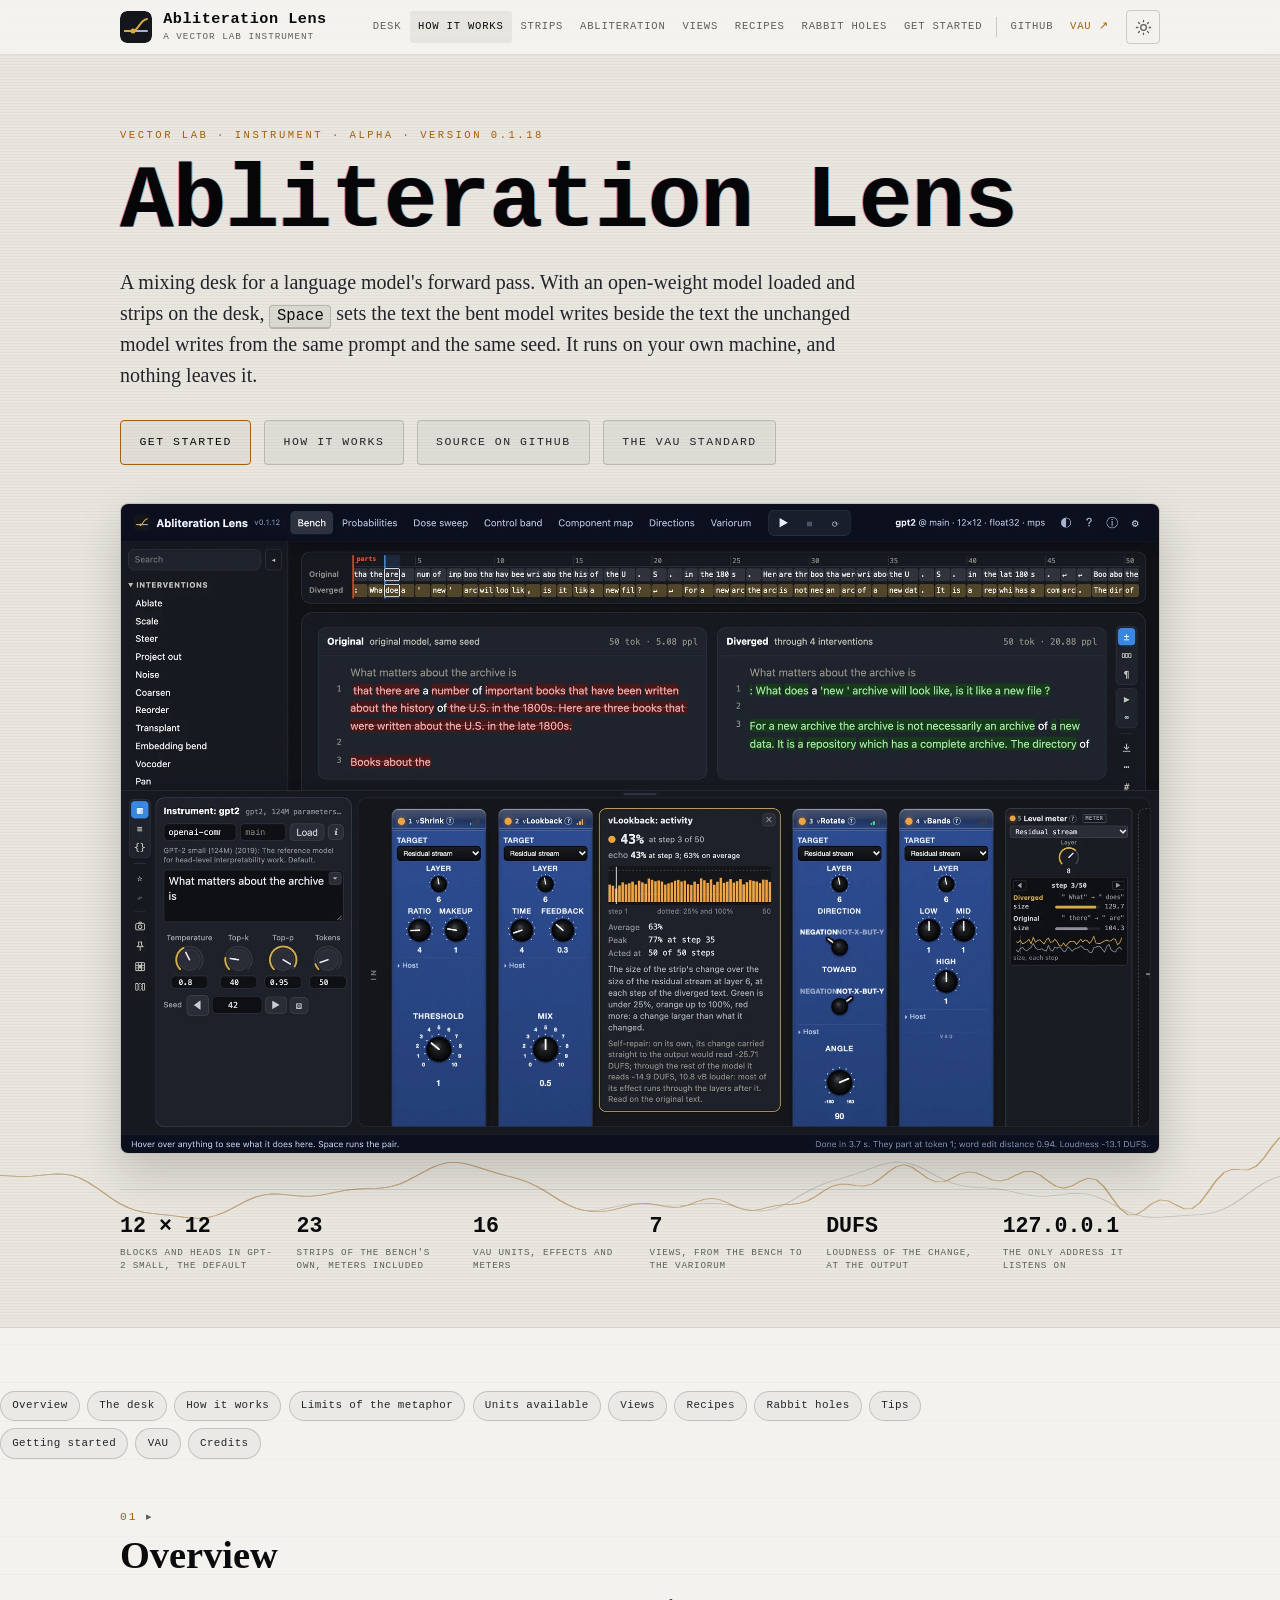
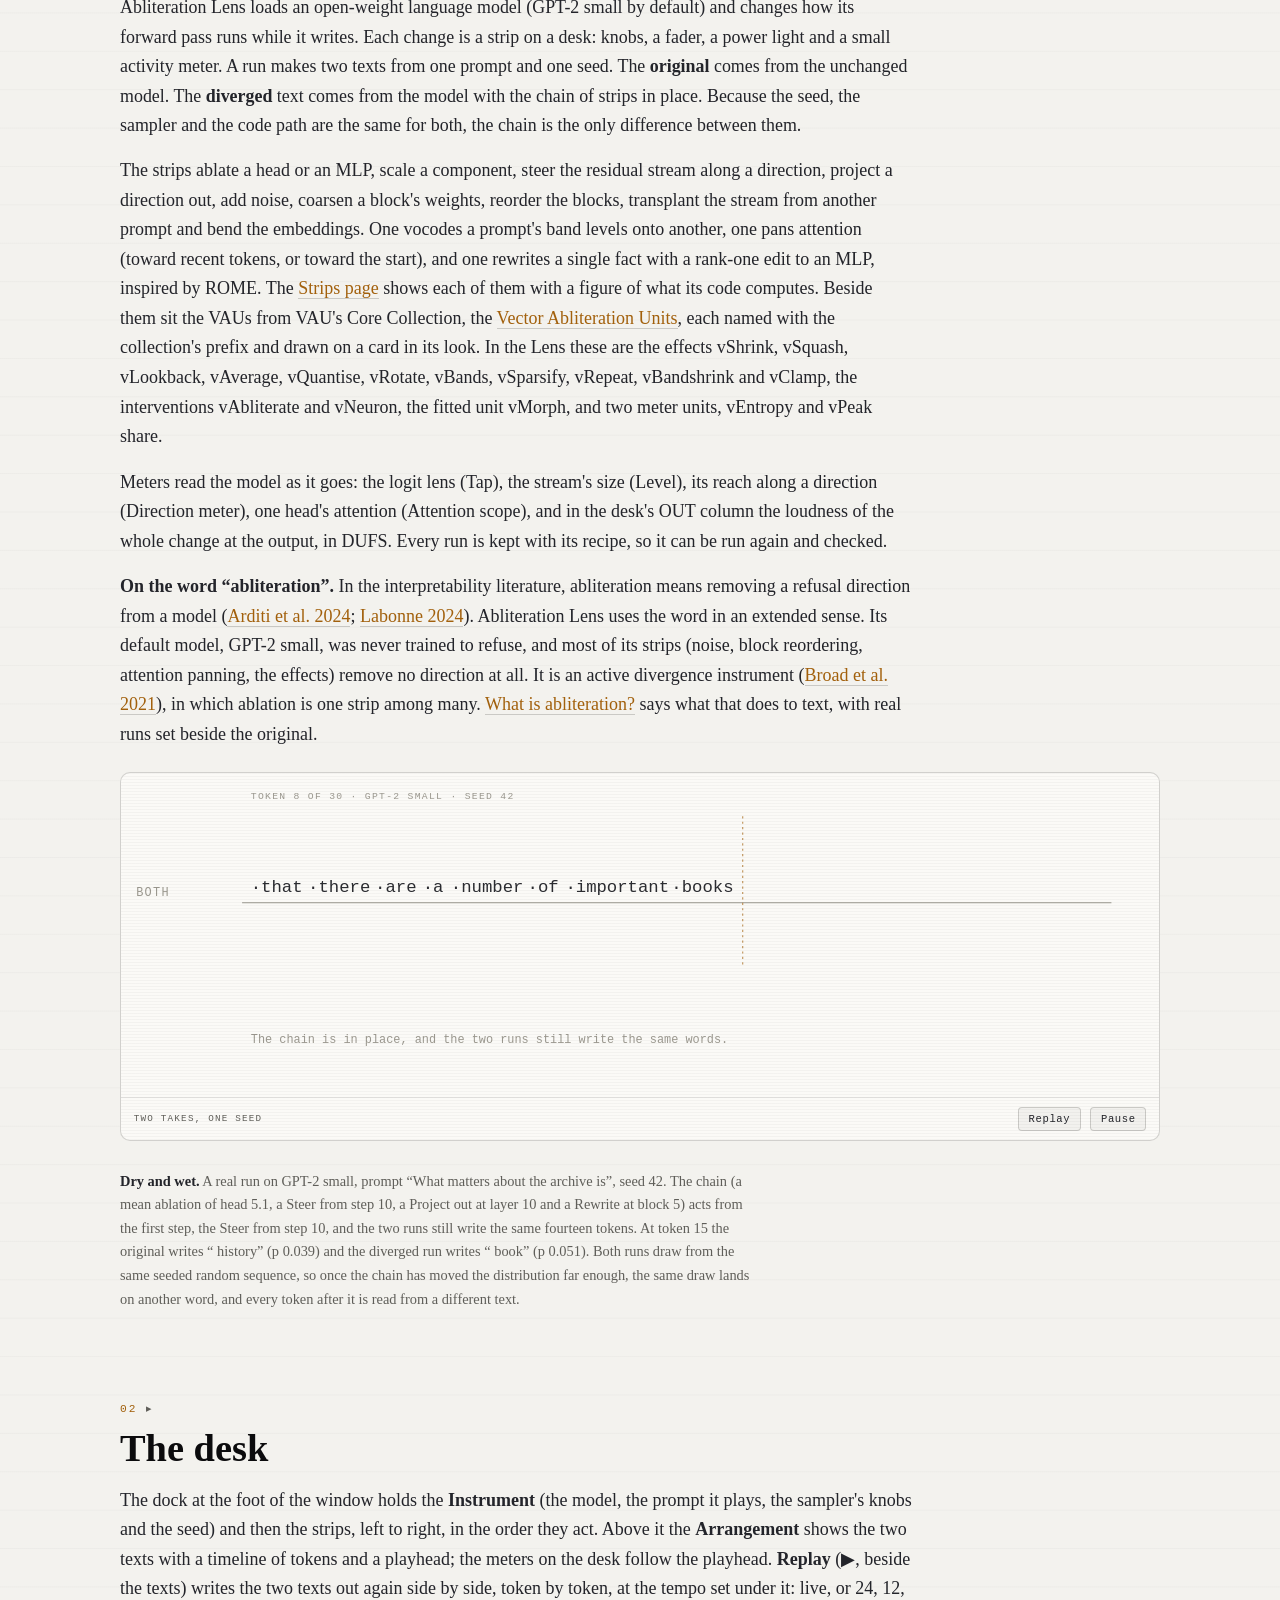
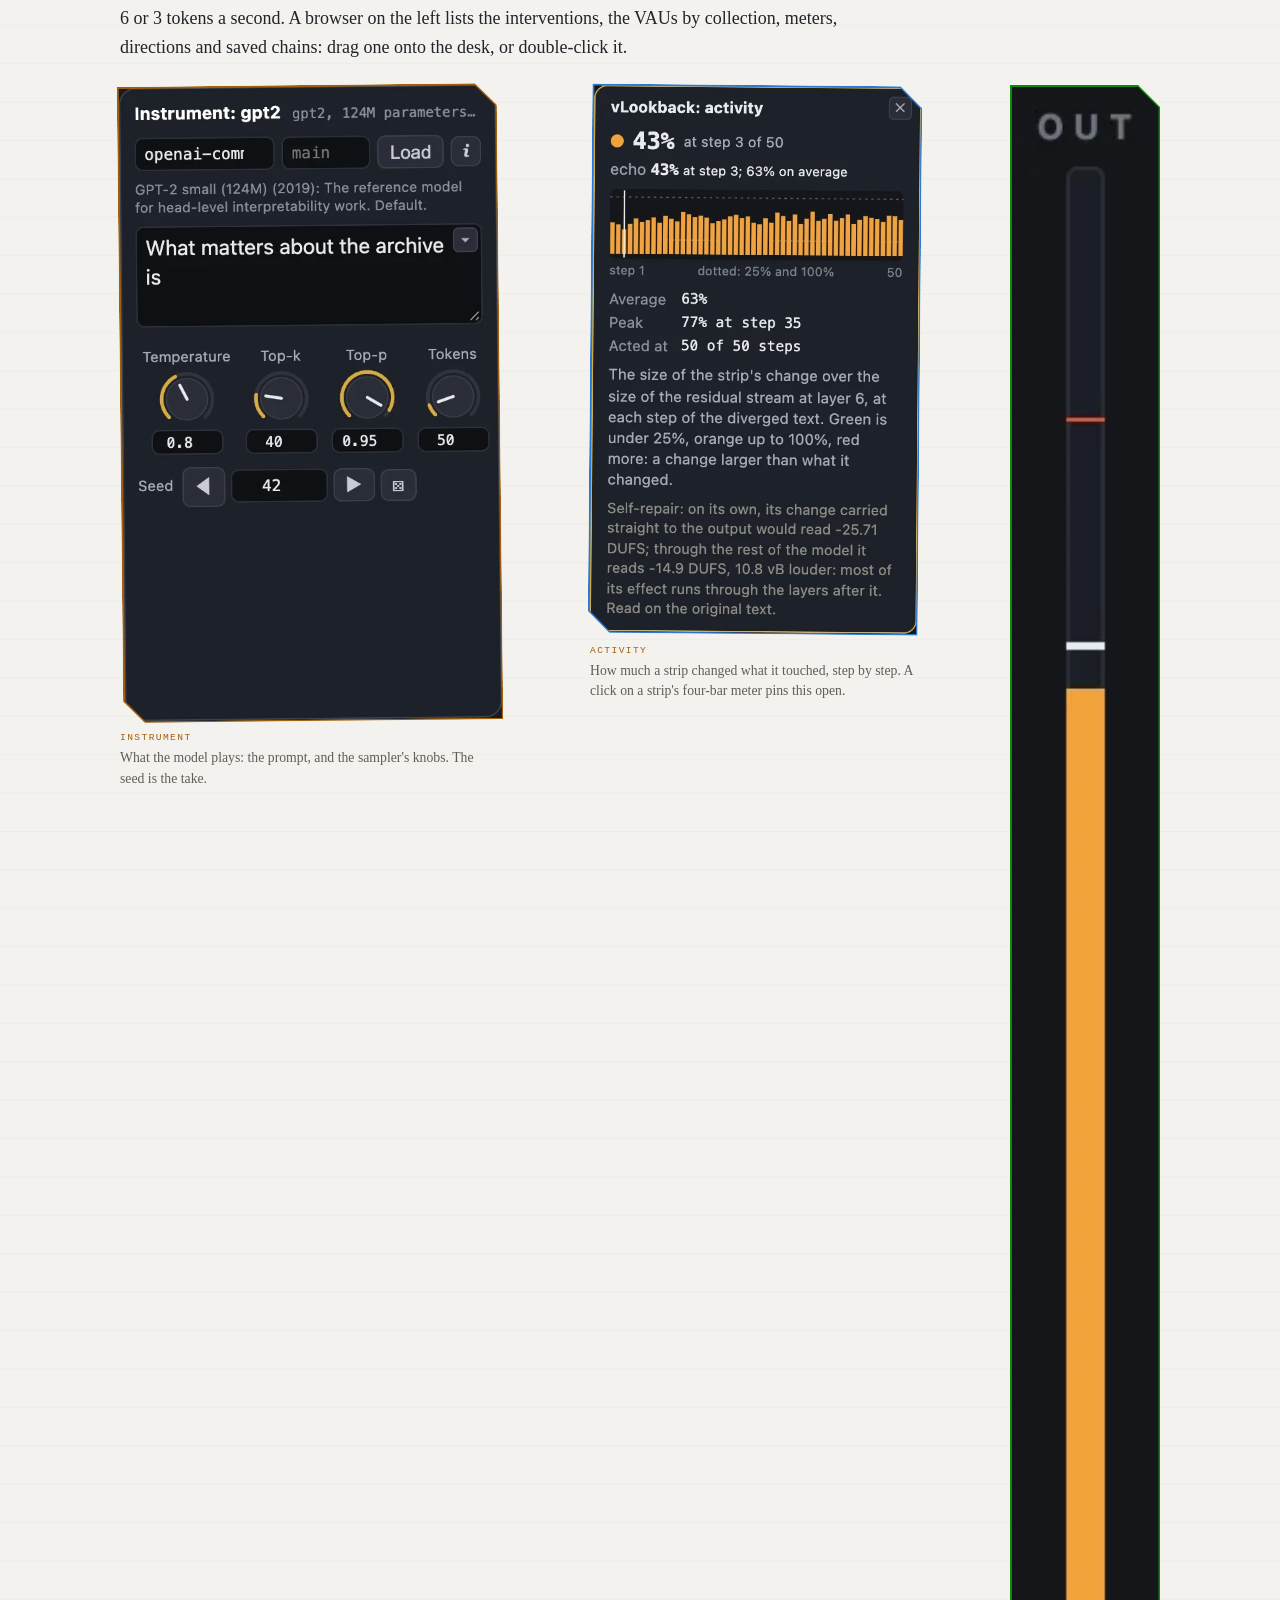
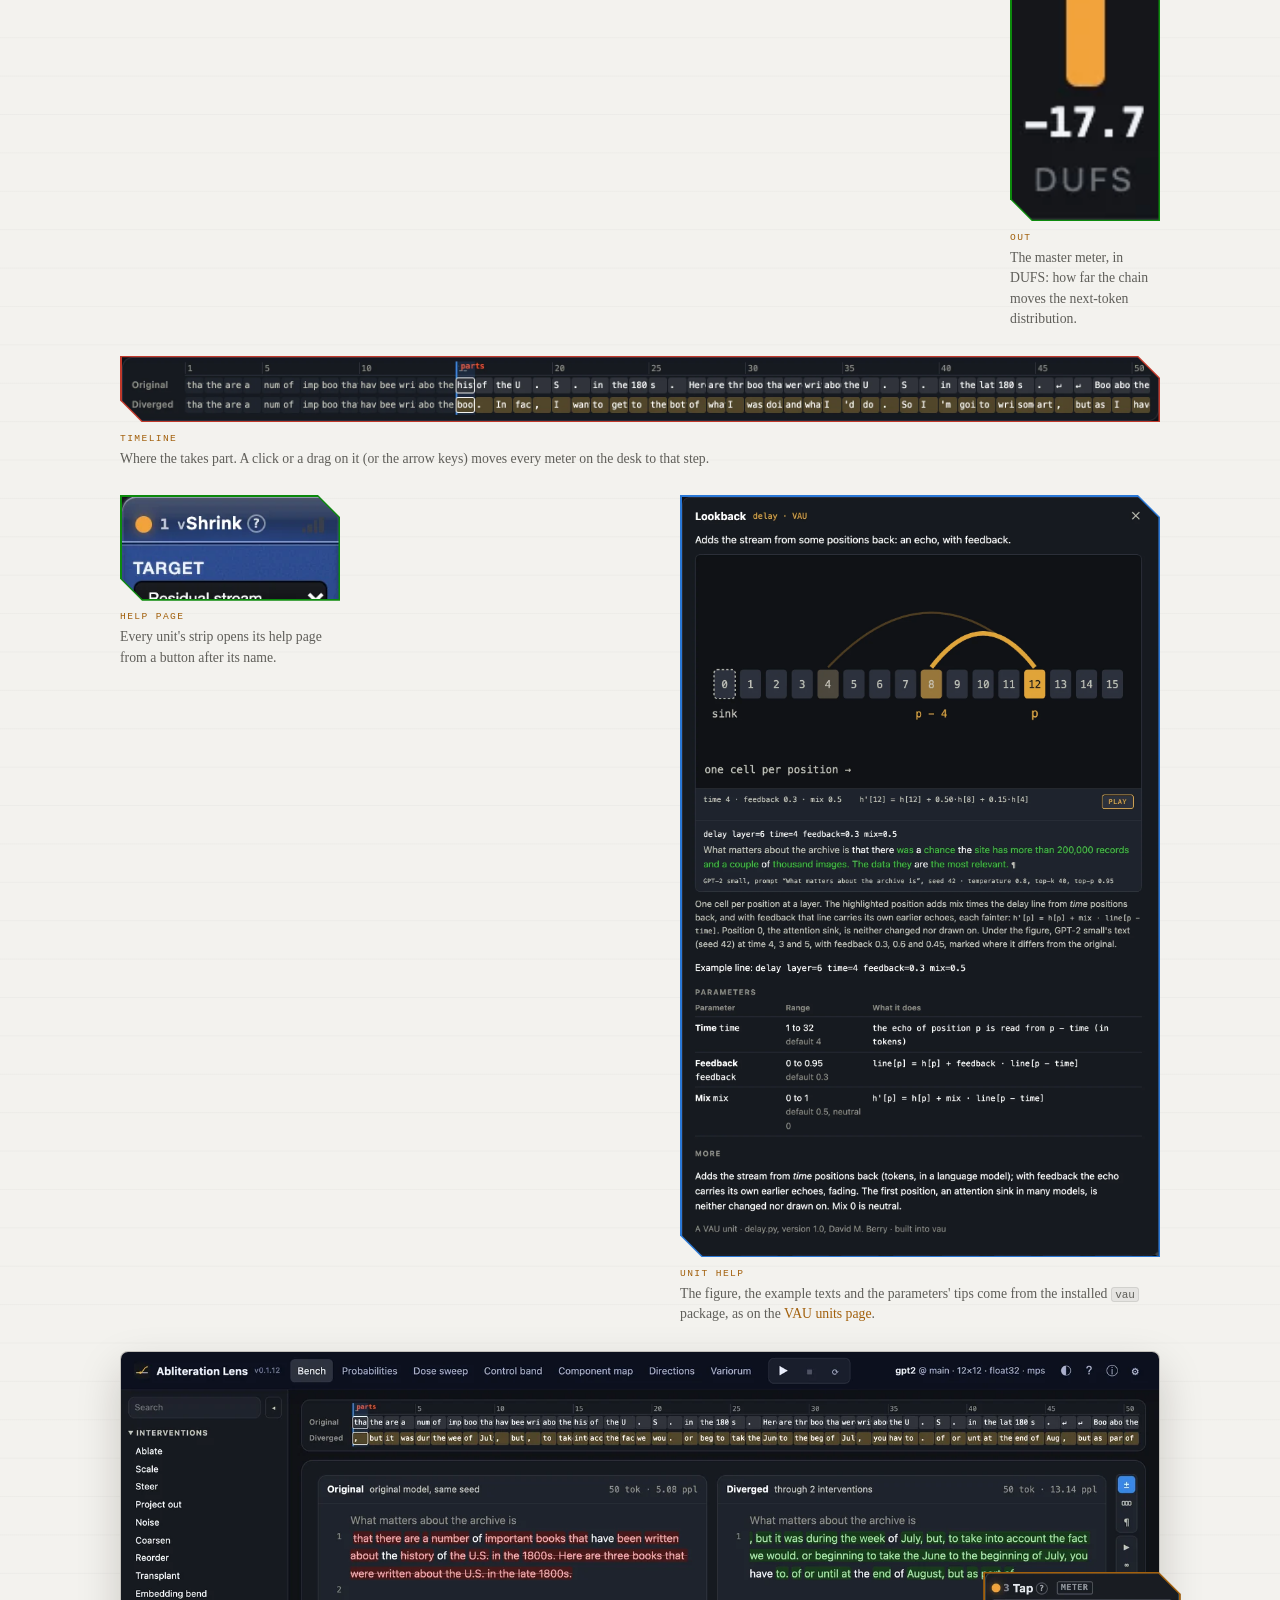
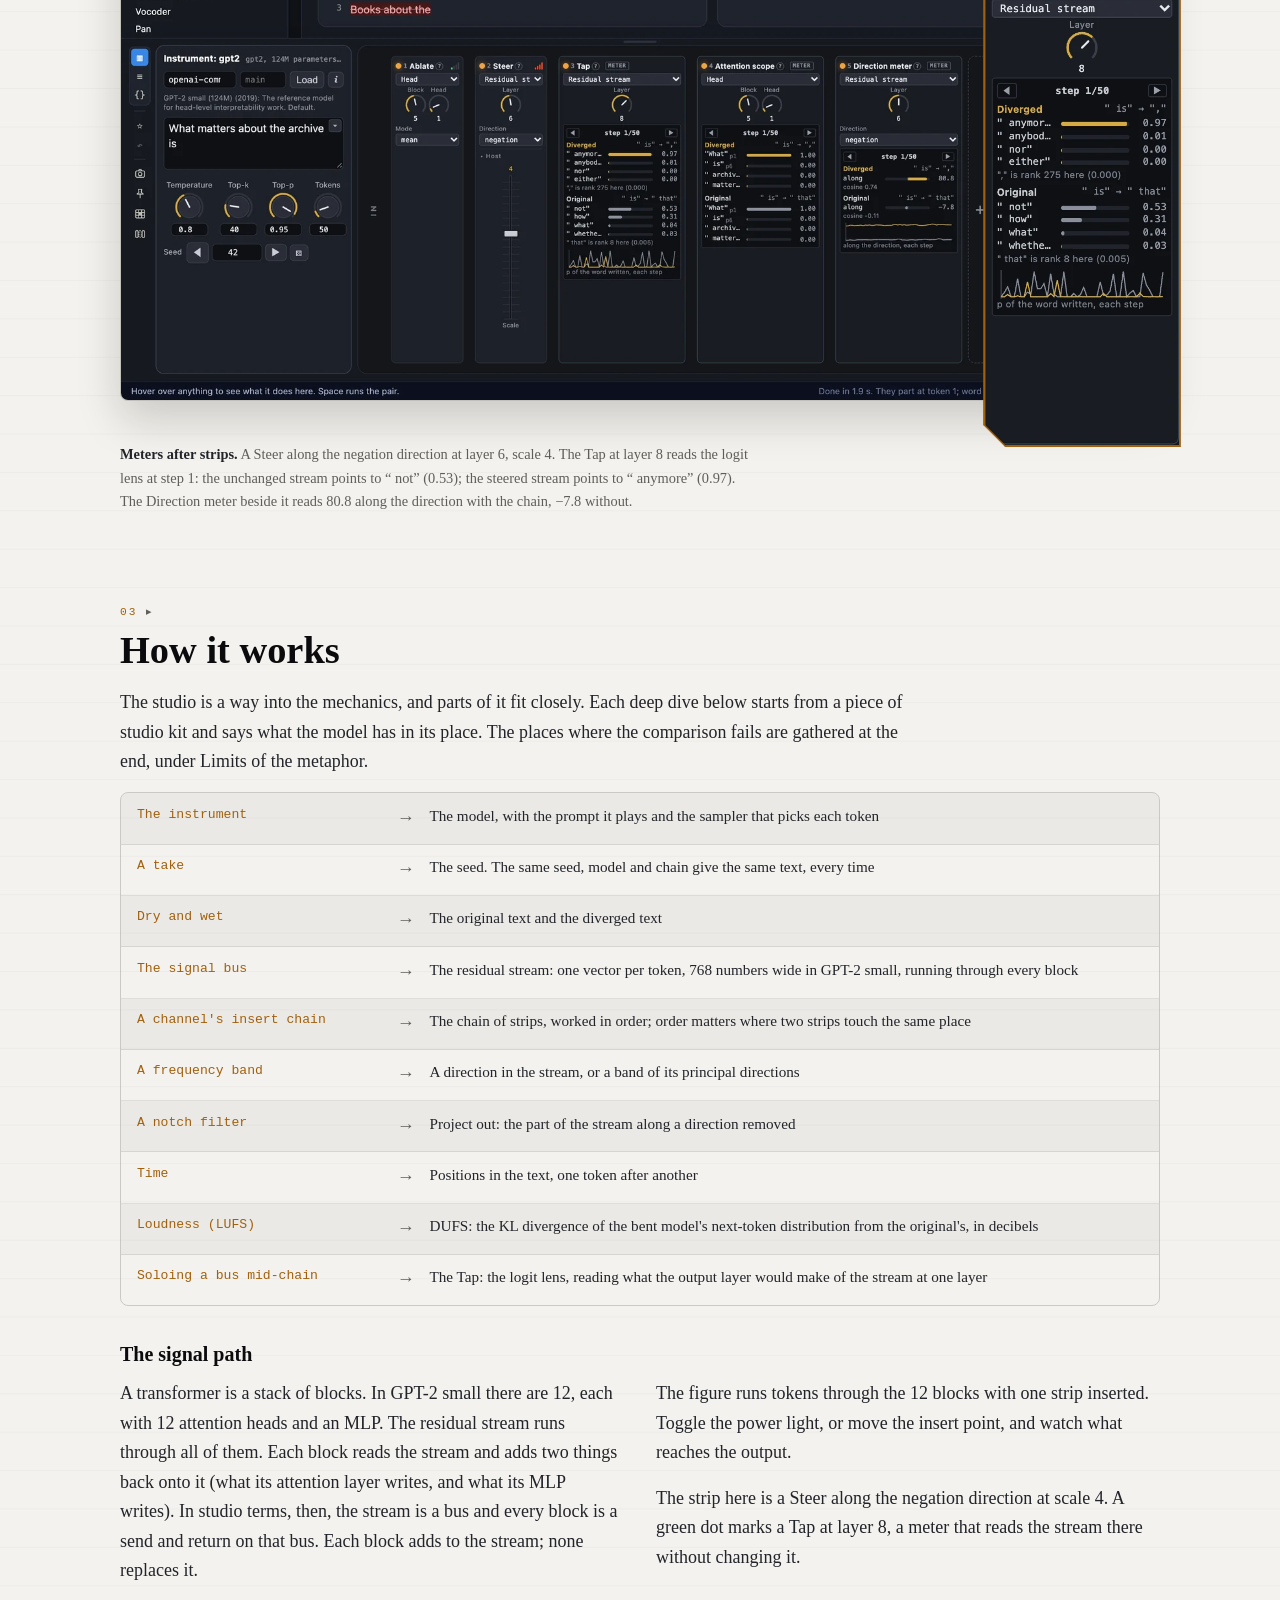
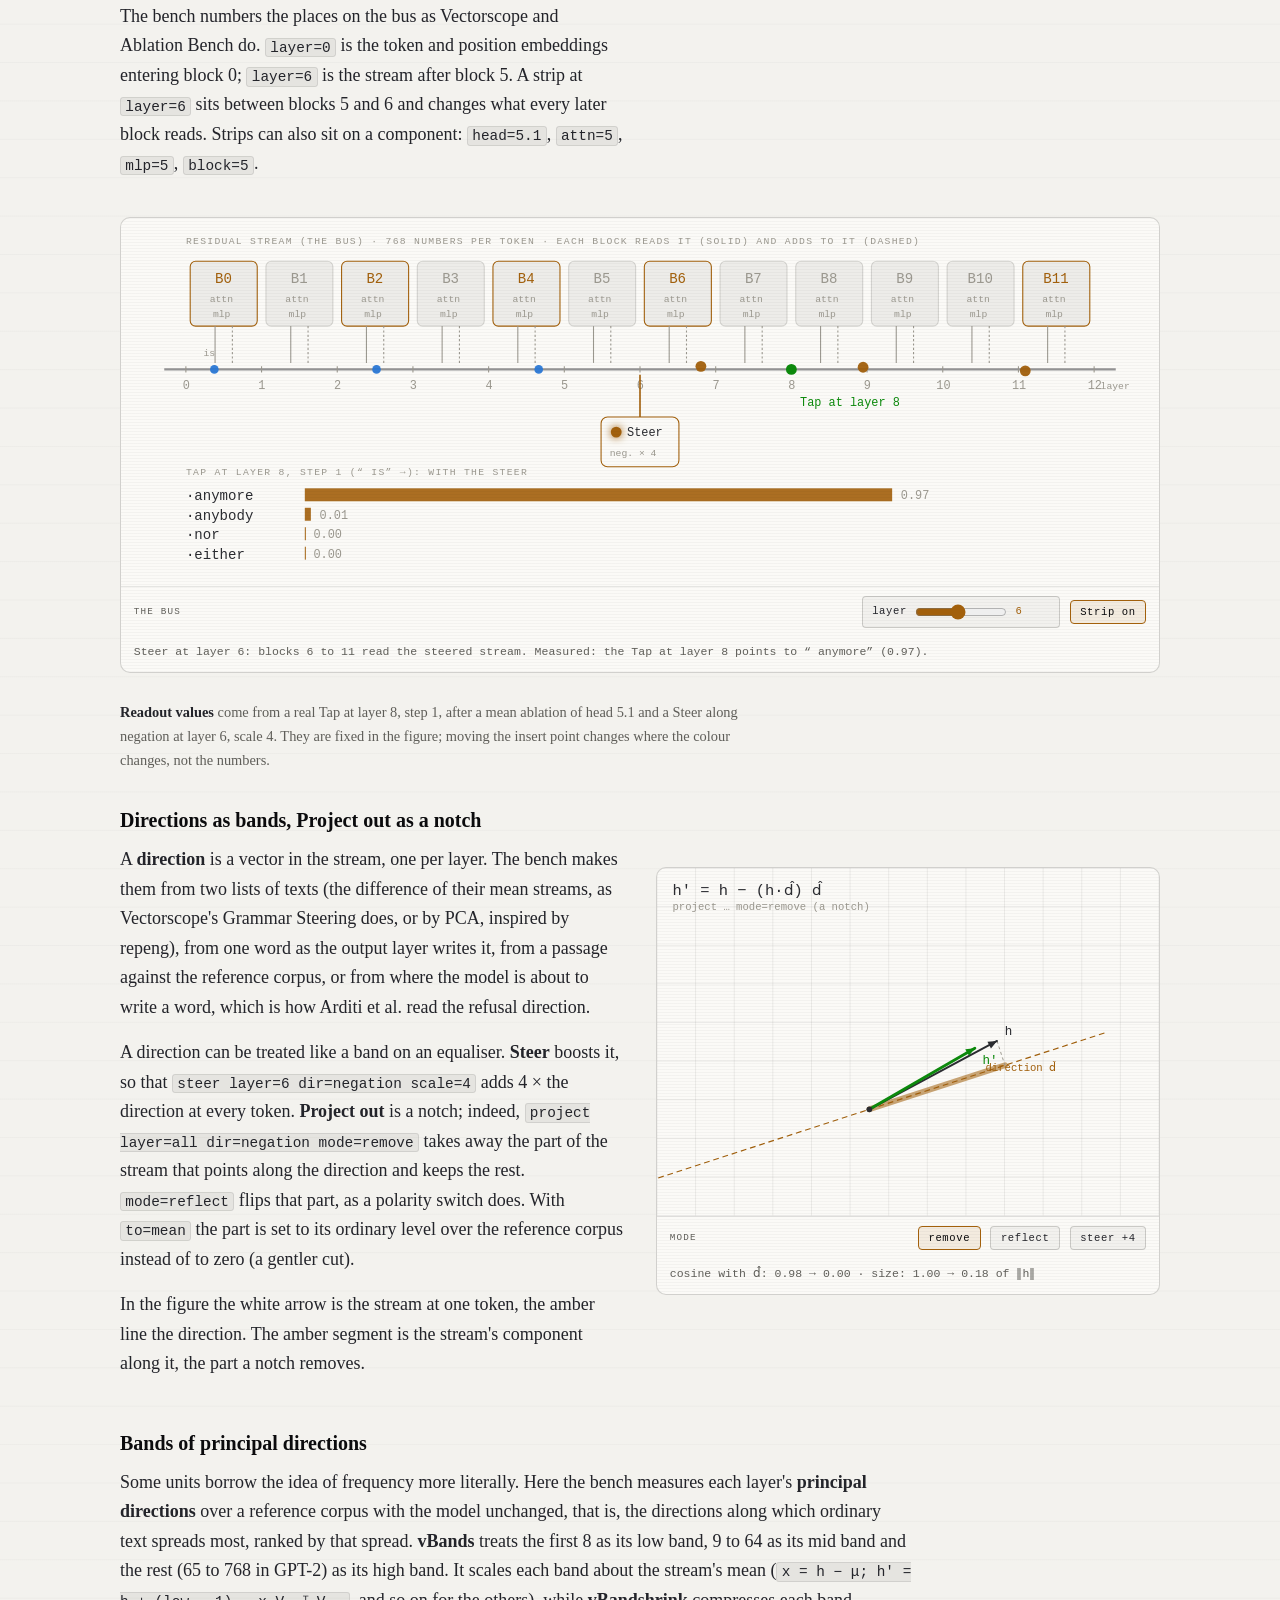
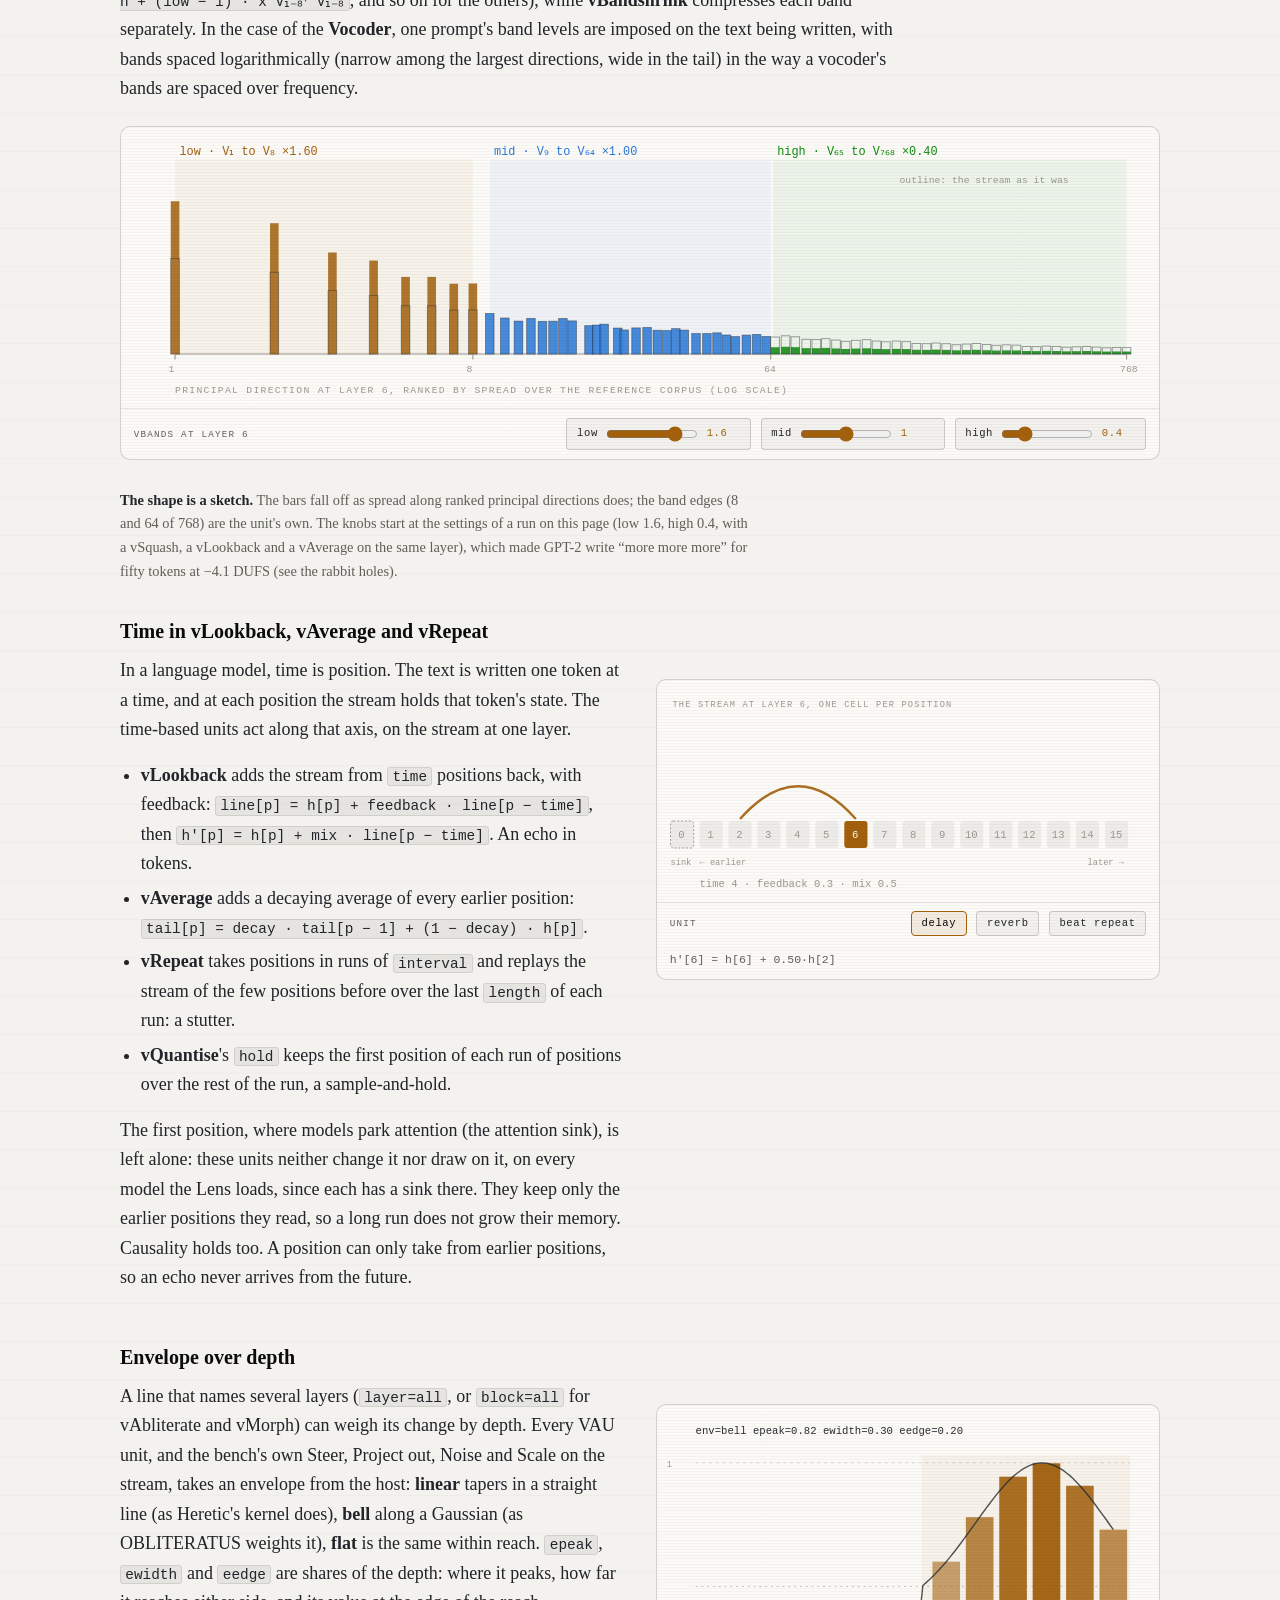
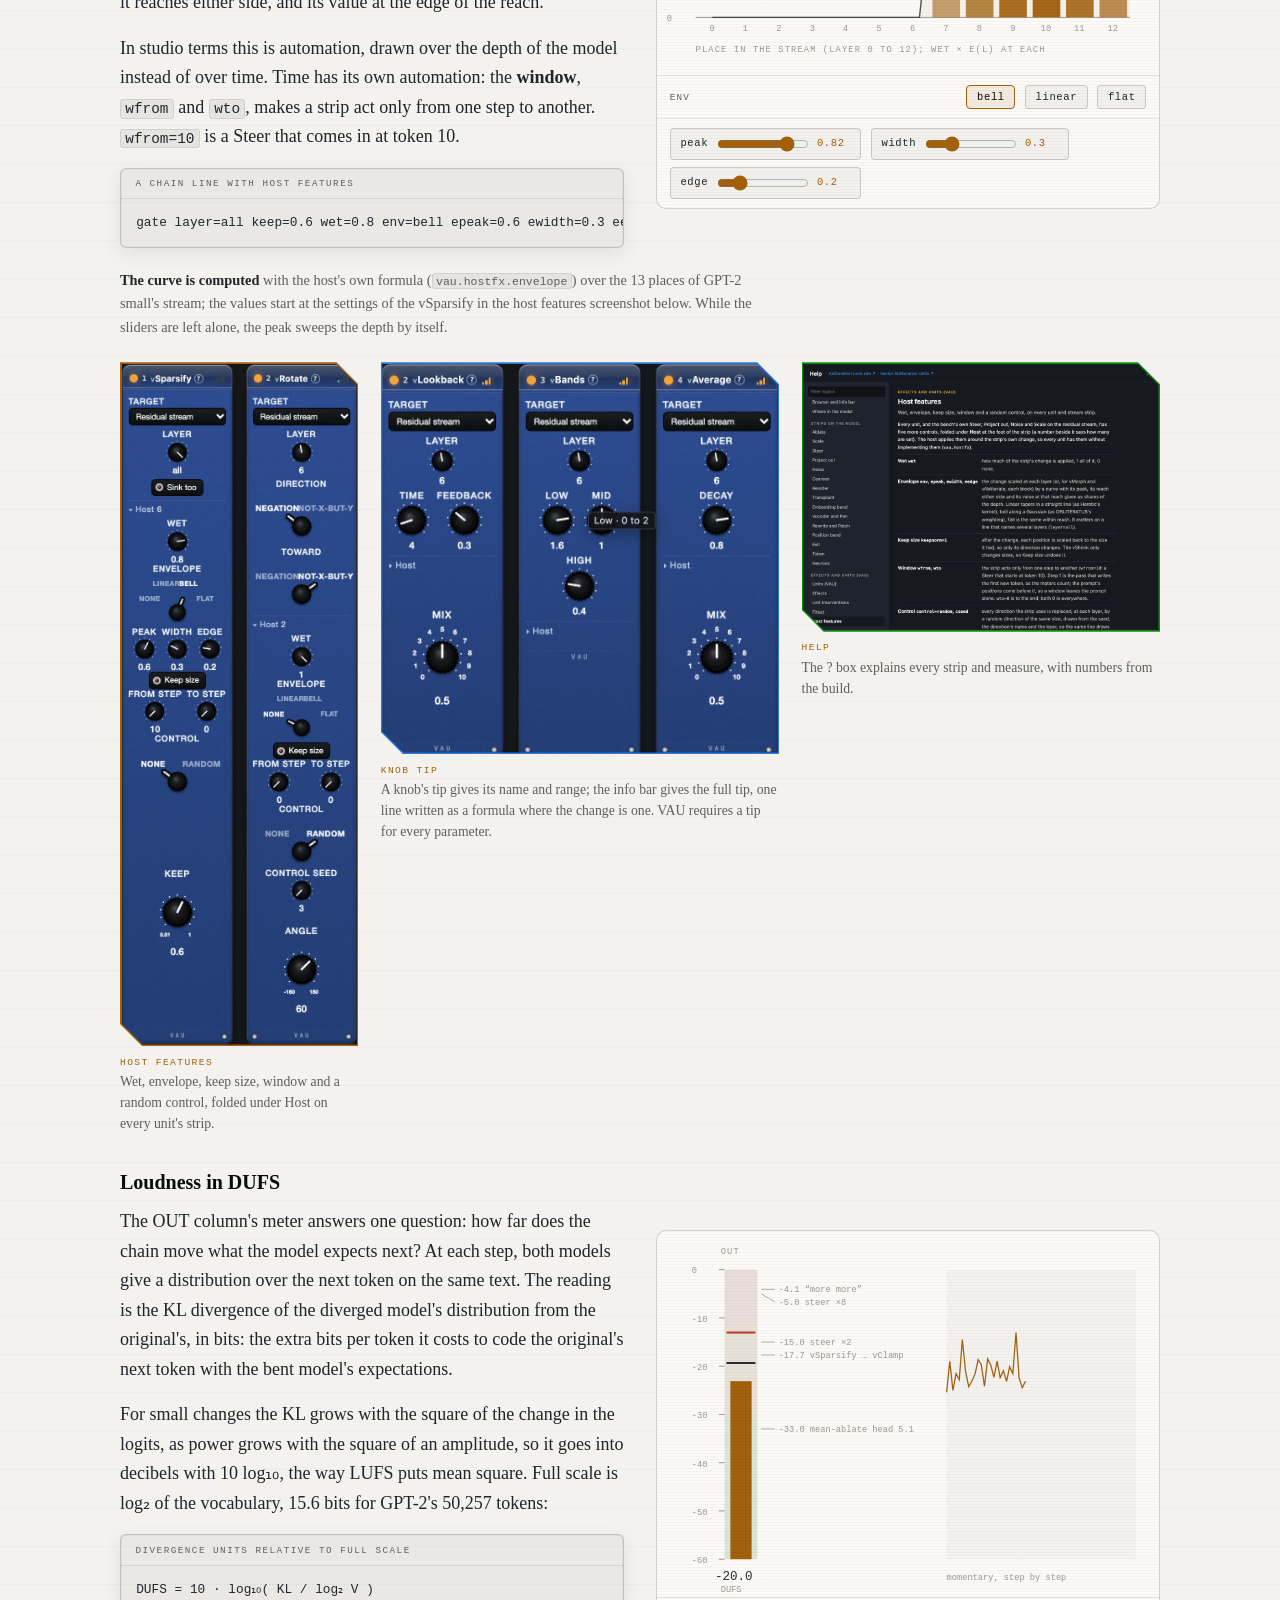
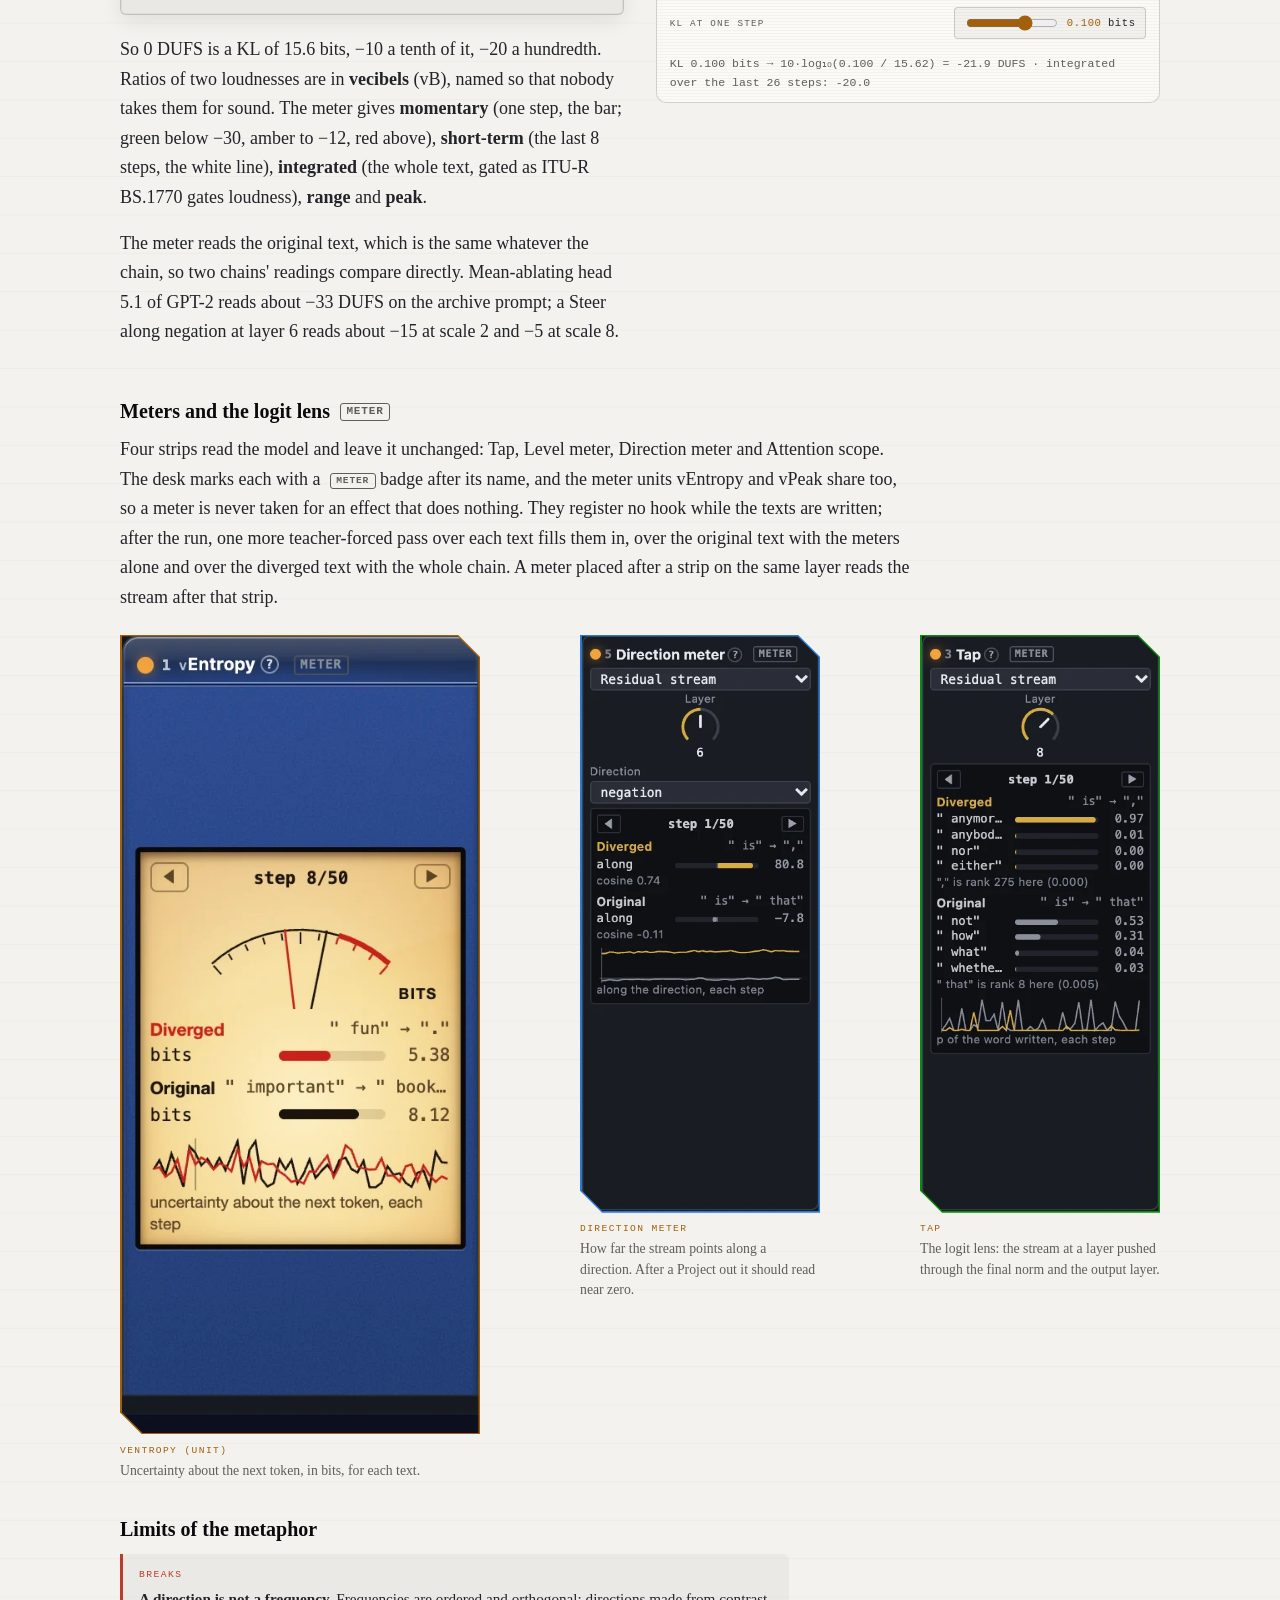
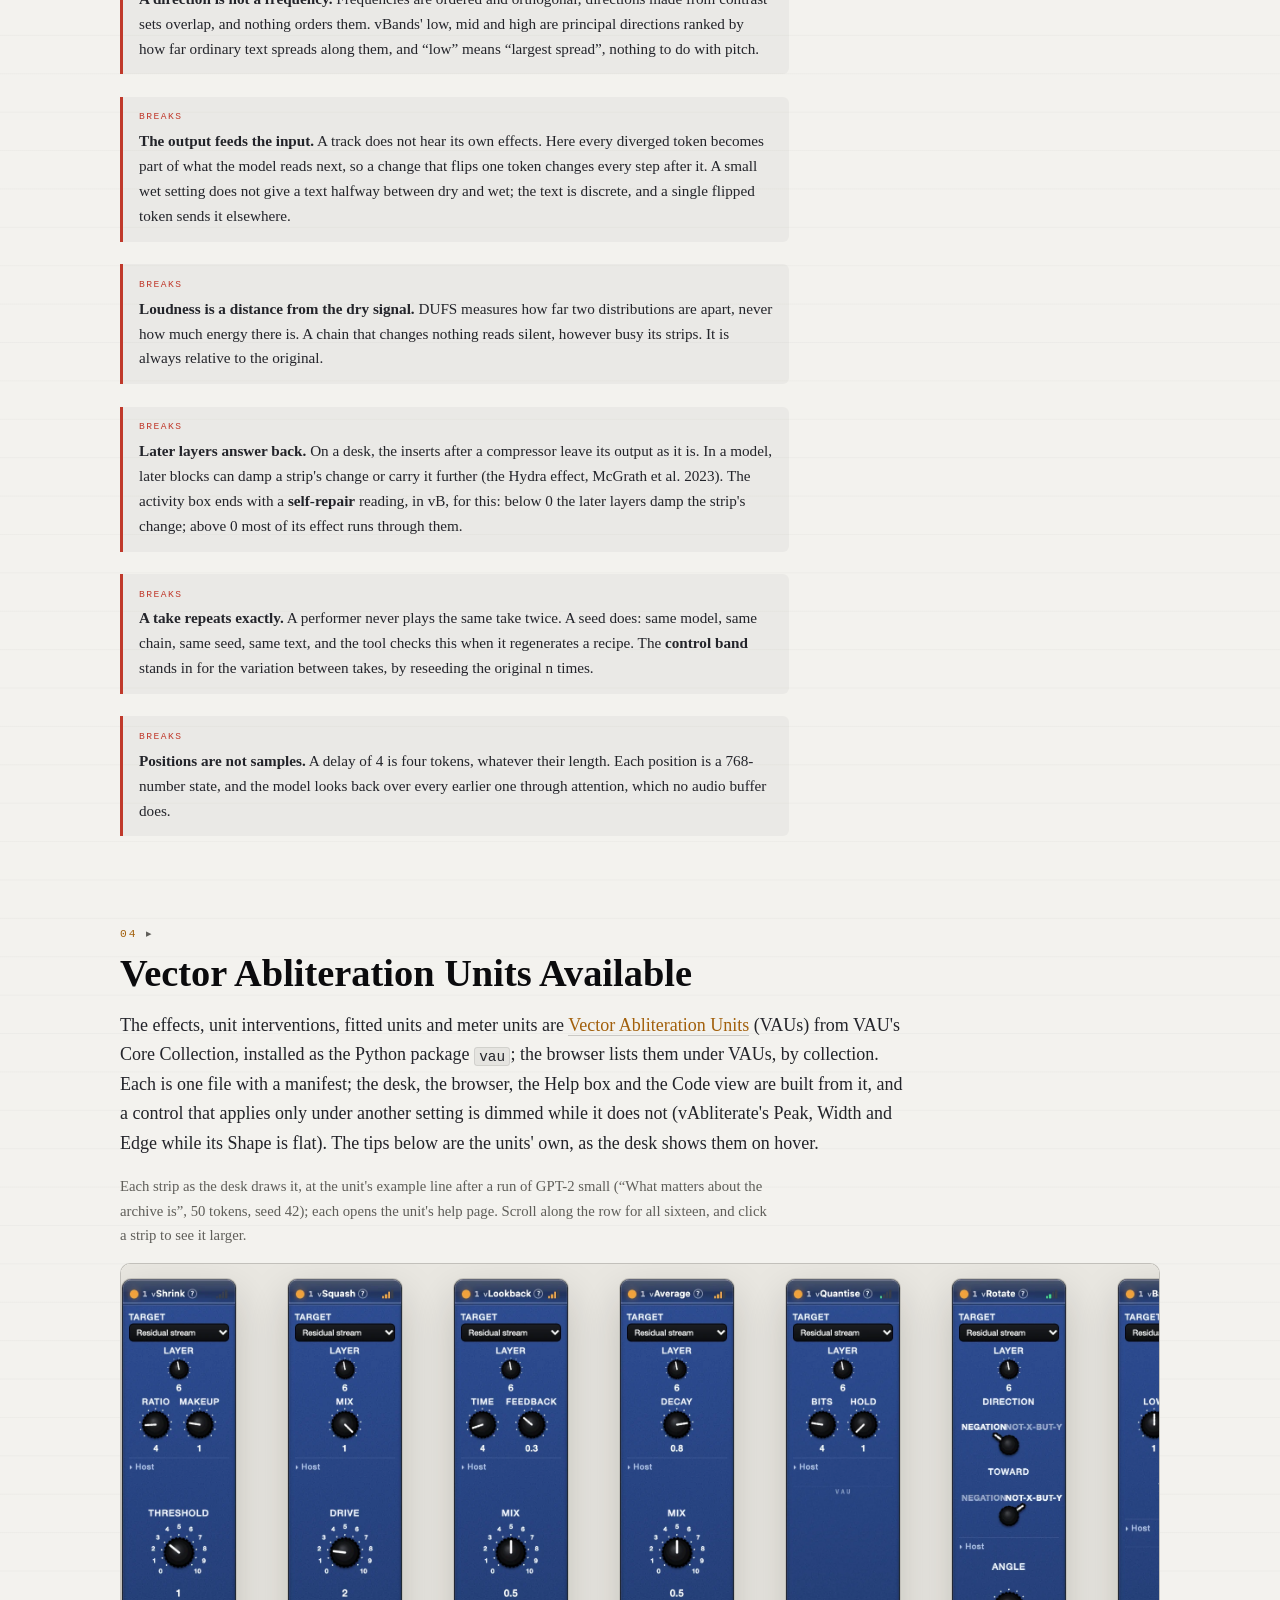
==== commit 4d5e4a02: "Site: a copyedit of the home and abliteration pages Sentences rebuilt on David's patterns (That is, " ====
--- a/docs/index.html
+++ b/docs/index.html
@@ -57,7 +57,7 @@
     <path id="wave-wet" fill="none" stroke-width="1.6" class="s-acc"/>
   </svg>
   <div class="wrap hero-inner">
-    <span class="kicker">Vector Lab · instrument · alpha · version 0.1.19</span>
+    <span class="kicker">Vector Lab · instrument · alpha · version 0.1.18</span>
     <h1><span class="glitch" id="title" data-text="Abliteration Lens">Abliteration Lens</span></h1>
     <p class="tagline">A mixing desk for a language model's forward pass. With an open-weight model loaded and strips on the desk, <kbd>Space</kbd> sets the text the bent model writes beside the text the unchanged model writes from the same prompt and the same seed. It runs on your own machine, and nothing leaves it.</p>
     <div class="hero-actions">
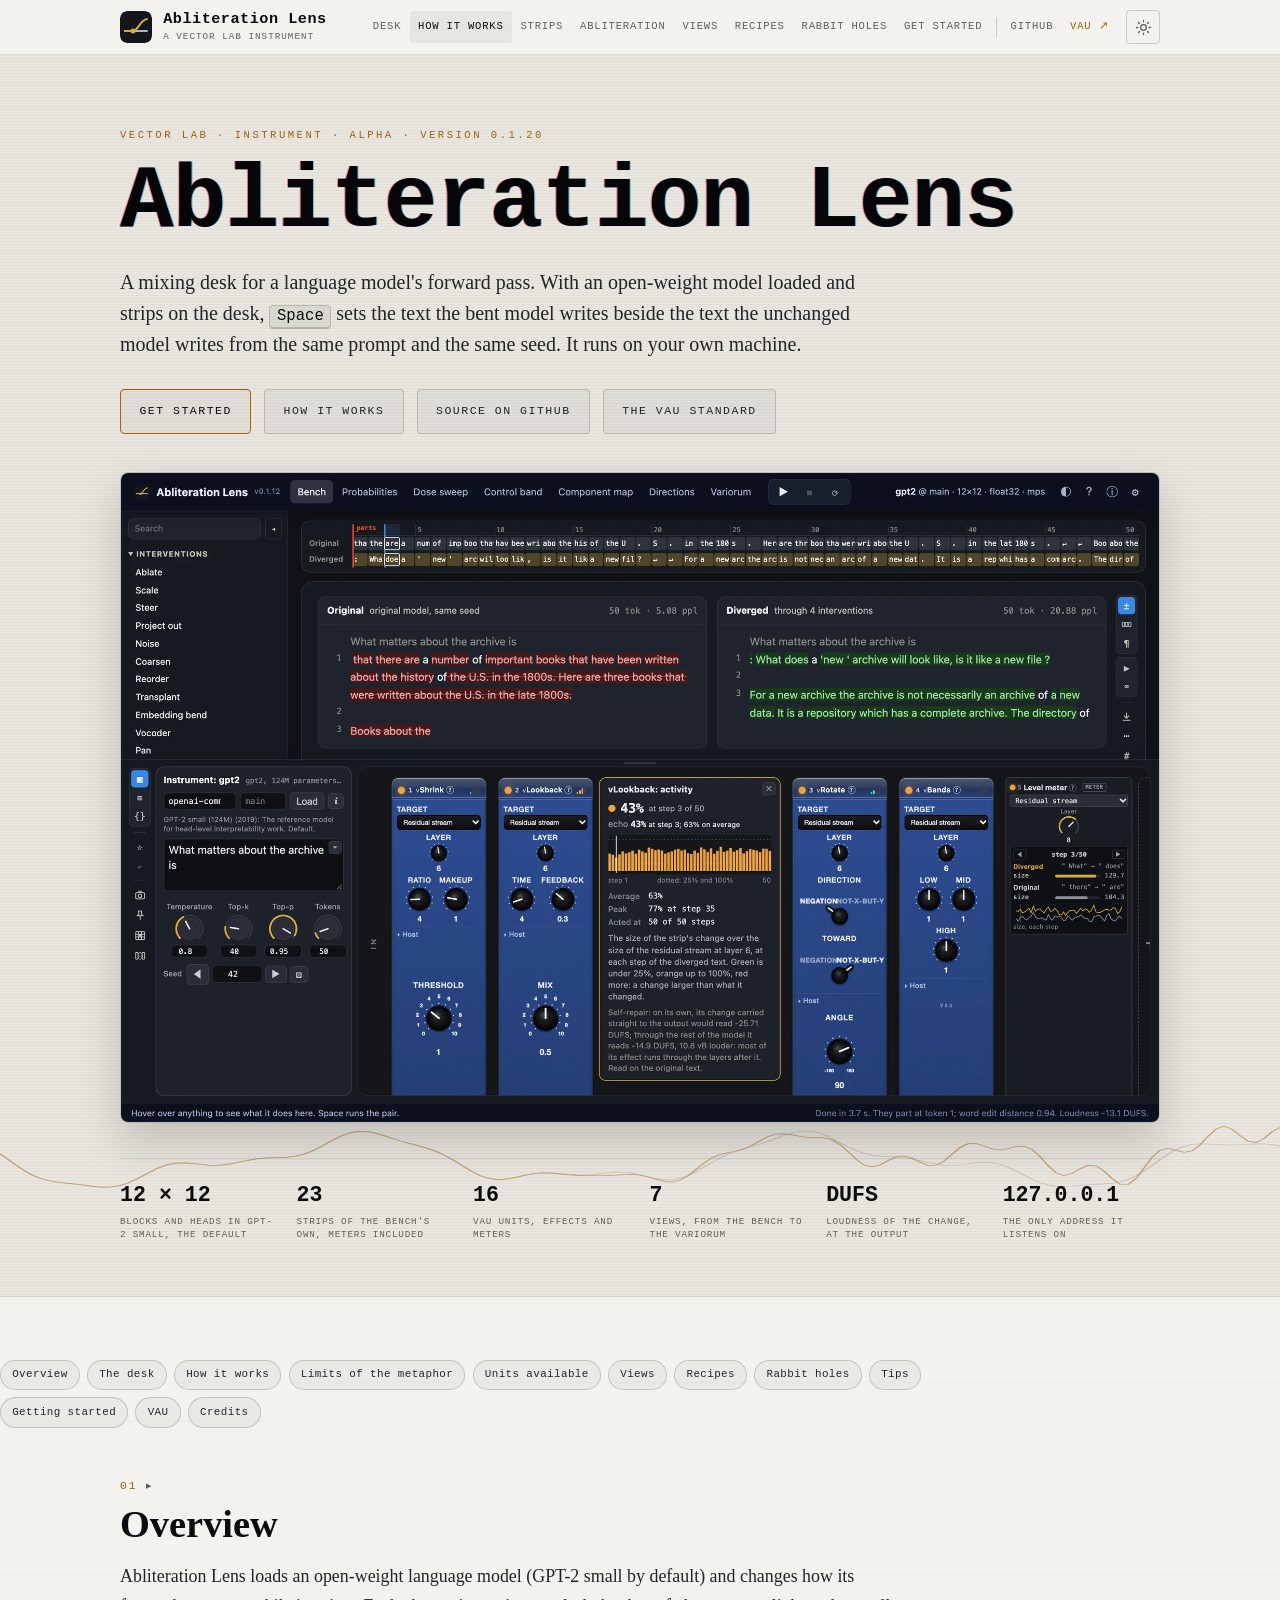
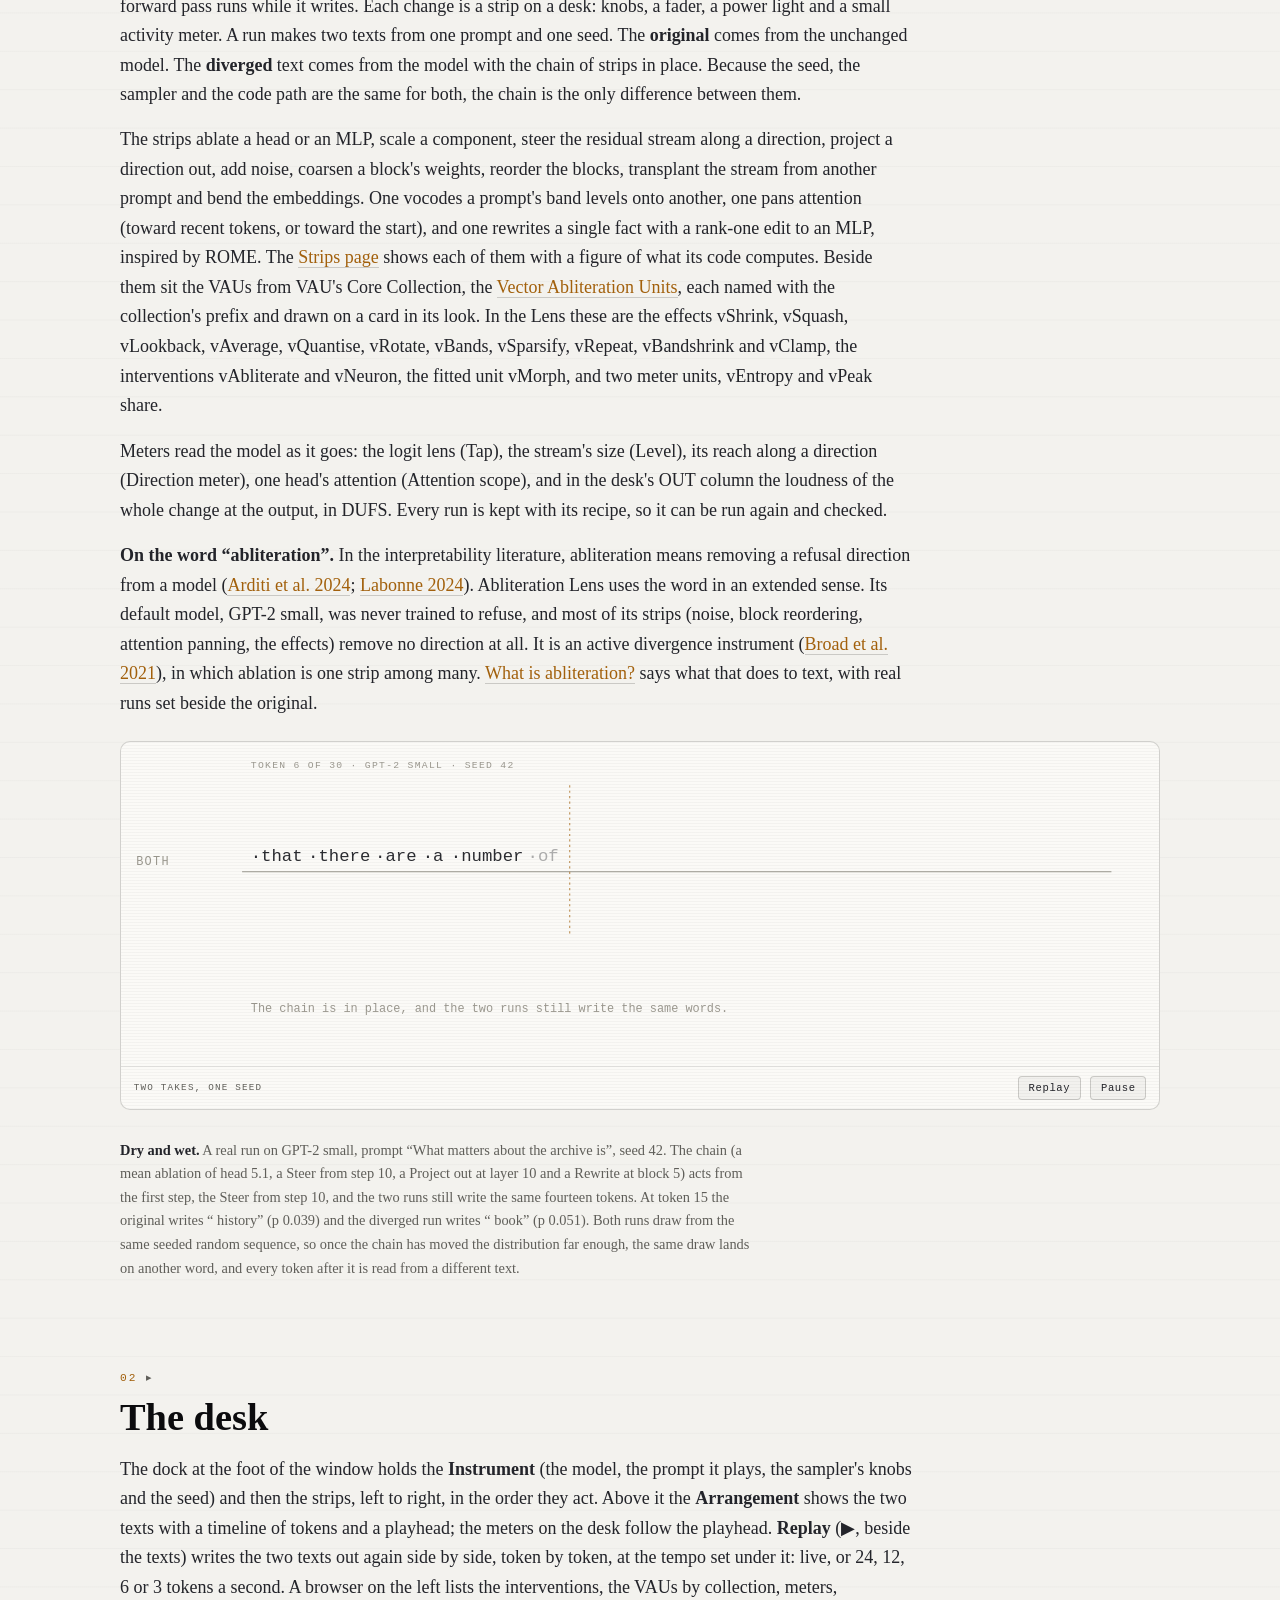
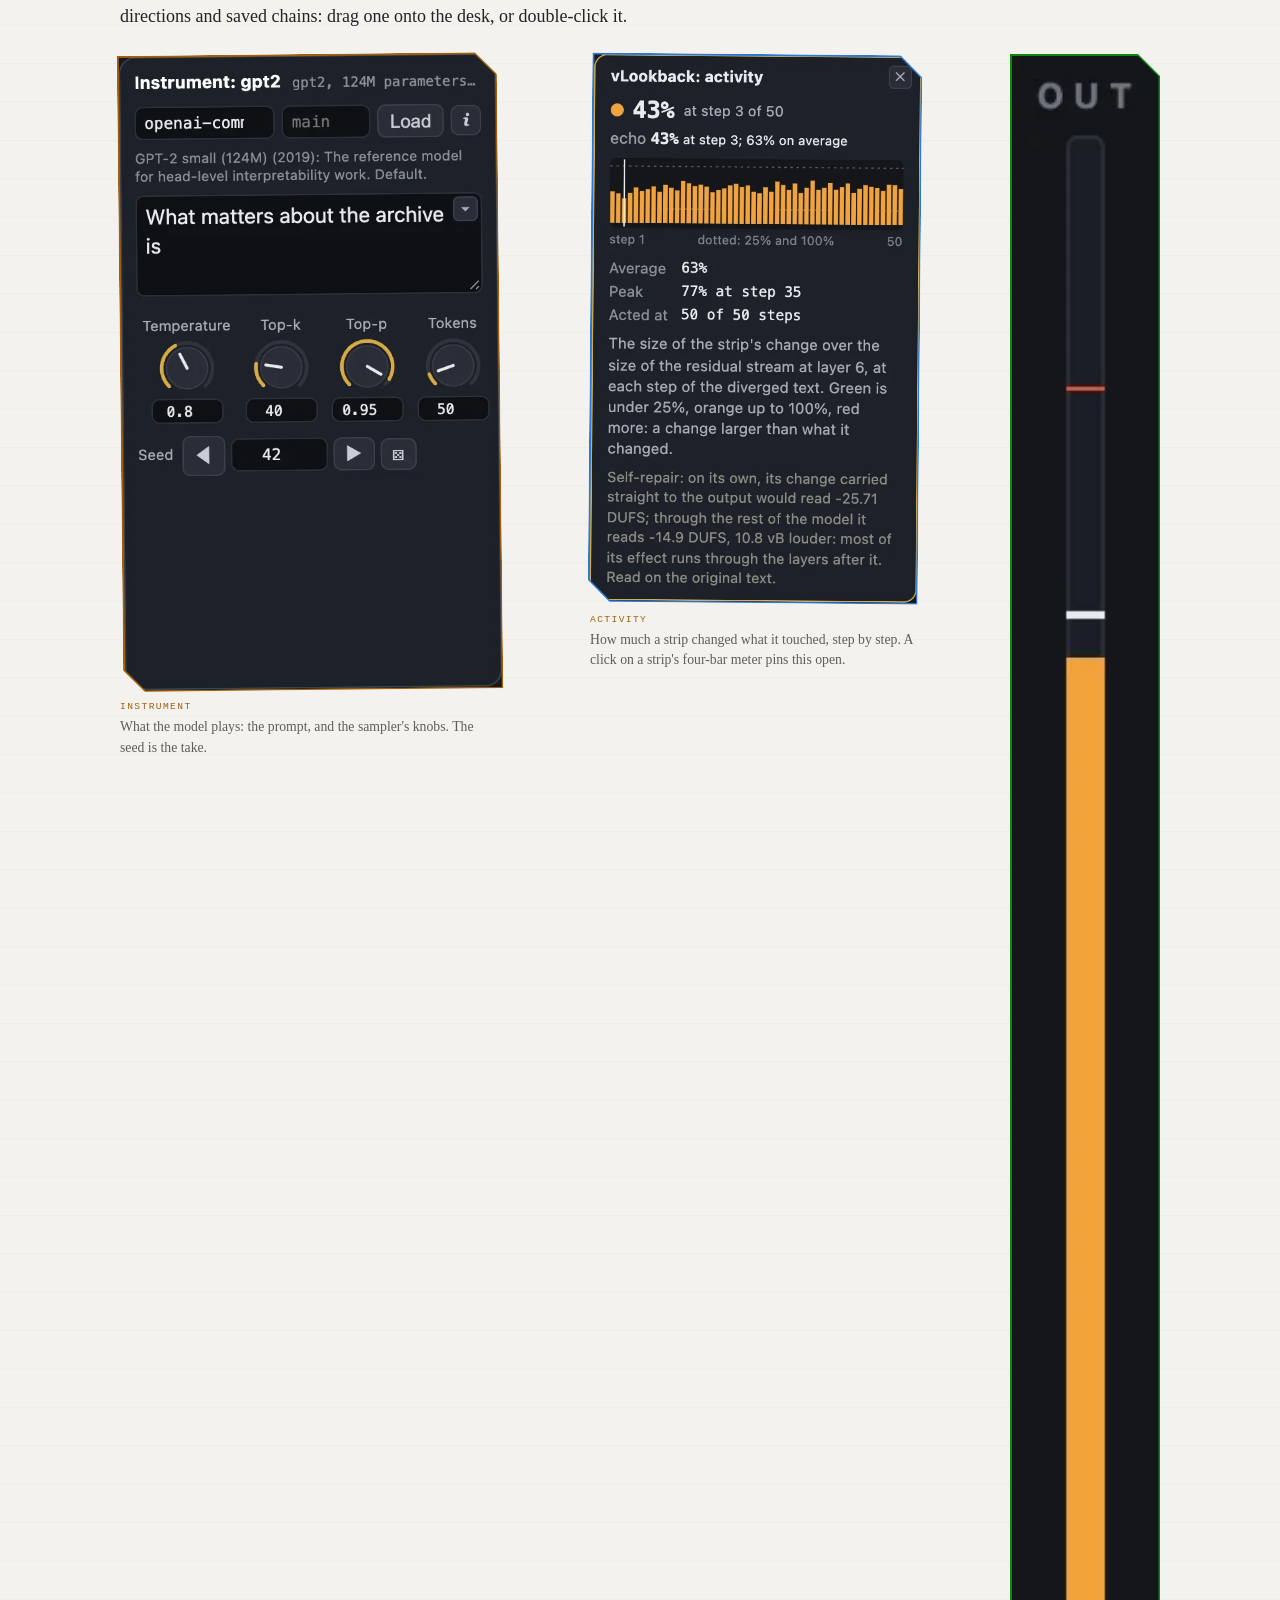
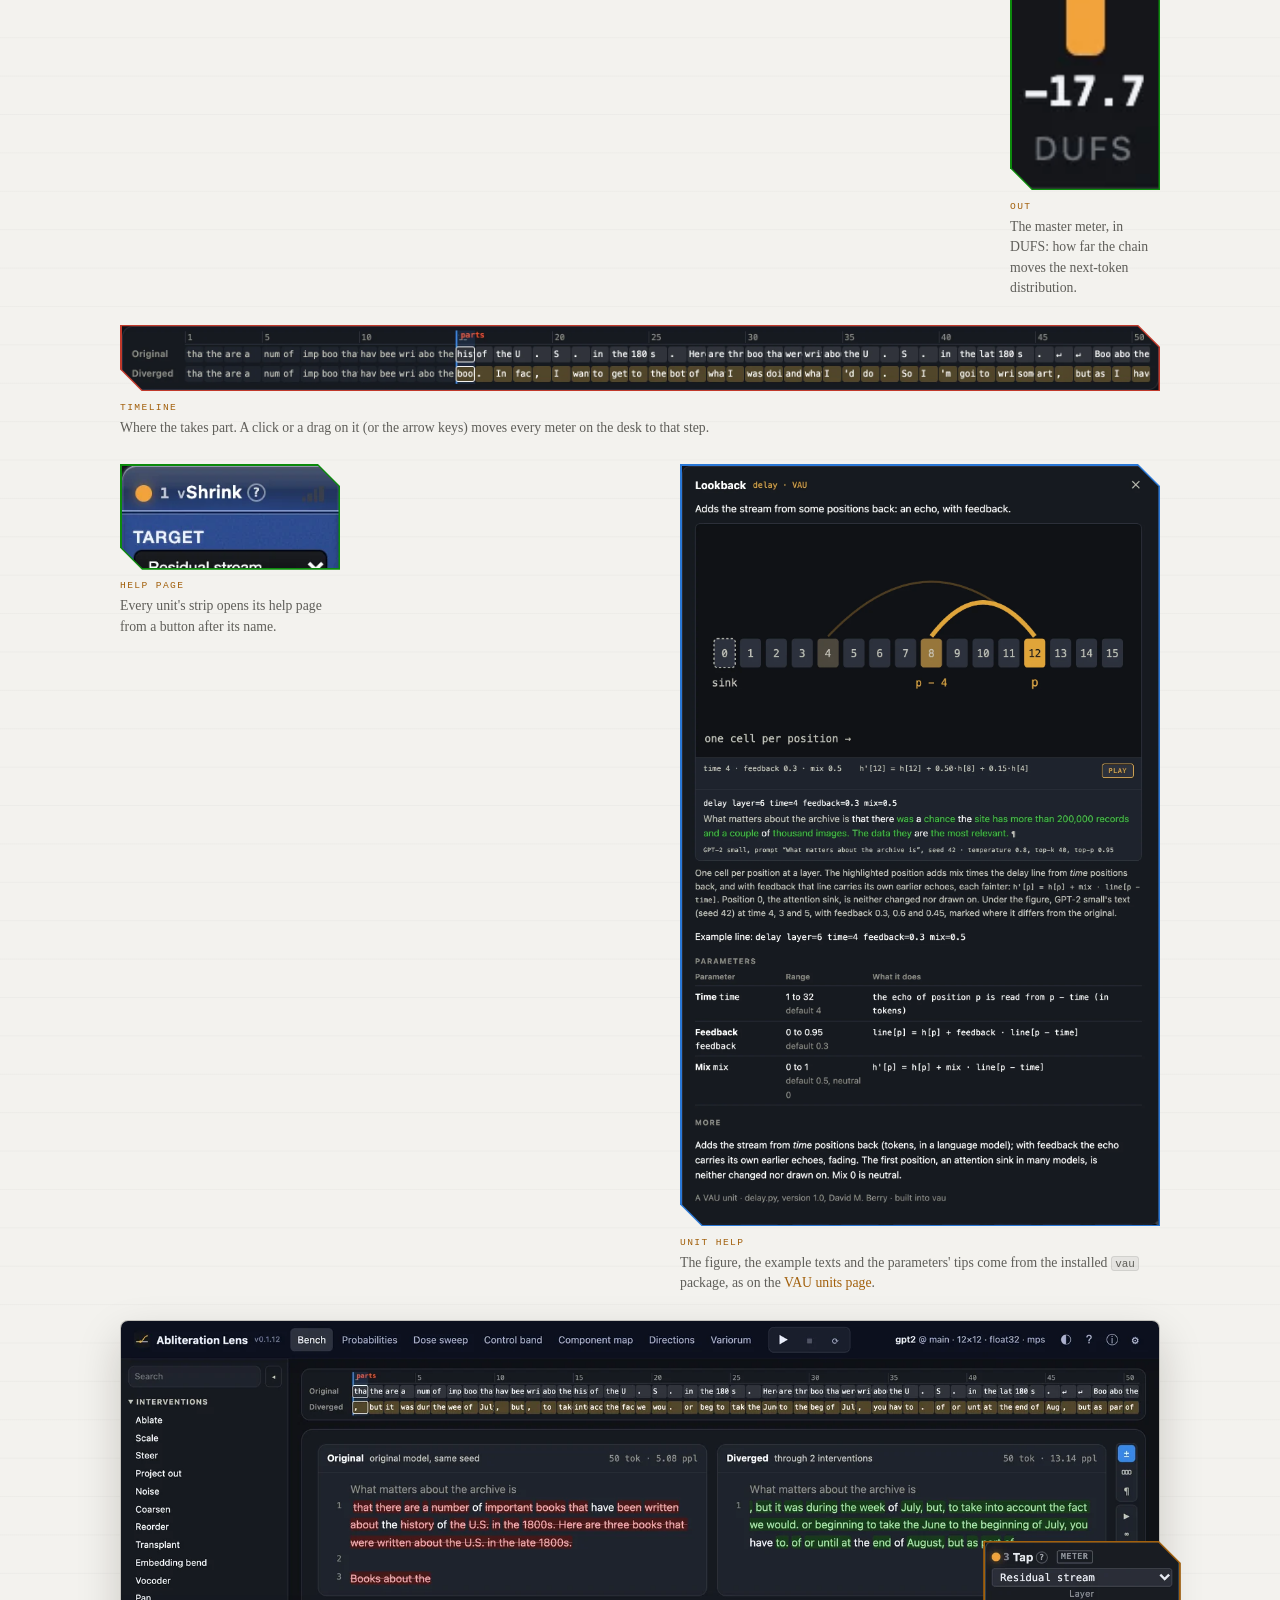
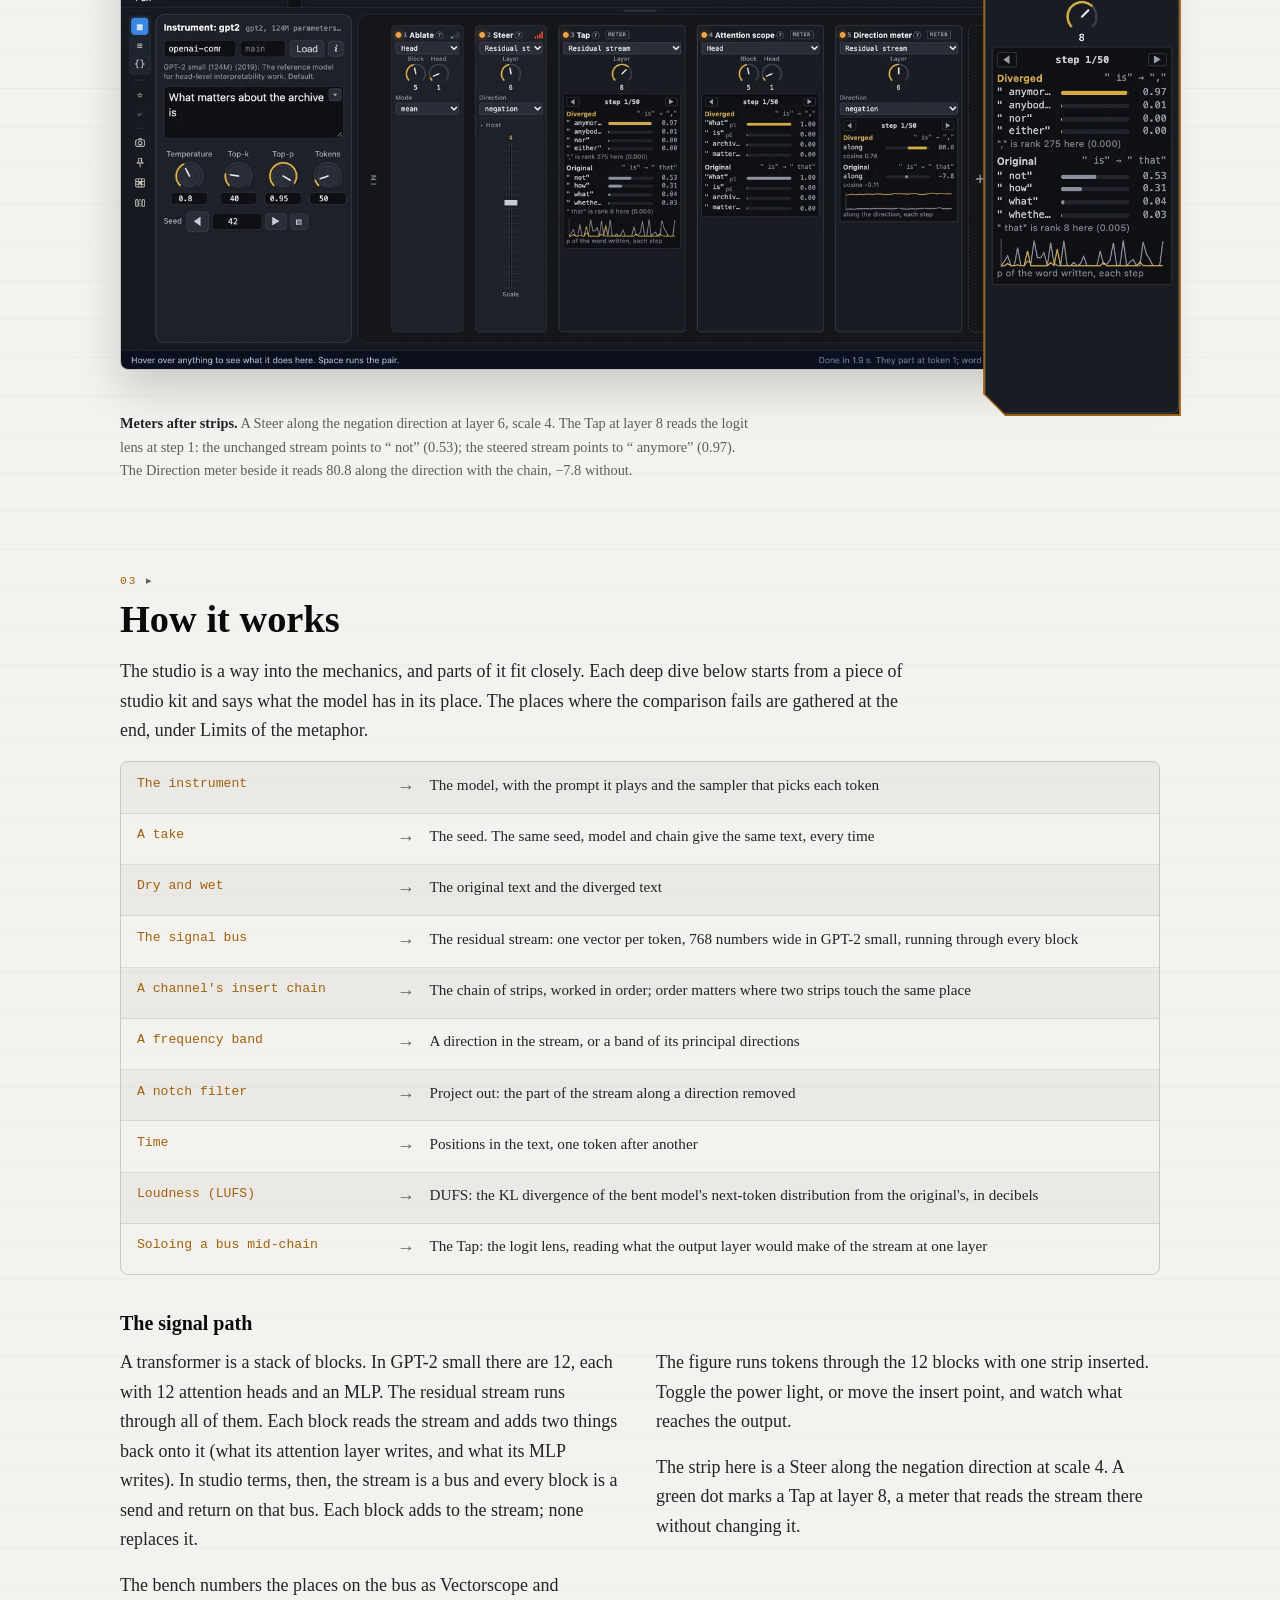
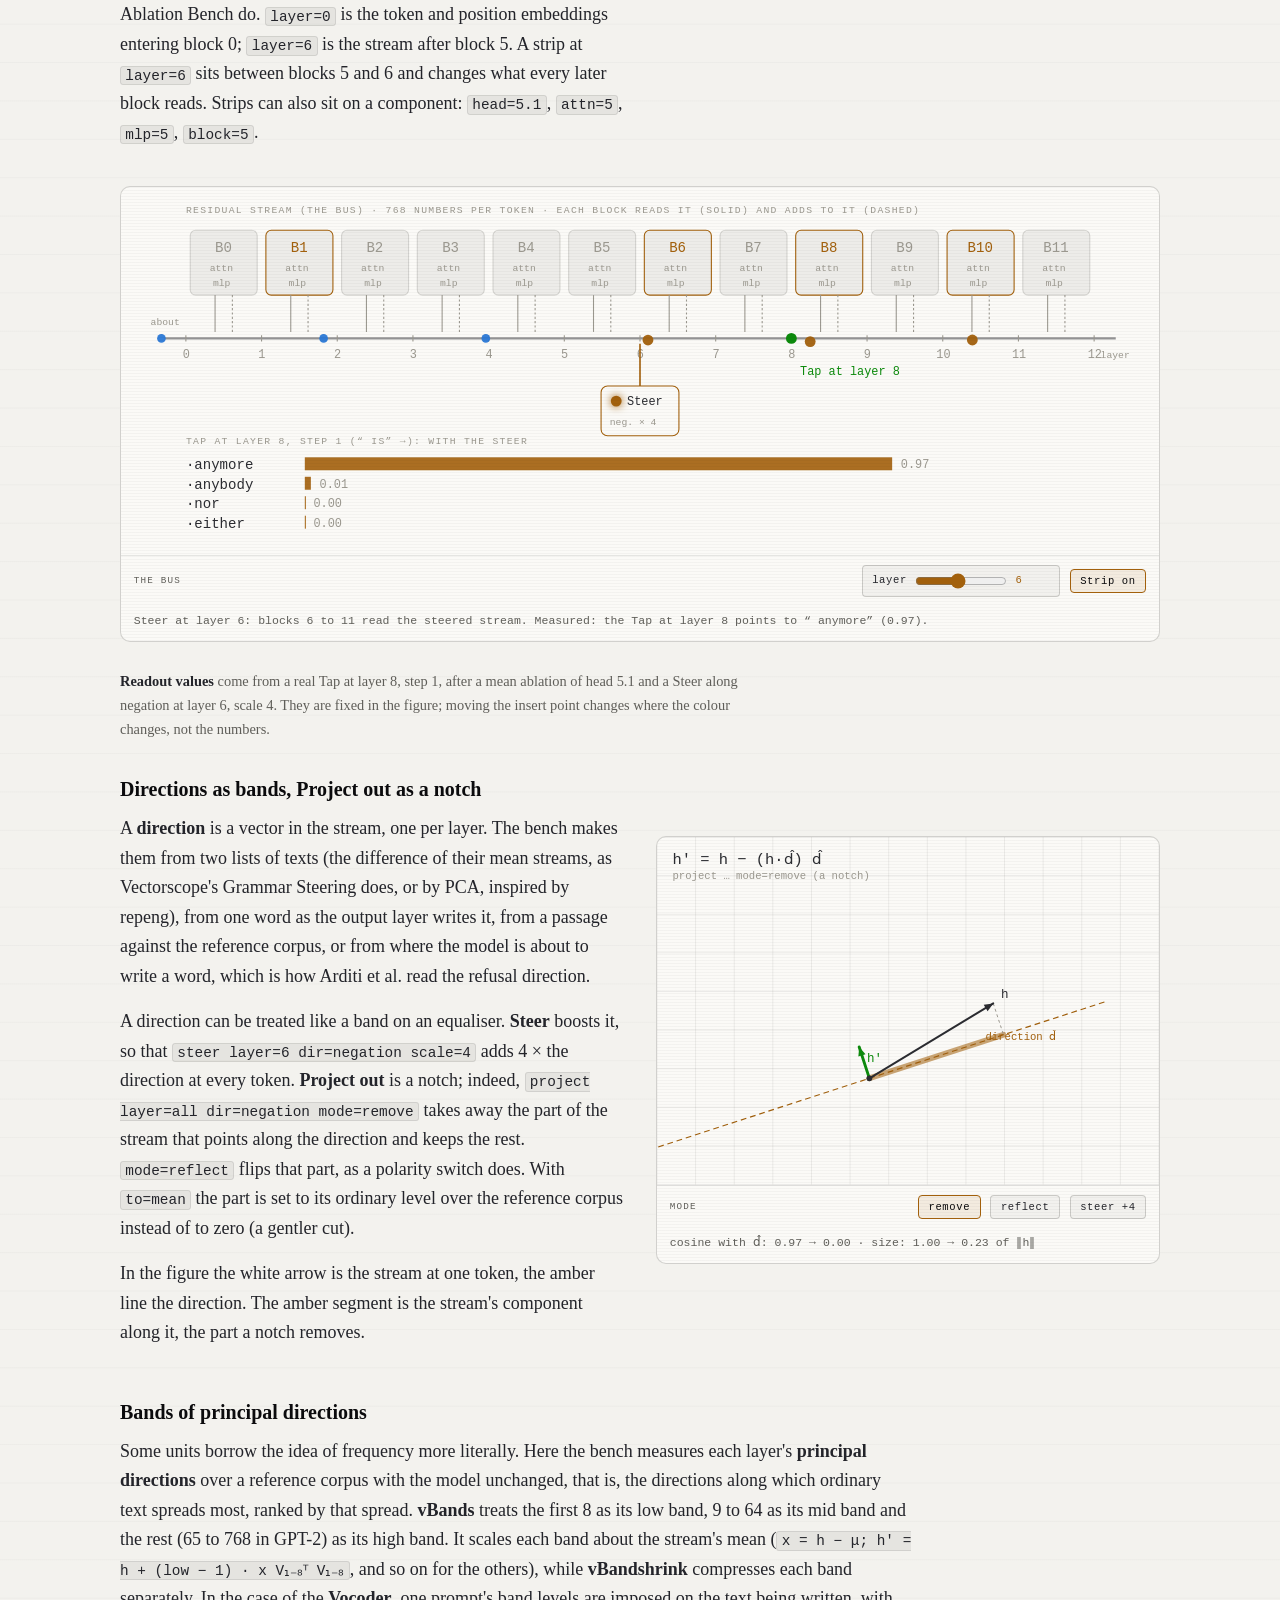
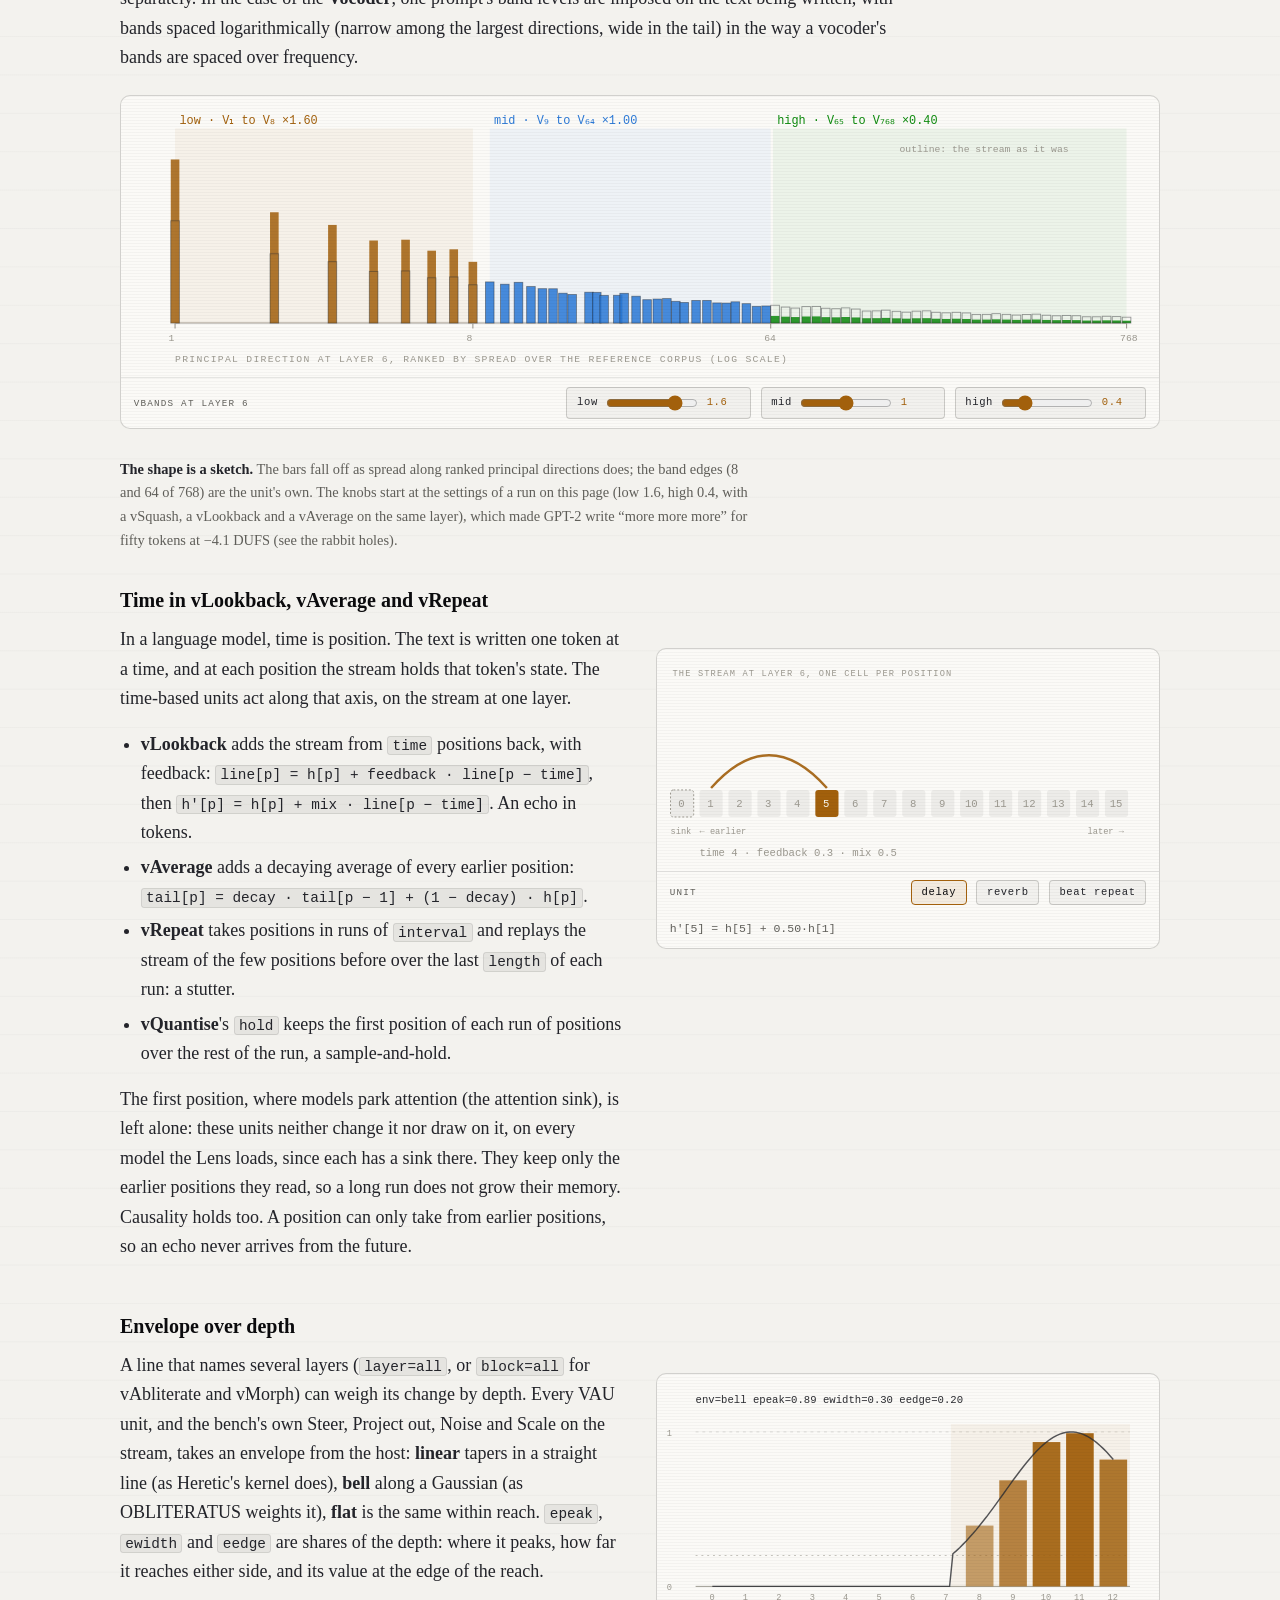
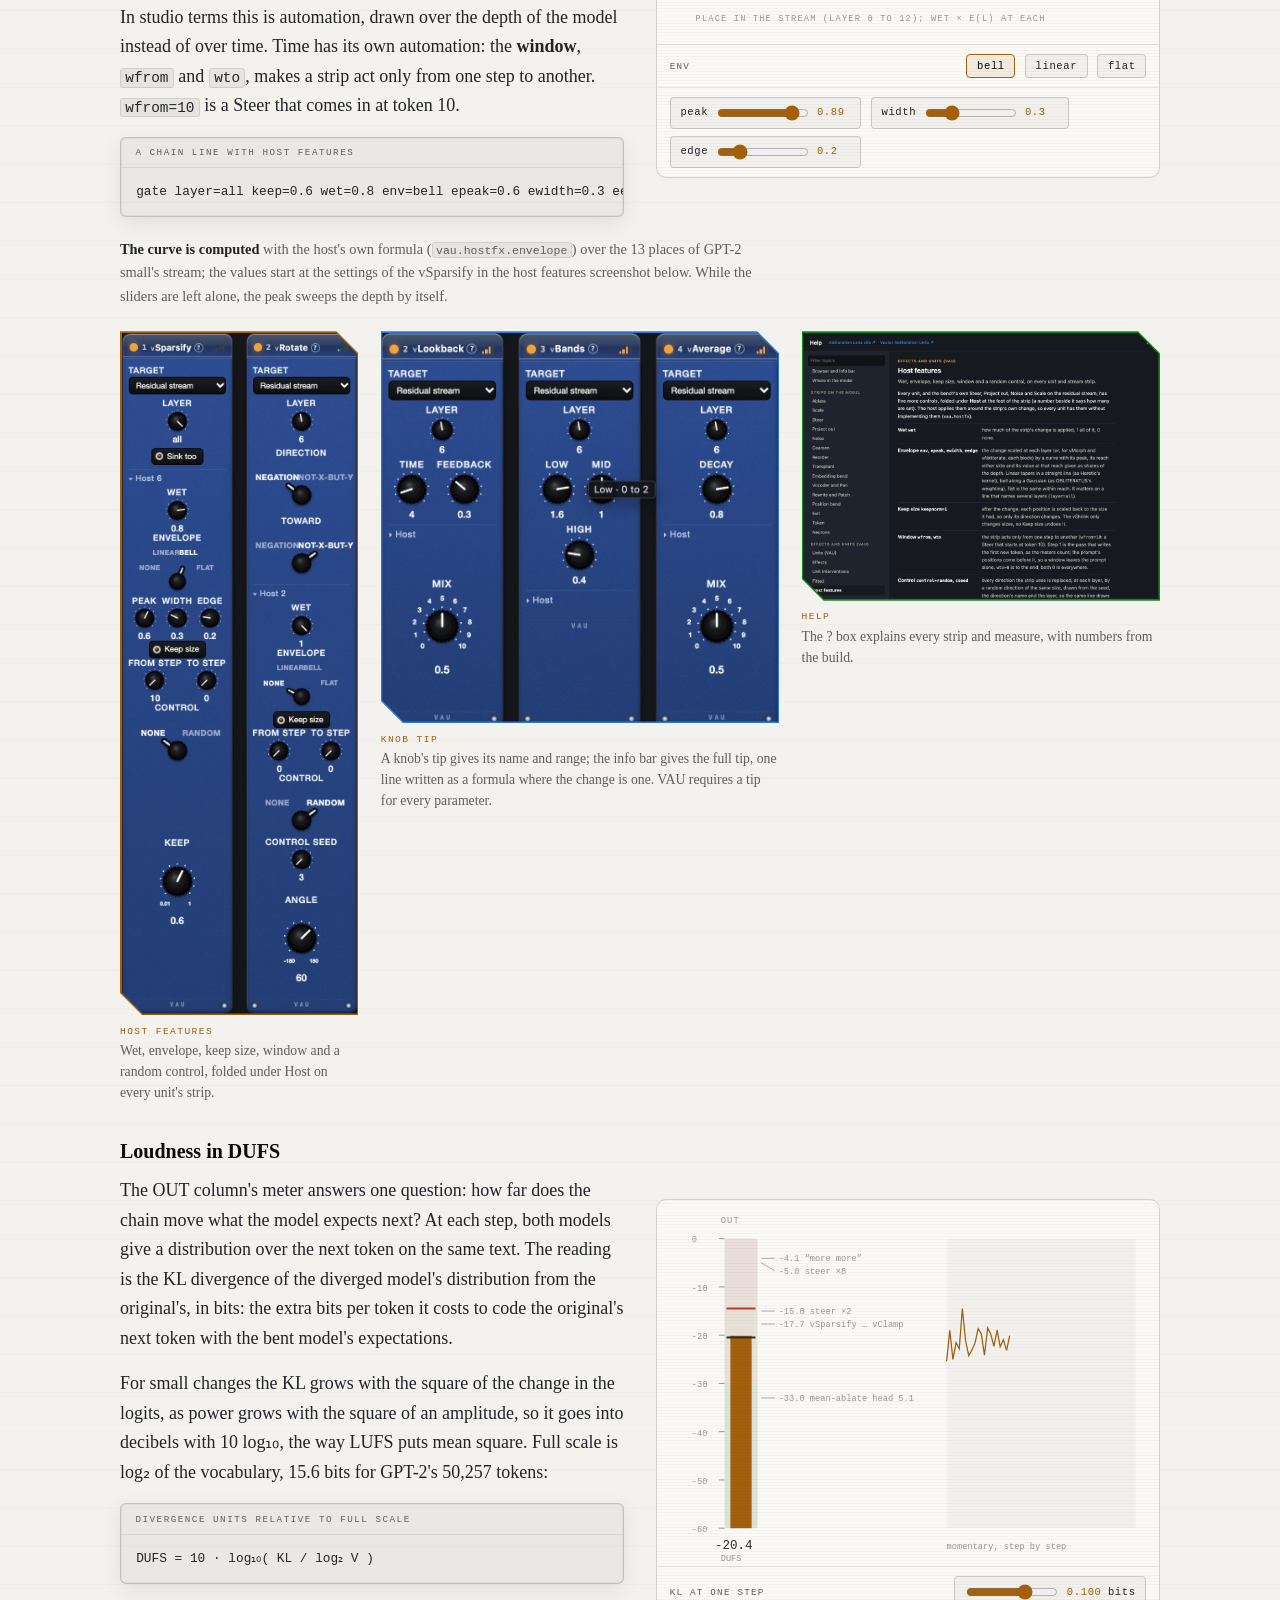
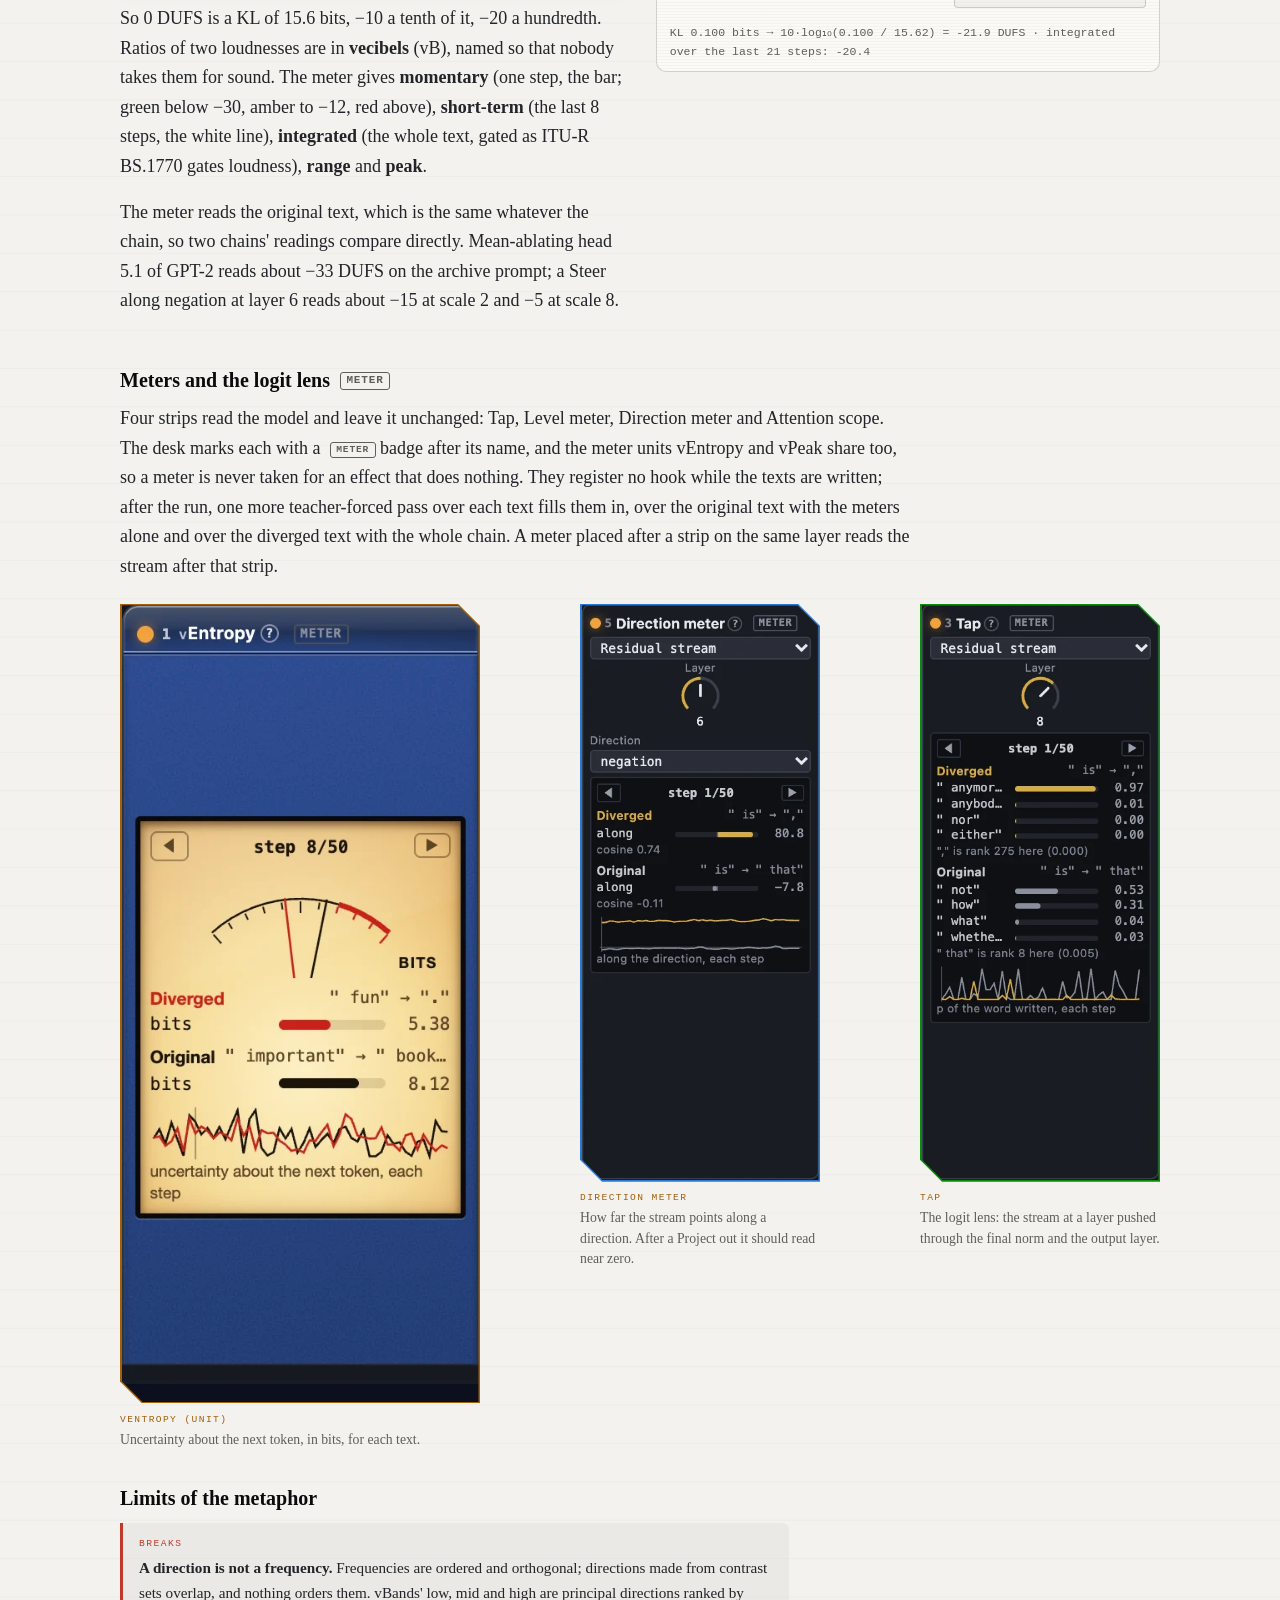
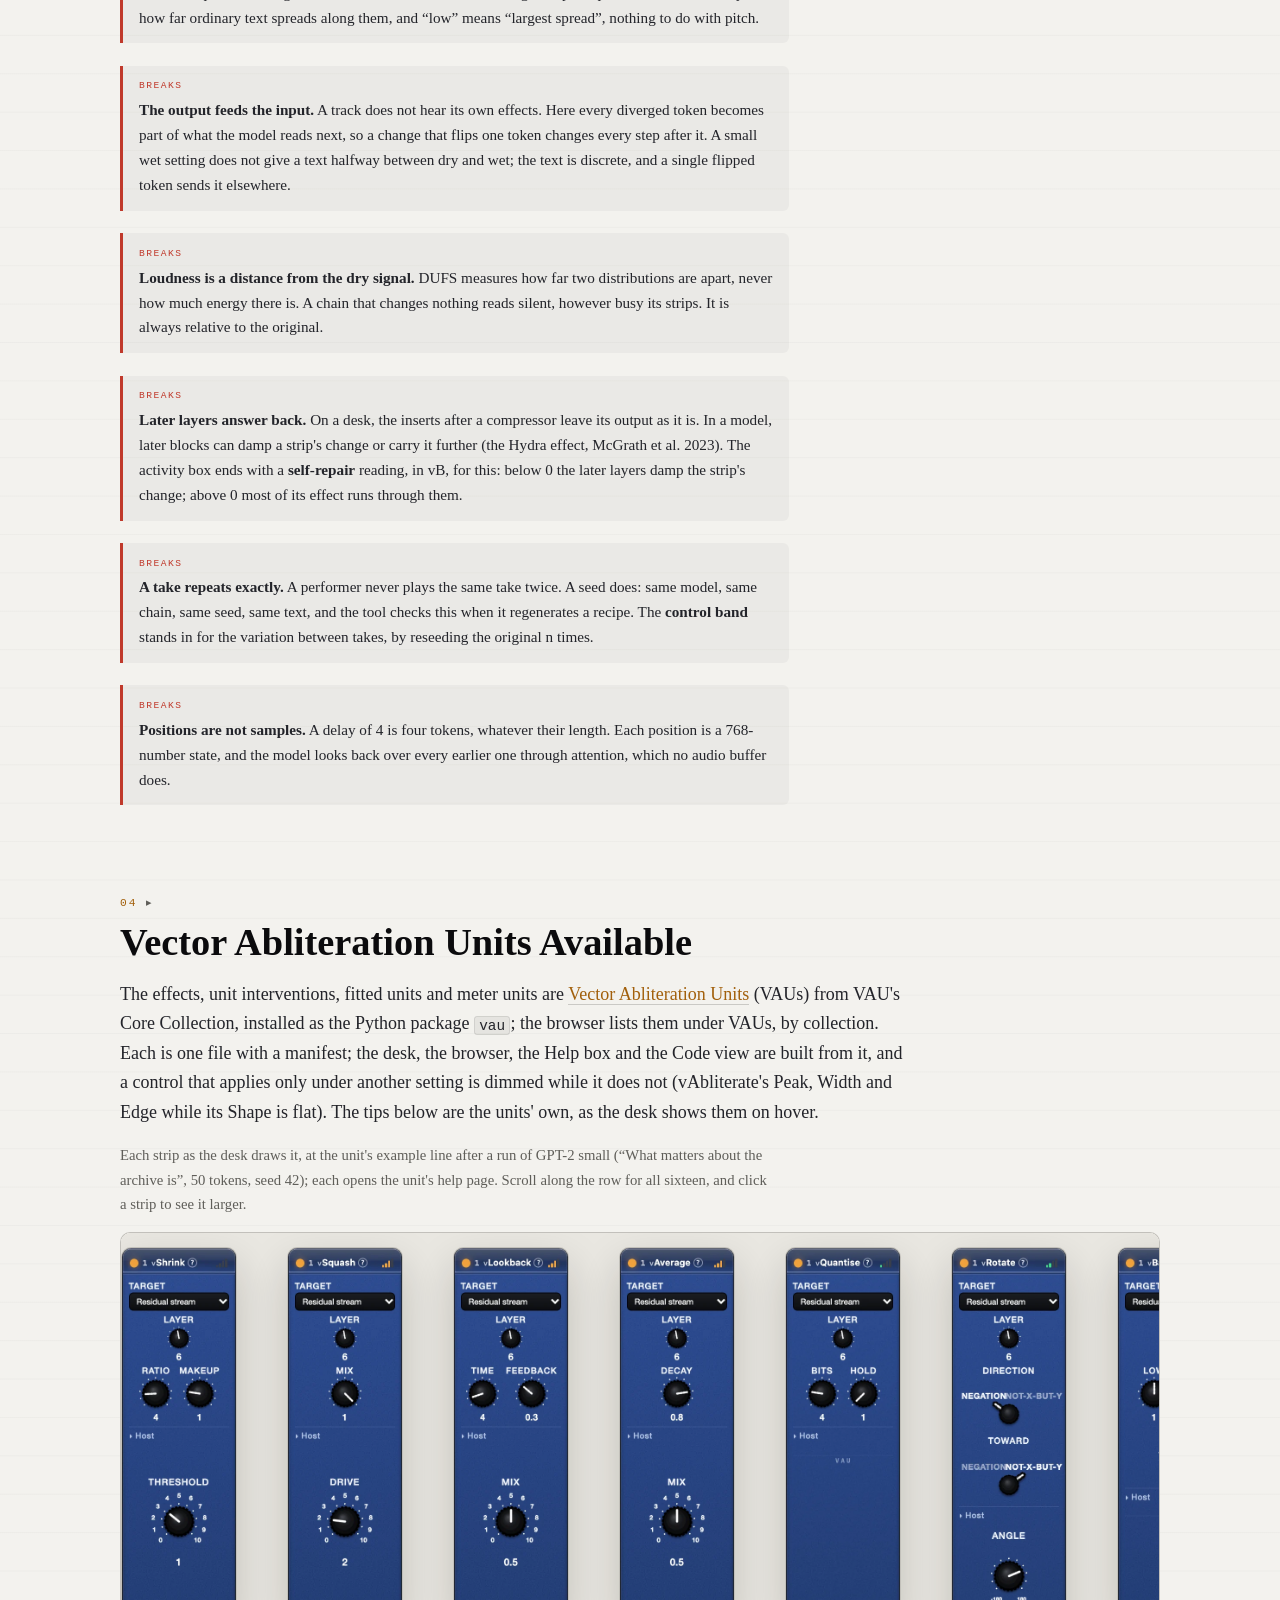
==== commit 31f0376f: "Version 0.1.20" ====
--- a/docs/index.html
+++ b/docs/index.html
@@ -57,9 +57,9 @@
     <path id="wave-wet" fill="none" stroke-width="1.6" class="s-acc"/>
   </svg>
   <div class="wrap hero-inner">
-    <span class="kicker">Vector Lab · instrument · alpha · version 0.1.18</span>
+    <span class="kicker">Vector Lab · instrument · alpha · version 0.1.20</span>
     <h1><span class="glitch" id="title" data-text="Abliteration Lens">Abliteration Lens</span></h1>
-    <p class="tagline">A mixing desk for a language model's forward pass. With an open-weight model loaded and strips on the desk, <kbd>Space</kbd> sets the text the bent model writes beside the text the unchanged model writes from the same prompt and the same seed. It runs on your own machine, and nothing leaves it.</p>
+    <p class="tagline">A mixing desk for a language model's forward pass. With an open-weight model loaded and strips on the desk, <kbd>Space</kbd> sets the text the bent model writes beside the text the unchanged model writes from the same prompt and the same seed. It runs on your own machine.</p>
     <div class="hero-actions">
       <a class="btn btn-primary" href="#start">Get started</a>
       <a class="btn" href="#how">How it works</a>
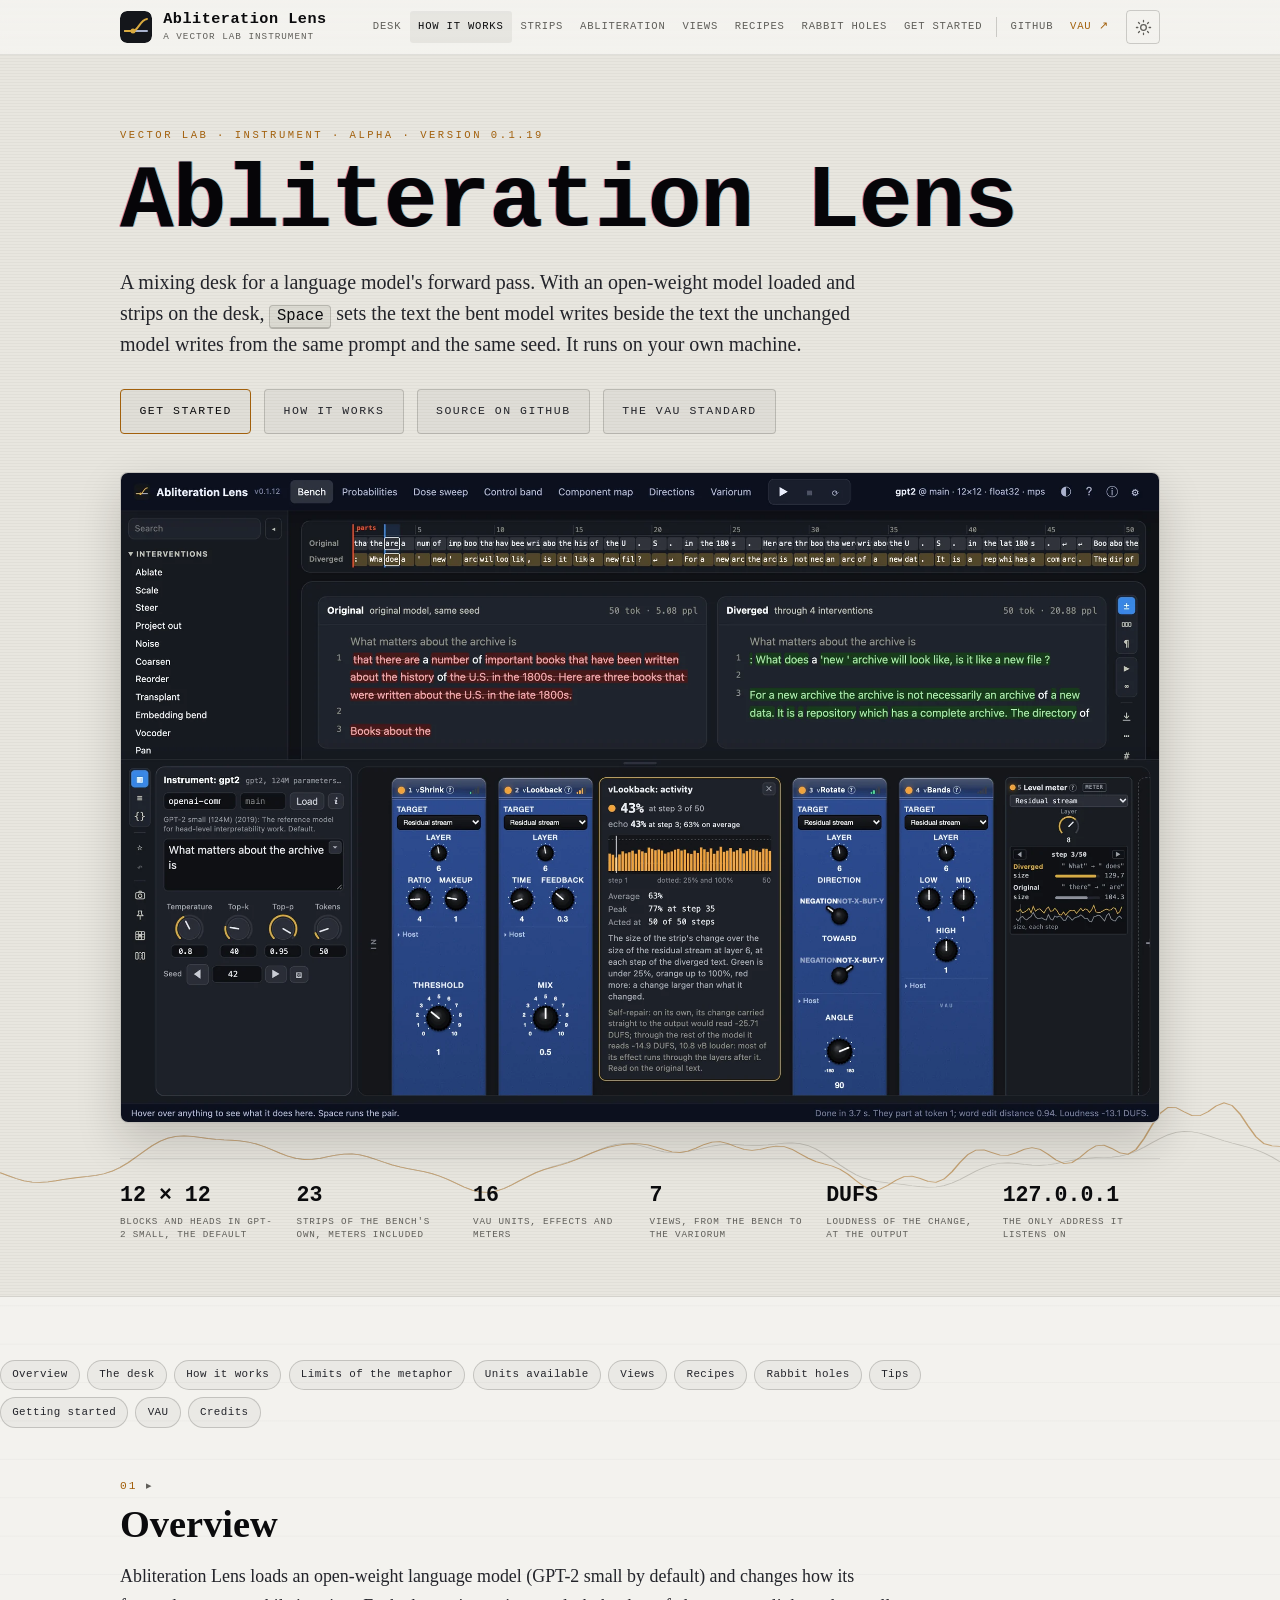
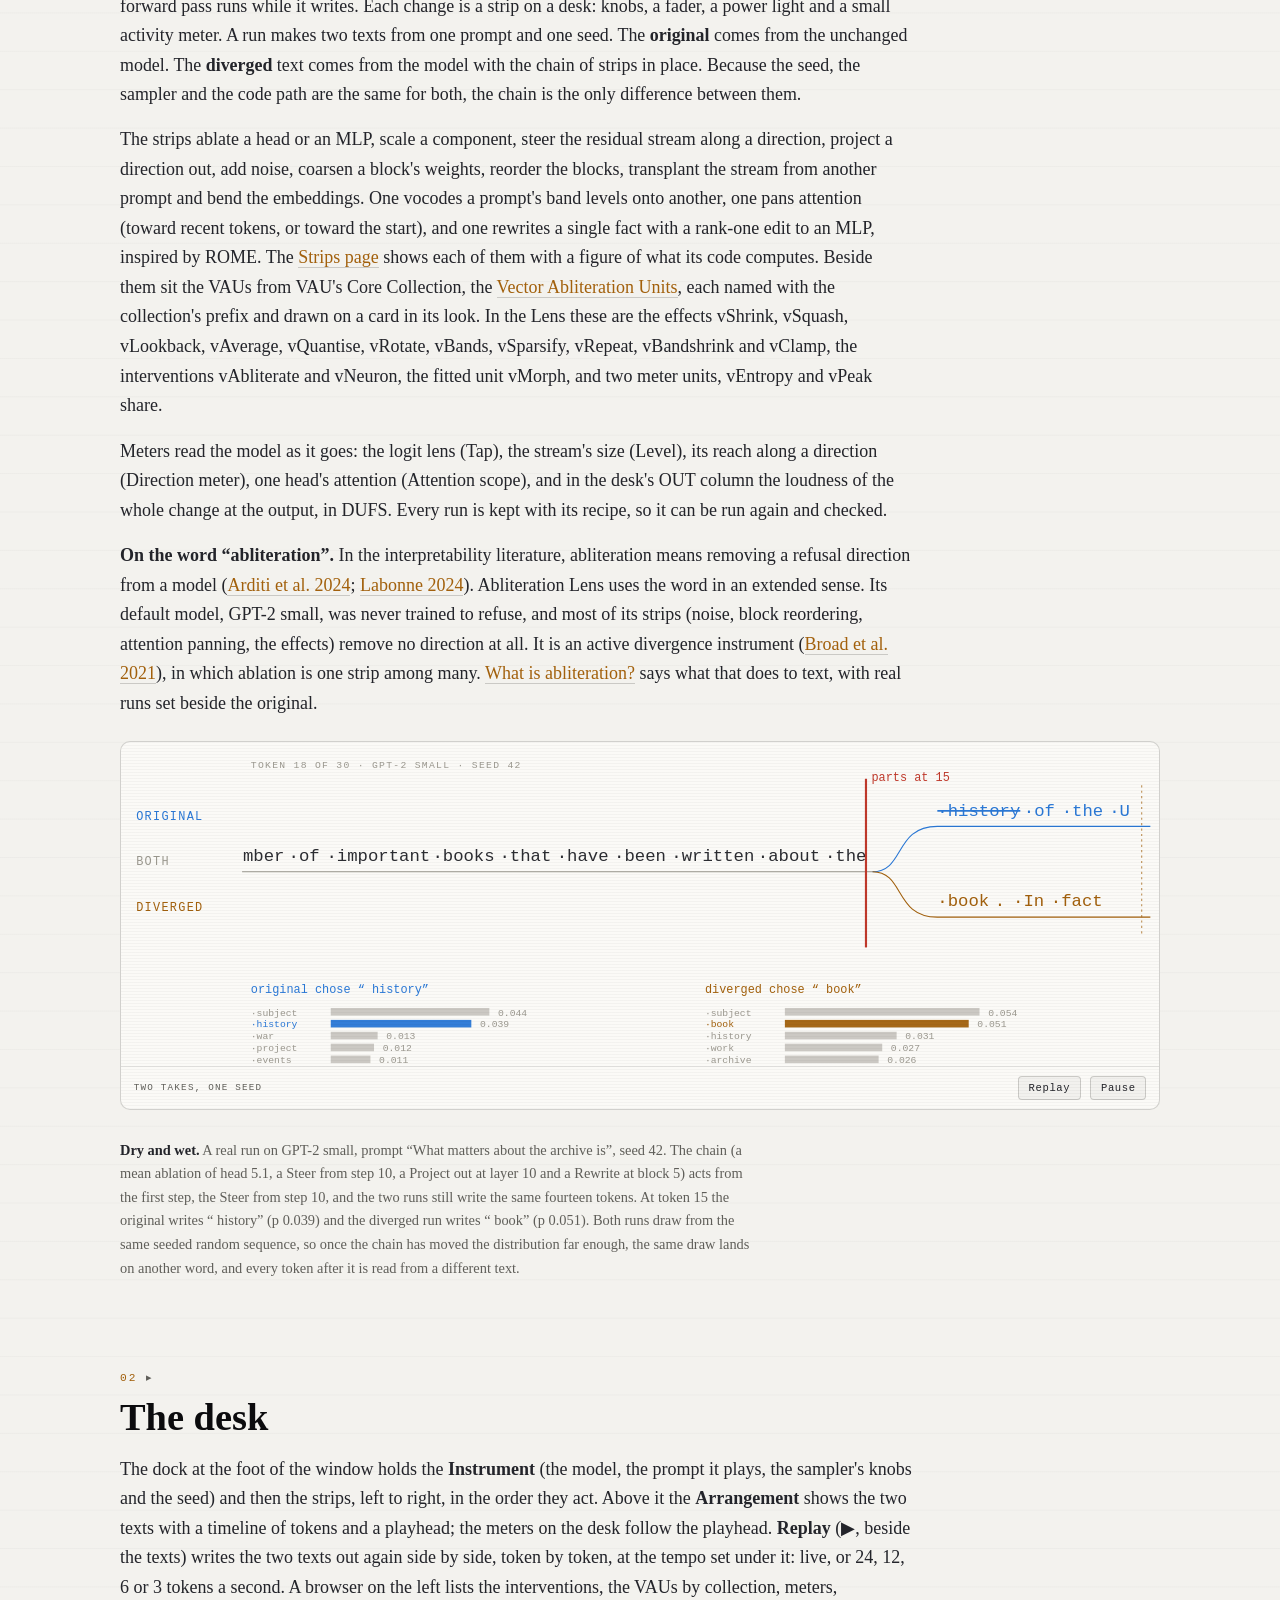
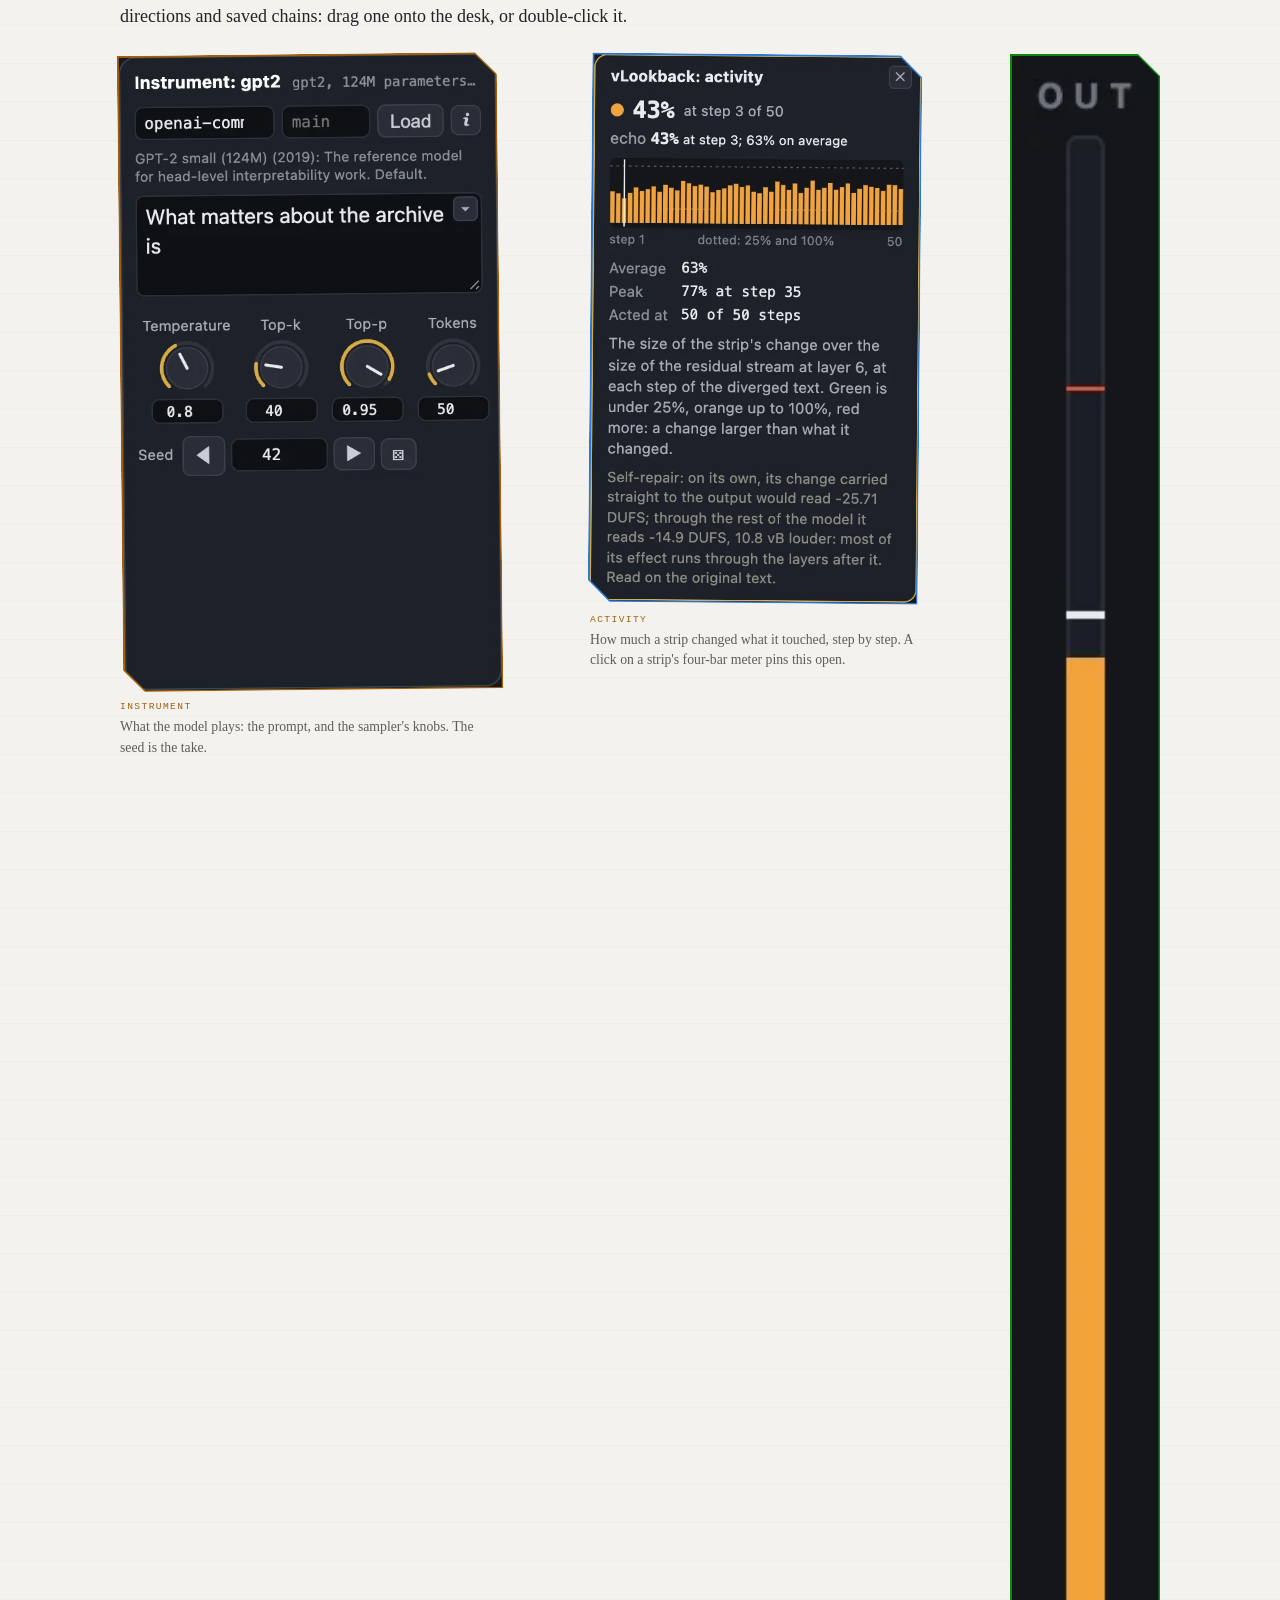
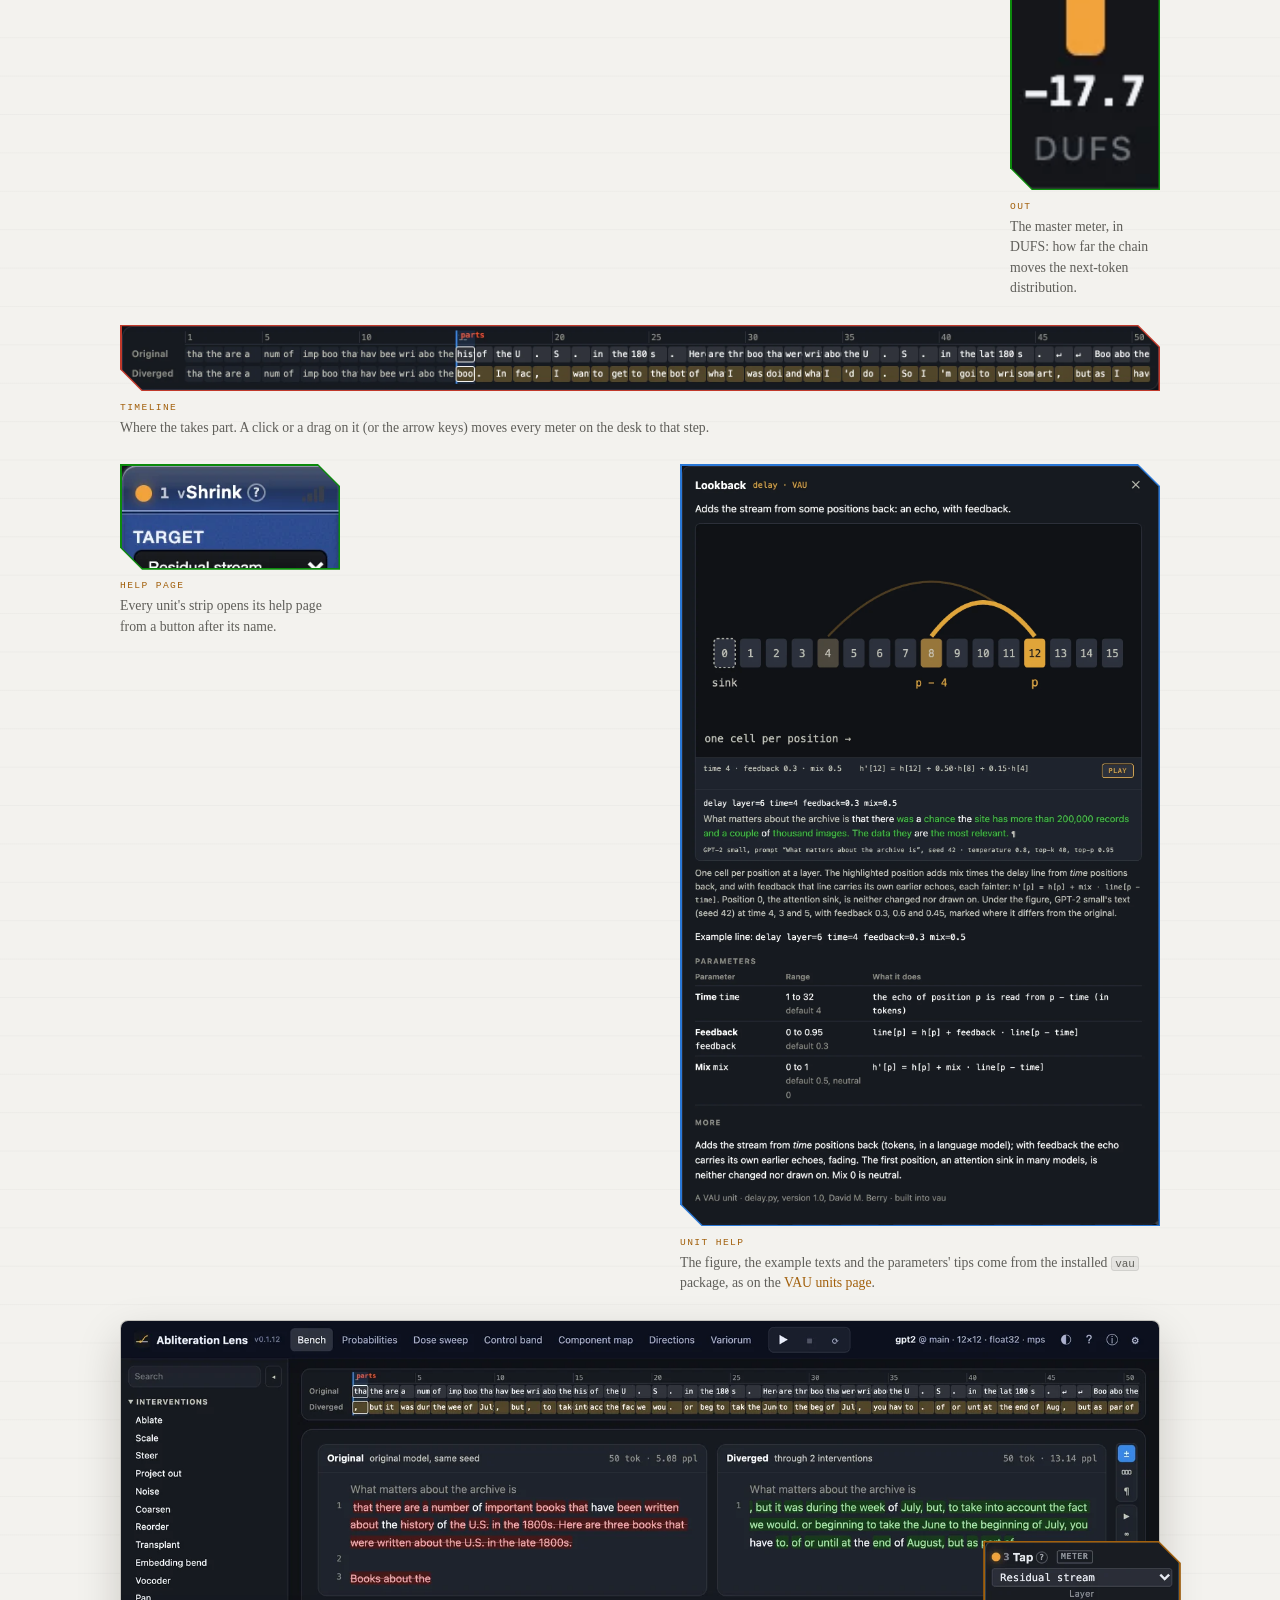
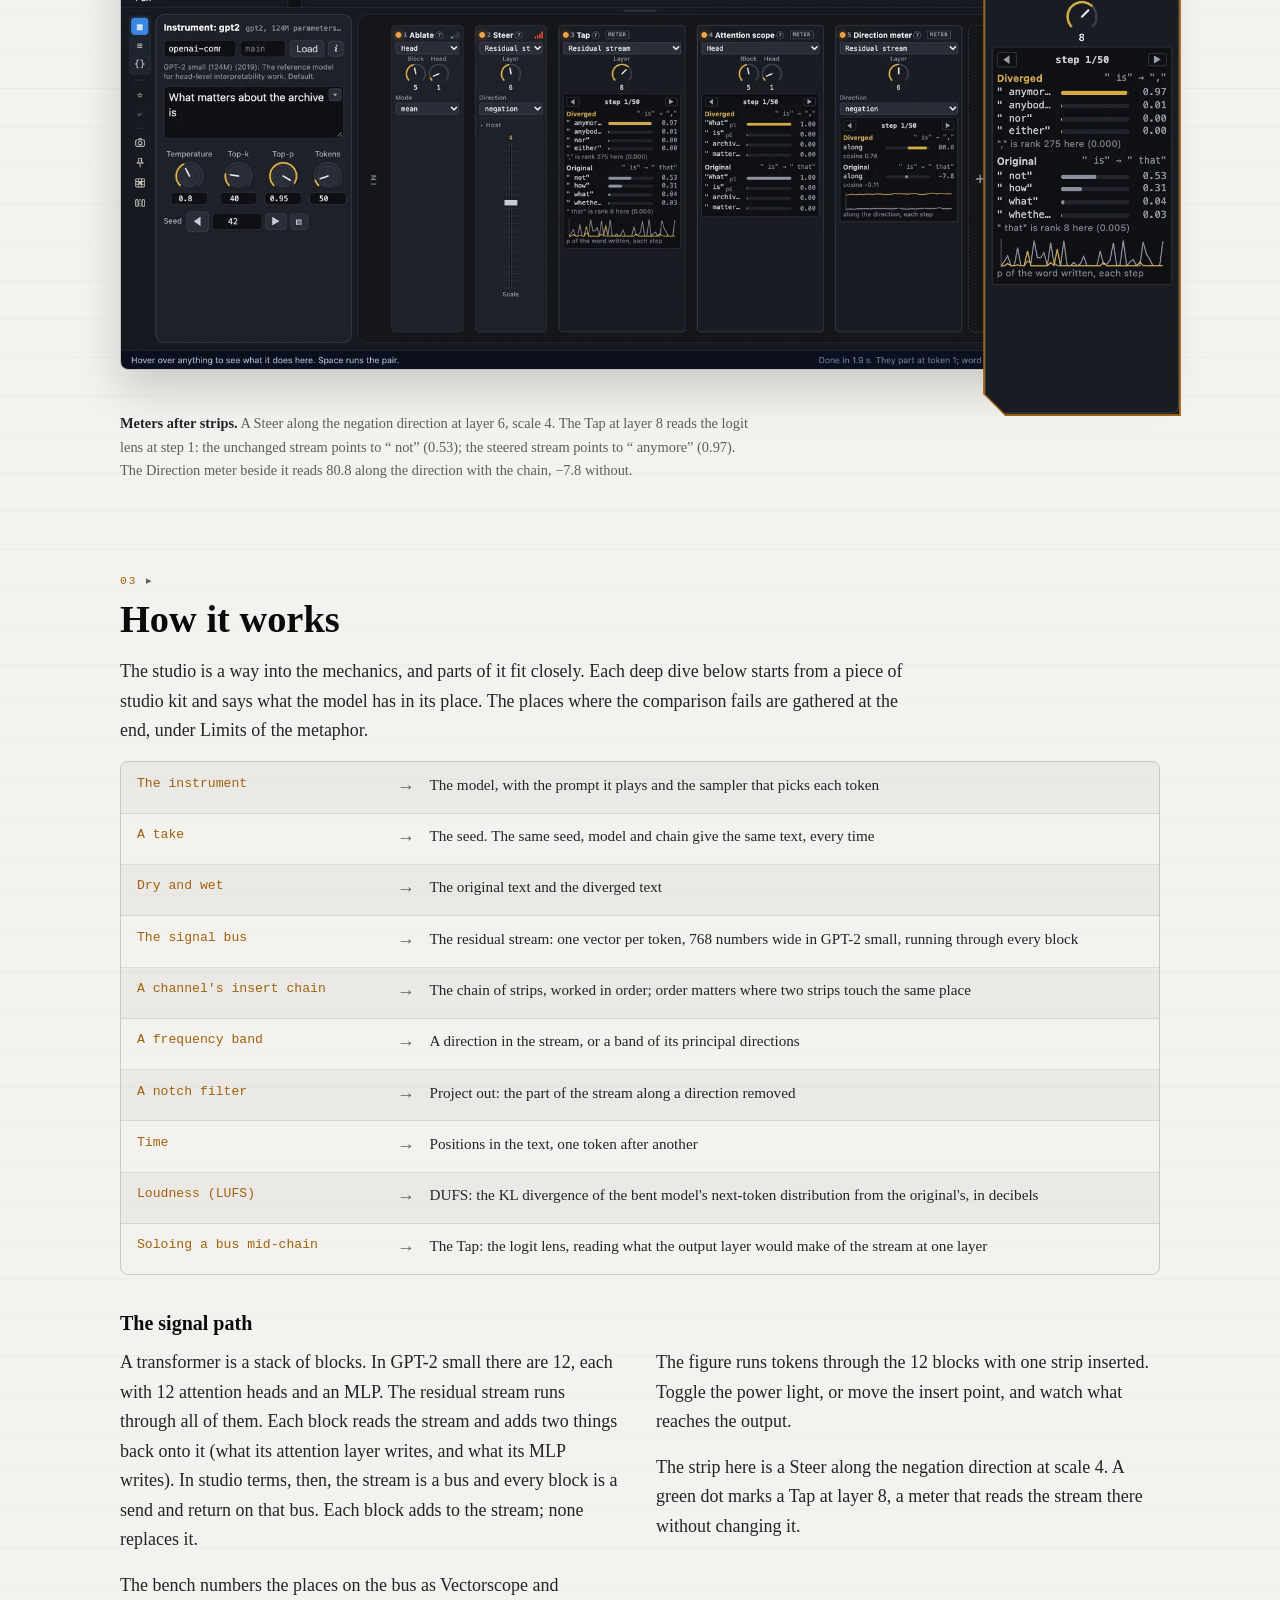
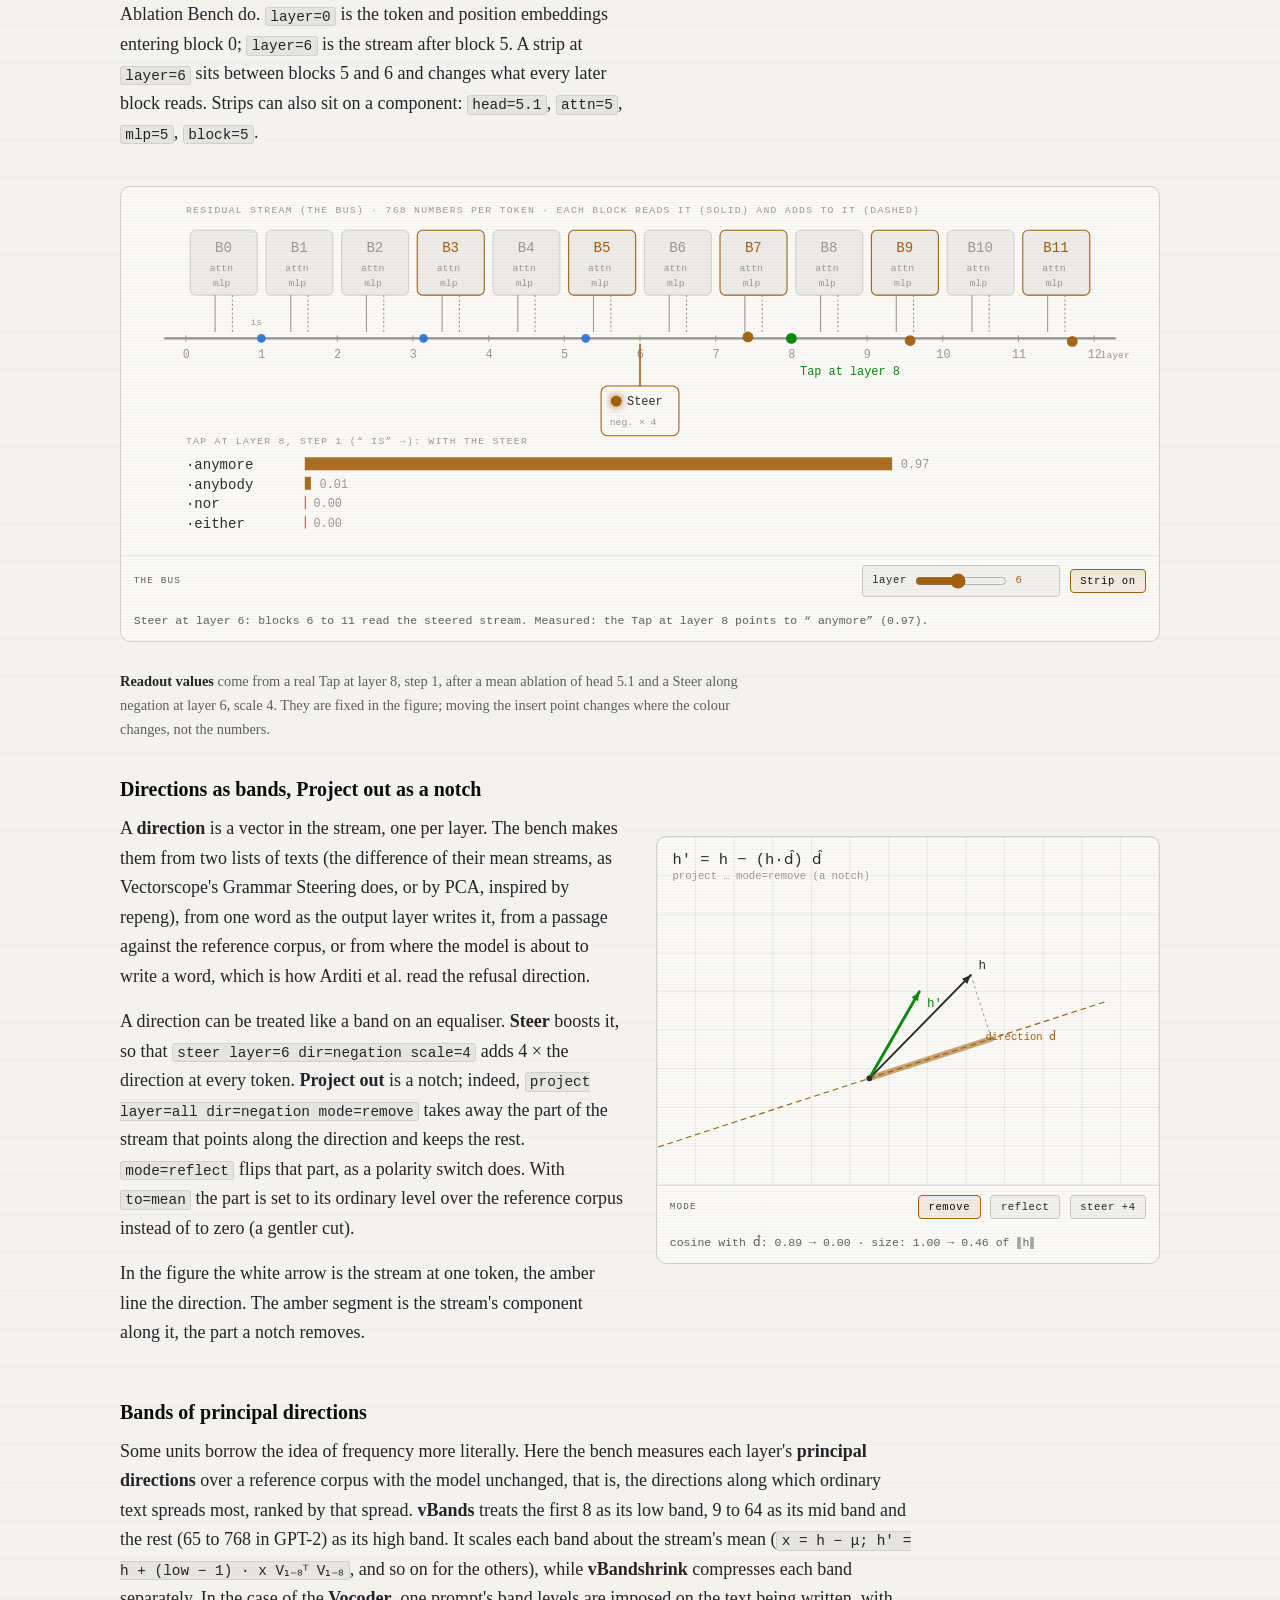
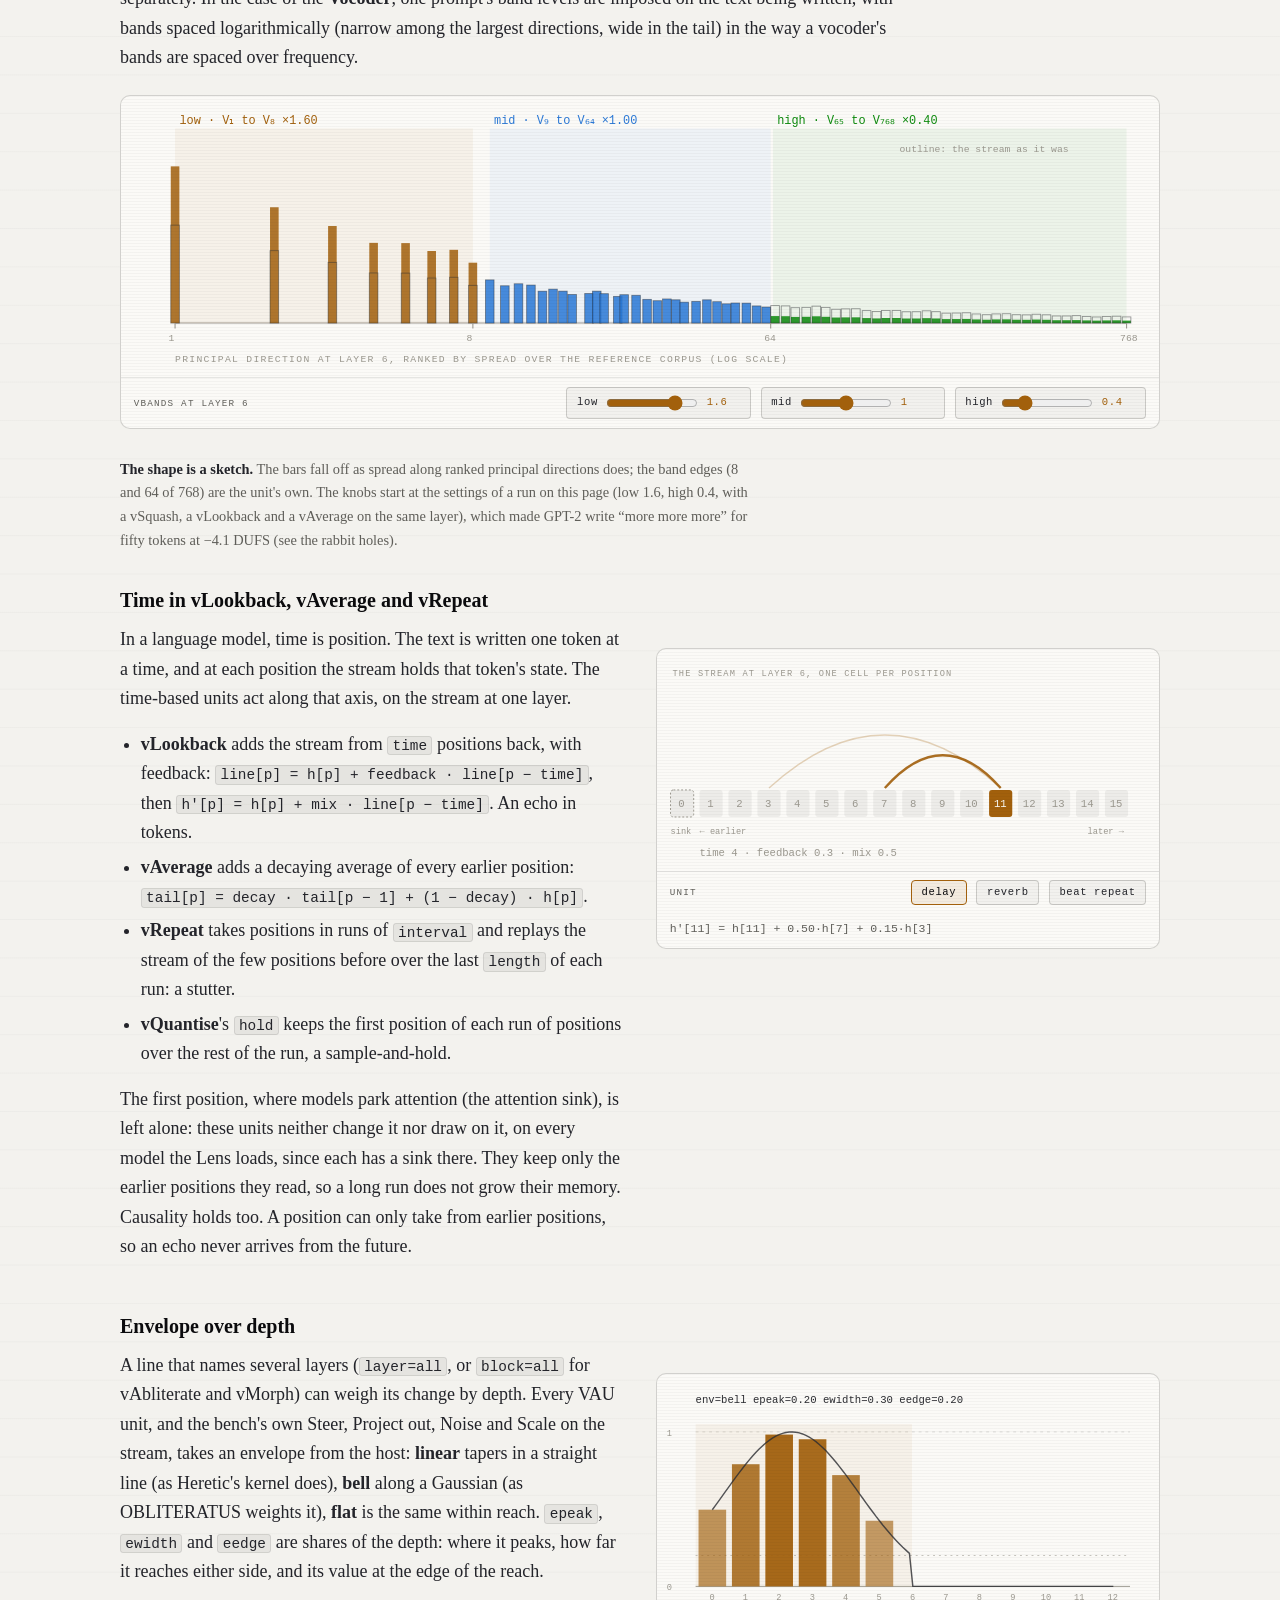
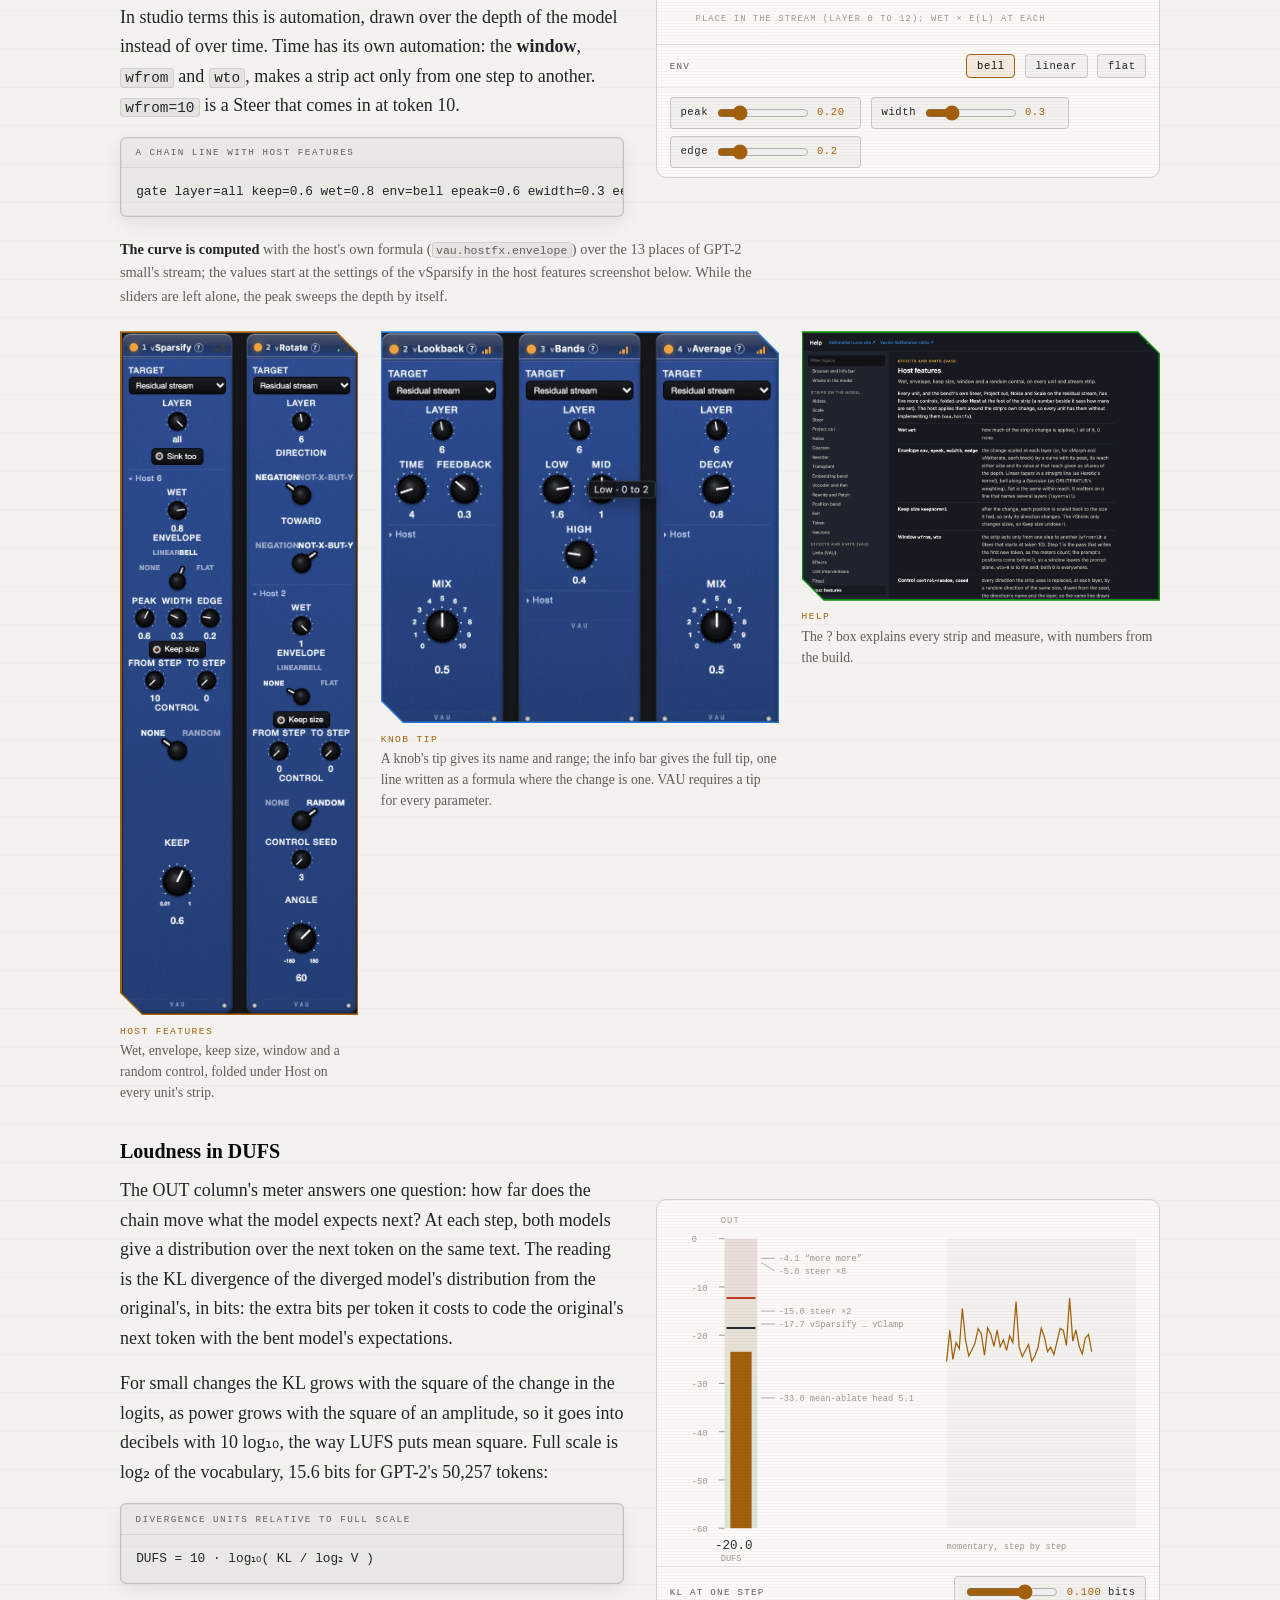
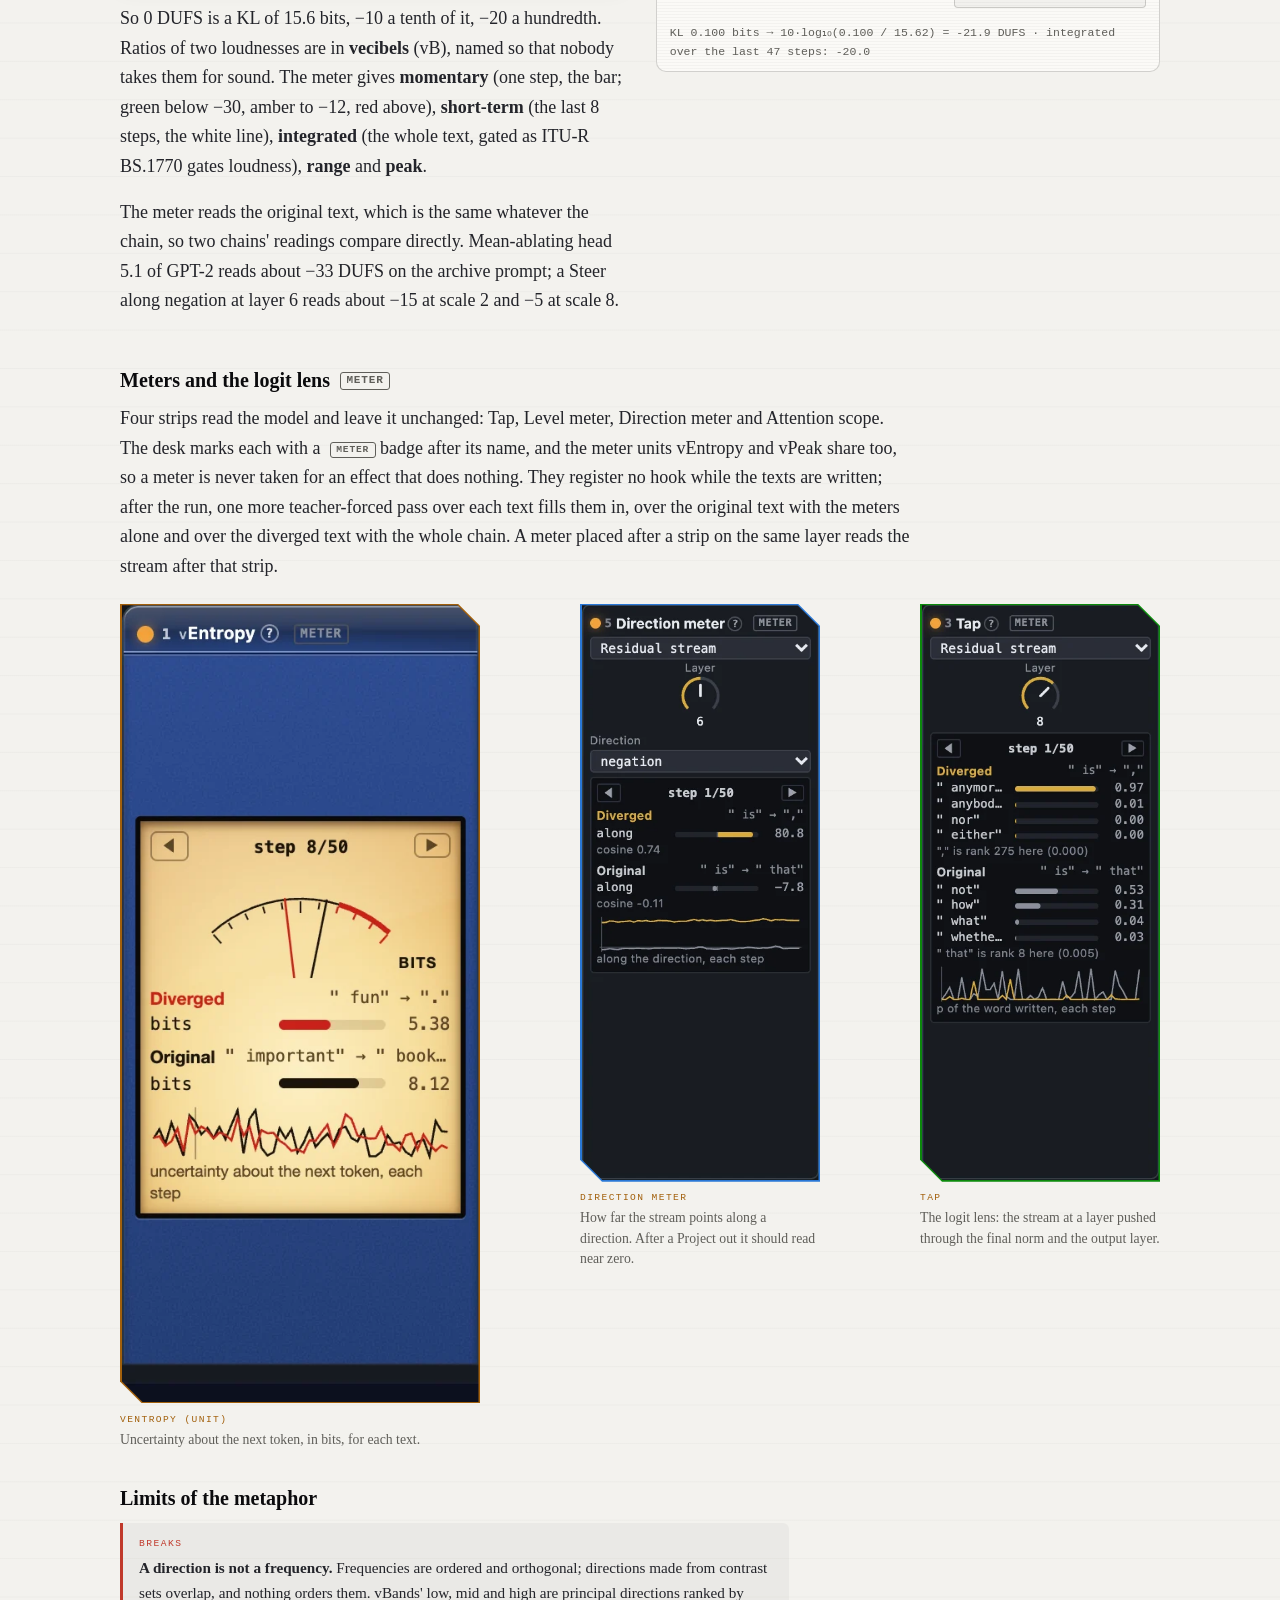
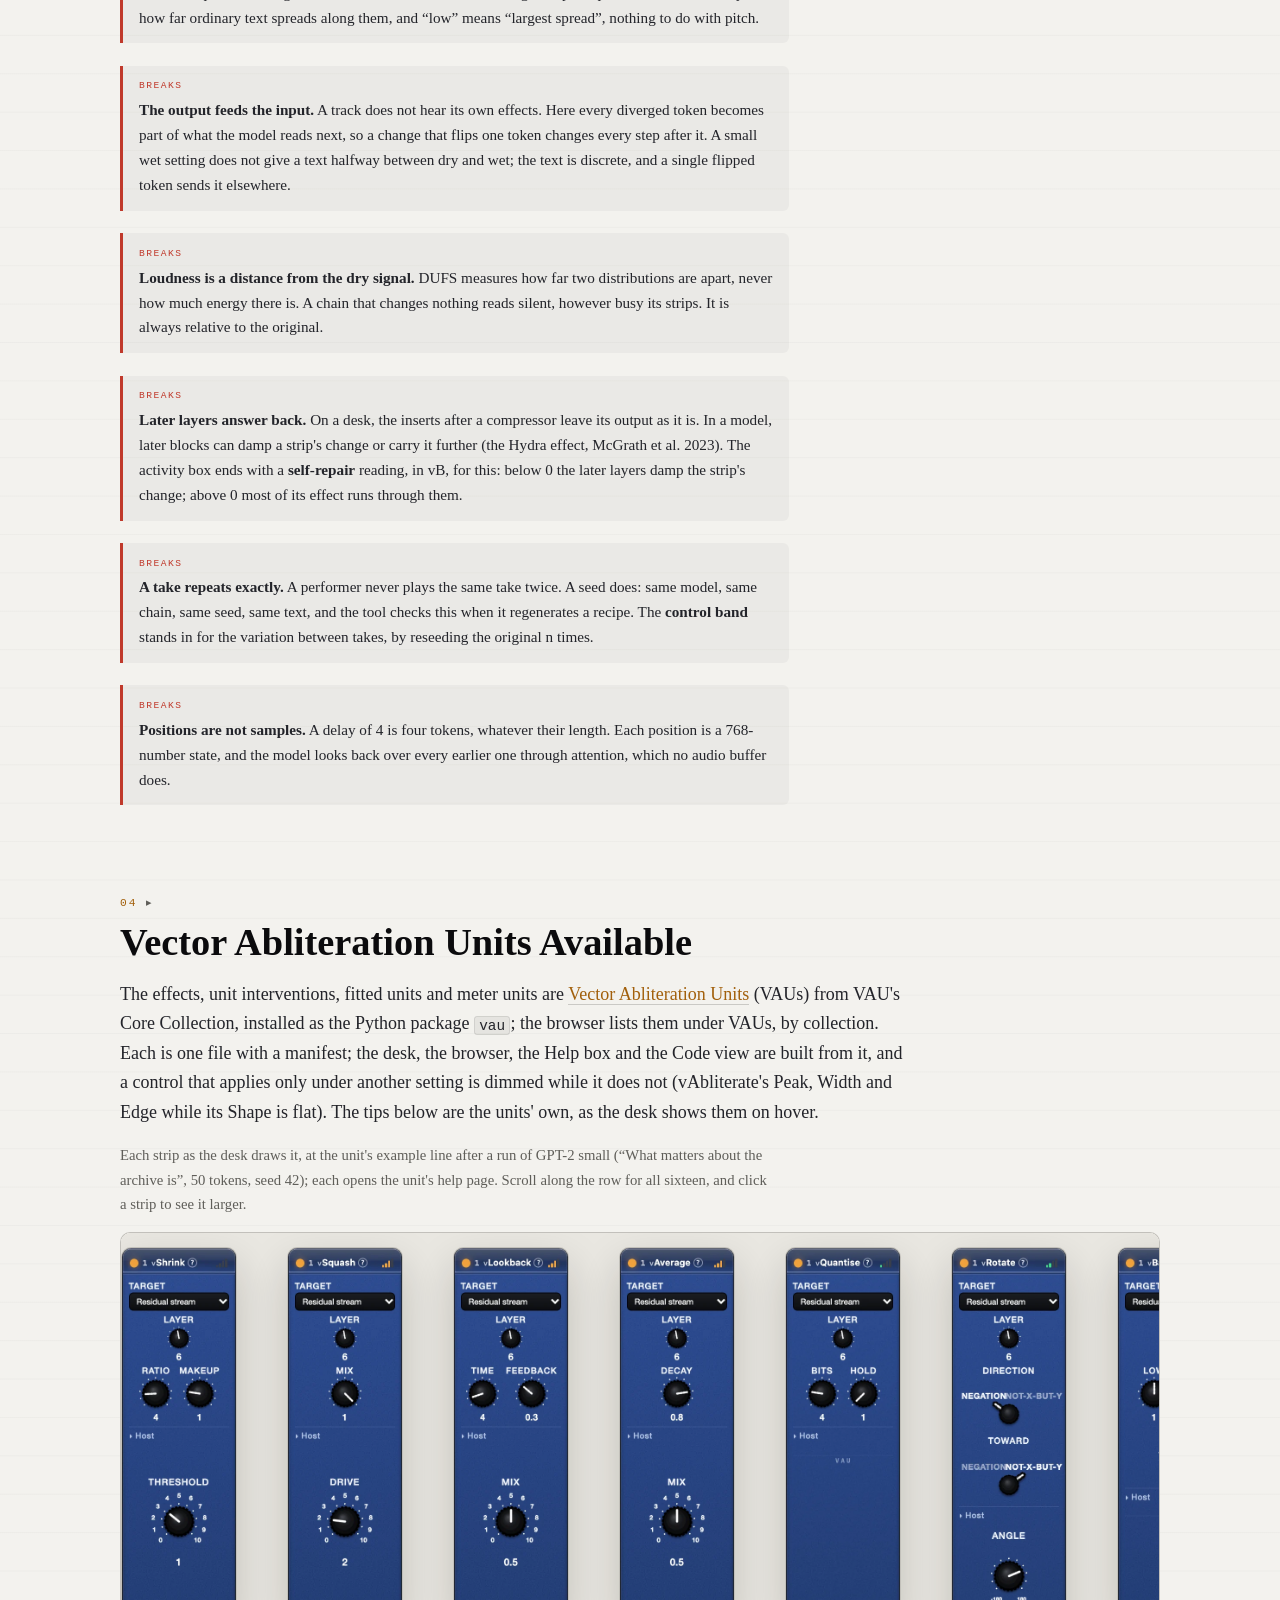
==== commit fd968592: "Drop 'nothing leaves the machine': models and their details come from Hugging Face" ====
--- a/docs/index.html
+++ b/docs/index.html
@@ -57,7 +57,7 @@
     <path id="wave-wet" fill="none" stroke-width="1.6" class="s-acc"/>
   </svg>
   <div class="wrap hero-inner">
-    <span class="kicker">Vector Lab · instrument · alpha · version 0.1.20</span>
+    <span class="kicker">Vector Lab · instrument · alpha · version 0.1.19</span>
     <h1><span class="glitch" id="title" data-text="Abliteration Lens">Abliteration Lens</span></h1>
     <p class="tagline">A mixing desk for a language model's forward pass. With an open-weight model loaded and strips on the desk, <kbd>Space</kbd> sets the text the bent model writes beside the text the unchanged model writes from the same prompt and the same seed. It runs on your own machine.</p>
     <div class="hero-actions">
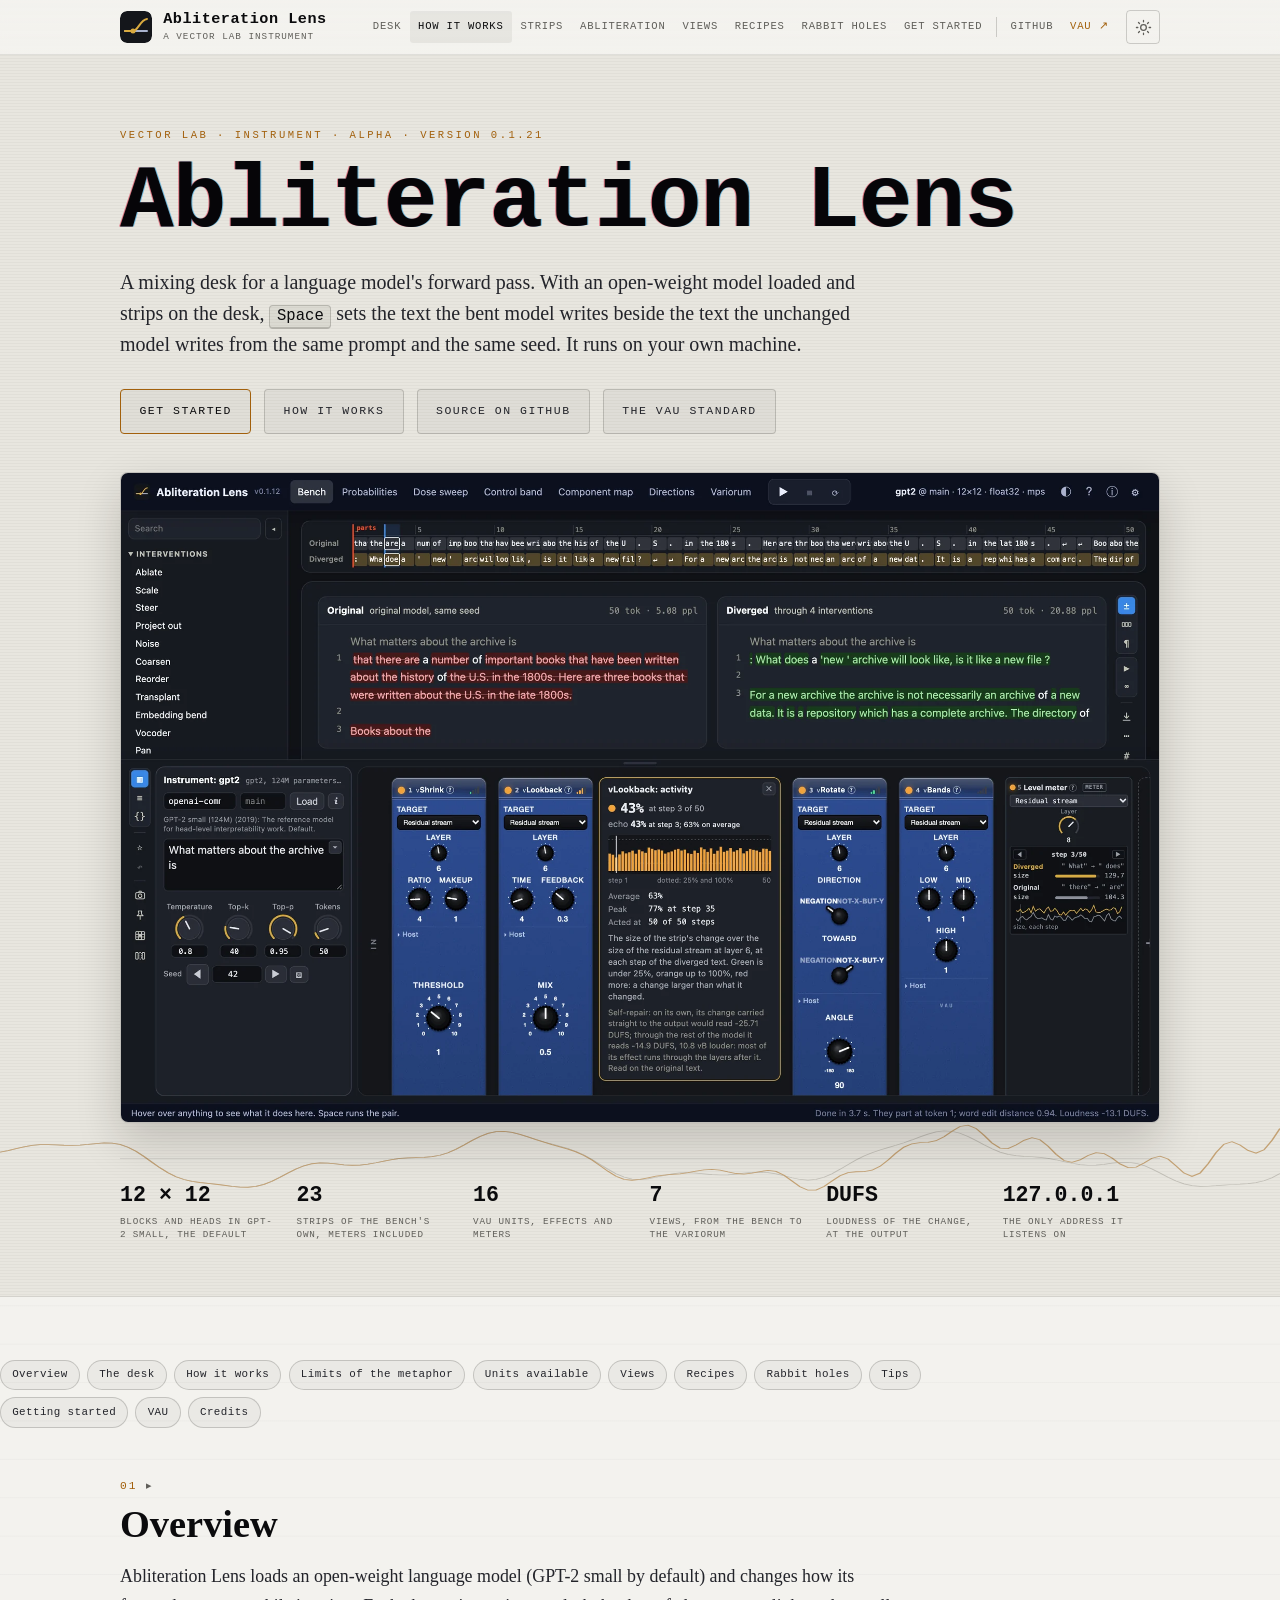
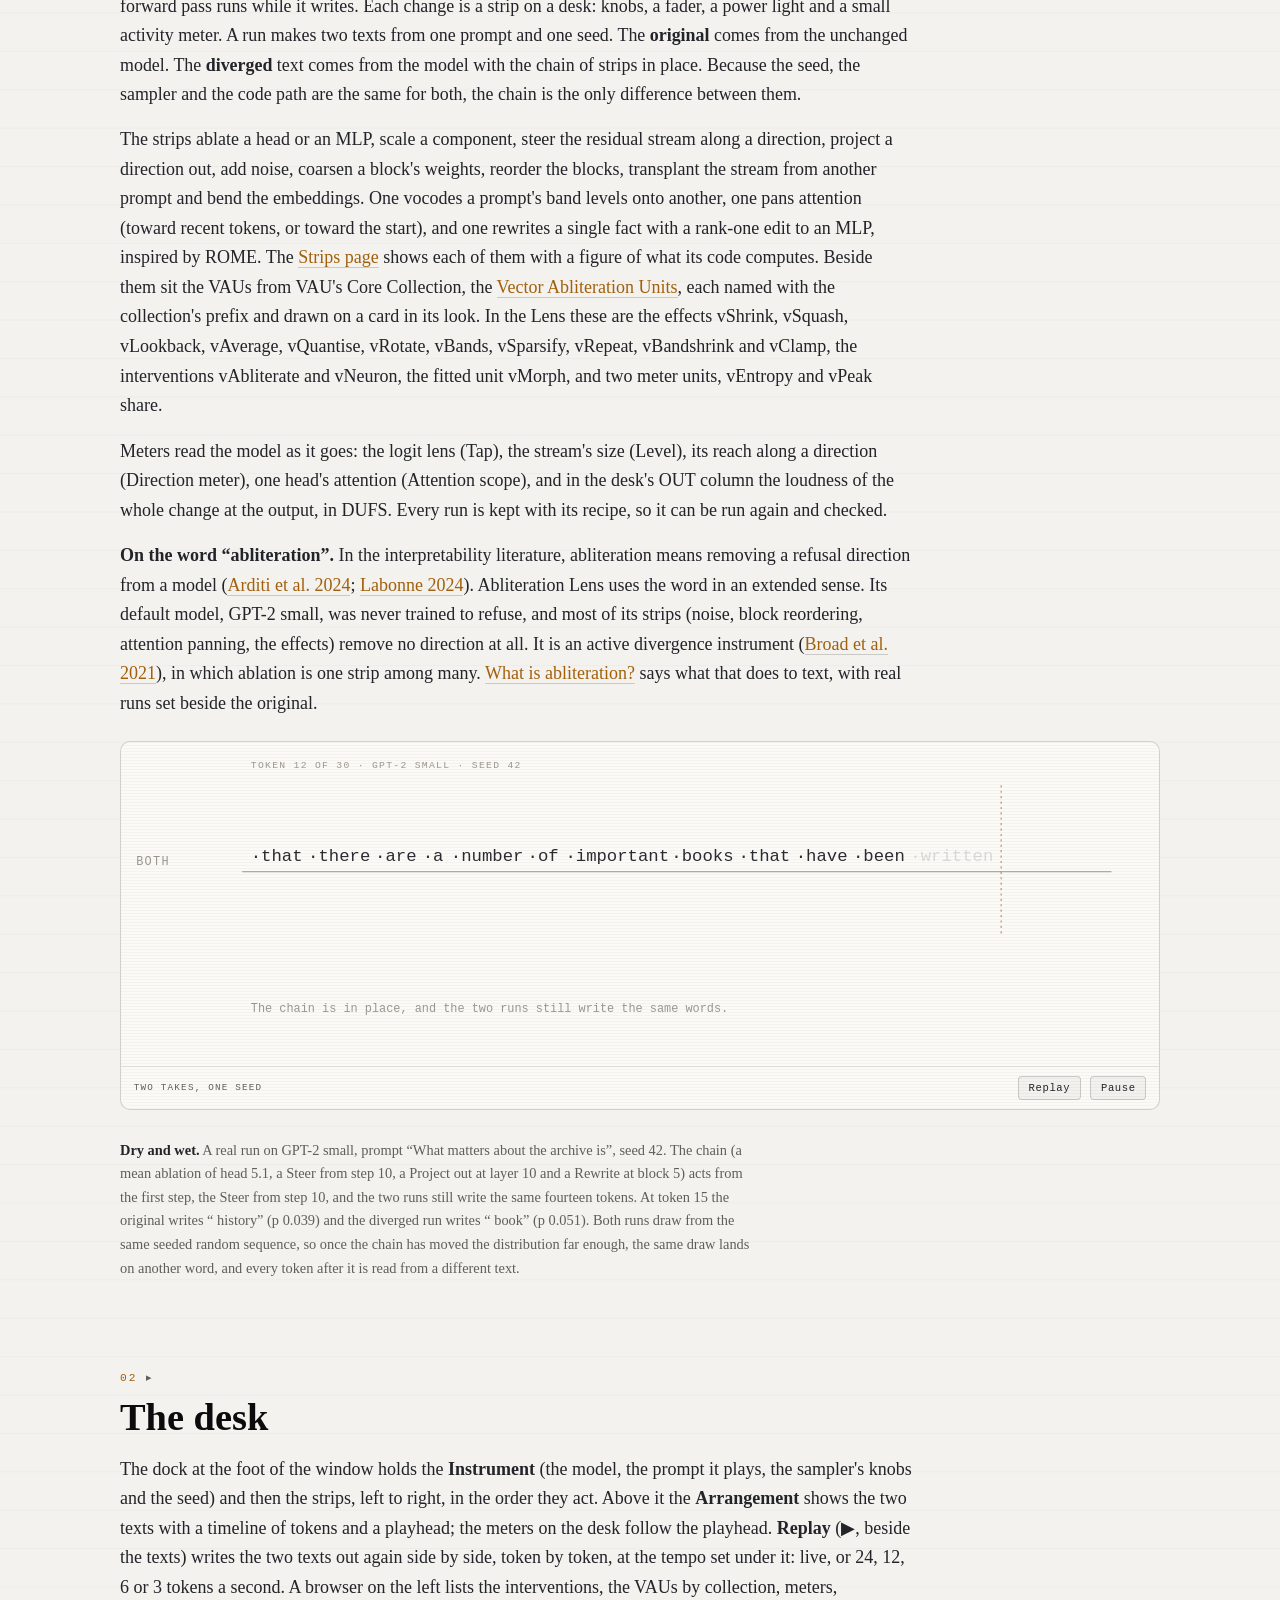
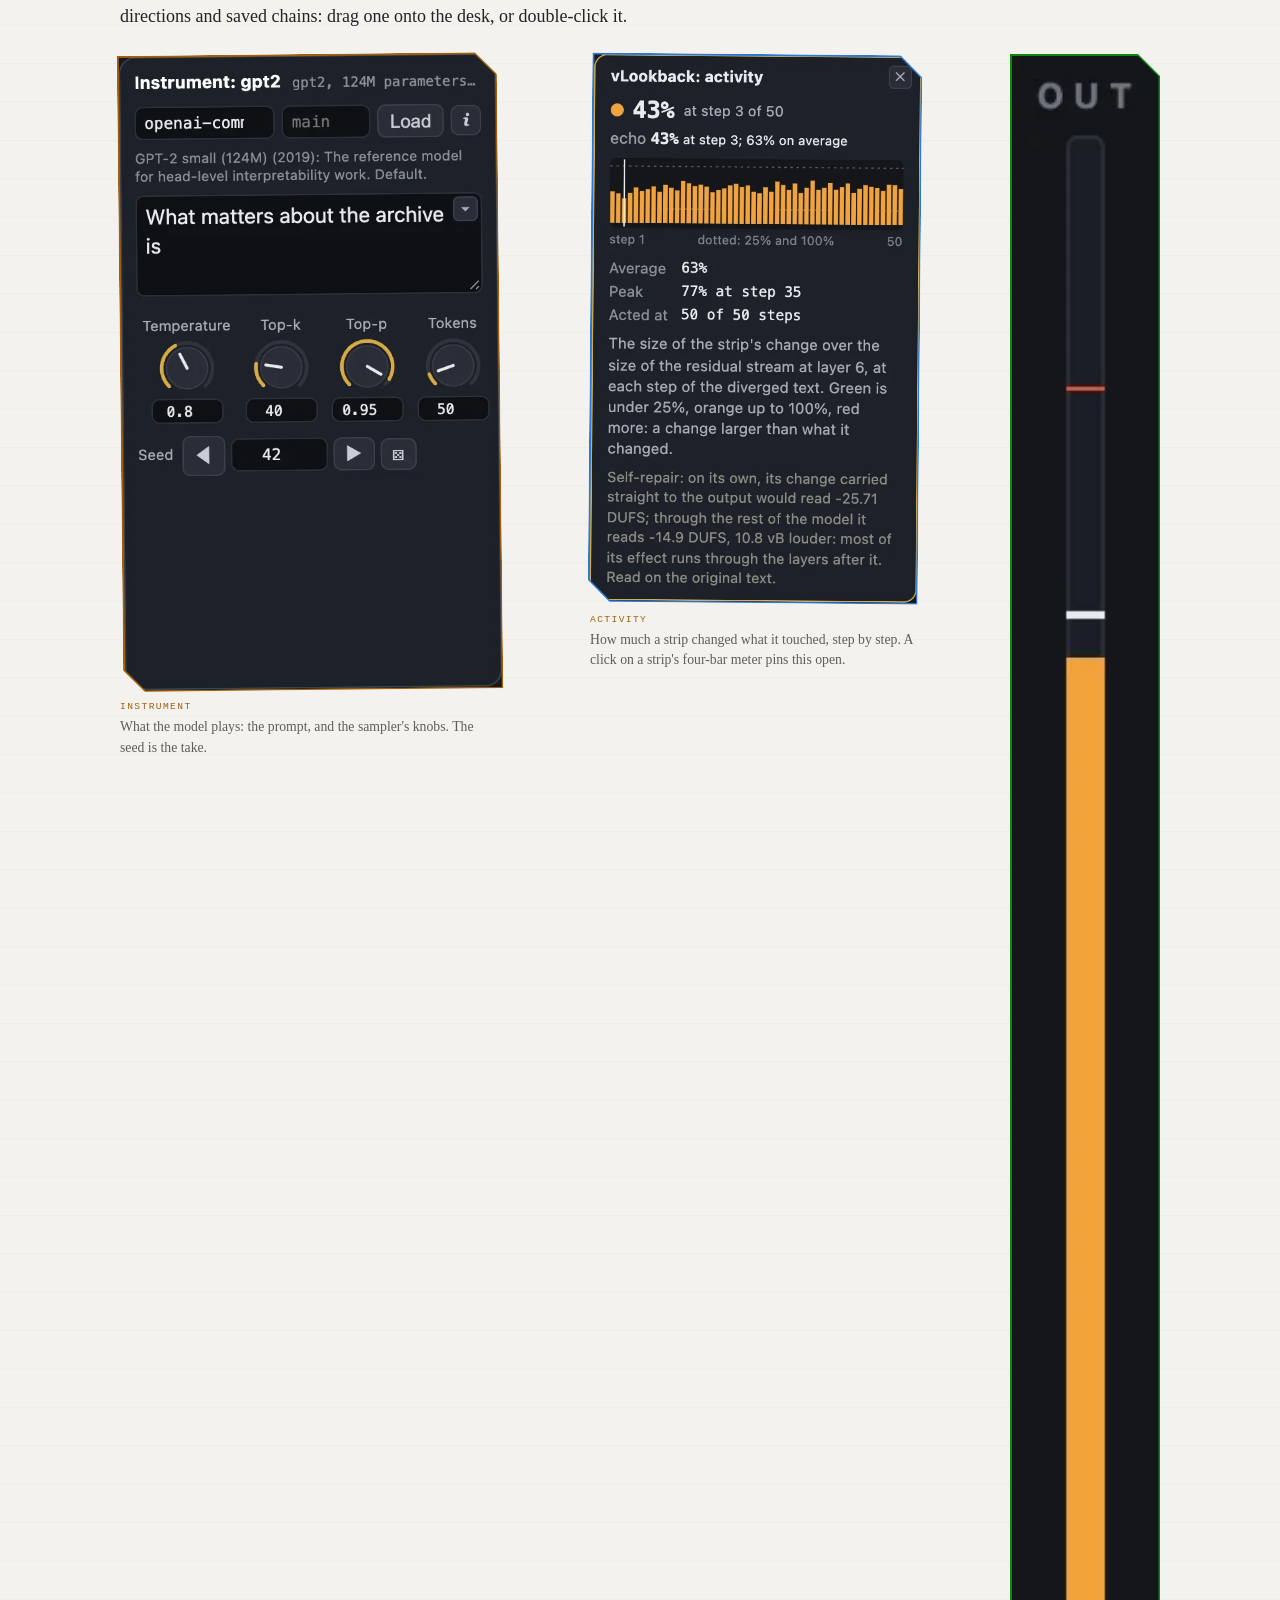
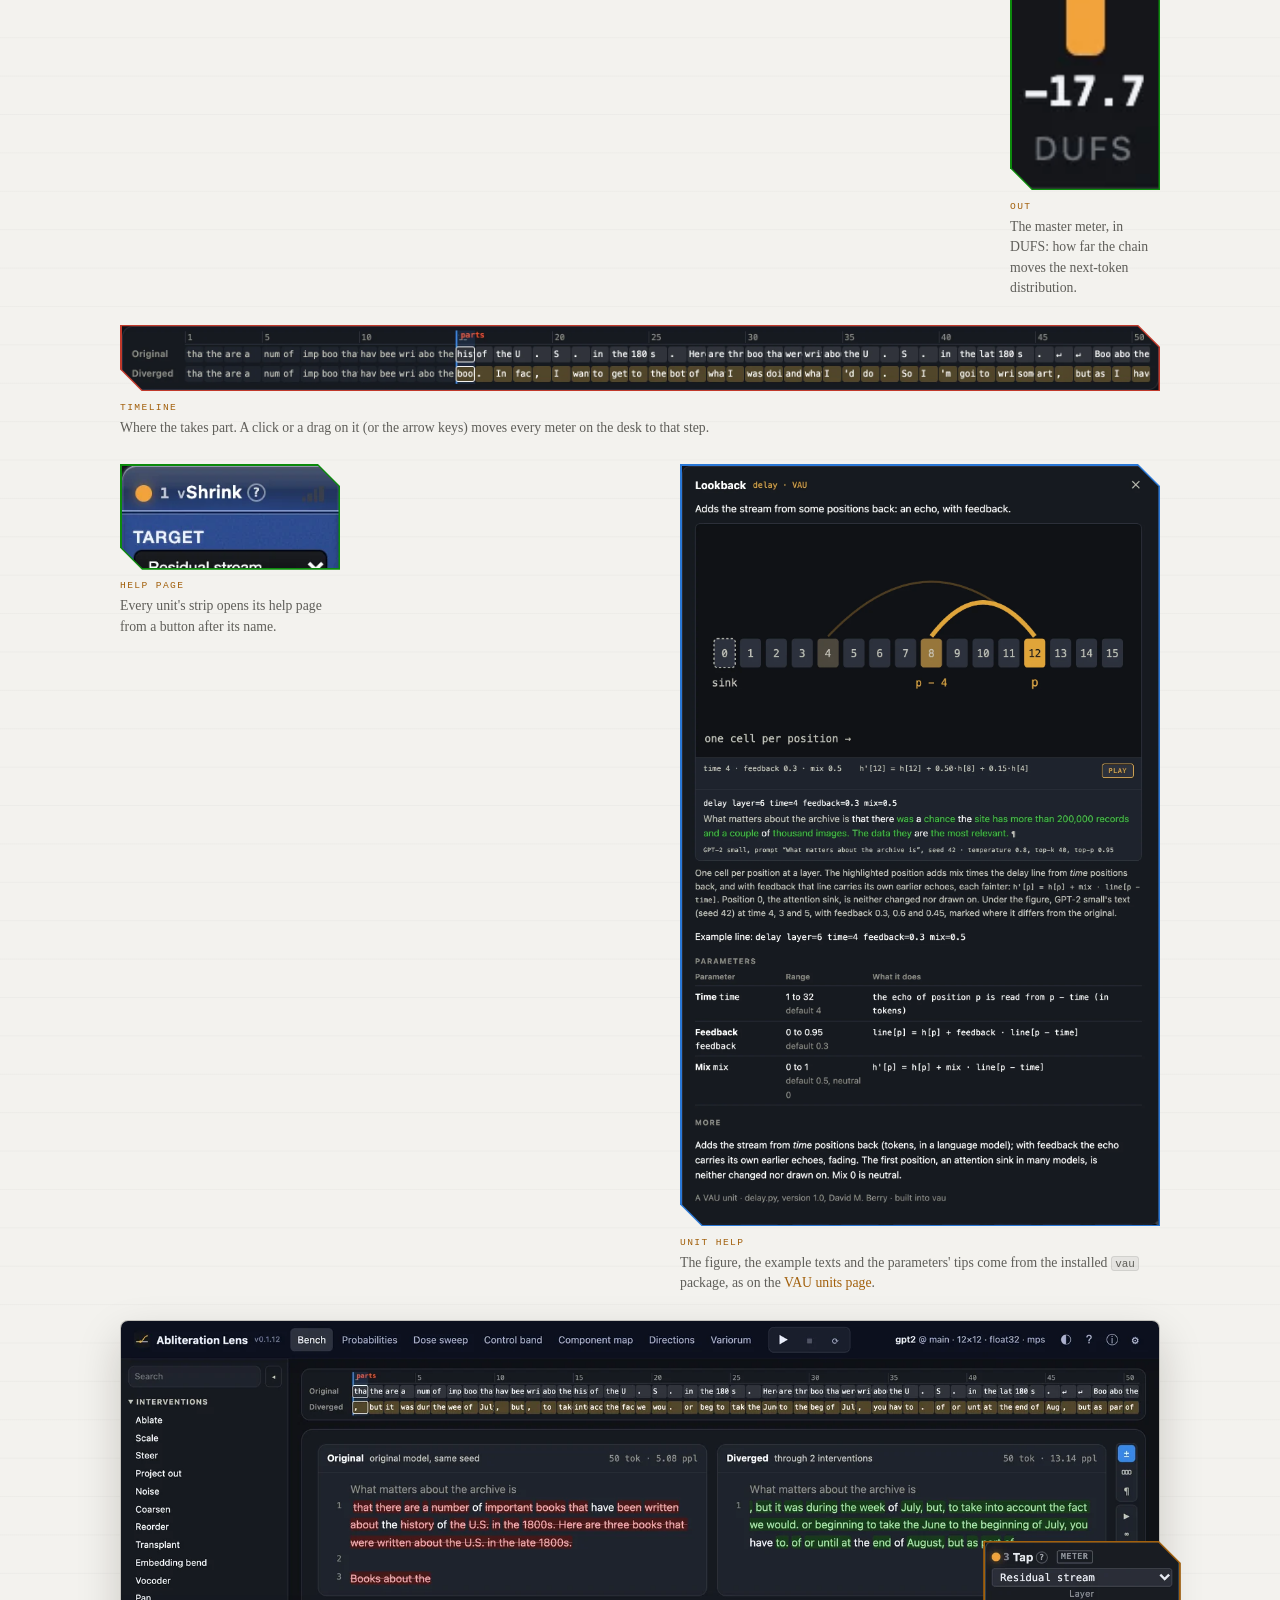
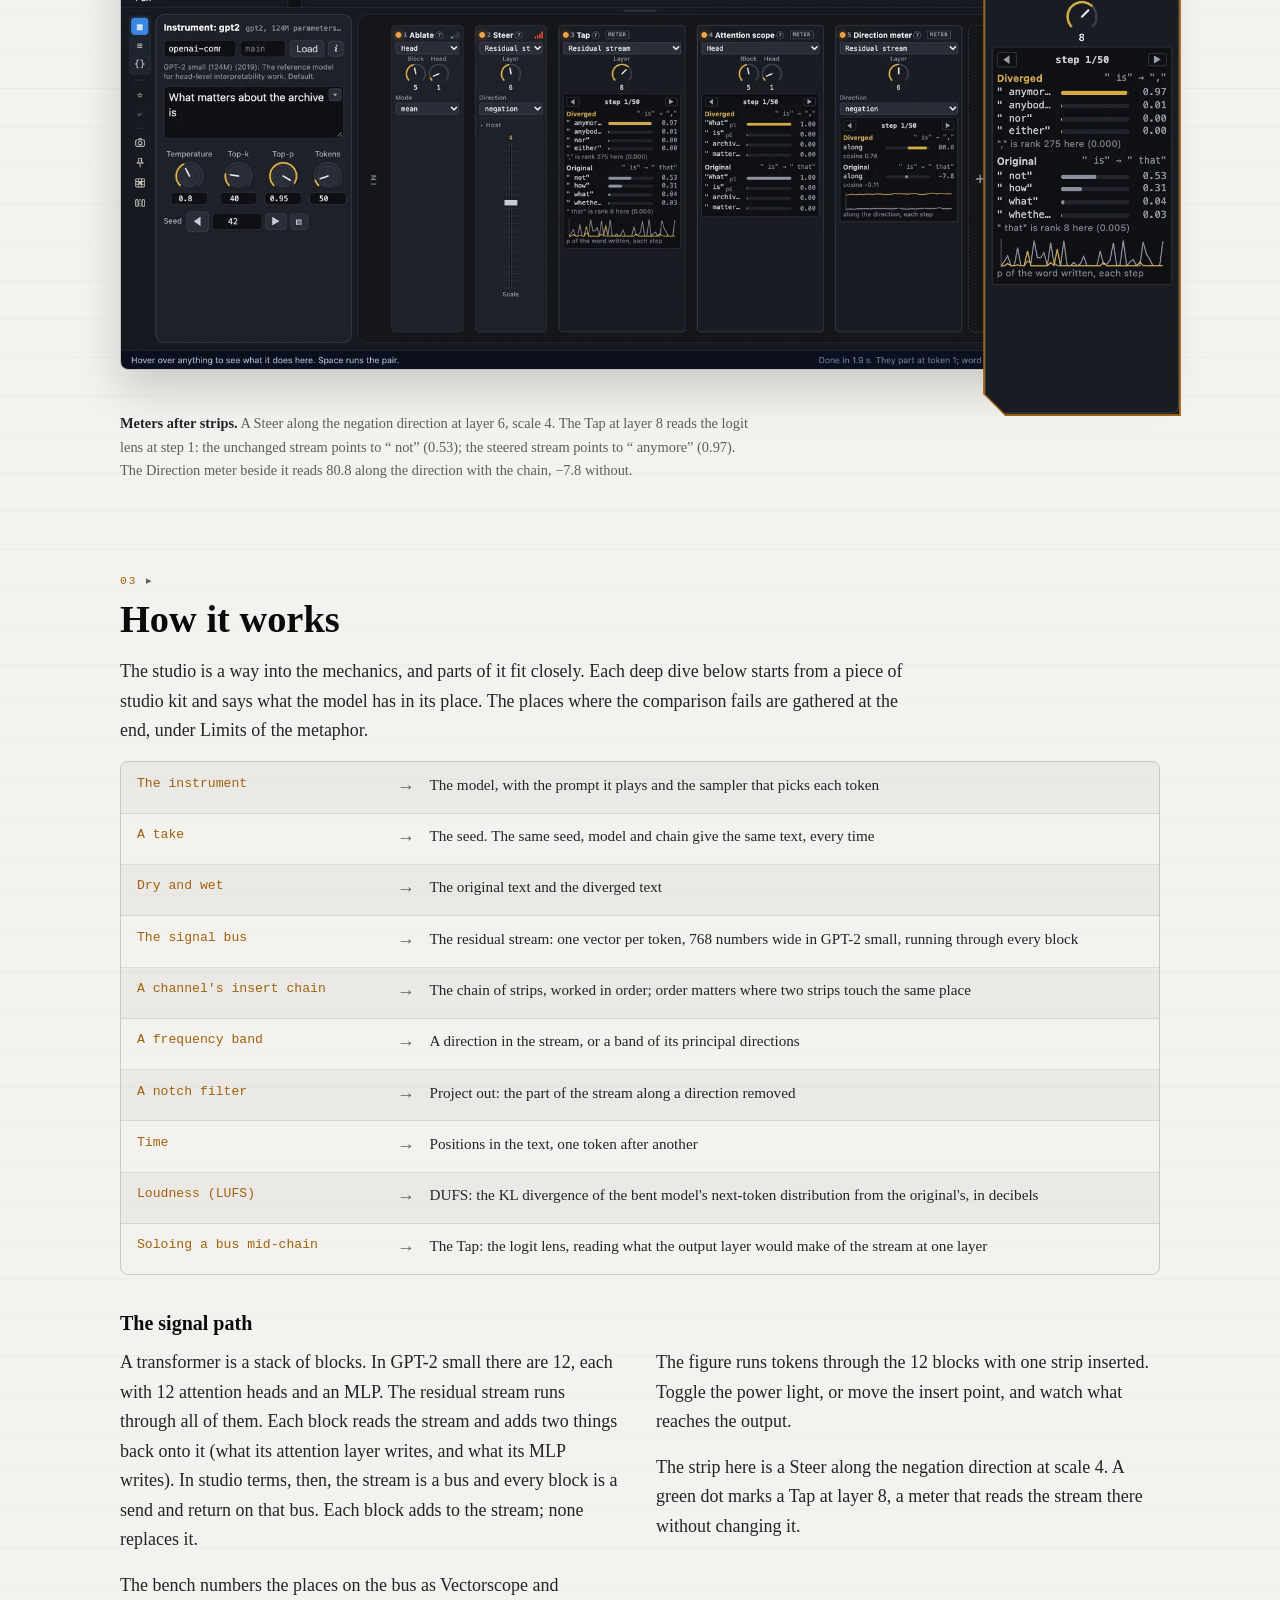
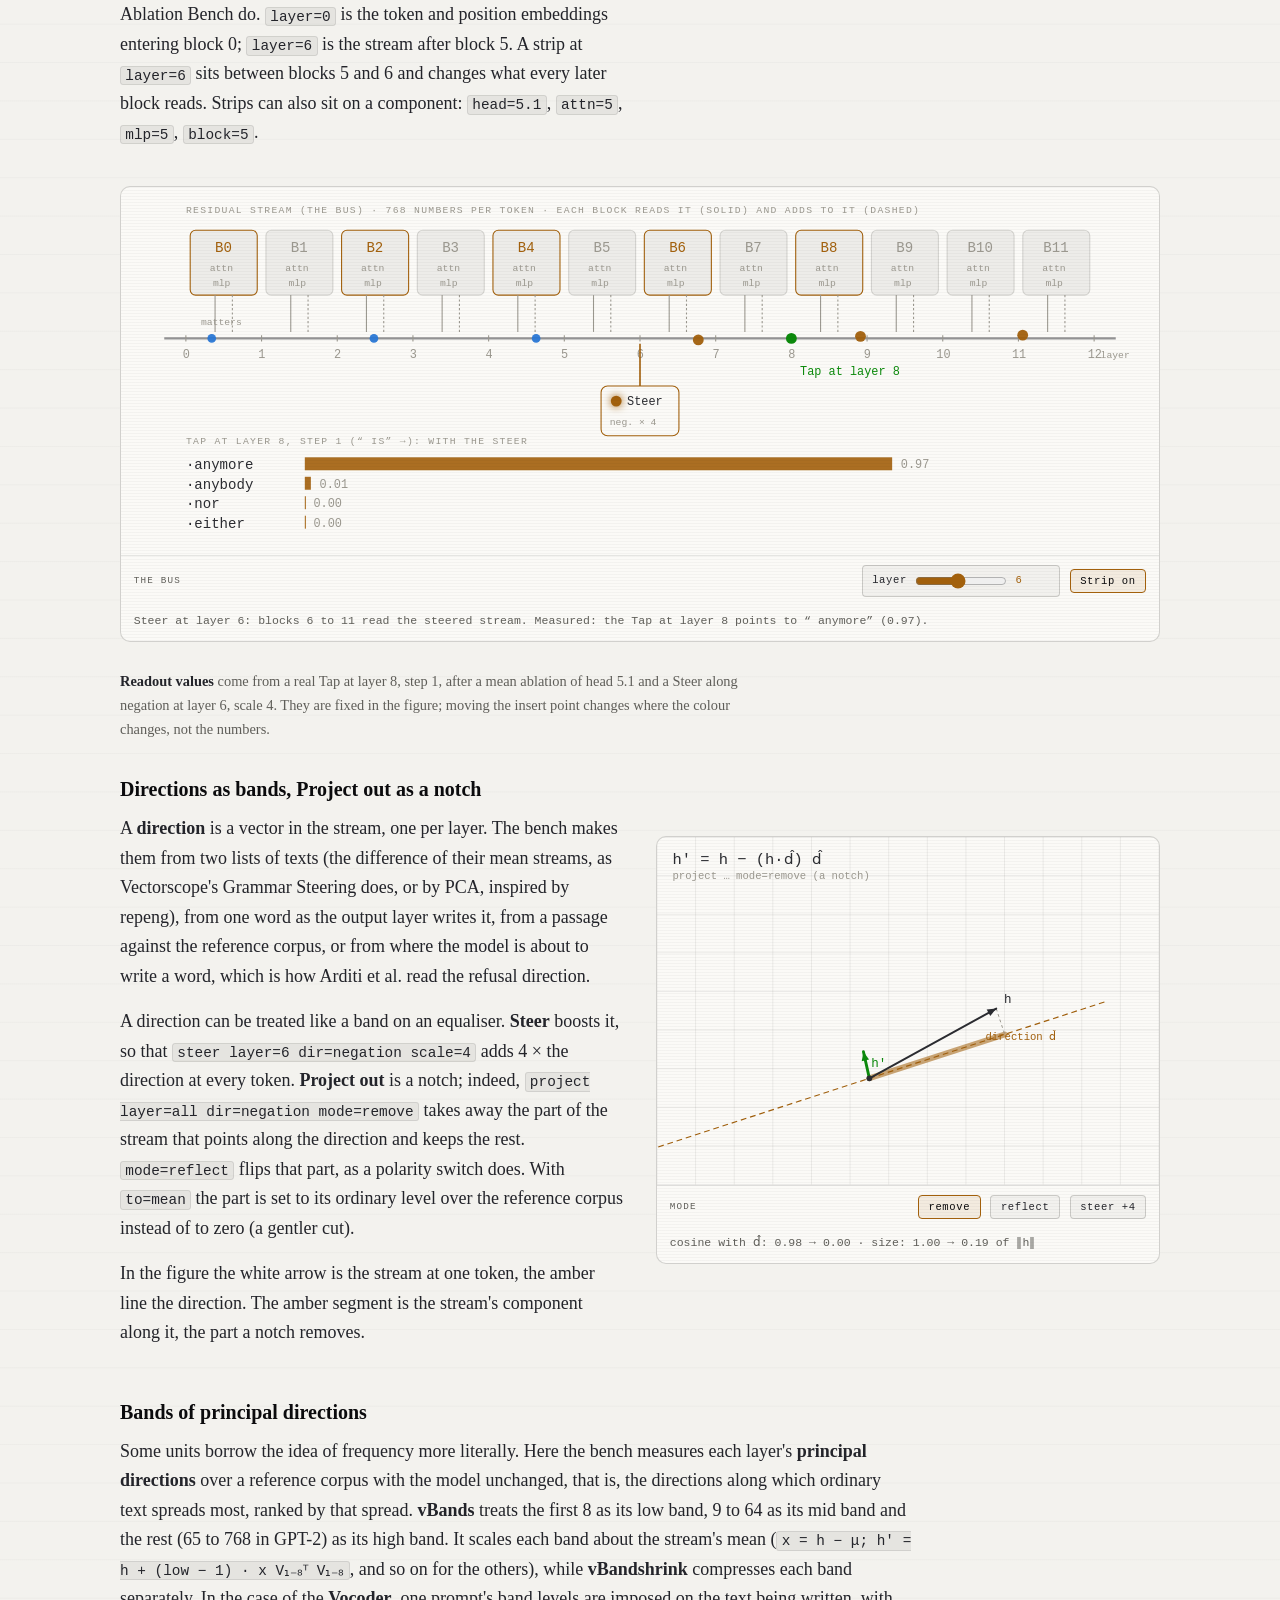
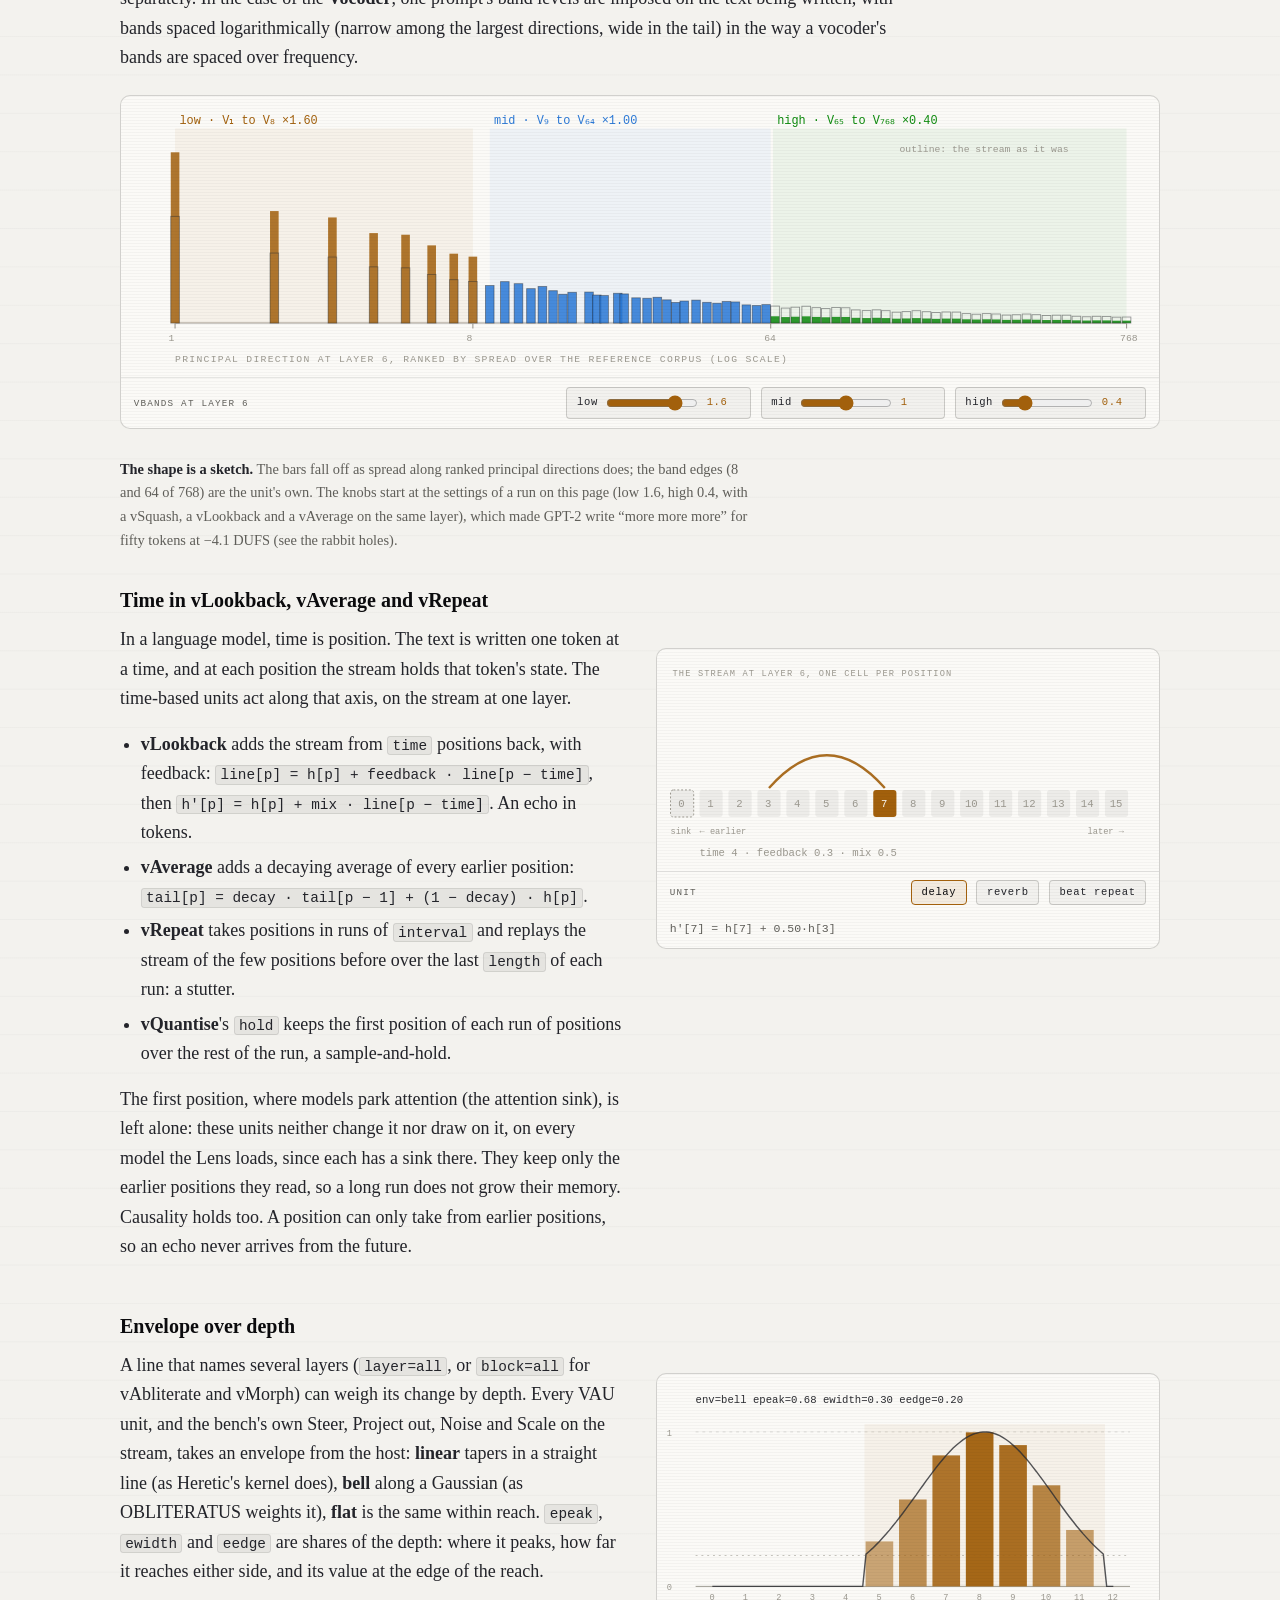
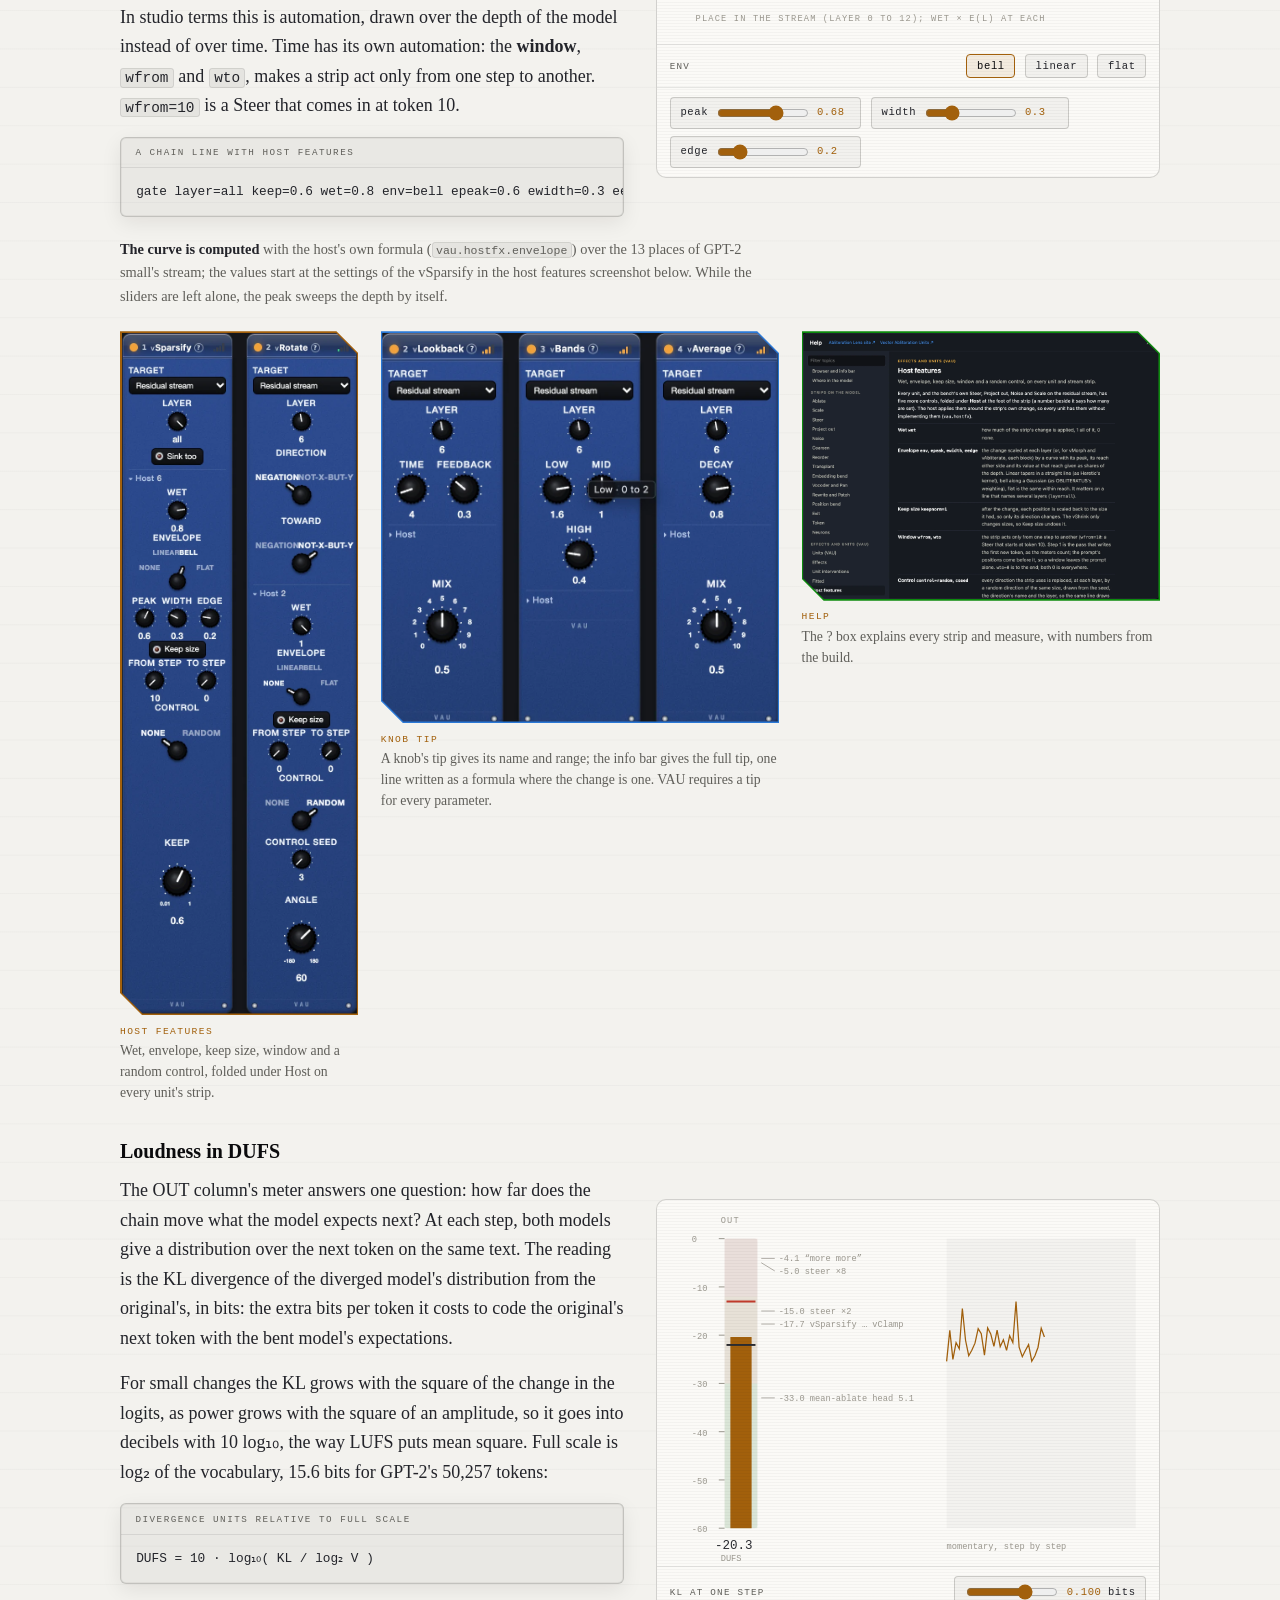
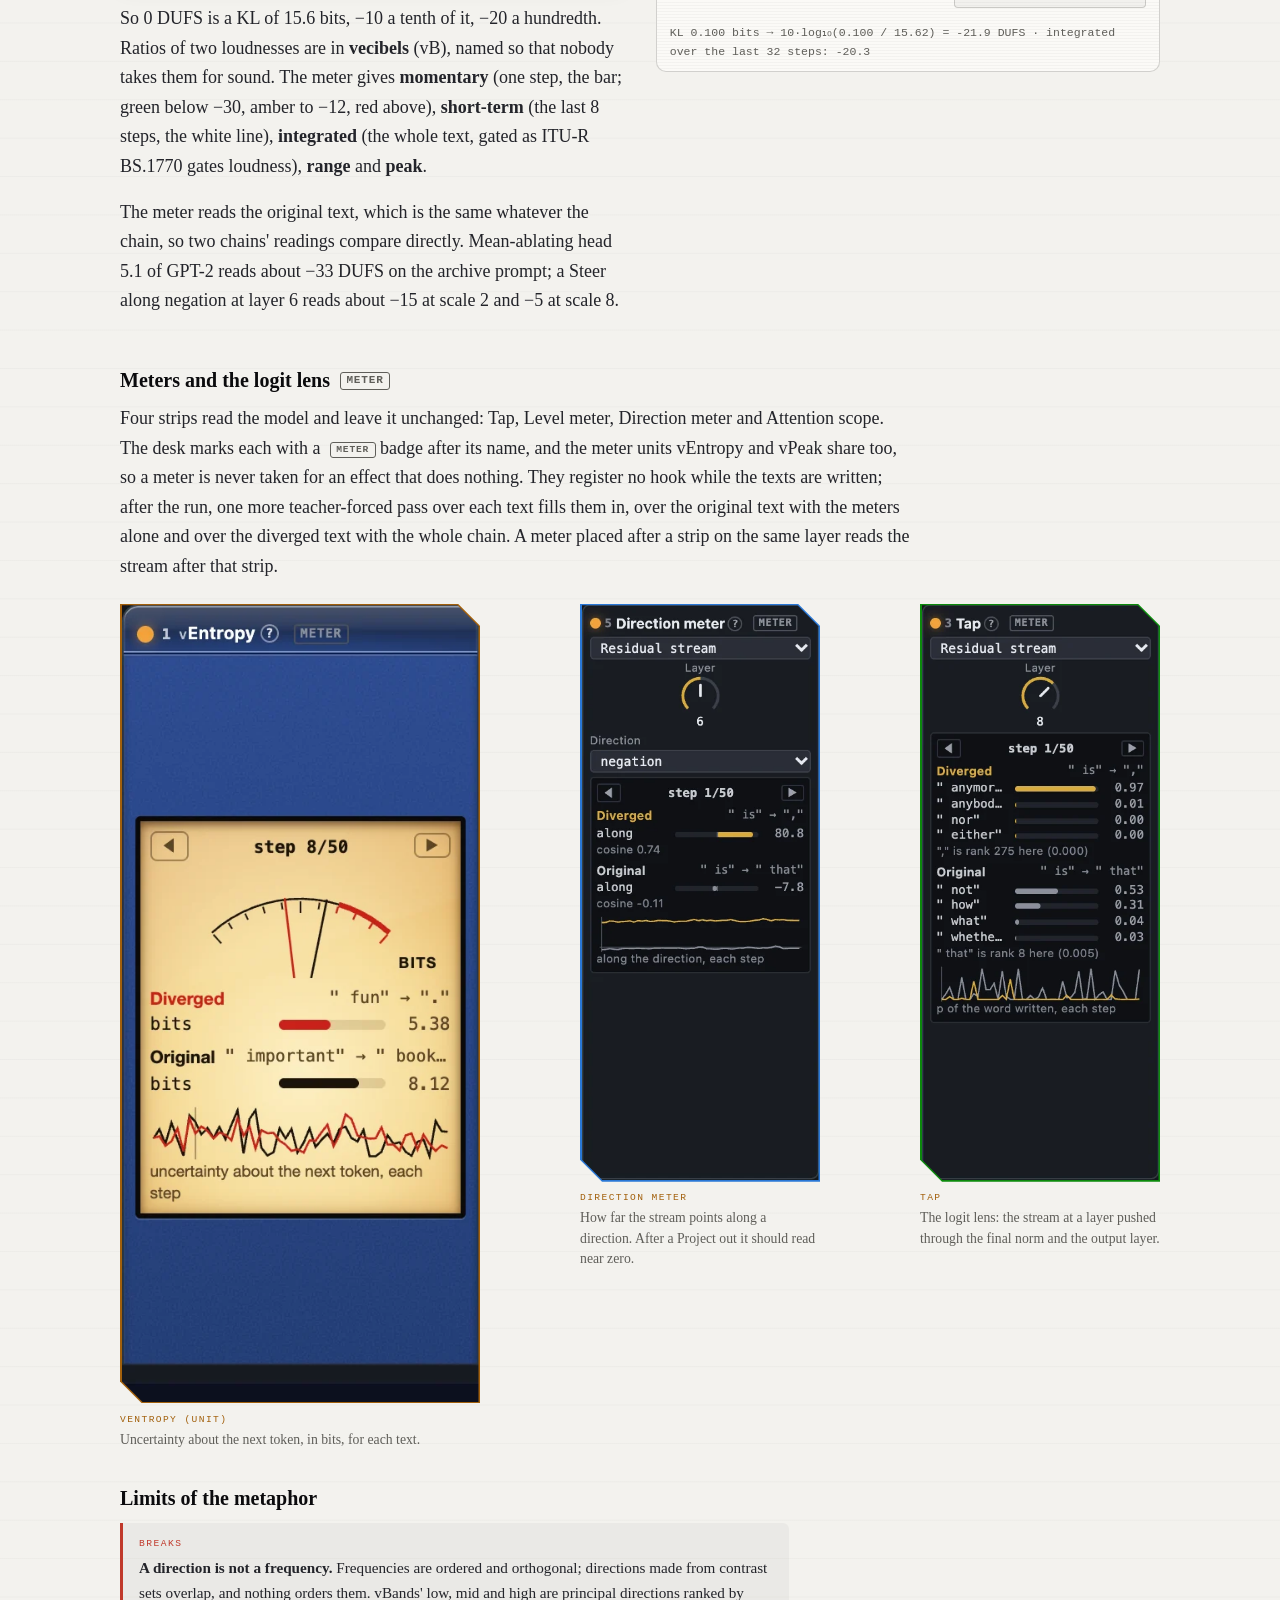
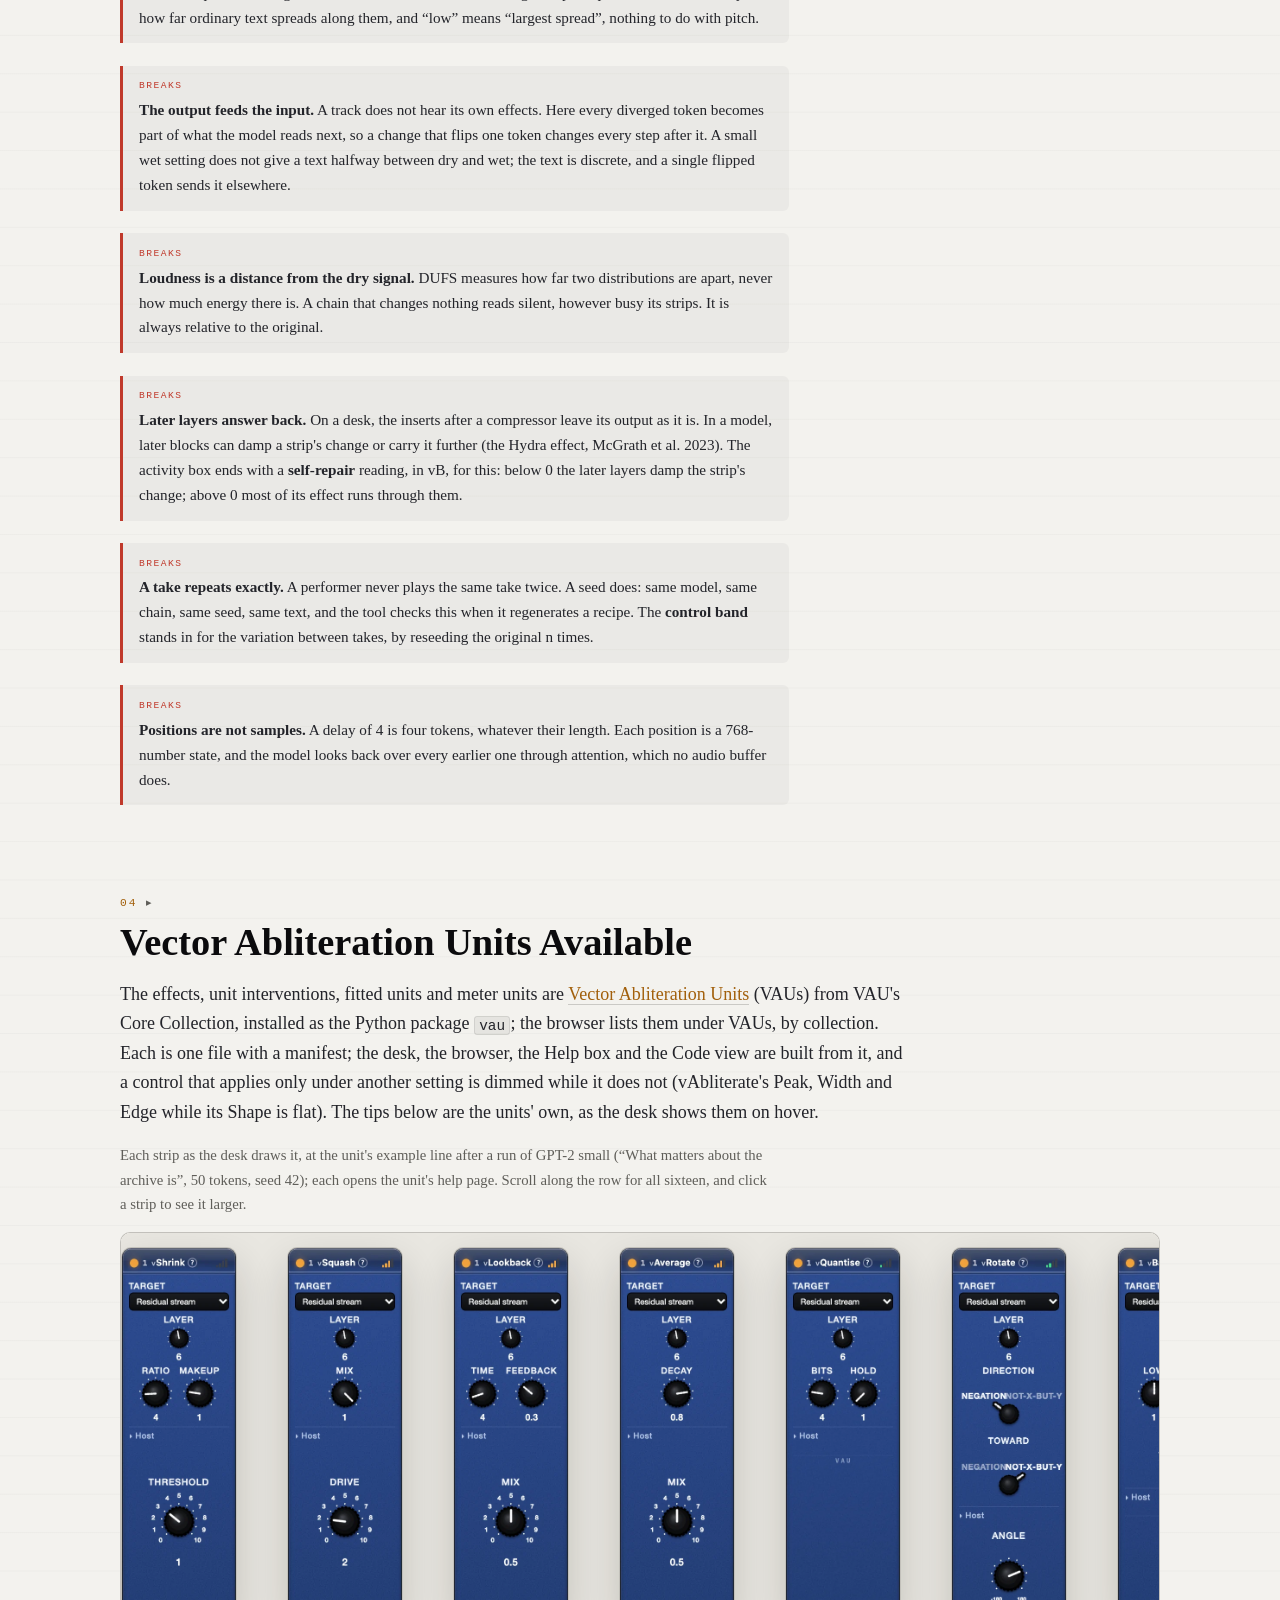
==== commit 62898c71: "Version 0.1.21" ====
--- a/docs/index.html
+++ b/docs/index.html
@@ -57,7 +57,7 @@
     <path id="wave-wet" fill="none" stroke-width="1.6" class="s-acc"/>
   </svg>
   <div class="wrap hero-inner">
-    <span class="kicker">Vector Lab · instrument · alpha · version 0.1.19</span>
+    <span class="kicker">Vector Lab · instrument · alpha · version 0.1.21</span>
     <h1><span class="glitch" id="title" data-text="Abliteration Lens">Abliteration Lens</span></h1>
     <p class="tagline">A mixing desk for a language model's forward pass. With an open-weight model loaded and strips on the desk, <kbd>Space</kbd> sets the text the bent model writes beside the text the unchanged model writes from the same prompt and the same seed. It runs on your own machine.</p>
     <div class="hero-actions">
